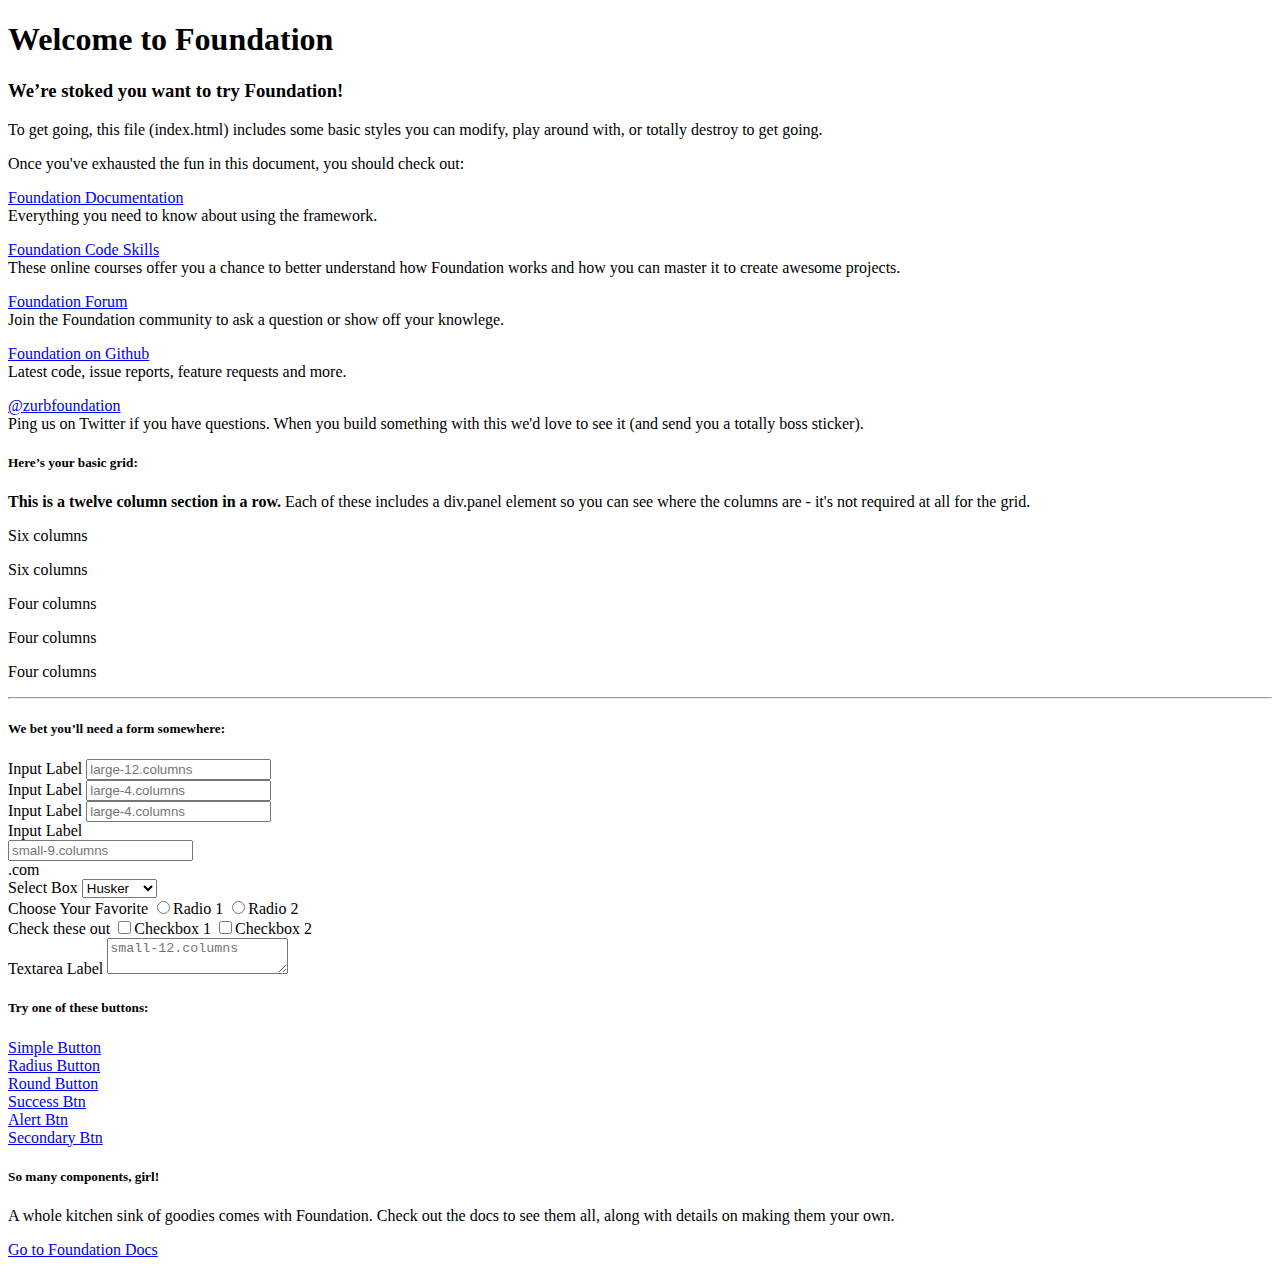
==== index.html @ 884a5a7e "initial commit" ====
<!doctype html>
<html class="no-js" lang="en">
  <head>
    <meta charset="utf-8" />
    <meta name="viewport" content="width=device-width, initial-scale=1.0" />
    <title>Foundation</title>
    <link rel="stylesheet" href="stylesheets/app.css" />
    <script src="bower_components/modernizr/modernizr.js"></script>
  </head>
  <body>
    <div class="row">
      <div class="large-12 columns">
        <h1>Welcome to Foundation</h1>
      </div>
    </div>
    
    <div class="row">
      <div class="large-12 columns">
        <div class="panel">
          <h3>We&rsquo;re stoked you want to try Foundation! </h3>
          <p>To get going, this file (index.html) includes some basic styles you can modify, play around with, or totally destroy to get going.</p>
          <p>Once you've exhausted the fun in this document, you should check out:</p>
          <div class="row">
            <div class="large-4 medium-4 columns">
              <p><a href="http://foundation.zurb.com/docs">Foundation Documentation</a><br />Everything you need to know about using the framework.</p>
            </div>
            <div class="large-4 medium-4 columns">
              <p><a href="http://zurb.com/university/code-skills">Foundation Code Skills</a><br />These online courses offer you a chance to better understand how Foundation works and how you can master it to create awesome projects.</p>
            </div>
            <div class="large-4 medium-4 columns">
              <p><a href="http://foundation.zurb.com/forum">Foundation Forum</a><br />Join the Foundation community to ask a question or show off your knowlege.</p>
            </div>
          </div>
          <div class="row">
            <div class="large-4 medium-4 medium-push-2 columns">
              <p><a href="http://github.com/zurb/foundation">Foundation on Github</a><br />Latest code, issue reports, feature requests and more.</p>
            </div>
            <div class="large-4 medium-4 medium-pull-2 columns">
              <p><a href="https://twitter.com/ZURBfoundation">@zurbfoundation</a><br />Ping us on Twitter if you have questions. When you build something with this we'd love to see it (and send you a totally boss sticker).</p>
            </div>        
          </div>
        </div>
      </div>
    </div>

    <div class="row">
      <div class="large-8 medium-8 columns">
        <h5>Here&rsquo;s your basic grid:</h5>
        <!-- Grid Example -->

        <div class="row">
          <div class="large-12 columns">
            <div class="callout panel">
              <p><strong>This is a twelve column section in a row.</strong> Each of these includes a div.panel element so you can see where the columns are - it's not required at all for the grid.</p>
            </div>
          </div>
        </div>
        <div class="row">
          <div class="large-6 medium-6 columns">
            <div class="callout panel">
              <p>Six columns</p>
            </div>
          </div>
          <div class="large-6 medium-6 columns">
            <div class="callout panel">
              <p>Six columns</p>
            </div>
          </div>
        </div>
        <div class="row">
          <div class="large-4 medium-4 small-4 columns">
            <div class="callout panel">
              <p>Four columns</p>
            </div>
          </div>
          <div class="large-4 medium-4 small-4 columns">
            <div class="callout panel">
              <p>Four columns</p>
            </div>
          </div>
          <div class="large-4 medium-4 small-4 columns">
            <div class="callout panel">
              <p>Four columns</p>
            </div>
          </div>
        </div>
        
        <hr />
                
        <h5>We bet you&rsquo;ll need a form somewhere:</h5>
        <form>
          <div class="row">
            <div class="large-12 columns">
              <label>Input Label</label>
              <input type="text" placeholder="large-12.columns" />
            </div>
          </div>
          <div class="row">
            <div class="large-4 medium-4 columns">
              <label>Input Label</label>
              <input type="text" placeholder="large-4.columns" />
            </div>
            <div class="large-4 medium-4 columns">
              <label>Input Label</label>
              <input type="text" placeholder="large-4.columns" />
            </div>
            <div class="large-4 medium-4 columns">
              <div class="row collapse">
                <label>Input Label</label>
                <div class="small-9 columns">
                  <input type="text" placeholder="small-9.columns" />
                </div>
                <div class="small-3 columns">
                  <span class="postfix">.com</span>
                </div>
              </div>
            </div>
          </div>
          <div class="row">
            <div class="large-12 columns">
              <label>Select Box</label>
              <select>
                <option value="husker">Husker</option>
                <option value="starbuck">Starbuck</option>
                <option value="hotdog">Hot Dog</option>
                <option value="apollo">Apollo</option>
              </select>
            </div>
          </div>
          <div class="row">
            <div class="large-6 medium-6 columns">
              <label>Choose Your Favorite</label>
              <input type="radio" name="pokemon" value="Red" id="pokemonRed"><label for="pokemonRed">Radio 1</label>
              <input type="radio" name="pokemon" value="Blue" id="pokemonBlue"><label for="pokemonBlue">Radio 2</label>
            </div>
            <div class="large-6 medium-6 columns">
              <label>Check these out</label>
              <input id="checkbox1" type="checkbox"><label for="checkbox1">Checkbox 1</label>
              <input id="checkbox2" type="checkbox"><label for="checkbox2">Checkbox 2</label>
            </div>
          </div>
          <div class="row">
            <div class="large-12 columns">
              <label>Textarea Label</label>
              <textarea placeholder="small-12.columns"></textarea>
            </div>
          </div>
        </form>
      </div>     

      <div class="large-4 medium-4 columns">
        <h5>Try one of these buttons:</h5>
        <p><a href="#" class="small button">Simple Button</a><br/>
        <a href="#" class="small radius button">Radius Button</a><br/>
        <a href="#" class="small round button">Round Button</a><br/>            
        <a href="#" class="medium success button">Success Btn</a><br/>
        <a href="#" class="medium alert button">Alert Btn</a><br/>
        <a href="#" class="medium secondary button">Secondary Btn</a></p>           
        <div class="panel">
          <h5>So many components, girl!</h5>
          <p>A whole kitchen sink of goodies comes with Foundation. Check out the docs to see them all, along with details on making them your own.</p>
          <a href="http://foundation.zurb.com/docs/" class="small button">Go to Foundation Docs</a>          
        </div>
      </div>
    </div>

    <script src="bower_components/jquery/dist/jquery.min.js"></script>
    <script src="bower_components/foundation/js/foundation.min.js"></script>
    <script src="js/app.js"></script>
  </body>
</html>
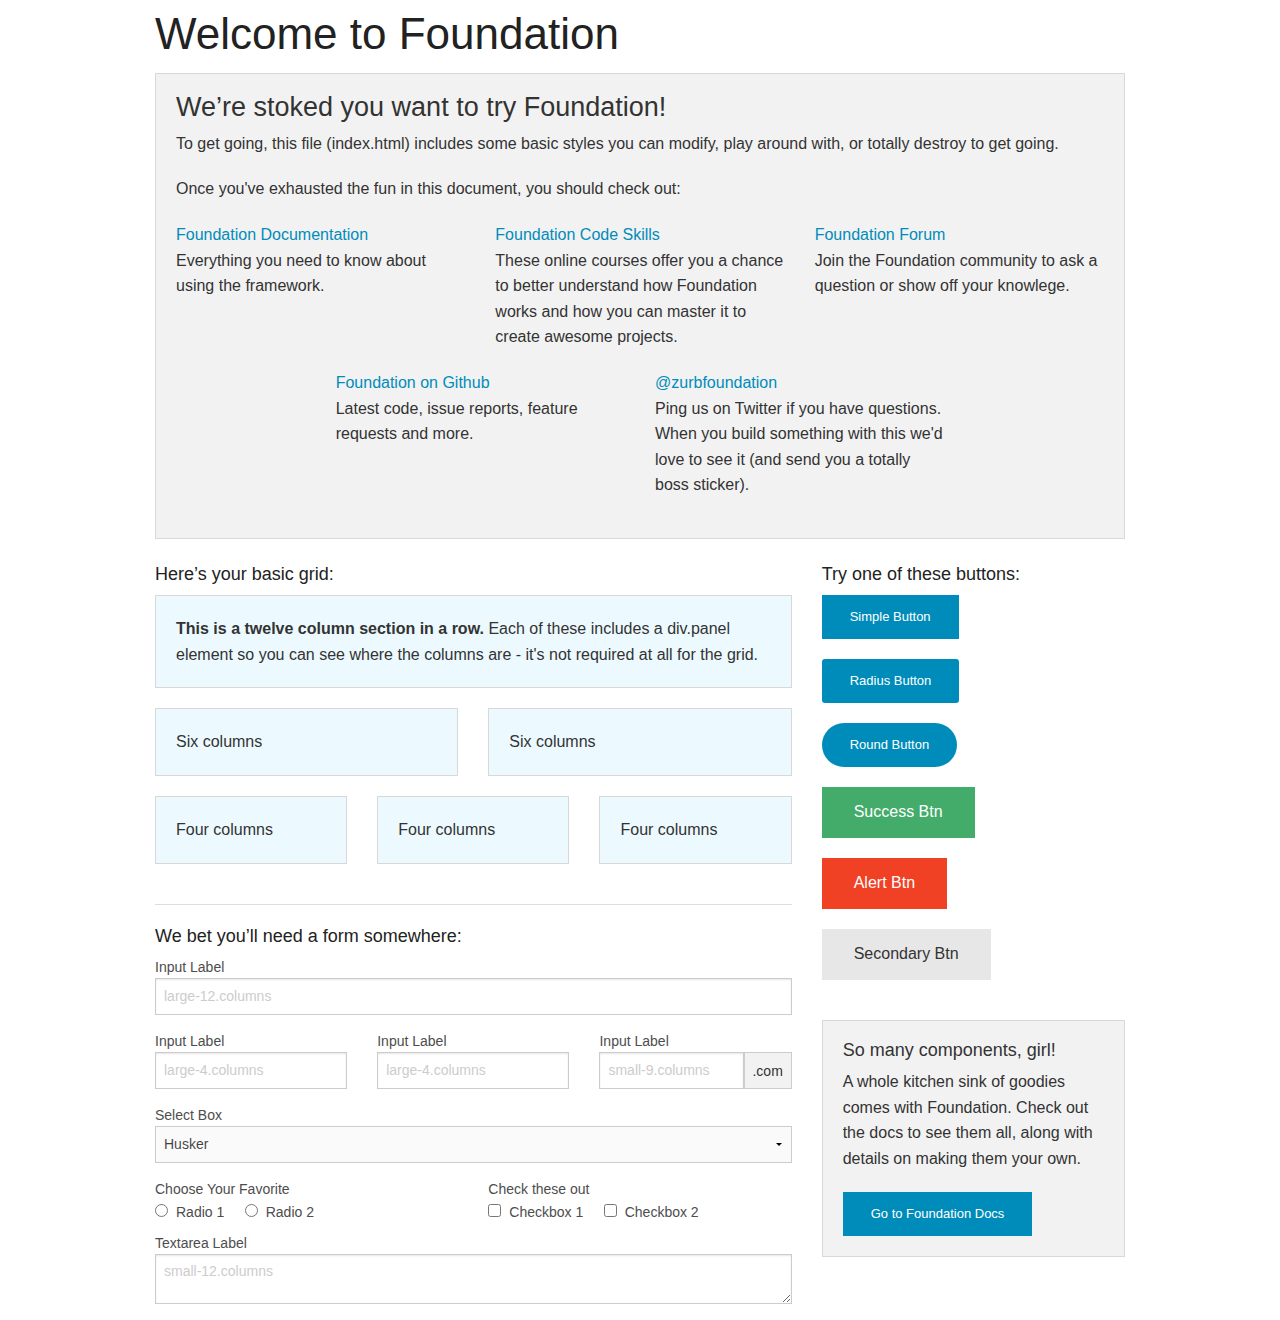
==== commit adafe494: "update readme and title" ====
--- a/index.html
+++ b/index.html
@@ -3,7 +3,7 @@
   <head>
     <meta charset="utf-8" />
     <meta name="viewport" content="width=device-width, initial-scale=1.0" />
-    <title>Foundation</title>
+    <title>WI :: Citizen Registration</title>
     <link rel="stylesheet" href="stylesheets/app.css" />
     <script src="bower_components/modernizr/modernizr.js"></script>
   </head>
@@ -13,7 +13,7 @@
         <h1>Welcome to Foundation</h1>
       </div>
     </div>
-    
+
     <div class="row">
       <div class="large-12 columns">
         <div class="panel">
@@ -37,7 +37,7 @@
             </div>
             <div class="large-4 medium-4 medium-pull-2 columns">
               <p><a href="https://twitter.com/ZURBfoundation">@zurbfoundation</a><br />Ping us on Twitter if you have questions. When you build something with this we'd love to see it (and send you a totally boss sticker).</p>
-            </div>        
+            </div>
           </div>
         </div>
       </div>
@@ -84,9 +84,9 @@
             </div>
           </div>
         </div>
-        
+
         <hr />
-                
+
         <h5>We bet you&rsquo;ll need a form somewhere:</h5>
         <form>
           <div class="row">
@@ -146,20 +146,20 @@
             </div>
           </div>
         </form>
-      </div>     
+      </div>
 
       <div class="large-4 medium-4 columns">
         <h5>Try one of these buttons:</h5>
         <p><a href="#" class="small button">Simple Button</a><br/>
         <a href="#" class="small radius button">Radius Button</a><br/>
-        <a href="#" class="small round button">Round Button</a><br/>            
+        <a href="#" class="small round button">Round Button</a><br/>
         <a href="#" class="medium success button">Success Btn</a><br/>
         <a href="#" class="medium alert button">Alert Btn</a><br/>
-        <a href="#" class="medium secondary button">Secondary Btn</a></p>           
+        <a href="#" class="medium secondary button">Secondary Btn</a></p>
         <div class="panel">
           <h5>So many components, girl!</h5>
           <p>A whole kitchen sink of goodies comes with Foundation. Check out the docs to see them all, along with details on making them your own.</p>
-          <a href="http://foundation.zurb.com/docs/" class="small button">Go to Foundation Docs</a>          
+          <a href="http://foundation.zurb.com/docs/" class="small button">Go to Foundation Docs</a>
         </div>
       </div>
     </div>
--- a/stylesheets/app.css
+++ b/stylesheets/app.css
@@ -0,0 +1,9441 @@
+/* line 364, ../bower_components/foundation/scss/foundation/components/_global.scss */
+meta.foundation-version {
+  font-family: "/5.5.2/";
+}
+
+/* line 368, ../bower_components/foundation/scss/foundation/components/_global.scss */
+meta.foundation-mq-small {
+  font-family: "/only screen/";
+  width: 0;
+}
+
+/* line 373, ../bower_components/foundation/scss/foundation/components/_global.scss */
+meta.foundation-mq-small-only {
+  font-family: "/only screen and (max-width: 40em)/";
+  width: 0;
+}
+
+/* line 378, ../bower_components/foundation/scss/foundation/components/_global.scss */
+meta.foundation-mq-medium {
+  font-family: "/only screen and (min-width:40.0625em)/";
+  width: 40.0625em;
+}
+
+/* line 383, ../bower_components/foundation/scss/foundation/components/_global.scss */
+meta.foundation-mq-medium-only {
+  font-family: "/only screen and (min-width:40.0625em) and (max-width:64em)/";
+  width: 40.0625em;
+}
+
+/* line 388, ../bower_components/foundation/scss/foundation/components/_global.scss */
+meta.foundation-mq-large {
+  font-family: "/only screen and (min-width:64.0625em)/";
+  width: 64.0625em;
+}
+
+/* line 393, ../bower_components/foundation/scss/foundation/components/_global.scss */
+meta.foundation-mq-large-only {
+  font-family: "/only screen and (min-width:64.0625em) and (max-width:90em)/";
+  width: 64.0625em;
+}
+
+/* line 398, ../bower_components/foundation/scss/foundation/components/_global.scss */
+meta.foundation-mq-xlarge {
+  font-family: "/only screen and (min-width:90.0625em)/";
+  width: 90.0625em;
+}
+
+/* line 403, ../bower_components/foundation/scss/foundation/components/_global.scss */
+meta.foundation-mq-xlarge-only {
+  font-family: "/only screen and (min-width:90.0625em) and (max-width:120em)/";
+  width: 90.0625em;
+}
+
+/* line 408, ../bower_components/foundation/scss/foundation/components/_global.scss */
+meta.foundation-mq-xxlarge {
+  font-family: "/only screen and (min-width:120.0625em)/";
+  width: 120.0625em;
+}
+
+/* line 413, ../bower_components/foundation/scss/foundation/components/_global.scss */
+meta.foundation-data-attribute-namespace {
+  font-family: false;
+}
+
+/* line 422, ../bower_components/foundation/scss/foundation/components/_global.scss */
+html, body {
+  height: 100%;
+}
+
+/* line 425, ../bower_components/foundation/scss/foundation/components/_global.scss */
+html {
+  box-sizing: border-box;
+}
+
+/* line 428, ../bower_components/foundation/scss/foundation/components/_global.scss */
+*,
+*:before,
+*:after {
+  -webkit-box-sizing: inherit;
+  -moz-box-sizing: inherit;
+  box-sizing: inherit;
+}
+
+/* line 434, ../bower_components/foundation/scss/foundation/components/_global.scss */
+html,
+body {
+  font-size: 100%;
+}
+
+/* line 438, ../bower_components/foundation/scss/foundation/components/_global.scss */
+body {
+  background: #fff;
+  color: #222;
+  cursor: auto;
+  font-family: "Helvetica Neue", Helvetica, Roboto, Arial, sans-serif;
+  font-style: normal;
+  font-weight: normal;
+  line-height: 1.5;
+  margin: 0;
+  padding: 0;
+  position: relative;
+}
+
+/* line 451, ../bower_components/foundation/scss/foundation/components/_global.scss */
+a:hover {
+  cursor: pointer;
+}
+
+/* line 454, ../bower_components/foundation/scss/foundation/components/_global.scss */
+img {
+  max-width: 100%;
+  height: auto;
+}
+
+/* line 456, ../bower_components/foundation/scss/foundation/components/_global.scss */
+img {
+  -ms-interpolation-mode: bicubic;
+}
+
+/* line 461, ../bower_components/foundation/scss/foundation/components/_global.scss */
+#map_canvas img,
+#map_canvas embed,
+#map_canvas object,
+.map_canvas img,
+.map_canvas embed,
+.map_canvas object,
+.mqa-display img,
+.mqa-display embed,
+.mqa-display object {
+  max-width: none !important;
+}
+
+/* line 468, ../bower_components/foundation/scss/foundation/components/_global.scss */
+.left {
+  float: left !important;
+}
+
+/* line 469, ../bower_components/foundation/scss/foundation/components/_global.scss */
+.right {
+  float: right !important;
+}
+
+/* line 172, ../bower_components/foundation/scss/foundation/components/_global.scss */
+.clearfix:before, .clearfix:after {
+  content: " ";
+  display: table;
+}
+/* line 173, ../bower_components/foundation/scss/foundation/components/_global.scss */
+.clearfix:after {
+  clear: both;
+}
+
+/* line 473, ../bower_components/foundation/scss/foundation/components/_global.scss */
+.hide {
+  display: none;
+}
+
+/* line 478, ../bower_components/foundation/scss/foundation/components/_global.scss */
+.invisible {
+  visibility: hidden;
+}
+
+/* line 484, ../bower_components/foundation/scss/foundation/components/_global.scss */
+.antialiased {
+  -webkit-font-smoothing: antialiased;
+  -moz-osx-font-smoothing: grayscale;
+}
+
+/* line 487, ../bower_components/foundation/scss/foundation/components/_global.scss */
+img {
+  display: inline-block;
+  vertical-align: middle;
+}
+
+/* line 497, ../bower_components/foundation/scss/foundation/components/_global.scss */
+textarea {
+  height: auto;
+  min-height: 50px;
+}
+
+/* line 500, ../bower_components/foundation/scss/foundation/components/_global.scss */
+select {
+  width: 100%;
+}
+
+/* line 228, ../bower_components/foundation/scss/foundation/components/_grid.scss */
+.row {
+  margin: 0 auto;
+  max-width: 62.5rem;
+  width: 100%;
+}
+/* line 172, ../bower_components/foundation/scss/foundation/components/_global.scss */
+.row:before, .row:after {
+  content: " ";
+  display: table;
+}
+/* line 173, ../bower_components/foundation/scss/foundation/components/_global.scss */
+.row:after {
+  clear: both;
+}
+/* line 232, ../bower_components/foundation/scss/foundation/components/_grid.scss */
+.row.collapse > .column,
+.row.collapse > .columns {
+  padding-left: 0;
+  padding-right: 0;
+}
+/* line 235, ../bower_components/foundation/scss/foundation/components/_grid.scss */
+.row.collapse .row {
+  margin-left: 0;
+  margin-right: 0;
+}
+/* line 238, ../bower_components/foundation/scss/foundation/components/_grid.scss */
+.row .row {
+  margin: 0 -0.9375rem;
+  max-width: none;
+  width: auto;
+}
+/* line 172, ../bower_components/foundation/scss/foundation/components/_global.scss */
+.row .row:before, .row .row:after {
+  content: " ";
+  display: table;
+}
+/* line 173, ../bower_components/foundation/scss/foundation/components/_global.scss */
+.row .row:after {
+  clear: both;
+}
+/* line 239, ../bower_components/foundation/scss/foundation/components/_grid.scss */
+.row .row.collapse {
+  margin: 0;
+  max-width: none;
+  width: auto;
+}
+/* line 172, ../bower_components/foundation/scss/foundation/components/_global.scss */
+.row .row.collapse:before, .row .row.collapse:after {
+  content: " ";
+  display: table;
+}
+/* line 173, ../bower_components/foundation/scss/foundation/components/_global.scss */
+.row .row.collapse:after {
+  clear: both;
+}
+
+/* line 243, ../bower_components/foundation/scss/foundation/components/_grid.scss */
+.column,
+.columns {
+  padding-left: 0.9375rem;
+  padding-right: 0.9375rem;
+  width: 100%;
+  float: left;
+}
+
+/* line 248, ../bower_components/foundation/scss/foundation/components/_grid.scss */
+.column + .column:last-child,
+.columns + .column:last-child, .column +
+.columns:last-child,
+.columns +
+.columns:last-child {
+  float: right;
+}
+/* line 251, ../bower_components/foundation/scss/foundation/components/_grid.scss */
+.column + .column.end,
+.columns + .column.end, .column +
+.columns.end,
+.columns +
+.columns.end {
+  float: left;
+}
+
+@media only screen {
+  /* line 155, ../bower_components/foundation/scss/foundation/components/_grid.scss */
+  .small-push-0 {
+    position: relative;
+    left: 0;
+    right: auto;
+  }
+
+  /* line 158, ../bower_components/foundation/scss/foundation/components/_grid.scss */
+  .small-pull-0 {
+    position: relative;
+    right: 0;
+    left: auto;
+  }
+
+  /* line 155, ../bower_components/foundation/scss/foundation/components/_grid.scss */
+  .small-push-1 {
+    position: relative;
+    left: 8.33333%;
+    right: auto;
+  }
+
+  /* line 158, ../bower_components/foundation/scss/foundation/components/_grid.scss */
+  .small-pull-1 {
+    position: relative;
+    right: 8.33333%;
+    left: auto;
+  }
+
+  /* line 155, ../bower_components/foundation/scss/foundation/components/_grid.scss */
+  .small-push-2 {
+    position: relative;
+    left: 16.66667%;
+    right: auto;
+  }
+
+  /* line 158, ../bower_components/foundation/scss/foundation/components/_grid.scss */
+  .small-pull-2 {
+    position: relative;
+    right: 16.66667%;
+    left: auto;
+  }
+
+  /* line 155, ../bower_components/foundation/scss/foundation/components/_grid.scss */
+  .small-push-3 {
+    position: relative;
+    left: 25%;
+    right: auto;
+  }
+
+  /* line 158, ../bower_components/foundation/scss/foundation/components/_grid.scss */
+  .small-pull-3 {
+    position: relative;
+    right: 25%;
+    left: auto;
+  }
+
+  /* line 155, ../bower_components/foundation/scss/foundation/components/_grid.scss */
+  .small-push-4 {
+    position: relative;
+    left: 33.33333%;
+    right: auto;
+  }
+
+  /* line 158, ../bower_components/foundation/scss/foundation/components/_grid.scss */
+  .small-pull-4 {
+    position: relative;
+    right: 33.33333%;
+    left: auto;
+  }
+
+  /* line 155, ../bower_components/foundation/scss/foundation/components/_grid.scss */
+  .small-push-5 {
+    position: relative;
+    left: 41.66667%;
+    right: auto;
+  }
+
+  /* line 158, ../bower_components/foundation/scss/foundation/components/_grid.scss */
+  .small-pull-5 {
+    position: relative;
+    right: 41.66667%;
+    left: auto;
+  }
+
+  /* line 155, ../bower_components/foundation/scss/foundation/components/_grid.scss */
+  .small-push-6 {
+    position: relative;
+    left: 50%;
+    right: auto;
+  }
+
+  /* line 158, ../bower_components/foundation/scss/foundation/components/_grid.scss */
+  .small-pull-6 {
+    position: relative;
+    right: 50%;
+    left: auto;
+  }
+
+  /* line 155, ../bower_components/foundation/scss/foundation/components/_grid.scss */
+  .small-push-7 {
+    position: relative;
+    left: 58.33333%;
+    right: auto;
+  }
+
+  /* line 158, ../bower_components/foundation/scss/foundation/components/_grid.scss */
+  .small-pull-7 {
+    position: relative;
+    right: 58.33333%;
+    left: auto;
+  }
+
+  /* line 155, ../bower_components/foundation/scss/foundation/components/_grid.scss */
+  .small-push-8 {
+    position: relative;
+    left: 66.66667%;
+    right: auto;
+  }
+
+  /* line 158, ../bower_components/foundation/scss/foundation/components/_grid.scss */
+  .small-pull-8 {
+    position: relative;
+    right: 66.66667%;
+    left: auto;
+  }
+
+  /* line 155, ../bower_components/foundation/scss/foundation/components/_grid.scss */
+  .small-push-9 {
+    position: relative;
+    left: 75%;
+    right: auto;
+  }
+
+  /* line 158, ../bower_components/foundation/scss/foundation/components/_grid.scss */
+  .small-pull-9 {
+    position: relative;
+    right: 75%;
+    left: auto;
+  }
+
+  /* line 155, ../bower_components/foundation/scss/foundation/components/_grid.scss */
+  .small-push-10 {
+    position: relative;
+    left: 83.33333%;
+    right: auto;
+  }
+
+  /* line 158, ../bower_components/foundation/scss/foundation/components/_grid.scss */
+  .small-pull-10 {
+    position: relative;
+    right: 83.33333%;
+    left: auto;
+  }
+
+  /* line 155, ../bower_components/foundation/scss/foundation/components/_grid.scss */
+  .small-push-11 {
+    position: relative;
+    left: 91.66667%;
+    right: auto;
+  }
+
+  /* line 158, ../bower_components/foundation/scss/foundation/components/_grid.scss */
+  .small-pull-11 {
+    position: relative;
+    right: 91.66667%;
+    left: auto;
+  }
+
+  /* line 163, ../bower_components/foundation/scss/foundation/components/_grid.scss */
+  .column,
+  .columns {
+    position: relative;
+    padding-left: 0.9375rem;
+    padding-right: 0.9375rem;
+    float: left;
+  }
+
+  /* line 168, ../bower_components/foundation/scss/foundation/components/_grid.scss */
+  .small-1 {
+    width: 8.33333%;
+  }
+
+  /* line 168, ../bower_components/foundation/scss/foundation/components/_grid.scss */
+  .small-2 {
+    width: 16.66667%;
+  }
+
+  /* line 168, ../bower_components/foundation/scss/foundation/components/_grid.scss */
+  .small-3 {
+    width: 25%;
+  }
+
+  /* line 168, ../bower_components/foundation/scss/foundation/components/_grid.scss */
+  .small-4 {
+    width: 33.33333%;
+  }
+
+  /* line 168, ../bower_components/foundation/scss/foundation/components/_grid.scss */
+  .small-5 {
+    width: 41.66667%;
+  }
+
+  /* line 168, ../bower_components/foundation/scss/foundation/components/_grid.scss */
+  .small-6 {
+    width: 50%;
+  }
+
+  /* line 168, ../bower_components/foundation/scss/foundation/components/_grid.scss */
+  .small-7 {
+    width: 58.33333%;
+  }
+
+  /* line 168, ../bower_components/foundation/scss/foundation/components/_grid.scss */
+  .small-8 {
+    width: 66.66667%;
+  }
+
+  /* line 168, ../bower_components/foundation/scss/foundation/components/_grid.scss */
+  .small-9 {
+    width: 75%;
+  }
+
+  /* line 168, ../bower_components/foundation/scss/foundation/components/_grid.scss */
+  .small-10 {
+    width: 83.33333%;
+  }
+
+  /* line 168, ../bower_components/foundation/scss/foundation/components/_grid.scss */
+  .small-11 {
+    width: 91.66667%;
+  }
+
+  /* line 168, ../bower_components/foundation/scss/foundation/components/_grid.scss */
+  .small-12 {
+    width: 100%;
+  }
+
+  /* line 172, ../bower_components/foundation/scss/foundation/components/_grid.scss */
+  .small-offset-0 {
+    margin-left: 0 !important;
+  }
+
+  /* line 172, ../bower_components/foundation/scss/foundation/components/_grid.scss */
+  .small-offset-1 {
+    margin-left: 8.33333% !important;
+  }
+
+  /* line 172, ../bower_components/foundation/scss/foundation/components/_grid.scss */
+  .small-offset-2 {
+    margin-left: 16.66667% !important;
+  }
+
+  /* line 172, ../bower_components/foundation/scss/foundation/components/_grid.scss */
+  .small-offset-3 {
+    margin-left: 25% !important;
+  }
+
+  /* line 172, ../bower_components/foundation/scss/foundation/components/_grid.scss */
+  .small-offset-4 {
+    margin-left: 33.33333% !important;
+  }
+
+  /* line 172, ../bower_components/foundation/scss/foundation/components/_grid.scss */
+  .small-offset-5 {
+    margin-left: 41.66667% !important;
+  }
+
+  /* line 172, ../bower_components/foundation/scss/foundation/components/_grid.scss */
+  .small-offset-6 {
+    margin-left: 50% !important;
+  }
+
+  /* line 172, ../bower_components/foundation/scss/foundation/components/_grid.scss */
+  .small-offset-7 {
+    margin-left: 58.33333% !important;
+  }
+
+  /* line 172, ../bower_components/foundation/scss/foundation/components/_grid.scss */
+  .small-offset-8 {
+    margin-left: 66.66667% !important;
+  }
+
+  /* line 172, ../bower_components/foundation/scss/foundation/components/_grid.scss */
+  .small-offset-9 {
+    margin-left: 75% !important;
+  }
+
+  /* line 172, ../bower_components/foundation/scss/foundation/components/_grid.scss */
+  .small-offset-10 {
+    margin-left: 83.33333% !important;
+  }
+
+  /* line 172, ../bower_components/foundation/scss/foundation/components/_grid.scss */
+  .small-offset-11 {
+    margin-left: 91.66667% !important;
+  }
+
+  /* line 175, ../bower_components/foundation/scss/foundation/components/_grid.scss */
+  .small-reset-order {
+    float: left;
+    left: auto;
+    margin-left: 0;
+    margin-right: 0;
+    right: auto;
+  }
+
+  /* line 183, ../bower_components/foundation/scss/foundation/components/_grid.scss */
+  .column.small-centered,
+  .columns.small-centered {
+    margin-left: auto;
+    margin-right: auto;
+    float: none;
+  }
+
+  /* line 186, ../bower_components/foundation/scss/foundation/components/_grid.scss */
+  .column.small-uncentered,
+  .columns.small-uncentered {
+    float: left;
+    margin-left: 0;
+    margin-right: 0;
+  }
+
+  /* line 194, ../bower_components/foundation/scss/foundation/components/_grid.scss */
+  .column.small-centered:last-child,
+  .columns.small-centered:last-child {
+    float: none;
+  }
+
+  /* line 200, ../bower_components/foundation/scss/foundation/components/_grid.scss */
+  .column.small-uncentered:last-child,
+  .columns.small-uncentered:last-child {
+    float: left;
+  }
+
+  /* line 205, ../bower_components/foundation/scss/foundation/components/_grid.scss */
+  .column.small-uncentered.opposite,
+  .columns.small-uncentered.opposite {
+    float: right;
+  }
+
+  /* line 212, ../bower_components/foundation/scss/foundation/components/_grid.scss */
+  .row.small-collapse > .column,
+  .row.small-collapse > .columns {
+    padding-left: 0;
+    padding-right: 0;
+  }
+  /* line 215, ../bower_components/foundation/scss/foundation/components/_grid.scss */
+  .row.small-collapse .row {
+    margin-left: 0;
+    margin-right: 0;
+  }
+  /* line 218, ../bower_components/foundation/scss/foundation/components/_grid.scss */
+  .row.small-uncollapse > .column,
+  .row.small-uncollapse > .columns {
+    padding-left: 0.9375rem;
+    padding-right: 0.9375rem;
+    float: left;
+  }
+}
+@media only screen and (min-width: 40.0625em) {
+  /* line 155, ../bower_components/foundation/scss/foundation/components/_grid.scss */
+  .medium-push-0 {
+    position: relative;
+    left: 0;
+    right: auto;
+  }
+
+  /* line 158, ../bower_components/foundation/scss/foundation/components/_grid.scss */
+  .medium-pull-0 {
+    position: relative;
+    right: 0;
+    left: auto;
+  }
+
+  /* line 155, ../bower_components/foundation/scss/foundation/components/_grid.scss */
+  .medium-push-1 {
+    position: relative;
+    left: 8.33333%;
+    right: auto;
+  }
+
+  /* line 158, ../bower_components/foundation/scss/foundation/components/_grid.scss */
+  .medium-pull-1 {
+    position: relative;
+    right: 8.33333%;
+    left: auto;
+  }
+
+  /* line 155, ../bower_components/foundation/scss/foundation/components/_grid.scss */
+  .medium-push-2 {
+    position: relative;
+    left: 16.66667%;
+    right: auto;
+  }
+
+  /* line 158, ../bower_components/foundation/scss/foundation/components/_grid.scss */
+  .medium-pull-2 {
+    position: relative;
+    right: 16.66667%;
+    left: auto;
+  }
+
+  /* line 155, ../bower_components/foundation/scss/foundation/components/_grid.scss */
+  .medium-push-3 {
+    position: relative;
+    left: 25%;
+    right: auto;
+  }
+
+  /* line 158, ../bower_components/foundation/scss/foundation/components/_grid.scss */
+  .medium-pull-3 {
+    position: relative;
+    right: 25%;
+    left: auto;
+  }
+
+  /* line 155, ../bower_components/foundation/scss/foundation/components/_grid.scss */
+  .medium-push-4 {
+    position: relative;
+    left: 33.33333%;
+    right: auto;
+  }
+
+  /* line 158, ../bower_components/foundation/scss/foundation/components/_grid.scss */
+  .medium-pull-4 {
+    position: relative;
+    right: 33.33333%;
+    left: auto;
+  }
+
+  /* line 155, ../bower_components/foundation/scss/foundation/components/_grid.scss */
+  .medium-push-5 {
+    position: relative;
+    left: 41.66667%;
+    right: auto;
+  }
+
+  /* line 158, ../bower_components/foundation/scss/foundation/components/_grid.scss */
+  .medium-pull-5 {
+    position: relative;
+    right: 41.66667%;
+    left: auto;
+  }
+
+  /* line 155, ../bower_components/foundation/scss/foundation/components/_grid.scss */
+  .medium-push-6 {
+    position: relative;
+    left: 50%;
+    right: auto;
+  }
+
+  /* line 158, ../bower_components/foundation/scss/foundation/components/_grid.scss */
+  .medium-pull-6 {
+    position: relative;
+    right: 50%;
+    left: auto;
+  }
+
+  /* line 155, ../bower_components/foundation/scss/foundation/components/_grid.scss */
+  .medium-push-7 {
+    position: relative;
+    left: 58.33333%;
+    right: auto;
+  }
+
+  /* line 158, ../bower_components/foundation/scss/foundation/components/_grid.scss */
+  .medium-pull-7 {
+    position: relative;
+    right: 58.33333%;
+    left: auto;
+  }
+
+  /* line 155, ../bower_components/foundation/scss/foundation/components/_grid.scss */
+  .medium-push-8 {
+    position: relative;
+    left: 66.66667%;
+    right: auto;
+  }
+
+  /* line 158, ../bower_components/foundation/scss/foundation/components/_grid.scss */
+  .medium-pull-8 {
+    position: relative;
+    right: 66.66667%;
+    left: auto;
+  }
+
+  /* line 155, ../bower_components/foundation/scss/foundation/components/_grid.scss */
+  .medium-push-9 {
+    position: relative;
+    left: 75%;
+    right: auto;
+  }
+
+  /* line 158, ../bower_components/foundation/scss/foundation/components/_grid.scss */
+  .medium-pull-9 {
+    position: relative;
+    right: 75%;
+    left: auto;
+  }
+
+  /* line 155, ../bower_components/foundation/scss/foundation/components/_grid.scss */
+  .medium-push-10 {
+    position: relative;
+    left: 83.33333%;
+    right: auto;
+  }
+
+  /* line 158, ../bower_components/foundation/scss/foundation/components/_grid.scss */
+  .medium-pull-10 {
+    position: relative;
+    right: 83.33333%;
+    left: auto;
+  }
+
+  /* line 155, ../bower_components/foundation/scss/foundation/components/_grid.scss */
+  .medium-push-11 {
+    position: relative;
+    left: 91.66667%;
+    right: auto;
+  }
+
+  /* line 158, ../bower_components/foundation/scss/foundation/components/_grid.scss */
+  .medium-pull-11 {
+    position: relative;
+    right: 91.66667%;
+    left: auto;
+  }
+
+  /* line 163, ../bower_components/foundation/scss/foundation/components/_grid.scss */
+  .column,
+  .columns {
+    position: relative;
+    padding-left: 0.9375rem;
+    padding-right: 0.9375rem;
+    float: left;
+  }
+
+  /* line 168, ../bower_components/foundation/scss/foundation/components/_grid.scss */
+  .medium-1 {
+    width: 8.33333%;
+  }
+
+  /* line 168, ../bower_components/foundation/scss/foundation/components/_grid.scss */
+  .medium-2 {
+    width: 16.66667%;
+  }
+
+  /* line 168, ../bower_components/foundation/scss/foundation/components/_grid.scss */
+  .medium-3 {
+    width: 25%;
+  }
+
+  /* line 168, ../bower_components/foundation/scss/foundation/components/_grid.scss */
+  .medium-4 {
+    width: 33.33333%;
+  }
+
+  /* line 168, ../bower_components/foundation/scss/foundation/components/_grid.scss */
+  .medium-5 {
+    width: 41.66667%;
+  }
+
+  /* line 168, ../bower_components/foundation/scss/foundation/components/_grid.scss */
+  .medium-6 {
+    width: 50%;
+  }
+
+  /* line 168, ../bower_components/foundation/scss/foundation/components/_grid.scss */
+  .medium-7 {
+    width: 58.33333%;
+  }
+
+  /* line 168, ../bower_components/foundation/scss/foundation/components/_grid.scss */
+  .medium-8 {
+    width: 66.66667%;
+  }
+
+  /* line 168, ../bower_components/foundation/scss/foundation/components/_grid.scss */
+  .medium-9 {
+    width: 75%;
+  }
+
+  /* line 168, ../bower_components/foundation/scss/foundation/components/_grid.scss */
+  .medium-10 {
+    width: 83.33333%;
+  }
+
+  /* line 168, ../bower_components/foundation/scss/foundation/components/_grid.scss */
+  .medium-11 {
+    width: 91.66667%;
+  }
+
+  /* line 168, ../bower_components/foundation/scss/foundation/components/_grid.scss */
+  .medium-12 {
+    width: 100%;
+  }
+
+  /* line 172, ../bower_components/foundation/scss/foundation/components/_grid.scss */
+  .medium-offset-0 {
+    margin-left: 0 !important;
+  }
+
+  /* line 172, ../bower_components/foundation/scss/foundation/components/_grid.scss */
+  .medium-offset-1 {
+    margin-left: 8.33333% !important;
+  }
+
+  /* line 172, ../bower_components/foundation/scss/foundation/components/_grid.scss */
+  .medium-offset-2 {
+    margin-left: 16.66667% !important;
+  }
+
+  /* line 172, ../bower_components/foundation/scss/foundation/components/_grid.scss */
+  .medium-offset-3 {
+    margin-left: 25% !important;
+  }
+
+  /* line 172, ../bower_components/foundation/scss/foundation/components/_grid.scss */
+  .medium-offset-4 {
+    margin-left: 33.33333% !important;
+  }
+
+  /* line 172, ../bower_components/foundation/scss/foundation/components/_grid.scss */
+  .medium-offset-5 {
+    margin-left: 41.66667% !important;
+  }
+
+  /* line 172, ../bower_components/foundation/scss/foundation/components/_grid.scss */
+  .medium-offset-6 {
+    margin-left: 50% !important;
+  }
+
+  /* line 172, ../bower_components/foundation/scss/foundation/components/_grid.scss */
+  .medium-offset-7 {
+    margin-left: 58.33333% !important;
+  }
+
+  /* line 172, ../bower_components/foundation/scss/foundation/components/_grid.scss */
+  .medium-offset-8 {
+    margin-left: 66.66667% !important;
+  }
+
+  /* line 172, ../bower_components/foundation/scss/foundation/components/_grid.scss */
+  .medium-offset-9 {
+    margin-left: 75% !important;
+  }
+
+  /* line 172, ../bower_components/foundation/scss/foundation/components/_grid.scss */
+  .medium-offset-10 {
+    margin-left: 83.33333% !important;
+  }
+
+  /* line 172, ../bower_components/foundation/scss/foundation/components/_grid.scss */
+  .medium-offset-11 {
+    margin-left: 91.66667% !important;
+  }
+
+  /* line 175, ../bower_components/foundation/scss/foundation/components/_grid.scss */
+  .medium-reset-order {
+    float: left;
+    left: auto;
+    margin-left: 0;
+    margin-right: 0;
+    right: auto;
+  }
+
+  /* line 183, ../bower_components/foundation/scss/foundation/components/_grid.scss */
+  .column.medium-centered,
+  .columns.medium-centered {
+    margin-left: auto;
+    margin-right: auto;
+    float: none;
+  }
+
+  /* line 186, ../bower_components/foundation/scss/foundation/components/_grid.scss */
+  .column.medium-uncentered,
+  .columns.medium-uncentered {
+    float: left;
+    margin-left: 0;
+    margin-right: 0;
+  }
+
+  /* line 194, ../bower_components/foundation/scss/foundation/components/_grid.scss */
+  .column.medium-centered:last-child,
+  .columns.medium-centered:last-child {
+    float: none;
+  }
+
+  /* line 200, ../bower_components/foundation/scss/foundation/components/_grid.scss */
+  .column.medium-uncentered:last-child,
+  .columns.medium-uncentered:last-child {
+    float: left;
+  }
+
+  /* line 205, ../bower_components/foundation/scss/foundation/components/_grid.scss */
+  .column.medium-uncentered.opposite,
+  .columns.medium-uncentered.opposite {
+    float: right;
+  }
+
+  /* line 212, ../bower_components/foundation/scss/foundation/components/_grid.scss */
+  .row.medium-collapse > .column,
+  .row.medium-collapse > .columns {
+    padding-left: 0;
+    padding-right: 0;
+  }
+  /* line 215, ../bower_components/foundation/scss/foundation/components/_grid.scss */
+  .row.medium-collapse .row {
+    margin-left: 0;
+    margin-right: 0;
+  }
+  /* line 218, ../bower_components/foundation/scss/foundation/components/_grid.scss */
+  .row.medium-uncollapse > .column,
+  .row.medium-uncollapse > .columns {
+    padding-left: 0.9375rem;
+    padding-right: 0.9375rem;
+    float: left;
+  }
+
+  /* line 264, ../bower_components/foundation/scss/foundation/components/_grid.scss */
+  .push-0 {
+    position: relative;
+    left: 0;
+    right: auto;
+  }
+
+  /* line 267, ../bower_components/foundation/scss/foundation/components/_grid.scss */
+  .pull-0 {
+    position: relative;
+    right: 0;
+    left: auto;
+  }
+
+  /* line 264, ../bower_components/foundation/scss/foundation/components/_grid.scss */
+  .push-1 {
+    position: relative;
+    left: 8.33333%;
+    right: auto;
+  }
+
+  /* line 267, ../bower_components/foundation/scss/foundation/components/_grid.scss */
+  .pull-1 {
+    position: relative;
+    right: 8.33333%;
+    left: auto;
+  }
+
+  /* line 264, ../bower_components/foundation/scss/foundation/components/_grid.scss */
+  .push-2 {
+    position: relative;
+    left: 16.66667%;
+    right: auto;
+  }
+
+  /* line 267, ../bower_components/foundation/scss/foundation/components/_grid.scss */
+  .pull-2 {
+    position: relative;
+    right: 16.66667%;
+    left: auto;
+  }
+
+  /* line 264, ../bower_components/foundation/scss/foundation/components/_grid.scss */
+  .push-3 {
+    position: relative;
+    left: 25%;
+    right: auto;
+  }
+
+  /* line 267, ../bower_components/foundation/scss/foundation/components/_grid.scss */
+  .pull-3 {
+    position: relative;
+    right: 25%;
+    left: auto;
+  }
+
+  /* line 264, ../bower_components/foundation/scss/foundation/components/_grid.scss */
+  .push-4 {
+    position: relative;
+    left: 33.33333%;
+    right: auto;
+  }
+
+  /* line 267, ../bower_components/foundation/scss/foundation/components/_grid.scss */
+  .pull-4 {
+    position: relative;
+    right: 33.33333%;
+    left: auto;
+  }
+
+  /* line 264, ../bower_components/foundation/scss/foundation/components/_grid.scss */
+  .push-5 {
+    position: relative;
+    left: 41.66667%;
+    right: auto;
+  }
+
+  /* line 267, ../bower_components/foundation/scss/foundation/components/_grid.scss */
+  .pull-5 {
+    position: relative;
+    right: 41.66667%;
+    left: auto;
+  }
+
+  /* line 264, ../bower_components/foundation/scss/foundation/components/_grid.scss */
+  .push-6 {
+    position: relative;
+    left: 50%;
+    right: auto;
+  }
+
+  /* line 267, ../bower_components/foundation/scss/foundation/components/_grid.scss */
+  .pull-6 {
+    position: relative;
+    right: 50%;
+    left: auto;
+  }
+
+  /* line 264, ../bower_components/foundation/scss/foundation/components/_grid.scss */
+  .push-7 {
+    position: relative;
+    left: 58.33333%;
+    right: auto;
+  }
+
+  /* line 267, ../bower_components/foundation/scss/foundation/components/_grid.scss */
+  .pull-7 {
+    position: relative;
+    right: 58.33333%;
+    left: auto;
+  }
+
+  /* line 264, ../bower_components/foundation/scss/foundation/components/_grid.scss */
+  .push-8 {
+    position: relative;
+    left: 66.66667%;
+    right: auto;
+  }
+
+  /* line 267, ../bower_components/foundation/scss/foundation/components/_grid.scss */
+  .pull-8 {
+    position: relative;
+    right: 66.66667%;
+    left: auto;
+  }
+
+  /* line 264, ../bower_components/foundation/scss/foundation/components/_grid.scss */
+  .push-9 {
+    position: relative;
+    left: 75%;
+    right: auto;
+  }
+
+  /* line 267, ../bower_components/foundation/scss/foundation/components/_grid.scss */
+  .pull-9 {
+    position: relative;
+    right: 75%;
+    left: auto;
+  }
+
+  /* line 264, ../bower_components/foundation/scss/foundation/components/_grid.scss */
+  .push-10 {
+    position: relative;
+    left: 83.33333%;
+    right: auto;
+  }
+
+  /* line 267, ../bower_components/foundation/scss/foundation/components/_grid.scss */
+  .pull-10 {
+    position: relative;
+    right: 83.33333%;
+    left: auto;
+  }
+
+  /* line 264, ../bower_components/foundation/scss/foundation/components/_grid.scss */
+  .push-11 {
+    position: relative;
+    left: 91.66667%;
+    right: auto;
+  }
+
+  /* line 267, ../bower_components/foundation/scss/foundation/components/_grid.scss */
+  .pull-11 {
+    position: relative;
+    right: 91.66667%;
+    left: auto;
+  }
+}
+@media only screen and (min-width: 64.0625em) {
+  /* line 155, ../bower_components/foundation/scss/foundation/components/_grid.scss */
+  .large-push-0 {
+    position: relative;
+    left: 0;
+    right: auto;
+  }
+
+  /* line 158, ../bower_components/foundation/scss/foundation/components/_grid.scss */
+  .large-pull-0 {
+    position: relative;
+    right: 0;
+    left: auto;
+  }
+
+  /* line 155, ../bower_components/foundation/scss/foundation/components/_grid.scss */
+  .large-push-1 {
+    position: relative;
+    left: 8.33333%;
+    right: auto;
+  }
+
+  /* line 158, ../bower_components/foundation/scss/foundation/components/_grid.scss */
+  .large-pull-1 {
+    position: relative;
+    right: 8.33333%;
+    left: auto;
+  }
+
+  /* line 155, ../bower_components/foundation/scss/foundation/components/_grid.scss */
+  .large-push-2 {
+    position: relative;
+    left: 16.66667%;
+    right: auto;
+  }
+
+  /* line 158, ../bower_components/foundation/scss/foundation/components/_grid.scss */
+  .large-pull-2 {
+    position: relative;
+    right: 16.66667%;
+    left: auto;
+  }
+
+  /* line 155, ../bower_components/foundation/scss/foundation/components/_grid.scss */
+  .large-push-3 {
+    position: relative;
+    left: 25%;
+    right: auto;
+  }
+
+  /* line 158, ../bower_components/foundation/scss/foundation/components/_grid.scss */
+  .large-pull-3 {
+    position: relative;
+    right: 25%;
+    left: auto;
+  }
+
+  /* line 155, ../bower_components/foundation/scss/foundation/components/_grid.scss */
+  .large-push-4 {
+    position: relative;
+    left: 33.33333%;
+    right: auto;
+  }
+
+  /* line 158, ../bower_components/foundation/scss/foundation/components/_grid.scss */
+  .large-pull-4 {
+    position: relative;
+    right: 33.33333%;
+    left: auto;
+  }
+
+  /* line 155, ../bower_components/foundation/scss/foundation/components/_grid.scss */
+  .large-push-5 {
+    position: relative;
+    left: 41.66667%;
+    right: auto;
+  }
+
+  /* line 158, ../bower_components/foundation/scss/foundation/components/_grid.scss */
+  .large-pull-5 {
+    position: relative;
+    right: 41.66667%;
+    left: auto;
+  }
+
+  /* line 155, ../bower_components/foundation/scss/foundation/components/_grid.scss */
+  .large-push-6 {
+    position: relative;
+    left: 50%;
+    right: auto;
+  }
+
+  /* line 158, ../bower_components/foundation/scss/foundation/components/_grid.scss */
+  .large-pull-6 {
+    position: relative;
+    right: 50%;
+    left: auto;
+  }
+
+  /* line 155, ../bower_components/foundation/scss/foundation/components/_grid.scss */
+  .large-push-7 {
+    position: relative;
+    left: 58.33333%;
+    right: auto;
+  }
+
+  /* line 158, ../bower_components/foundation/scss/foundation/components/_grid.scss */
+  .large-pull-7 {
+    position: relative;
+    right: 58.33333%;
+    left: auto;
+  }
+
+  /* line 155, ../bower_components/foundation/scss/foundation/components/_grid.scss */
+  .large-push-8 {
+    position: relative;
+    left: 66.66667%;
+    right: auto;
+  }
+
+  /* line 158, ../bower_components/foundation/scss/foundation/components/_grid.scss */
+  .large-pull-8 {
+    position: relative;
+    right: 66.66667%;
+    left: auto;
+  }
+
+  /* line 155, ../bower_components/foundation/scss/foundation/components/_grid.scss */
+  .large-push-9 {
+    position: relative;
+    left: 75%;
+    right: auto;
+  }
+
+  /* line 158, ../bower_components/foundation/scss/foundation/components/_grid.scss */
+  .large-pull-9 {
+    position: relative;
+    right: 75%;
+    left: auto;
+  }
+
+  /* line 155, ../bower_components/foundation/scss/foundation/components/_grid.scss */
+  .large-push-10 {
+    position: relative;
+    left: 83.33333%;
+    right: auto;
+  }
+
+  /* line 158, ../bower_components/foundation/scss/foundation/components/_grid.scss */
+  .large-pull-10 {
+    position: relative;
+    right: 83.33333%;
+    left: auto;
+  }
+
+  /* line 155, ../bower_components/foundation/scss/foundation/components/_grid.scss */
+  .large-push-11 {
+    position: relative;
+    left: 91.66667%;
+    right: auto;
+  }
+
+  /* line 158, ../bower_components/foundation/scss/foundation/components/_grid.scss */
+  .large-pull-11 {
+    position: relative;
+    right: 91.66667%;
+    left: auto;
+  }
+
+  /* line 163, ../bower_components/foundation/scss/foundation/components/_grid.scss */
+  .column,
+  .columns {
+    position: relative;
+    padding-left: 0.9375rem;
+    padding-right: 0.9375rem;
+    float: left;
+  }
+
+  /* line 168, ../bower_components/foundation/scss/foundation/components/_grid.scss */
+  .large-1 {
+    width: 8.33333%;
+  }
+
+  /* line 168, ../bower_components/foundation/scss/foundation/components/_grid.scss */
+  .large-2 {
+    width: 16.66667%;
+  }
+
+  /* line 168, ../bower_components/foundation/scss/foundation/components/_grid.scss */
+  .large-3 {
+    width: 25%;
+  }
+
+  /* line 168, ../bower_components/foundation/scss/foundation/components/_grid.scss */
+  .large-4 {
+    width: 33.33333%;
+  }
+
+  /* line 168, ../bower_components/foundation/scss/foundation/components/_grid.scss */
+  .large-5 {
+    width: 41.66667%;
+  }
+
+  /* line 168, ../bower_components/foundation/scss/foundation/components/_grid.scss */
+  .large-6 {
+    width: 50%;
+  }
+
+  /* line 168, ../bower_components/foundation/scss/foundation/components/_grid.scss */
+  .large-7 {
+    width: 58.33333%;
+  }
+
+  /* line 168, ../bower_components/foundation/scss/foundation/components/_grid.scss */
+  .large-8 {
+    width: 66.66667%;
+  }
+
+  /* line 168, ../bower_components/foundation/scss/foundation/components/_grid.scss */
+  .large-9 {
+    width: 75%;
+  }
+
+  /* line 168, ../bower_components/foundation/scss/foundation/components/_grid.scss */
+  .large-10 {
+    width: 83.33333%;
+  }
+
+  /* line 168, ../bower_components/foundation/scss/foundation/components/_grid.scss */
+  .large-11 {
+    width: 91.66667%;
+  }
+
+  /* line 168, ../bower_components/foundation/scss/foundation/components/_grid.scss */
+  .large-12 {
+    width: 100%;
+  }
+
+  /* line 172, ../bower_components/foundation/scss/foundation/components/_grid.scss */
+  .large-offset-0 {
+    margin-left: 0 !important;
+  }
+
+  /* line 172, ../bower_components/foundation/scss/foundation/components/_grid.scss */
+  .large-offset-1 {
+    margin-left: 8.33333% !important;
+  }
+
+  /* line 172, ../bower_components/foundation/scss/foundation/components/_grid.scss */
+  .large-offset-2 {
+    margin-left: 16.66667% !important;
+  }
+
+  /* line 172, ../bower_components/foundation/scss/foundation/components/_grid.scss */
+  .large-offset-3 {
+    margin-left: 25% !important;
+  }
+
+  /* line 172, ../bower_components/foundation/scss/foundation/components/_grid.scss */
+  .large-offset-4 {
+    margin-left: 33.33333% !important;
+  }
+
+  /* line 172, ../bower_components/foundation/scss/foundation/components/_grid.scss */
+  .large-offset-5 {
+    margin-left: 41.66667% !important;
+  }
+
+  /* line 172, ../bower_components/foundation/scss/foundation/components/_grid.scss */
+  .large-offset-6 {
+    margin-left: 50% !important;
+  }
+
+  /* line 172, ../bower_components/foundation/scss/foundation/components/_grid.scss */
+  .large-offset-7 {
+    margin-left: 58.33333% !important;
+  }
+
+  /* line 172, ../bower_components/foundation/scss/foundation/components/_grid.scss */
+  .large-offset-8 {
+    margin-left: 66.66667% !important;
+  }
+
+  /* line 172, ../bower_components/foundation/scss/foundation/components/_grid.scss */
+  .large-offset-9 {
+    margin-left: 75% !important;
+  }
+
+  /* line 172, ../bower_components/foundation/scss/foundation/components/_grid.scss */
+  .large-offset-10 {
+    margin-left: 83.33333% !important;
+  }
+
+  /* line 172, ../bower_components/foundation/scss/foundation/components/_grid.scss */
+  .large-offset-11 {
+    margin-left: 91.66667% !important;
+  }
+
+  /* line 175, ../bower_components/foundation/scss/foundation/components/_grid.scss */
+  .large-reset-order {
+    float: left;
+    left: auto;
+    margin-left: 0;
+    margin-right: 0;
+    right: auto;
+  }
+
+  /* line 183, ../bower_components/foundation/scss/foundation/components/_grid.scss */
+  .column.large-centered,
+  .columns.large-centered {
+    margin-left: auto;
+    margin-right: auto;
+    float: none;
+  }
+
+  /* line 186, ../bower_components/foundation/scss/foundation/components/_grid.scss */
+  .column.large-uncentered,
+  .columns.large-uncentered {
+    float: left;
+    margin-left: 0;
+    margin-right: 0;
+  }
+
+  /* line 194, ../bower_components/foundation/scss/foundation/components/_grid.scss */
+  .column.large-centered:last-child,
+  .columns.large-centered:last-child {
+    float: none;
+  }
+
+  /* line 200, ../bower_components/foundation/scss/foundation/components/_grid.scss */
+  .column.large-uncentered:last-child,
+  .columns.large-uncentered:last-child {
+    float: left;
+  }
+
+  /* line 205, ../bower_components/foundation/scss/foundation/components/_grid.scss */
+  .column.large-uncentered.opposite,
+  .columns.large-uncentered.opposite {
+    float: right;
+  }
+
+  /* line 212, ../bower_components/foundation/scss/foundation/components/_grid.scss */
+  .row.large-collapse > .column,
+  .row.large-collapse > .columns {
+    padding-left: 0;
+    padding-right: 0;
+  }
+  /* line 215, ../bower_components/foundation/scss/foundation/components/_grid.scss */
+  .row.large-collapse .row {
+    margin-left: 0;
+    margin-right: 0;
+  }
+  /* line 218, ../bower_components/foundation/scss/foundation/components/_grid.scss */
+  .row.large-uncollapse > .column,
+  .row.large-uncollapse > .columns {
+    padding-left: 0.9375rem;
+    padding-right: 0.9375rem;
+    float: left;
+  }
+
+  /* line 275, ../bower_components/foundation/scss/foundation/components/_grid.scss */
+  .push-0 {
+    position: relative;
+    left: 0;
+    right: auto;
+  }
+
+  /* line 278, ../bower_components/foundation/scss/foundation/components/_grid.scss */
+  .pull-0 {
+    position: relative;
+    right: 0;
+    left: auto;
+  }
+
+  /* line 275, ../bower_components/foundation/scss/foundation/components/_grid.scss */
+  .push-1 {
+    position: relative;
+    left: 8.33333%;
+    right: auto;
+  }
+
+  /* line 278, ../bower_components/foundation/scss/foundation/components/_grid.scss */
+  .pull-1 {
+    position: relative;
+    right: 8.33333%;
+    left: auto;
+  }
+
+  /* line 275, ../bower_components/foundation/scss/foundation/components/_grid.scss */
+  .push-2 {
+    position: relative;
+    left: 16.66667%;
+    right: auto;
+  }
+
+  /* line 278, ../bower_components/foundation/scss/foundation/components/_grid.scss */
+  .pull-2 {
+    position: relative;
+    right: 16.66667%;
+    left: auto;
+  }
+
+  /* line 275, ../bower_components/foundation/scss/foundation/components/_grid.scss */
+  .push-3 {
+    position: relative;
+    left: 25%;
+    right: auto;
+  }
+
+  /* line 278, ../bower_components/foundation/scss/foundation/components/_grid.scss */
+  .pull-3 {
+    position: relative;
+    right: 25%;
+    left: auto;
+  }
+
+  /* line 275, ../bower_components/foundation/scss/foundation/components/_grid.scss */
+  .push-4 {
+    position: relative;
+    left: 33.33333%;
+    right: auto;
+  }
+
+  /* line 278, ../bower_components/foundation/scss/foundation/components/_grid.scss */
+  .pull-4 {
+    position: relative;
+    right: 33.33333%;
+    left: auto;
+  }
+
+  /* line 275, ../bower_components/foundation/scss/foundation/components/_grid.scss */
+  .push-5 {
+    position: relative;
+    left: 41.66667%;
+    right: auto;
+  }
+
+  /* line 278, ../bower_components/foundation/scss/foundation/components/_grid.scss */
+  .pull-5 {
+    position: relative;
+    right: 41.66667%;
+    left: auto;
+  }
+
+  /* line 275, ../bower_components/foundation/scss/foundation/components/_grid.scss */
+  .push-6 {
+    position: relative;
+    left: 50%;
+    right: auto;
+  }
+
+  /* line 278, ../bower_components/foundation/scss/foundation/components/_grid.scss */
+  .pull-6 {
+    position: relative;
+    right: 50%;
+    left: auto;
+  }
+
+  /* line 275, ../bower_components/foundation/scss/foundation/components/_grid.scss */
+  .push-7 {
+    position: relative;
+    left: 58.33333%;
+    right: auto;
+  }
+
+  /* line 278, ../bower_components/foundation/scss/foundation/components/_grid.scss */
+  .pull-7 {
+    position: relative;
+    right: 58.33333%;
+    left: auto;
+  }
+
+  /* line 275, ../bower_components/foundation/scss/foundation/components/_grid.scss */
+  .push-8 {
+    position: relative;
+    left: 66.66667%;
+    right: auto;
+  }
+
+  /* line 278, ../bower_components/foundation/scss/foundation/components/_grid.scss */
+  .pull-8 {
+    position: relative;
+    right: 66.66667%;
+    left: auto;
+  }
+
+  /* line 275, ../bower_components/foundation/scss/foundation/components/_grid.scss */
+  .push-9 {
+    position: relative;
+    left: 75%;
+    right: auto;
+  }
+
+  /* line 278, ../bower_components/foundation/scss/foundation/components/_grid.scss */
+  .pull-9 {
+    position: relative;
+    right: 75%;
+    left: auto;
+  }
+
+  /* line 275, ../bower_components/foundation/scss/foundation/components/_grid.scss */
+  .push-10 {
+    position: relative;
+    left: 83.33333%;
+    right: auto;
+  }
+
+  /* line 278, ../bower_components/foundation/scss/foundation/components/_grid.scss */
+  .pull-10 {
+    position: relative;
+    right: 83.33333%;
+    left: auto;
+  }
+
+  /* line 275, ../bower_components/foundation/scss/foundation/components/_grid.scss */
+  .push-11 {
+    position: relative;
+    left: 91.66667%;
+    right: auto;
+  }
+
+  /* line 278, ../bower_components/foundation/scss/foundation/components/_grid.scss */
+  .pull-11 {
+    position: relative;
+    right: 91.66667%;
+    left: auto;
+  }
+}
+/* line 129, ../bower_components/foundation/scss/foundation/components/_accordion.scss */
+.accordion {
+  margin-bottom: 0;
+}
+/* line 172, ../bower_components/foundation/scss/foundation/components/_global.scss */
+.accordion:before, .accordion:after {
+  content: " ";
+  display: table;
+}
+/* line 173, ../bower_components/foundation/scss/foundation/components/_global.scss */
+.accordion:after {
+  clear: both;
+}
+/* line 132, ../bower_components/foundation/scss/foundation/components/_accordion.scss */
+.accordion .accordion-navigation, .accordion dd {
+  display: block;
+  margin-bottom: 0 !important;
+}
+/* line 135, ../bower_components/foundation/scss/foundation/components/_accordion.scss */
+.accordion .accordion-navigation.active > a, .accordion dd.active > a {
+  background: #e8e8e8;
+}
+/* line 136, ../bower_components/foundation/scss/foundation/components/_accordion.scss */
+.accordion .accordion-navigation > a, .accordion dd > a {
+  background: #EFEFEF;
+  color: #222222;
+  display: block;
+  font-family: "Helvetica Neue", Helvetica, Roboto, Arial, sans-serif;
+  font-size: 1rem;
+  padding: 1rem;
+}
+/* line 143, ../bower_components/foundation/scss/foundation/components/_accordion.scss */
+.accordion .accordion-navigation > a:hover, .accordion dd > a:hover {
+  background: #e3e3e3;
+}
+/* line 146, ../bower_components/foundation/scss/foundation/components/_accordion.scss */
+.accordion .accordion-navigation > .content, .accordion dd > .content {
+  display: none;
+  padding: 0.9375rem;
+}
+/* line 149, ../bower_components/foundation/scss/foundation/components/_accordion.scss */
+.accordion .accordion-navigation > .content.active, .accordion dd > .content.active {
+  background: #FFFFFF;
+  display: block;
+}
+
+/* line 112, ../bower_components/foundation/scss/foundation/components/_alert-boxes.scss */
+.alert-box {
+  border-style: solid;
+  border-width: 1px;
+  display: block;
+  font-size: 0.8125rem;
+  font-weight: normal;
+  margin-bottom: 1.25rem;
+  padding: 0.875rem 1.5rem 0.875rem 0.875rem;
+  position: relative;
+  transition: opacity 300ms ease-out;
+  background-color: #008CBA;
+  border-color: #0078a0;
+  color: #FFFFFF;
+}
+/* line 115, ../bower_components/foundation/scss/foundation/components/_alert-boxes.scss */
+.alert-box .close {
+  right: 0.25rem;
+  background: inherit;
+  color: #333333;
+  font-size: 1.375rem;
+  line-height: .9;
+  margin-top: -0.6875rem;
+  opacity: 0.3;
+  padding: 0 6px 4px;
+  position: absolute;
+  top: 50%;
+}
+/* line 96, ../bower_components/foundation/scss/foundation/components/_alert-boxes.scss */
+.alert-box .close:hover, .alert-box .close:focus {
+  opacity: 0.5;
+}
+/* line 117, ../bower_components/foundation/scss/foundation/components/_alert-boxes.scss */
+.alert-box.radius {
+  border-radius: 3px;
+}
+/* line 118, ../bower_components/foundation/scss/foundation/components/_alert-boxes.scss */
+.alert-box.round {
+  border-radius: 1000px;
+}
+/* line 120, ../bower_components/foundation/scss/foundation/components/_alert-boxes.scss */
+.alert-box.success {
+  background-color: #43AC6A;
+  border-color: #3a945b;
+  color: #FFFFFF;
+}
+/* line 121, ../bower_components/foundation/scss/foundation/components/_alert-boxes.scss */
+.alert-box.alert {
+  background-color: #f04124;
+  border-color: #de2d0f;
+  color: #FFFFFF;
+}
+/* line 122, ../bower_components/foundation/scss/foundation/components/_alert-boxes.scss */
+.alert-box.secondary {
+  background-color: #e7e7e7;
+  border-color: #c7c7c7;
+  color: #4f4f4f;
+}
+/* line 123, ../bower_components/foundation/scss/foundation/components/_alert-boxes.scss */
+.alert-box.warning {
+  background-color: #f08a24;
+  border-color: #de770f;
+  color: #FFFFFF;
+}
+/* line 124, ../bower_components/foundation/scss/foundation/components/_alert-boxes.scss */
+.alert-box.info {
+  background-color: #a0d3e8;
+  border-color: #74bfdd;
+  color: #4f4f4f;
+}
+/* line 125, ../bower_components/foundation/scss/foundation/components/_alert-boxes.scss */
+.alert-box.alert-close {
+  opacity: 0;
+}
+
+/* line 107, ../bower_components/foundation/scss/foundation/components/_block-grid.scss */
+[class*="block-grid-"] {
+  display: block;
+  padding: 0;
+  margin: 0 -0.625rem;
+}
+/* line 172, ../bower_components/foundation/scss/foundation/components/_global.scss */
+[class*="block-grid-"]:before, [class*="block-grid-"]:after {
+  content: " ";
+  display: table;
+}
+/* line 173, ../bower_components/foundation/scss/foundation/components/_global.scss */
+[class*="block-grid-"]:after {
+  clear: both;
+}
+/* line 51, ../bower_components/foundation/scss/foundation/components/_block-grid.scss */
+[class*="block-grid-"] > li {
+  display: block;
+  float: left;
+  height: auto;
+  padding: 0 0.625rem 1.25rem;
+}
+
+@media only screen {
+  /* line 62, ../bower_components/foundation/scss/foundation/components/_block-grid.scss */
+  .small-block-grid-1 > li {
+    list-style: none;
+    width: 100%;
+  }
+  /* line 69, ../bower_components/foundation/scss/foundation/components/_block-grid.scss */
+  .small-block-grid-1 > li:nth-of-type(1n) {
+    clear: none;
+  }
+  /* line 70, ../bower_components/foundation/scss/foundation/components/_block-grid.scss */
+  .small-block-grid-1 > li:nth-of-type(1n+1) {
+    clear: both;
+  }
+
+  /* line 62, ../bower_components/foundation/scss/foundation/components/_block-grid.scss */
+  .small-block-grid-2 > li {
+    list-style: none;
+    width: 50%;
+  }
+  /* line 69, ../bower_components/foundation/scss/foundation/components/_block-grid.scss */
+  .small-block-grid-2 > li:nth-of-type(1n) {
+    clear: none;
+  }
+  /* line 70, ../bower_components/foundation/scss/foundation/components/_block-grid.scss */
+  .small-block-grid-2 > li:nth-of-type(2n+1) {
+    clear: both;
+  }
+
+  /* line 62, ../bower_components/foundation/scss/foundation/components/_block-grid.scss */
+  .small-block-grid-3 > li {
+    list-style: none;
+    width: 33.33333%;
+  }
+  /* line 69, ../bower_components/foundation/scss/foundation/components/_block-grid.scss */
+  .small-block-grid-3 > li:nth-of-type(1n) {
+    clear: none;
+  }
+  /* line 70, ../bower_components/foundation/scss/foundation/components/_block-grid.scss */
+  .small-block-grid-3 > li:nth-of-type(3n+1) {
+    clear: both;
+  }
+
+  /* line 62, ../bower_components/foundation/scss/foundation/components/_block-grid.scss */
+  .small-block-grid-4 > li {
+    list-style: none;
+    width: 25%;
+  }
+  /* line 69, ../bower_components/foundation/scss/foundation/components/_block-grid.scss */
+  .small-block-grid-4 > li:nth-of-type(1n) {
+    clear: none;
+  }
+  /* line 70, ../bower_components/foundation/scss/foundation/components/_block-grid.scss */
+  .small-block-grid-4 > li:nth-of-type(4n+1) {
+    clear: both;
+  }
+
+  /* line 62, ../bower_components/foundation/scss/foundation/components/_block-grid.scss */
+  .small-block-grid-5 > li {
+    list-style: none;
+    width: 20%;
+  }
+  /* line 69, ../bower_components/foundation/scss/foundation/components/_block-grid.scss */
+  .small-block-grid-5 > li:nth-of-type(1n) {
+    clear: none;
+  }
+  /* line 70, ../bower_components/foundation/scss/foundation/components/_block-grid.scss */
+  .small-block-grid-5 > li:nth-of-type(5n+1) {
+    clear: both;
+  }
+
+  /* line 62, ../bower_components/foundation/scss/foundation/components/_block-grid.scss */
+  .small-block-grid-6 > li {
+    list-style: none;
+    width: 16.66667%;
+  }
+  /* line 69, ../bower_components/foundation/scss/foundation/components/_block-grid.scss */
+  .small-block-grid-6 > li:nth-of-type(1n) {
+    clear: none;
+  }
+  /* line 70, ../bower_components/foundation/scss/foundation/components/_block-grid.scss */
+  .small-block-grid-6 > li:nth-of-type(6n+1) {
+    clear: both;
+  }
+
+  /* line 62, ../bower_components/foundation/scss/foundation/components/_block-grid.scss */
+  .small-block-grid-7 > li {
+    list-style: none;
+    width: 14.28571%;
+  }
+  /* line 69, ../bower_components/foundation/scss/foundation/components/_block-grid.scss */
+  .small-block-grid-7 > li:nth-of-type(1n) {
+    clear: none;
+  }
+  /* line 70, ../bower_components/foundation/scss/foundation/components/_block-grid.scss */
+  .small-block-grid-7 > li:nth-of-type(7n+1) {
+    clear: both;
+  }
+
+  /* line 62, ../bower_components/foundation/scss/foundation/components/_block-grid.scss */
+  .small-block-grid-8 > li {
+    list-style: none;
+    width: 12.5%;
+  }
+  /* line 69, ../bower_components/foundation/scss/foundation/components/_block-grid.scss */
+  .small-block-grid-8 > li:nth-of-type(1n) {
+    clear: none;
+  }
+  /* line 70, ../bower_components/foundation/scss/foundation/components/_block-grid.scss */
+  .small-block-grid-8 > li:nth-of-type(8n+1) {
+    clear: both;
+  }
+
+  /* line 62, ../bower_components/foundation/scss/foundation/components/_block-grid.scss */
+  .small-block-grid-9 > li {
+    list-style: none;
+    width: 11.11111%;
+  }
+  /* line 69, ../bower_components/foundation/scss/foundation/components/_block-grid.scss */
+  .small-block-grid-9 > li:nth-of-type(1n) {
+    clear: none;
+  }
+  /* line 70, ../bower_components/foundation/scss/foundation/components/_block-grid.scss */
+  .small-block-grid-9 > li:nth-of-type(9n+1) {
+    clear: both;
+  }
+
+  /* line 62, ../bower_components/foundation/scss/foundation/components/_block-grid.scss */
+  .small-block-grid-10 > li {
+    list-style: none;
+    width: 10%;
+  }
+  /* line 69, ../bower_components/foundation/scss/foundation/components/_block-grid.scss */
+  .small-block-grid-10 > li:nth-of-type(1n) {
+    clear: none;
+  }
+  /* line 70, ../bower_components/foundation/scss/foundation/components/_block-grid.scss */
+  .small-block-grid-10 > li:nth-of-type(10n+1) {
+    clear: both;
+  }
+
+  /* line 62, ../bower_components/foundation/scss/foundation/components/_block-grid.scss */
+  .small-block-grid-11 > li {
+    list-style: none;
+    width: 9.09091%;
+  }
+  /* line 69, ../bower_components/foundation/scss/foundation/components/_block-grid.scss */
+  .small-block-grid-11 > li:nth-of-type(1n) {
+    clear: none;
+  }
+  /* line 70, ../bower_components/foundation/scss/foundation/components/_block-grid.scss */
+  .small-block-grid-11 > li:nth-of-type(11n+1) {
+    clear: both;
+  }
+
+  /* line 62, ../bower_components/foundation/scss/foundation/components/_block-grid.scss */
+  .small-block-grid-12 > li {
+    list-style: none;
+    width: 8.33333%;
+  }
+  /* line 69, ../bower_components/foundation/scss/foundation/components/_block-grid.scss */
+  .small-block-grid-12 > li:nth-of-type(1n) {
+    clear: none;
+  }
+  /* line 70, ../bower_components/foundation/scss/foundation/components/_block-grid.scss */
+  .small-block-grid-12 > li:nth-of-type(12n+1) {
+    clear: both;
+  }
+}
+@media only screen and (min-width: 40.0625em) {
+  /* line 62, ../bower_components/foundation/scss/foundation/components/_block-grid.scss */
+  .medium-block-grid-1 > li {
+    list-style: none;
+    width: 100%;
+  }
+  /* line 69, ../bower_components/foundation/scss/foundation/components/_block-grid.scss */
+  .medium-block-grid-1 > li:nth-of-type(1n) {
+    clear: none;
+  }
+  /* line 70, ../bower_components/foundation/scss/foundation/components/_block-grid.scss */
+  .medium-block-grid-1 > li:nth-of-type(1n+1) {
+    clear: both;
+  }
+
+  /* line 62, ../bower_components/foundation/scss/foundation/components/_block-grid.scss */
+  .medium-block-grid-2 > li {
+    list-style: none;
+    width: 50%;
+  }
+  /* line 69, ../bower_components/foundation/scss/foundation/components/_block-grid.scss */
+  .medium-block-grid-2 > li:nth-of-type(1n) {
+    clear: none;
+  }
+  /* line 70, ../bower_components/foundation/scss/foundation/components/_block-grid.scss */
+  .medium-block-grid-2 > li:nth-of-type(2n+1) {
+    clear: both;
+  }
+
+  /* line 62, ../bower_components/foundation/scss/foundation/components/_block-grid.scss */
+  .medium-block-grid-3 > li {
+    list-style: none;
+    width: 33.33333%;
+  }
+  /* line 69, ../bower_components/foundation/scss/foundation/components/_block-grid.scss */
+  .medium-block-grid-3 > li:nth-of-type(1n) {
+    clear: none;
+  }
+  /* line 70, ../bower_components/foundation/scss/foundation/components/_block-grid.scss */
+  .medium-block-grid-3 > li:nth-of-type(3n+1) {
+    clear: both;
+  }
+
+  /* line 62, ../bower_components/foundation/scss/foundation/components/_block-grid.scss */
+  .medium-block-grid-4 > li {
+    list-style: none;
+    width: 25%;
+  }
+  /* line 69, ../bower_components/foundation/scss/foundation/components/_block-grid.scss */
+  .medium-block-grid-4 > li:nth-of-type(1n) {
+    clear: none;
+  }
+  /* line 70, ../bower_components/foundation/scss/foundation/components/_block-grid.scss */
+  .medium-block-grid-4 > li:nth-of-type(4n+1) {
+    clear: both;
+  }
+
+  /* line 62, ../bower_components/foundation/scss/foundation/components/_block-grid.scss */
+  .medium-block-grid-5 > li {
+    list-style: none;
+    width: 20%;
+  }
+  /* line 69, ../bower_components/foundation/scss/foundation/components/_block-grid.scss */
+  .medium-block-grid-5 > li:nth-of-type(1n) {
+    clear: none;
+  }
+  /* line 70, ../bower_components/foundation/scss/foundation/components/_block-grid.scss */
+  .medium-block-grid-5 > li:nth-of-type(5n+1) {
+    clear: both;
+  }
+
+  /* line 62, ../bower_components/foundation/scss/foundation/components/_block-grid.scss */
+  .medium-block-grid-6 > li {
+    list-style: none;
+    width: 16.66667%;
+  }
+  /* line 69, ../bower_components/foundation/scss/foundation/components/_block-grid.scss */
+  .medium-block-grid-6 > li:nth-of-type(1n) {
+    clear: none;
+  }
+  /* line 70, ../bower_components/foundation/scss/foundation/components/_block-grid.scss */
+  .medium-block-grid-6 > li:nth-of-type(6n+1) {
+    clear: both;
+  }
+
+  /* line 62, ../bower_components/foundation/scss/foundation/components/_block-grid.scss */
+  .medium-block-grid-7 > li {
+    list-style: none;
+    width: 14.28571%;
+  }
+  /* line 69, ../bower_components/foundation/scss/foundation/components/_block-grid.scss */
+  .medium-block-grid-7 > li:nth-of-type(1n) {
+    clear: none;
+  }
+  /* line 70, ../bower_components/foundation/scss/foundation/components/_block-grid.scss */
+  .medium-block-grid-7 > li:nth-of-type(7n+1) {
+    clear: both;
+  }
+
+  /* line 62, ../bower_components/foundation/scss/foundation/components/_block-grid.scss */
+  .medium-block-grid-8 > li {
+    list-style: none;
+    width: 12.5%;
+  }
+  /* line 69, ../bower_components/foundation/scss/foundation/components/_block-grid.scss */
+  .medium-block-grid-8 > li:nth-of-type(1n) {
+    clear: none;
+  }
+  /* line 70, ../bower_components/foundation/scss/foundation/components/_block-grid.scss */
+  .medium-block-grid-8 > li:nth-of-type(8n+1) {
+    clear: both;
+  }
+
+  /* line 62, ../bower_components/foundation/scss/foundation/components/_block-grid.scss */
+  .medium-block-grid-9 > li {
+    list-style: none;
+    width: 11.11111%;
+  }
+  /* line 69, ../bower_components/foundation/scss/foundation/components/_block-grid.scss */
+  .medium-block-grid-9 > li:nth-of-type(1n) {
+    clear: none;
+  }
+  /* line 70, ../bower_components/foundation/scss/foundation/components/_block-grid.scss */
+  .medium-block-grid-9 > li:nth-of-type(9n+1) {
+    clear: both;
+  }
+
+  /* line 62, ../bower_components/foundation/scss/foundation/components/_block-grid.scss */
+  .medium-block-grid-10 > li {
+    list-style: none;
+    width: 10%;
+  }
+  /* line 69, ../bower_components/foundation/scss/foundation/components/_block-grid.scss */
+  .medium-block-grid-10 > li:nth-of-type(1n) {
+    clear: none;
+  }
+  /* line 70, ../bower_components/foundation/scss/foundation/components/_block-grid.scss */
+  .medium-block-grid-10 > li:nth-of-type(10n+1) {
+    clear: both;
+  }
+
+  /* line 62, ../bower_components/foundation/scss/foundation/components/_block-grid.scss */
+  .medium-block-grid-11 > li {
+    list-style: none;
+    width: 9.09091%;
+  }
+  /* line 69, ../bower_components/foundation/scss/foundation/components/_block-grid.scss */
+  .medium-block-grid-11 > li:nth-of-type(1n) {
+    clear: none;
+  }
+  /* line 70, ../bower_components/foundation/scss/foundation/components/_block-grid.scss */
+  .medium-block-grid-11 > li:nth-of-type(11n+1) {
+    clear: both;
+  }
+
+  /* line 62, ../bower_components/foundation/scss/foundation/components/_block-grid.scss */
+  .medium-block-grid-12 > li {
+    list-style: none;
+    width: 8.33333%;
+  }
+  /* line 69, ../bower_components/foundation/scss/foundation/components/_block-grid.scss */
+  .medium-block-grid-12 > li:nth-of-type(1n) {
+    clear: none;
+  }
+  /* line 70, ../bower_components/foundation/scss/foundation/components/_block-grid.scss */
+  .medium-block-grid-12 > li:nth-of-type(12n+1) {
+    clear: both;
+  }
+}
+@media only screen and (min-width: 64.0625em) {
+  /* line 62, ../bower_components/foundation/scss/foundation/components/_block-grid.scss */
+  .large-block-grid-1 > li {
+    list-style: none;
+    width: 100%;
+  }
+  /* line 69, ../bower_components/foundation/scss/foundation/components/_block-grid.scss */
+  .large-block-grid-1 > li:nth-of-type(1n) {
+    clear: none;
+  }
+  /* line 70, ../bower_components/foundation/scss/foundation/components/_block-grid.scss */
+  .large-block-grid-1 > li:nth-of-type(1n+1) {
+    clear: both;
+  }
+
+  /* line 62, ../bower_components/foundation/scss/foundation/components/_block-grid.scss */
+  .large-block-grid-2 > li {
+    list-style: none;
+    width: 50%;
+  }
+  /* line 69, ../bower_components/foundation/scss/foundation/components/_block-grid.scss */
+  .large-block-grid-2 > li:nth-of-type(1n) {
+    clear: none;
+  }
+  /* line 70, ../bower_components/foundation/scss/foundation/components/_block-grid.scss */
+  .large-block-grid-2 > li:nth-of-type(2n+1) {
+    clear: both;
+  }
+
+  /* line 62, ../bower_components/foundation/scss/foundation/components/_block-grid.scss */
+  .large-block-grid-3 > li {
+    list-style: none;
+    width: 33.33333%;
+  }
+  /* line 69, ../bower_components/foundation/scss/foundation/components/_block-grid.scss */
+  .large-block-grid-3 > li:nth-of-type(1n) {
+    clear: none;
+  }
+  /* line 70, ../bower_components/foundation/scss/foundation/components/_block-grid.scss */
+  .large-block-grid-3 > li:nth-of-type(3n+1) {
+    clear: both;
+  }
+
+  /* line 62, ../bower_components/foundation/scss/foundation/components/_block-grid.scss */
+  .large-block-grid-4 > li {
+    list-style: none;
+    width: 25%;
+  }
+  /* line 69, ../bower_components/foundation/scss/foundation/components/_block-grid.scss */
+  .large-block-grid-4 > li:nth-of-type(1n) {
+    clear: none;
+  }
+  /* line 70, ../bower_components/foundation/scss/foundation/components/_block-grid.scss */
+  .large-block-grid-4 > li:nth-of-type(4n+1) {
+    clear: both;
+  }
+
+  /* line 62, ../bower_components/foundation/scss/foundation/components/_block-grid.scss */
+  .large-block-grid-5 > li {
+    list-style: none;
+    width: 20%;
+  }
+  /* line 69, ../bower_components/foundation/scss/foundation/components/_block-grid.scss */
+  .large-block-grid-5 > li:nth-of-type(1n) {
+    clear: none;
+  }
+  /* line 70, ../bower_components/foundation/scss/foundation/components/_block-grid.scss */
+  .large-block-grid-5 > li:nth-of-type(5n+1) {
+    clear: both;
+  }
+
+  /* line 62, ../bower_components/foundation/scss/foundation/components/_block-grid.scss */
+  .large-block-grid-6 > li {
+    list-style: none;
+    width: 16.66667%;
+  }
+  /* line 69, ../bower_components/foundation/scss/foundation/components/_block-grid.scss */
+  .large-block-grid-6 > li:nth-of-type(1n) {
+    clear: none;
+  }
+  /* line 70, ../bower_components/foundation/scss/foundation/components/_block-grid.scss */
+  .large-block-grid-6 > li:nth-of-type(6n+1) {
+    clear: both;
+  }
+
+  /* line 62, ../bower_components/foundation/scss/foundation/components/_block-grid.scss */
+  .large-block-grid-7 > li {
+    list-style: none;
+    width: 14.28571%;
+  }
+  /* line 69, ../bower_components/foundation/scss/foundation/components/_block-grid.scss */
+  .large-block-grid-7 > li:nth-of-type(1n) {
+    clear: none;
+  }
+  /* line 70, ../bower_components/foundation/scss/foundation/components/_block-grid.scss */
+  .large-block-grid-7 > li:nth-of-type(7n+1) {
+    clear: both;
+  }
+
+  /* line 62, ../bower_components/foundation/scss/foundation/components/_block-grid.scss */
+  .large-block-grid-8 > li {
+    list-style: none;
+    width: 12.5%;
+  }
+  /* line 69, ../bower_components/foundation/scss/foundation/components/_block-grid.scss */
+  .large-block-grid-8 > li:nth-of-type(1n) {
+    clear: none;
+  }
+  /* line 70, ../bower_components/foundation/scss/foundation/components/_block-grid.scss */
+  .large-block-grid-8 > li:nth-of-type(8n+1) {
+    clear: both;
+  }
+
+  /* line 62, ../bower_components/foundation/scss/foundation/components/_block-grid.scss */
+  .large-block-grid-9 > li {
+    list-style: none;
+    width: 11.11111%;
+  }
+  /* line 69, ../bower_components/foundation/scss/foundation/components/_block-grid.scss */
+  .large-block-grid-9 > li:nth-of-type(1n) {
+    clear: none;
+  }
+  /* line 70, ../bower_components/foundation/scss/foundation/components/_block-grid.scss */
+  .large-block-grid-9 > li:nth-of-type(9n+1) {
+    clear: both;
+  }
+
+  /* line 62, ../bower_components/foundation/scss/foundation/components/_block-grid.scss */
+  .large-block-grid-10 > li {
+    list-style: none;
+    width: 10%;
+  }
+  /* line 69, ../bower_components/foundation/scss/foundation/components/_block-grid.scss */
+  .large-block-grid-10 > li:nth-of-type(1n) {
+    clear: none;
+  }
+  /* line 70, ../bower_components/foundation/scss/foundation/components/_block-grid.scss */
+  .large-block-grid-10 > li:nth-of-type(10n+1) {
+    clear: both;
+  }
+
+  /* line 62, ../bower_components/foundation/scss/foundation/components/_block-grid.scss */
+  .large-block-grid-11 > li {
+    list-style: none;
+    width: 9.09091%;
+  }
+  /* line 69, ../bower_components/foundation/scss/foundation/components/_block-grid.scss */
+  .large-block-grid-11 > li:nth-of-type(1n) {
+    clear: none;
+  }
+  /* line 70, ../bower_components/foundation/scss/foundation/components/_block-grid.scss */
+  .large-block-grid-11 > li:nth-of-type(11n+1) {
+    clear: both;
+  }
+
+  /* line 62, ../bower_components/foundation/scss/foundation/components/_block-grid.scss */
+  .large-block-grid-12 > li {
+    list-style: none;
+    width: 8.33333%;
+  }
+  /* line 69, ../bower_components/foundation/scss/foundation/components/_block-grid.scss */
+  .large-block-grid-12 > li:nth-of-type(1n) {
+    clear: none;
+  }
+  /* line 70, ../bower_components/foundation/scss/foundation/components/_block-grid.scss */
+  .large-block-grid-12 > li:nth-of-type(12n+1) {
+    clear: both;
+  }
+}
+/* line 118, ../bower_components/foundation/scss/foundation/components/_breadcrumbs.scss */
+.breadcrumbs {
+  border-style: solid;
+  border-width: 1px;
+  display: block;
+  list-style: none;
+  margin-left: 0;
+  overflow: hidden;
+  padding: 0.5625rem 0.875rem 0.5625rem;
+  background-color: #f4f4f4;
+  border-color: gainsboro;
+  border-radius: 3px;
+}
+/* line 122, ../bower_components/foundation/scss/foundation/components/_breadcrumbs.scss */
+.breadcrumbs > * {
+  color: #008CBA;
+  float: left;
+  font-size: 0.6875rem;
+  line-height: 0.6875rem;
+  margin: 0;
+  text-transform: uppercase;
+}
+/* line 68, ../bower_components/foundation/scss/foundation/components/_breadcrumbs.scss */
+.breadcrumbs > *:hover a, .breadcrumbs > *:focus a {
+  text-decoration: underline;
+}
+/* line 70, ../bower_components/foundation/scss/foundation/components/_breadcrumbs.scss */
+.breadcrumbs > * a {
+  color: #008CBA;
+}
+/* line 75, ../bower_components/foundation/scss/foundation/components/_breadcrumbs.scss */
+.breadcrumbs > *.current {
+  color: #333333;
+  cursor: default;
+}
+/* line 78, ../bower_components/foundation/scss/foundation/components/_breadcrumbs.scss */
+.breadcrumbs > *.current a {
+  color: #333333;
+  cursor: default;
+}
+/* line 83, ../bower_components/foundation/scss/foundation/components/_breadcrumbs.scss */
+.breadcrumbs > *.current:hover, .breadcrumbs > *.current:hover a, .breadcrumbs > *.current:focus, .breadcrumbs > *.current:focus a {
+  text-decoration: none;
+}
+/* line 88, ../bower_components/foundation/scss/foundation/components/_breadcrumbs.scss */
+.breadcrumbs > *.unavailable {
+  color: #999999;
+}
+/* line 90, ../bower_components/foundation/scss/foundation/components/_breadcrumbs.scss */
+.breadcrumbs > *.unavailable a {
+  color: #999999;
+}
+/* line 92, ../bower_components/foundation/scss/foundation/components/_breadcrumbs.scss */
+.breadcrumbs > *.unavailable:hover, .breadcrumbs > *.unavailable:hover a, .breadcrumbs > *.unavailable:focus,
+.breadcrumbs > *.unavailable a:focus {
+  color: #999999;
+  cursor: not-allowed;
+  text-decoration: none;
+}
+/* line 102, ../bower_components/foundation/scss/foundation/components/_breadcrumbs.scss */
+.breadcrumbs > *:before {
+  color: #AAAAAA;
+  content: "/";
+  margin: 0 0.75rem;
+  position: relative;
+  top: 1px;
+}
+/* line 110, ../bower_components/foundation/scss/foundation/components/_breadcrumbs.scss */
+.breadcrumbs > *:first-child:before {
+  content: " ";
+  margin: 0;
+}
+
+/* Accessibility - hides the forward slash */
+/* line 127, ../bower_components/foundation/scss/foundation/components/_breadcrumbs.scss */
+[aria-label="breadcrumbs"] [aria-hidden="true"]:after {
+  content: "/";
+}
+
+/* line 213, ../bower_components/foundation/scss/foundation/components/_buttons.scss */
+button, .button {
+  -webkit-appearance: none;
+  -moz-appearance: none;
+  border-radius: 0;
+  border-style: solid;
+  border-width: 0;
+  cursor: pointer;
+  font-family: "Helvetica Neue", Helvetica, Roboto, Arial, sans-serif;
+  font-weight: normal;
+  line-height: normal;
+  margin: 0 0 1.25rem;
+  position: relative;
+  text-align: center;
+  text-decoration: none;
+  display: inline-block;
+  padding: 1rem 2rem 1.0625rem 2rem;
+  font-size: 1rem;
+  background-color: #008CBA;
+  border-color: #007095;
+  color: #FFFFFF;
+  transition: background-color 300ms ease-out;
+}
+/* line 158, ../bower_components/foundation/scss/foundation/components/_buttons.scss */
+button:hover, button:focus, .button:hover, .button:focus {
+  background-color: #007095;
+}
+/* line 164, ../bower_components/foundation/scss/foundation/components/_buttons.scss */
+button:hover, button:focus, .button:hover, .button:focus {
+  color: #FFFFFF;
+}
+/* line 220, ../bower_components/foundation/scss/foundation/components/_buttons.scss */
+button.secondary, .button.secondary {
+  background-color: #e7e7e7;
+  border-color: #b9b9b9;
+  color: #333333;
+}
+/* line 158, ../bower_components/foundation/scss/foundation/components/_buttons.scss */
+button.secondary:hover, button.secondary:focus, .button.secondary:hover, .button.secondary:focus {
+  background-color: #b9b9b9;
+}
+/* line 164, ../bower_components/foundation/scss/foundation/components/_buttons.scss */
+button.secondary:hover, button.secondary:focus, .button.secondary:hover, .button.secondary:focus {
+  color: #333333;
+}
+/* line 221, ../bower_components/foundation/scss/foundation/components/_buttons.scss */
+button.success, .button.success {
+  background-color: #43AC6A;
+  border-color: #368a55;
+  color: #FFFFFF;
+}
+/* line 158, ../bower_components/foundation/scss/foundation/components/_buttons.scss */
+button.success:hover, button.success:focus, .button.success:hover, .button.success:focus {
+  background-color: #368a55;
+}
+/* line 164, ../bower_components/foundation/scss/foundation/components/_buttons.scss */
+button.success:hover, button.success:focus, .button.success:hover, .button.success:focus {
+  color: #FFFFFF;
+}
+/* line 222, ../bower_components/foundation/scss/foundation/components/_buttons.scss */
+button.alert, .button.alert {
+  background-color: #f04124;
+  border-color: #cf2a0e;
+  color: #FFFFFF;
+}
+/* line 158, ../bower_components/foundation/scss/foundation/components/_buttons.scss */
+button.alert:hover, button.alert:focus, .button.alert:hover, .button.alert:focus {
+  background-color: #cf2a0e;
+}
+/* line 164, ../bower_components/foundation/scss/foundation/components/_buttons.scss */
+button.alert:hover, button.alert:focus, .button.alert:hover, .button.alert:focus {
+  color: #FFFFFF;
+}
+/* line 223, ../bower_components/foundation/scss/foundation/components/_buttons.scss */
+button.warning, .button.warning {
+  background-color: #f08a24;
+  border-color: #cf6e0e;
+  color: #FFFFFF;
+}
+/* line 158, ../bower_components/foundation/scss/foundation/components/_buttons.scss */
+button.warning:hover, button.warning:focus, .button.warning:hover, .button.warning:focus {
+  background-color: #cf6e0e;
+}
+/* line 164, ../bower_components/foundation/scss/foundation/components/_buttons.scss */
+button.warning:hover, button.warning:focus, .button.warning:hover, .button.warning:focus {
+  color: #FFFFFF;
+}
+/* line 224, ../bower_components/foundation/scss/foundation/components/_buttons.scss */
+button.info, .button.info {
+  background-color: #a0d3e8;
+  border-color: #61b6d9;
+  color: #333333;
+}
+/* line 158, ../bower_components/foundation/scss/foundation/components/_buttons.scss */
+button.info:hover, button.info:focus, .button.info:hover, .button.info:focus {
+  background-color: #61b6d9;
+}
+/* line 164, ../bower_components/foundation/scss/foundation/components/_buttons.scss */
+button.info:hover, button.info:focus, .button.info:hover, .button.info:focus {
+  color: #FFFFFF;
+}
+/* line 226, ../bower_components/foundation/scss/foundation/components/_buttons.scss */
+button.large, .button.large {
+  padding: 1.125rem 2.25rem 1.1875rem 2.25rem;
+  font-size: 1.25rem;
+}
+/* line 227, ../bower_components/foundation/scss/foundation/components/_buttons.scss */
+button.small, .button.small {
+  padding: 0.875rem 1.75rem 0.9375rem 1.75rem;
+  font-size: 0.8125rem;
+}
+/* line 228, ../bower_components/foundation/scss/foundation/components/_buttons.scss */
+button.tiny, .button.tiny {
+  padding: 0.625rem 1.25rem 0.6875rem 1.25rem;
+  font-size: 0.6875rem;
+}
+/* line 229, ../bower_components/foundation/scss/foundation/components/_buttons.scss */
+button.expand, .button.expand {
+  padding-left: 0;
+  padding-right: 0;
+  width: 100%;
+}
+/* line 231, ../bower_components/foundation/scss/foundation/components/_buttons.scss */
+button.left-align, .button.left-align {
+  text-align: left;
+  text-indent: 0.75rem;
+}
+/* line 232, ../bower_components/foundation/scss/foundation/components/_buttons.scss */
+button.right-align, .button.right-align {
+  text-align: right;
+  padding-right: 0.75rem;
+}
+/* line 234, ../bower_components/foundation/scss/foundation/components/_buttons.scss */
+button.radius, .button.radius {
+  border-radius: 3px;
+}
+/* line 235, ../bower_components/foundation/scss/foundation/components/_buttons.scss */
+button.round, .button.round {
+  border-radius: 1000px;
+}
+/* line 237, ../bower_components/foundation/scss/foundation/components/_buttons.scss */
+button.disabled, button[disabled], .button.disabled, .button[disabled] {
+  background-color: #008CBA;
+  border-color: #007095;
+  color: #FFFFFF;
+  box-shadow: none;
+  cursor: default;
+  opacity: 0.7;
+}
+/* line 158, ../bower_components/foundation/scss/foundation/components/_buttons.scss */
+button.disabled:hover, button.disabled:focus, button[disabled]:hover, button[disabled]:focus, .button.disabled:hover, .button.disabled:focus, .button[disabled]:hover, .button[disabled]:focus {
+  background-color: #007095;
+}
+/* line 164, ../bower_components/foundation/scss/foundation/components/_buttons.scss */
+button.disabled:hover, button.disabled:focus, button[disabled]:hover, button[disabled]:focus, .button.disabled:hover, .button.disabled:focus, .button[disabled]:hover, .button[disabled]:focus {
+  color: #FFFFFF;
+}
+/* line 175, ../bower_components/foundation/scss/foundation/components/_buttons.scss */
+button.disabled:hover, button.disabled:focus, button[disabled]:hover, button[disabled]:focus, .button.disabled:hover, .button.disabled:focus, .button[disabled]:hover, .button[disabled]:focus {
+  background-color: #008CBA;
+}
+/* line 238, ../bower_components/foundation/scss/foundation/components/_buttons.scss */
+button.disabled.secondary, button[disabled].secondary, .button.disabled.secondary, .button[disabled].secondary {
+  background-color: #e7e7e7;
+  border-color: #b9b9b9;
+  color: #333333;
+  box-shadow: none;
+  cursor: default;
+  opacity: 0.7;
+}
+/* line 158, ../bower_components/foundation/scss/foundation/components/_buttons.scss */
+button.disabled.secondary:hover, button.disabled.secondary:focus, button[disabled].secondary:hover, button[disabled].secondary:focus, .button.disabled.secondary:hover, .button.disabled.secondary:focus, .button[disabled].secondary:hover, .button[disabled].secondary:focus {
+  background-color: #b9b9b9;
+}
+/* line 164, ../bower_components/foundation/scss/foundation/components/_buttons.scss */
+button.disabled.secondary:hover, button.disabled.secondary:focus, button[disabled].secondary:hover, button[disabled].secondary:focus, .button.disabled.secondary:hover, .button.disabled.secondary:focus, .button[disabled].secondary:hover, .button[disabled].secondary:focus {
+  color: #333333;
+}
+/* line 175, ../bower_components/foundation/scss/foundation/components/_buttons.scss */
+button.disabled.secondary:hover, button.disabled.secondary:focus, button[disabled].secondary:hover, button[disabled].secondary:focus, .button.disabled.secondary:hover, .button.disabled.secondary:focus, .button[disabled].secondary:hover, .button[disabled].secondary:focus {
+  background-color: #e7e7e7;
+}
+/* line 239, ../bower_components/foundation/scss/foundation/components/_buttons.scss */
+button.disabled.success, button[disabled].success, .button.disabled.success, .button[disabled].success {
+  background-color: #43AC6A;
+  border-color: #368a55;
+  color: #FFFFFF;
+  box-shadow: none;
+  cursor: default;
+  opacity: 0.7;
+}
+/* line 158, ../bower_components/foundation/scss/foundation/components/_buttons.scss */
+button.disabled.success:hover, button.disabled.success:focus, button[disabled].success:hover, button[disabled].success:focus, .button.disabled.success:hover, .button.disabled.success:focus, .button[disabled].success:hover, .button[disabled].success:focus {
+  background-color: #368a55;
+}
+/* line 164, ../bower_components/foundation/scss/foundation/components/_buttons.scss */
+button.disabled.success:hover, button.disabled.success:focus, button[disabled].success:hover, button[disabled].success:focus, .button.disabled.success:hover, .button.disabled.success:focus, .button[disabled].success:hover, .button[disabled].success:focus {
+  color: #FFFFFF;
+}
+/* line 175, ../bower_components/foundation/scss/foundation/components/_buttons.scss */
+button.disabled.success:hover, button.disabled.success:focus, button[disabled].success:hover, button[disabled].success:focus, .button.disabled.success:hover, .button.disabled.success:focus, .button[disabled].success:hover, .button[disabled].success:focus {
+  background-color: #43AC6A;
+}
+/* line 240, ../bower_components/foundation/scss/foundation/components/_buttons.scss */
+button.disabled.alert, button[disabled].alert, .button.disabled.alert, .button[disabled].alert {
+  background-color: #f04124;
+  border-color: #cf2a0e;
+  color: #FFFFFF;
+  box-shadow: none;
+  cursor: default;
+  opacity: 0.7;
+}
+/* line 158, ../bower_components/foundation/scss/foundation/components/_buttons.scss */
+button.disabled.alert:hover, button.disabled.alert:focus, button[disabled].alert:hover, button[disabled].alert:focus, .button.disabled.alert:hover, .button.disabled.alert:focus, .button[disabled].alert:hover, .button[disabled].alert:focus {
+  background-color: #cf2a0e;
+}
+/* line 164, ../bower_components/foundation/scss/foundation/components/_buttons.scss */
+button.disabled.alert:hover, button.disabled.alert:focus, button[disabled].alert:hover, button[disabled].alert:focus, .button.disabled.alert:hover, .button.disabled.alert:focus, .button[disabled].alert:hover, .button[disabled].alert:focus {
+  color: #FFFFFF;
+}
+/* line 175, ../bower_components/foundation/scss/foundation/components/_buttons.scss */
+button.disabled.alert:hover, button.disabled.alert:focus, button[disabled].alert:hover, button[disabled].alert:focus, .button.disabled.alert:hover, .button.disabled.alert:focus, .button[disabled].alert:hover, .button[disabled].alert:focus {
+  background-color: #f04124;
+}
+/* line 241, ../bower_components/foundation/scss/foundation/components/_buttons.scss */
+button.disabled.warning, button[disabled].warning, .button.disabled.warning, .button[disabled].warning {
+  background-color: #f08a24;
+  border-color: #cf6e0e;
+  color: #FFFFFF;
+  box-shadow: none;
+  cursor: default;
+  opacity: 0.7;
+}
+/* line 158, ../bower_components/foundation/scss/foundation/components/_buttons.scss */
+button.disabled.warning:hover, button.disabled.warning:focus, button[disabled].warning:hover, button[disabled].warning:focus, .button.disabled.warning:hover, .button.disabled.warning:focus, .button[disabled].warning:hover, .button[disabled].warning:focus {
+  background-color: #cf6e0e;
+}
+/* line 164, ../bower_components/foundation/scss/foundation/components/_buttons.scss */
+button.disabled.warning:hover, button.disabled.warning:focus, button[disabled].warning:hover, button[disabled].warning:focus, .button.disabled.warning:hover, .button.disabled.warning:focus, .button[disabled].warning:hover, .button[disabled].warning:focus {
+  color: #FFFFFF;
+}
+/* line 175, ../bower_components/foundation/scss/foundation/components/_buttons.scss */
+button.disabled.warning:hover, button.disabled.warning:focus, button[disabled].warning:hover, button[disabled].warning:focus, .button.disabled.warning:hover, .button.disabled.warning:focus, .button[disabled].warning:hover, .button[disabled].warning:focus {
+  background-color: #f08a24;
+}
+/* line 242, ../bower_components/foundation/scss/foundation/components/_buttons.scss */
+button.disabled.info, button[disabled].info, .button.disabled.info, .button[disabled].info {
+  background-color: #a0d3e8;
+  border-color: #61b6d9;
+  color: #333333;
+  box-shadow: none;
+  cursor: default;
+  opacity: 0.7;
+}
+/* line 158, ../bower_components/foundation/scss/foundation/components/_buttons.scss */
+button.disabled.info:hover, button.disabled.info:focus, button[disabled].info:hover, button[disabled].info:focus, .button.disabled.info:hover, .button.disabled.info:focus, .button[disabled].info:hover, .button[disabled].info:focus {
+  background-color: #61b6d9;
+}
+/* line 164, ../bower_components/foundation/scss/foundation/components/_buttons.scss */
+button.disabled.info:hover, button.disabled.info:focus, button[disabled].info:hover, button[disabled].info:focus, .button.disabled.info:hover, .button.disabled.info:focus, .button[disabled].info:hover, .button[disabled].info:focus {
+  color: #FFFFFF;
+}
+/* line 175, ../bower_components/foundation/scss/foundation/components/_buttons.scss */
+button.disabled.info:hover, button.disabled.info:focus, button[disabled].info:hover, button[disabled].info:focus, .button.disabled.info:hover, .button.disabled.info:focus, .button[disabled].info:hover, .button[disabled].info:focus {
+  background-color: #a0d3e8;
+}
+
+/* line 247, ../bower_components/foundation/scss/foundation/components/_buttons.scss */
+button::-moz-focus-inner {
+  border: 0;
+  padding: 0;
+}
+
+@media only screen and (min-width: 40.0625em) {
+  /* line 250, ../bower_components/foundation/scss/foundation/components/_buttons.scss */
+  button, .button {
+    display: inline-block;
+  }
+}
+/* line 158, ../bower_components/foundation/scss/foundation/components/_button-groups.scss */
+.button-group {
+  list-style: none;
+  margin: 0;
+  left: 0;
+}
+/* line 172, ../bower_components/foundation/scss/foundation/components/_global.scss */
+.button-group:before, .button-group:after {
+  content: " ";
+  display: table;
+}
+/* line 173, ../bower_components/foundation/scss/foundation/components/_global.scss */
+.button-group:after {
+  clear: both;
+}
+/* line 161, ../bower_components/foundation/scss/foundation/components/_button-groups.scss */
+.button-group.even-2 li {
+  display: inline-block;
+  margin: 0 -2px;
+  width: 50%;
+}
+/* line 39, ../bower_components/foundation/scss/foundation/components/_button-groups.scss */
+.button-group.even-2 li > button, .button-group.even-2 li .button {
+  border-left: 1px solid;
+  border-color: rgba(255, 255, 255, 0.5);
+}
+/* line 45, ../bower_components/foundation/scss/foundation/components/_button-groups.scss */
+.button-group.even-2 li:first-child button, .button-group.even-2 li:first-child .button {
+  border-left: 0;
+}
+/* line 152, ../bower_components/foundation/scss/foundation/components/_button-groups.scss */
+.button-group.even-2 li button, .button-group.even-2 li .button {
+  width: 100%;
+}
+/* line 161, ../bower_components/foundation/scss/foundation/components/_button-groups.scss */
+.button-group.even-3 li {
+  display: inline-block;
+  margin: 0 -2px;
+  width: 33.33333%;
+}
+/* line 39, ../bower_components/foundation/scss/foundation/components/_button-groups.scss */
+.button-group.even-3 li > button, .button-group.even-3 li .button {
+  border-left: 1px solid;
+  border-color: rgba(255, 255, 255, 0.5);
+}
+/* line 45, ../bower_components/foundation/scss/foundation/components/_button-groups.scss */
+.button-group.even-3 li:first-child button, .button-group.even-3 li:first-child .button {
+  border-left: 0;
+}
+/* line 152, ../bower_components/foundation/scss/foundation/components/_button-groups.scss */
+.button-group.even-3 li button, .button-group.even-3 li .button {
+  width: 100%;
+}
+/* line 161, ../bower_components/foundation/scss/foundation/components/_button-groups.scss */
+.button-group.even-4 li {
+  display: inline-block;
+  margin: 0 -2px;
+  width: 25%;
+}
+/* line 39, ../bower_components/foundation/scss/foundation/components/_button-groups.scss */
+.button-group.even-4 li > button, .button-group.even-4 li .button {
+  border-left: 1px solid;
+  border-color: rgba(255, 255, 255, 0.5);
+}
+/* line 45, ../bower_components/foundation/scss/foundation/components/_button-groups.scss */
+.button-group.even-4 li:first-child button, .button-group.even-4 li:first-child .button {
+  border-left: 0;
+}
+/* line 152, ../bower_components/foundation/scss/foundation/components/_button-groups.scss */
+.button-group.even-4 li button, .button-group.even-4 li .button {
+  width: 100%;
+}
+/* line 161, ../bower_components/foundation/scss/foundation/components/_button-groups.scss */
+.button-group.even-5 li {
+  display: inline-block;
+  margin: 0 -2px;
+  width: 20%;
+}
+/* line 39, ../bower_components/foundation/scss/foundation/components/_button-groups.scss */
+.button-group.even-5 li > button, .button-group.even-5 li .button {
+  border-left: 1px solid;
+  border-color: rgba(255, 255, 255, 0.5);
+}
+/* line 45, ../bower_components/foundation/scss/foundation/components/_button-groups.scss */
+.button-group.even-5 li:first-child button, .button-group.even-5 li:first-child .button {
+  border-left: 0;
+}
+/* line 152, ../bower_components/foundation/scss/foundation/components/_button-groups.scss */
+.button-group.even-5 li button, .button-group.even-5 li .button {
+  width: 100%;
+}
+/* line 161, ../bower_components/foundation/scss/foundation/components/_button-groups.scss */
+.button-group.even-6 li {
+  display: inline-block;
+  margin: 0 -2px;
+  width: 16.66667%;
+}
+/* line 39, ../bower_components/foundation/scss/foundation/components/_button-groups.scss */
+.button-group.even-6 li > button, .button-group.even-6 li .button {
+  border-left: 1px solid;
+  border-color: rgba(255, 255, 255, 0.5);
+}
+/* line 45, ../bower_components/foundation/scss/foundation/components/_button-groups.scss */
+.button-group.even-6 li:first-child button, .button-group.even-6 li:first-child .button {
+  border-left: 0;
+}
+/* line 152, ../bower_components/foundation/scss/foundation/components/_button-groups.scss */
+.button-group.even-6 li button, .button-group.even-6 li .button {
+  width: 100%;
+}
+/* line 161, ../bower_components/foundation/scss/foundation/components/_button-groups.scss */
+.button-group.even-7 li {
+  display: inline-block;
+  margin: 0 -2px;
+  width: 14.28571%;
+}
+/* line 39, ../bower_components/foundation/scss/foundation/components/_button-groups.scss */
+.button-group.even-7 li > button, .button-group.even-7 li .button {
+  border-left: 1px solid;
+  border-color: rgba(255, 255, 255, 0.5);
+}
+/* line 45, ../bower_components/foundation/scss/foundation/components/_button-groups.scss */
+.button-group.even-7 li:first-child button, .button-group.even-7 li:first-child .button {
+  border-left: 0;
+}
+/* line 152, ../bower_components/foundation/scss/foundation/components/_button-groups.scss */
+.button-group.even-7 li button, .button-group.even-7 li .button {
+  width: 100%;
+}
+/* line 161, ../bower_components/foundation/scss/foundation/components/_button-groups.scss */
+.button-group.even-8 li {
+  display: inline-block;
+  margin: 0 -2px;
+  width: 12.5%;
+}
+/* line 39, ../bower_components/foundation/scss/foundation/components/_button-groups.scss */
+.button-group.even-8 li > button, .button-group.even-8 li .button {
+  border-left: 1px solid;
+  border-color: rgba(255, 255, 255, 0.5);
+}
+/* line 45, ../bower_components/foundation/scss/foundation/components/_button-groups.scss */
+.button-group.even-8 li:first-child button, .button-group.even-8 li:first-child .button {
+  border-left: 0;
+}
+/* line 152, ../bower_components/foundation/scss/foundation/components/_button-groups.scss */
+.button-group.even-8 li button, .button-group.even-8 li .button {
+  width: 100%;
+}
+/* line 164, ../bower_components/foundation/scss/foundation/components/_button-groups.scss */
+.button-group > li {
+  display: inline-block;
+  margin: 0 -2px;
+}
+/* line 39, ../bower_components/foundation/scss/foundation/components/_button-groups.scss */
+.button-group > li > button, .button-group > li .button {
+  border-left: 1px solid;
+  border-color: rgba(255, 255, 255, 0.5);
+}
+/* line 45, ../bower_components/foundation/scss/foundation/components/_button-groups.scss */
+.button-group > li:first-child button, .button-group > li:first-child .button {
+  border-left: 0;
+}
+/* line 167, ../bower_components/foundation/scss/foundation/components/_button-groups.scss */
+.button-group.stack > li {
+  display: block;
+  margin: 0;
+  float: none;
+}
+/* line 39, ../bower_components/foundation/scss/foundation/components/_button-groups.scss */
+.button-group.stack > li > button, .button-group.stack > li .button {
+  border-left: 1px solid;
+  border-color: rgba(255, 255, 255, 0.5);
+}
+/* line 45, ../bower_components/foundation/scss/foundation/components/_button-groups.scss */
+.button-group.stack > li:first-child button, .button-group.stack > li:first-child .button {
+  border-left: 0;
+}
+/* line 69, ../bower_components/foundation/scss/foundation/components/_button-groups.scss */
+.button-group.stack > li > button, .button-group.stack > li .button {
+  border-color: rgba(255, 255, 255, 0.5);
+  border-left-width: 0;
+  border-top: 1px solid;
+  display: block;
+  margin: 0;
+}
+/* line 76, ../bower_components/foundation/scss/foundation/components/_button-groups.scss */
+.button-group.stack > li > button {
+  width: 100%;
+}
+/* line 81, ../bower_components/foundation/scss/foundation/components/_button-groups.scss */
+.button-group.stack > li:first-child button, .button-group.stack > li:first-child .button {
+  border-top: 0;
+}
+/* line 171, ../bower_components/foundation/scss/foundation/components/_button-groups.scss */
+.button-group.stack-for-small > li {
+  display: inline-block;
+  margin: 0 -2px;
+}
+/* line 39, ../bower_components/foundation/scss/foundation/components/_button-groups.scss */
+.button-group.stack-for-small > li > button, .button-group.stack-for-small > li .button {
+  border-left: 1px solid;
+  border-color: rgba(255, 255, 255, 0.5);
+}
+/* line 45, ../bower_components/foundation/scss/foundation/components/_button-groups.scss */
+.button-group.stack-for-small > li:first-child button, .button-group.stack-for-small > li:first-child .button {
+  border-left: 0;
+}
+@media only screen and (max-width: 40em) {
+  /* line 171, ../bower_components/foundation/scss/foundation/components/_button-groups.scss */
+  .button-group.stack-for-small > li {
+    display: block;
+    margin: 0;
+  }
+  /* line 39, ../bower_components/foundation/scss/foundation/components/_button-groups.scss */
+  .button-group.stack-for-small > li > button, .button-group.stack-for-small > li .button {
+    border-left: 1px solid;
+    border-color: rgba(255, 255, 255, 0.5);
+  }
+  /* line 45, ../bower_components/foundation/scss/foundation/components/_button-groups.scss */
+  .button-group.stack-for-small > li:first-child button, .button-group.stack-for-small > li:first-child .button {
+    border-left: 0;
+  }
+  /* line 69, ../bower_components/foundation/scss/foundation/components/_button-groups.scss */
+  .button-group.stack-for-small > li > button, .button-group.stack-for-small > li .button {
+    border-color: rgba(255, 255, 255, 0.5);
+    border-left-width: 0;
+    border-top: 1px solid;
+    display: block;
+    margin: 0;
+  }
+  /* line 76, ../bower_components/foundation/scss/foundation/components/_button-groups.scss */
+  .button-group.stack-for-small > li > button {
+    width: 100%;
+  }
+  /* line 81, ../bower_components/foundation/scss/foundation/components/_button-groups.scss */
+  .button-group.stack-for-small > li:first-child button, .button-group.stack-for-small > li:first-child .button {
+    border-top: 0;
+  }
+}
+/* line 179, ../bower_components/foundation/scss/foundation/components/_button-groups.scss */
+.button-group.radius > * {
+  display: inline-block;
+  margin: 0 -2px;
+}
+/* line 39, ../bower_components/foundation/scss/foundation/components/_button-groups.scss */
+.button-group.radius > * > button, .button-group.radius > * .button {
+  border-left: 1px solid;
+  border-color: rgba(255, 255, 255, 0.5);
+}
+/* line 45, ../bower_components/foundation/scss/foundation/components/_button-groups.scss */
+.button-group.radius > *:first-child button, .button-group.radius > *:first-child .button {
+  border-left: 0;
+}
+/* line 121, ../bower_components/foundation/scss/foundation/components/_button-groups.scss */
+.button-group.radius > *,
+.button-group.radius > * > a,
+.button-group.radius > * > button,
+.button-group.radius > * > .button {
+  border-radius: 0;
+}
+/* line 125, ../bower_components/foundation/scss/foundation/components/_button-groups.scss */
+.button-group.radius > *:first-child, .button-group.radius > *:first-child > a, .button-group.radius > *:first-child > button, .button-group.radius > *:first-child > .button {
+  -webkit-border-bottom-left-radius: 3px;
+  -webkit-border-top-left-radius: 3px;
+  border-bottom-left-radius: 3px;
+  border-top-left-radius: 3px;
+}
+/* line 136, ../bower_components/foundation/scss/foundation/components/_button-groups.scss */
+.button-group.radius > *:last-child, .button-group.radius > *:last-child > a, .button-group.radius > *:last-child > button, .button-group.radius > *:last-child > .button {
+  -webkit-border-bottom-right-radius: 3px;
+  -webkit-border-top-right-radius: 3px;
+  border-bottom-right-radius: 3px;
+  border-top-right-radius: 3px;
+}
+/* line 180, ../bower_components/foundation/scss/foundation/components/_button-groups.scss */
+.button-group.radius.stack > * {
+  display: block;
+  margin: 0;
+}
+/* line 39, ../bower_components/foundation/scss/foundation/components/_button-groups.scss */
+.button-group.radius.stack > * > button, .button-group.radius.stack > * .button {
+  border-left: 1px solid;
+  border-color: rgba(255, 255, 255, 0.5);
+}
+/* line 45, ../bower_components/foundation/scss/foundation/components/_button-groups.scss */
+.button-group.radius.stack > *:first-child button, .button-group.radius.stack > *:first-child .button {
+  border-left: 0;
+}
+/* line 69, ../bower_components/foundation/scss/foundation/components/_button-groups.scss */
+.button-group.radius.stack > * > button, .button-group.radius.stack > * .button {
+  border-color: rgba(255, 255, 255, 0.5);
+  border-left-width: 0;
+  border-top: 1px solid;
+  display: block;
+  margin: 0;
+}
+/* line 76, ../bower_components/foundation/scss/foundation/components/_button-groups.scss */
+.button-group.radius.stack > * > button {
+  width: 100%;
+}
+/* line 81, ../bower_components/foundation/scss/foundation/components/_button-groups.scss */
+.button-group.radius.stack > *:first-child button, .button-group.radius.stack > *:first-child .button {
+  border-top: 0;
+}
+/* line 121, ../bower_components/foundation/scss/foundation/components/_button-groups.scss */
+.button-group.radius.stack > *,
+.button-group.radius.stack > * > a,
+.button-group.radius.stack > * > button,
+.button-group.radius.stack > * > .button {
+  border-radius: 0;
+}
+/* line 125, ../bower_components/foundation/scss/foundation/components/_button-groups.scss */
+.button-group.radius.stack > *:first-child, .button-group.radius.stack > *:first-child > a, .button-group.radius.stack > *:first-child > button, .button-group.radius.stack > *:first-child > .button {
+  -webkit-top-left-radius: 3px;
+  -webkit-top-right-radius: 3px;
+  border-top-left-radius: 3px;
+  border-top-right-radius: 3px;
+}
+/* line 136, ../bower_components/foundation/scss/foundation/components/_button-groups.scss */
+.button-group.radius.stack > *:last-child, .button-group.radius.stack > *:last-child > a, .button-group.radius.stack > *:last-child > button, .button-group.radius.stack > *:last-child > .button {
+  -webkit-bottom-left-radius: 3px;
+  -webkit-bottom-right-radius: 3px;
+  border-bottom-left-radius: 3px;
+  border-bottom-right-radius: 3px;
+}
+@media only screen and (min-width: 40.0625em) {
+  /* line 181, ../bower_components/foundation/scss/foundation/components/_button-groups.scss */
+  .button-group.radius.stack-for-small > * {
+    display: inline-block;
+    margin: 0 -2px;
+  }
+  /* line 39, ../bower_components/foundation/scss/foundation/components/_button-groups.scss */
+  .button-group.radius.stack-for-small > * > button, .button-group.radius.stack-for-small > * .button {
+    border-left: 1px solid;
+    border-color: rgba(255, 255, 255, 0.5);
+  }
+  /* line 45, ../bower_components/foundation/scss/foundation/components/_button-groups.scss */
+  .button-group.radius.stack-for-small > *:first-child button, .button-group.radius.stack-for-small > *:first-child .button {
+    border-left: 0;
+  }
+  /* line 121, ../bower_components/foundation/scss/foundation/components/_button-groups.scss */
+  .button-group.radius.stack-for-small > *,
+  .button-group.radius.stack-for-small > * > a,
+  .button-group.radius.stack-for-small > * > button,
+  .button-group.radius.stack-for-small > * > .button {
+    border-radius: 0;
+  }
+  /* line 125, ../bower_components/foundation/scss/foundation/components/_button-groups.scss */
+  .button-group.radius.stack-for-small > *:first-child, .button-group.radius.stack-for-small > *:first-child > a, .button-group.radius.stack-for-small > *:first-child > button, .button-group.radius.stack-for-small > *:first-child > .button {
+    -webkit-border-bottom-left-radius: 3px;
+    -webkit-border-top-left-radius: 3px;
+    border-bottom-left-radius: 3px;
+    border-top-left-radius: 3px;
+  }
+  /* line 136, ../bower_components/foundation/scss/foundation/components/_button-groups.scss */
+  .button-group.radius.stack-for-small > *:last-child, .button-group.radius.stack-for-small > *:last-child > a, .button-group.radius.stack-for-small > *:last-child > button, .button-group.radius.stack-for-small > *:last-child > .button {
+    -webkit-border-bottom-right-radius: 3px;
+    -webkit-border-top-right-radius: 3px;
+    border-bottom-right-radius: 3px;
+    border-top-right-radius: 3px;
+  }
+}
+@media only screen and (max-width: 40em) {
+  /* line 181, ../bower_components/foundation/scss/foundation/components/_button-groups.scss */
+  .button-group.radius.stack-for-small > * {
+    display: block;
+    margin: 0;
+  }
+  /* line 39, ../bower_components/foundation/scss/foundation/components/_button-groups.scss */
+  .button-group.radius.stack-for-small > * > button, .button-group.radius.stack-for-small > * .button {
+    border-left: 1px solid;
+    border-color: rgba(255, 255, 255, 0.5);
+  }
+  /* line 45, ../bower_components/foundation/scss/foundation/components/_button-groups.scss */
+  .button-group.radius.stack-for-small > *:first-child button, .button-group.radius.stack-for-small > *:first-child .button {
+    border-left: 0;
+  }
+  /* line 69, ../bower_components/foundation/scss/foundation/components/_button-groups.scss */
+  .button-group.radius.stack-for-small > * > button, .button-group.radius.stack-for-small > * .button {
+    border-color: rgba(255, 255, 255, 0.5);
+    border-left-width: 0;
+    border-top: 1px solid;
+    display: block;
+    margin: 0;
+  }
+  /* line 76, ../bower_components/foundation/scss/foundation/components/_button-groups.scss */
+  .button-group.radius.stack-for-small > * > button {
+    width: 100%;
+  }
+  /* line 81, ../bower_components/foundation/scss/foundation/components/_button-groups.scss */
+  .button-group.radius.stack-for-small > *:first-child button, .button-group.radius.stack-for-small > *:first-child .button {
+    border-top: 0;
+  }
+  /* line 121, ../bower_components/foundation/scss/foundation/components/_button-groups.scss */
+  .button-group.radius.stack-for-small > *,
+  .button-group.radius.stack-for-small > * > a,
+  .button-group.radius.stack-for-small > * > button,
+  .button-group.radius.stack-for-small > * > .button {
+    border-radius: 0;
+  }
+  /* line 125, ../bower_components/foundation/scss/foundation/components/_button-groups.scss */
+  .button-group.radius.stack-for-small > *:first-child, .button-group.radius.stack-for-small > *:first-child > a, .button-group.radius.stack-for-small > *:first-child > button, .button-group.radius.stack-for-small > *:first-child > .button {
+    -webkit-top-left-radius: 3px;
+    -webkit-top-right-radius: 3px;
+    border-top-left-radius: 3px;
+    border-top-right-radius: 3px;
+  }
+  /* line 136, ../bower_components/foundation/scss/foundation/components/_button-groups.scss */
+  .button-group.radius.stack-for-small > *:last-child, .button-group.radius.stack-for-small > *:last-child > a, .button-group.radius.stack-for-small > *:last-child > button, .button-group.radius.stack-for-small > *:last-child > .button {
+    -webkit-bottom-left-radius: 3px;
+    -webkit-bottom-right-radius: 3px;
+    border-bottom-left-radius: 3px;
+    border-bottom-right-radius: 3px;
+  }
+}
+/* line 190, ../bower_components/foundation/scss/foundation/components/_button-groups.scss */
+.button-group.round > * {
+  display: inline-block;
+  margin: 0 -2px;
+}
+/* line 39, ../bower_components/foundation/scss/foundation/components/_button-groups.scss */
+.button-group.round > * > button, .button-group.round > * .button {
+  border-left: 1px solid;
+  border-color: rgba(255, 255, 255, 0.5);
+}
+/* line 45, ../bower_components/foundation/scss/foundation/components/_button-groups.scss */
+.button-group.round > *:first-child button, .button-group.round > *:first-child .button {
+  border-left: 0;
+}
+/* line 121, ../bower_components/foundation/scss/foundation/components/_button-groups.scss */
+.button-group.round > *,
+.button-group.round > * > a,
+.button-group.round > * > button,
+.button-group.round > * > .button {
+  border-radius: 0;
+}
+/* line 125, ../bower_components/foundation/scss/foundation/components/_button-groups.scss */
+.button-group.round > *:first-child, .button-group.round > *:first-child > a, .button-group.round > *:first-child > button, .button-group.round > *:first-child > .button {
+  -webkit-border-bottom-left-radius: 1000px;
+  -webkit-border-top-left-radius: 1000px;
+  border-bottom-left-radius: 1000px;
+  border-top-left-radius: 1000px;
+}
+/* line 136, ../bower_components/foundation/scss/foundation/components/_button-groups.scss */
+.button-group.round > *:last-child, .button-group.round > *:last-child > a, .button-group.round > *:last-child > button, .button-group.round > *:last-child > .button {
+  -webkit-border-bottom-right-radius: 1000px;
+  -webkit-border-top-right-radius: 1000px;
+  border-bottom-right-radius: 1000px;
+  border-top-right-radius: 1000px;
+}
+/* line 191, ../bower_components/foundation/scss/foundation/components/_button-groups.scss */
+.button-group.round.stack > * {
+  display: block;
+  margin: 0;
+}
+/* line 39, ../bower_components/foundation/scss/foundation/components/_button-groups.scss */
+.button-group.round.stack > * > button, .button-group.round.stack > * .button {
+  border-left: 1px solid;
+  border-color: rgba(255, 255, 255, 0.5);
+}
+/* line 45, ../bower_components/foundation/scss/foundation/components/_button-groups.scss */
+.button-group.round.stack > *:first-child button, .button-group.round.stack > *:first-child .button {
+  border-left: 0;
+}
+/* line 69, ../bower_components/foundation/scss/foundation/components/_button-groups.scss */
+.button-group.round.stack > * > button, .button-group.round.stack > * .button {
+  border-color: rgba(255, 255, 255, 0.5);
+  border-left-width: 0;
+  border-top: 1px solid;
+  display: block;
+  margin: 0;
+}
+/* line 76, ../bower_components/foundation/scss/foundation/components/_button-groups.scss */
+.button-group.round.stack > * > button {
+  width: 100%;
+}
+/* line 81, ../bower_components/foundation/scss/foundation/components/_button-groups.scss */
+.button-group.round.stack > *:first-child button, .button-group.round.stack > *:first-child .button {
+  border-top: 0;
+}
+/* line 121, ../bower_components/foundation/scss/foundation/components/_button-groups.scss */
+.button-group.round.stack > *,
+.button-group.round.stack > * > a,
+.button-group.round.stack > * > button,
+.button-group.round.stack > * > .button {
+  border-radius: 0;
+}
+/* line 125, ../bower_components/foundation/scss/foundation/components/_button-groups.scss */
+.button-group.round.stack > *:first-child, .button-group.round.stack > *:first-child > a, .button-group.round.stack > *:first-child > button, .button-group.round.stack > *:first-child > .button {
+  -webkit-top-left-radius: 1rem;
+  -webkit-top-right-radius: 1rem;
+  border-top-left-radius: 1rem;
+  border-top-right-radius: 1rem;
+}
+/* line 136, ../bower_components/foundation/scss/foundation/components/_button-groups.scss */
+.button-group.round.stack > *:last-child, .button-group.round.stack > *:last-child > a, .button-group.round.stack > *:last-child > button, .button-group.round.stack > *:last-child > .button {
+  -webkit-bottom-left-radius: 1rem;
+  -webkit-bottom-right-radius: 1rem;
+  border-bottom-left-radius: 1rem;
+  border-bottom-right-radius: 1rem;
+}
+@media only screen and (min-width: 40.0625em) {
+  /* line 192, ../bower_components/foundation/scss/foundation/components/_button-groups.scss */
+  .button-group.round.stack-for-small > * {
+    display: inline-block;
+    margin: 0 -2px;
+  }
+  /* line 39, ../bower_components/foundation/scss/foundation/components/_button-groups.scss */
+  .button-group.round.stack-for-small > * > button, .button-group.round.stack-for-small > * .button {
+    border-left: 1px solid;
+    border-color: rgba(255, 255, 255, 0.5);
+  }
+  /* line 45, ../bower_components/foundation/scss/foundation/components/_button-groups.scss */
+  .button-group.round.stack-for-small > *:first-child button, .button-group.round.stack-for-small > *:first-child .button {
+    border-left: 0;
+  }
+  /* line 121, ../bower_components/foundation/scss/foundation/components/_button-groups.scss */
+  .button-group.round.stack-for-small > *,
+  .button-group.round.stack-for-small > * > a,
+  .button-group.round.stack-for-small > * > button,
+  .button-group.round.stack-for-small > * > .button {
+    border-radius: 0;
+  }
+  /* line 125, ../bower_components/foundation/scss/foundation/components/_button-groups.scss */
+  .button-group.round.stack-for-small > *:first-child, .button-group.round.stack-for-small > *:first-child > a, .button-group.round.stack-for-small > *:first-child > button, .button-group.round.stack-for-small > *:first-child > .button {
+    -webkit-border-bottom-left-radius: 1000px;
+    -webkit-border-top-left-radius: 1000px;
+    border-bottom-left-radius: 1000px;
+    border-top-left-radius: 1000px;
+  }
+  /* line 136, ../bower_components/foundation/scss/foundation/components/_button-groups.scss */
+  .button-group.round.stack-for-small > *:last-child, .button-group.round.stack-for-small > *:last-child > a, .button-group.round.stack-for-small > *:last-child > button, .button-group.round.stack-for-small > *:last-child > .button {
+    -webkit-border-bottom-right-radius: 1000px;
+    -webkit-border-top-right-radius: 1000px;
+    border-bottom-right-radius: 1000px;
+    border-top-right-radius: 1000px;
+  }
+}
+@media only screen and (max-width: 40em) {
+  /* line 192, ../bower_components/foundation/scss/foundation/components/_button-groups.scss */
+  .button-group.round.stack-for-small > * {
+    display: block;
+    margin: 0;
+  }
+  /* line 39, ../bower_components/foundation/scss/foundation/components/_button-groups.scss */
+  .button-group.round.stack-for-small > * > button, .button-group.round.stack-for-small > * .button {
+    border-left: 1px solid;
+    border-color: rgba(255, 255, 255, 0.5);
+  }
+  /* line 45, ../bower_components/foundation/scss/foundation/components/_button-groups.scss */
+  .button-group.round.stack-for-small > *:first-child button, .button-group.round.stack-for-small > *:first-child .button {
+    border-left: 0;
+  }
+  /* line 69, ../bower_components/foundation/scss/foundation/components/_button-groups.scss */
+  .button-group.round.stack-for-small > * > button, .button-group.round.stack-for-small > * .button {
+    border-color: rgba(255, 255, 255, 0.5);
+    border-left-width: 0;
+    border-top: 1px solid;
+    display: block;
+    margin: 0;
+  }
+  /* line 76, ../bower_components/foundation/scss/foundation/components/_button-groups.scss */
+  .button-group.round.stack-for-small > * > button {
+    width: 100%;
+  }
+  /* line 81, ../bower_components/foundation/scss/foundation/components/_button-groups.scss */
+  .button-group.round.stack-for-small > *:first-child button, .button-group.round.stack-for-small > *:first-child .button {
+    border-top: 0;
+  }
+  /* line 121, ../bower_components/foundation/scss/foundation/components/_button-groups.scss */
+  .button-group.round.stack-for-small > *,
+  .button-group.round.stack-for-small > * > a,
+  .button-group.round.stack-for-small > * > button,
+  .button-group.round.stack-for-small > * > .button {
+    border-radius: 0;
+  }
+  /* line 125, ../bower_components/foundation/scss/foundation/components/_button-groups.scss */
+  .button-group.round.stack-for-small > *:first-child, .button-group.round.stack-for-small > *:first-child > a, .button-group.round.stack-for-small > *:first-child > button, .button-group.round.stack-for-small > *:first-child > .button {
+    -webkit-top-left-radius: 1rem;
+    -webkit-top-right-radius: 1rem;
+    border-top-left-radius: 1rem;
+    border-top-right-radius: 1rem;
+  }
+  /* line 136, ../bower_components/foundation/scss/foundation/components/_button-groups.scss */
+  .button-group.round.stack-for-small > *:last-child, .button-group.round.stack-for-small > *:last-child > a, .button-group.round.stack-for-small > *:last-child > button, .button-group.round.stack-for-small > *:last-child > .button {
+    -webkit-bottom-left-radius: 1rem;
+    -webkit-bottom-right-radius: 1rem;
+    border-bottom-left-radius: 1rem;
+    border-bottom-right-radius: 1rem;
+  }
+}
+
+/* line 172, ../bower_components/foundation/scss/foundation/components/_global.scss */
+.button-bar:before, .button-bar:after {
+  content: " ";
+  display: table;
+}
+/* line 173, ../bower_components/foundation/scss/foundation/components/_global.scss */
+.button-bar:after {
+  clear: both;
+}
+/* line 204, ../bower_components/foundation/scss/foundation/components/_button-groups.scss */
+.button-bar .button-group {
+  float: left;
+  margin-right: 0.625rem;
+}
+/* line 32, ../bower_components/foundation/scss/foundation/components/_button-groups.scss */
+.button-bar .button-group div {
+  overflow: hidden;
+}
+
+/* Clearing Styles */
+/* line 44, ../bower_components/foundation/scss/foundation/components/_clearing.scss */
+.clearing-thumbs, [data-clearing] {
+  list-style: none;
+  margin-left: 0;
+  margin-bottom: 0;
+}
+/* line 172, ../bower_components/foundation/scss/foundation/components/_global.scss */
+.clearing-thumbs:before, .clearing-thumbs:after, [data-clearing]:before, [data-clearing]:after {
+  content: " ";
+  display: table;
+}
+/* line 173, ../bower_components/foundation/scss/foundation/components/_global.scss */
+.clearing-thumbs:after, [data-clearing]:after {
+  clear: both;
+}
+/* line 50, ../bower_components/foundation/scss/foundation/components/_clearing.scss */
+.clearing-thumbs li, [data-clearing] li {
+  float: left;
+  margin-right: 10px;
+}
+/* line 55, ../bower_components/foundation/scss/foundation/components/_clearing.scss */
+.clearing-thumbs[class*="block-grid-"] li, [data-clearing][class*="block-grid-"] li {
+  margin-right: 0;
+}
+
+/* line 60, ../bower_components/foundation/scss/foundation/components/_clearing.scss */
+.clearing-blackout {
+  background: #333333;
+  height: 100%;
+  position: fixed;
+  top: 0;
+  width: 100%;
+  z-index: 998;
+  left: 0;
+}
+/* line 69, ../bower_components/foundation/scss/foundation/components/_clearing.scss */
+.clearing-blackout .clearing-close {
+  display: block;
+}
+
+/* line 72, ../bower_components/foundation/scss/foundation/components/_clearing.scss */
+.clearing-container {
+  height: 100%;
+  margin: 0;
+  overflow: hidden;
+  position: relative;
+  z-index: 998;
+}
+
+/* line 80, ../bower_components/foundation/scss/foundation/components/_clearing.scss */
+.clearing-touch-label {
+  color: #AAAAAA;
+  font-size: .6em;
+  left: 50%;
+  position: absolute;
+  top: 50%;
+}
+
+/* line 88, ../bower_components/foundation/scss/foundation/components/_clearing.scss */
+.visible-img {
+  height: 95%;
+  position: relative;
+}
+/* line 92, ../bower_components/foundation/scss/foundation/components/_clearing.scss */
+.visible-img img {
+  position: absolute;
+  left: 50%;
+  top: 50%;
+  -webkit-transform: translateY(-50%) translateX(-50%);
+  -moz-transform: translateY(-50%) translateX(-50%);
+  -ms-transform: translateY(-50%) translateX(-50%);
+  -o-transform: translateY(-50%) translateX(-50%);
+  transform: translateY(-50%) translateX(-50%);
+  max-height: 100%;
+  max-width: 100%;
+}
+
+/* line 115, ../bower_components/foundation/scss/foundation/components/_clearing.scss */
+.clearing-caption {
+  background: #333333;
+  bottom: 0;
+  color: #CCCCCC;
+  font-size: 0.875em;
+  line-height: 1.3;
+  margin-bottom: 0;
+  padding: 10px 30px 20px;
+  position: absolute;
+  text-align: center;
+  width: 100%;
+  left: 0;
+}
+
+/* line 129, ../bower_components/foundation/scss/foundation/components/_clearing.scss */
+.clearing-close {
+  color: #CCCCCC;
+  display: none;
+  font-size: 30px;
+  line-height: 1;
+  padding-left: 20px;
+  padding-top: 10px;
+  z-index: 999;
+}
+/* line 138, ../bower_components/foundation/scss/foundation/components/_clearing.scss */
+.clearing-close:hover, .clearing-close:focus {
+  color: #CCCCCC;
+}
+
+/* line 142, ../bower_components/foundation/scss/foundation/components/_clearing.scss */
+.clearing-assembled .clearing-container {
+  height: 100%;
+}
+/* line 143, ../bower_components/foundation/scss/foundation/components/_clearing.scss */
+.clearing-assembled .clearing-container .carousel > ul {
+  display: none;
+}
+
+/* line 147, ../bower_components/foundation/scss/foundation/components/_clearing.scss */
+.clearing-feature li {
+  display: none;
+}
+/* line 149, ../bower_components/foundation/scss/foundation/components/_clearing.scss */
+.clearing-feature li.clearing-featured-img {
+  display: block;
+}
+
+@media only screen and (min-width: 40.0625em) {
+  /* line 156, ../bower_components/foundation/scss/foundation/components/_clearing.scss */
+  .clearing-main-prev,
+  .clearing-main-next {
+    height: 100%;
+    position: absolute;
+    top: 0;
+    width: 40px;
+  }
+  /* line 162, ../bower_components/foundation/scss/foundation/components/_clearing.scss */
+  .clearing-main-prev > span,
+  .clearing-main-next > span {
+    border: solid 12px;
+    display: block;
+    height: 0;
+    position: absolute;
+    top: 50%;
+    width: 0;
+  }
+  /* line 169, ../bower_components/foundation/scss/foundation/components/_clearing.scss */
+  .clearing-main-prev > span:hover,
+  .clearing-main-next > span:hover {
+    opacity: .8;
+  }
+
+  /* line 172, ../bower_components/foundation/scss/foundation/components/_clearing.scss */
+  .clearing-main-prev {
+    left: 0;
+  }
+  /* line 174, ../bower_components/foundation/scss/foundation/components/_clearing.scss */
+  .clearing-main-prev > span {
+    left: 5px;
+    border-color: transparent;
+    border-right-color: #CCCCCC;
+  }
+
+  /* line 180, ../bower_components/foundation/scss/foundation/components/_clearing.scss */
+  .clearing-main-next {
+    right: 0;
+  }
+  /* line 182, ../bower_components/foundation/scss/foundation/components/_clearing.scss */
+  .clearing-main-next > span {
+    border-color: transparent;
+    border-left-color: #CCCCCC;
+  }
+
+  /* line 188, ../bower_components/foundation/scss/foundation/components/_clearing.scss */
+  .clearing-main-prev.disabled,
+  .clearing-main-next.disabled {
+    opacity: .3;
+  }
+
+  /* line 193, ../bower_components/foundation/scss/foundation/components/_clearing.scss */
+  .clearing-assembled .clearing-container .carousel {
+    background: rgba(51, 51, 51, 0.8);
+    height: 120px;
+    margin-top: 10px;
+    text-align: center;
+  }
+  /* line 199, ../bower_components/foundation/scss/foundation/components/_clearing.scss */
+  .clearing-assembled .clearing-container .carousel > ul {
+    display: inline-block;
+    z-index: 999;
+    height: 100%;
+    position: relative;
+    float: none;
+  }
+  /* line 206, ../bower_components/foundation/scss/foundation/components/_clearing.scss */
+  .clearing-assembled .clearing-container .carousel > ul li {
+    clear: none;
+    cursor: pointer;
+    display: block;
+    float: left;
+    margin-right: 0;
+    min-height: inherit;
+    opacity: .4;
+    overflow: hidden;
+    padding: 0;
+    position: relative;
+    width: 120px;
+  }
+  /* line 220, ../bower_components/foundation/scss/foundation/components/_clearing.scss */
+  .clearing-assembled .clearing-container .carousel > ul li.fix-height img {
+    height: 100%;
+    max-width: none;
+  }
+  /* line 226, ../bower_components/foundation/scss/foundation/components/_clearing.scss */
+  .clearing-assembled .clearing-container .carousel > ul li a.th {
+    border: none;
+    box-shadow: none;
+    display: block;
+  }
+  /* line 232, ../bower_components/foundation/scss/foundation/components/_clearing.scss */
+  .clearing-assembled .clearing-container .carousel > ul li img {
+    cursor: pointer !important;
+    width: 100% !important;
+  }
+  /* line 237, ../bower_components/foundation/scss/foundation/components/_clearing.scss */
+  .clearing-assembled .clearing-container .carousel > ul li.visible {
+    opacity: 1;
+  }
+  /* line 238, ../bower_components/foundation/scss/foundation/components/_clearing.scss */
+  .clearing-assembled .clearing-container .carousel > ul li:hover {
+    opacity: .8;
+  }
+  /* line 243, ../bower_components/foundation/scss/foundation/components/_clearing.scss */
+  .clearing-assembled .clearing-container .visible-img {
+    background: #333333;
+    height: 85%;
+    overflow: hidden;
+  }
+
+  /* line 250, ../bower_components/foundation/scss/foundation/components/_clearing.scss */
+  .clearing-close {
+    padding-left: 0;
+    padding-top: 0;
+    position: absolute;
+    top: 10px;
+    right: 20px;
+  }
+}
+/* Foundation Dropdowns */
+/* line 231, ../bower_components/foundation/scss/foundation/components/_dropdown.scss */
+.f-dropdown {
+  display: none;
+  left: -9999px;
+  list-style: none;
+  margin-left: 0;
+  position: absolute;
+  background: #FFFFFF;
+  border: solid 1px #cccccc;
+  font-size: 0.875rem;
+  height: auto;
+  max-height: none;
+  width: 100%;
+  z-index: 89;
+  margin-top: 2px;
+  max-width: 200px;
+}
+/* line 73, ../bower_components/foundation/scss/foundation/components/_dropdown.scss */
+.f-dropdown.open {
+  display: block;
+}
+/* line 77, ../bower_components/foundation/scss/foundation/components/_dropdown.scss */
+.f-dropdown > *:first-child {
+  margin-top: 0;
+}
+/* line 78, ../bower_components/foundation/scss/foundation/components/_dropdown.scss */
+.f-dropdown > *:last-child {
+  margin-bottom: 0;
+}
+/* line 105, ../bower_components/foundation/scss/foundation/components/_dropdown.scss */
+.f-dropdown:before {
+  border: inset 6px;
+  content: "";
+  display: block;
+  height: 0;
+  width: 0;
+  border-color: transparent transparent #FFFFFF transparent;
+  border-bottom-style: solid;
+  position: absolute;
+  top: -12px;
+  left: 10px;
+  z-index: 89;
+}
+/* line 112, ../bower_components/foundation/scss/foundation/components/_dropdown.scss */
+.f-dropdown:after {
+  border: inset 7px;
+  content: "";
+  display: block;
+  height: 0;
+  width: 0;
+  border-color: transparent transparent #cccccc transparent;
+  border-bottom-style: solid;
+  position: absolute;
+  top: -14px;
+  left: 9px;
+  z-index: 88;
+}
+/* line 120, ../bower_components/foundation/scss/foundation/components/_dropdown.scss */
+.f-dropdown.right:before {
+  left: auto;
+  right: 10px;
+}
+/* line 124, ../bower_components/foundation/scss/foundation/components/_dropdown.scss */
+.f-dropdown.right:after {
+  left: auto;
+  right: 9px;
+}
+/* line 234, ../bower_components/foundation/scss/foundation/components/_dropdown.scss */
+.f-dropdown.drop-right {
+  display: none;
+  left: -9999px;
+  list-style: none;
+  margin-left: 0;
+  position: absolute;
+  background: #FFFFFF;
+  border: solid 1px #cccccc;
+  font-size: 0.875rem;
+  height: auto;
+  max-height: none;
+  width: 100%;
+  z-index: 89;
+  margin-top: 0;
+  margin-left: 2px;
+  max-width: 200px;
+}
+/* line 73, ../bower_components/foundation/scss/foundation/components/_dropdown.scss */
+.f-dropdown.drop-right.open {
+  display: block;
+}
+/* line 77, ../bower_components/foundation/scss/foundation/components/_dropdown.scss */
+.f-dropdown.drop-right > *:first-child {
+  margin-top: 0;
+}
+/* line 78, ../bower_components/foundation/scss/foundation/components/_dropdown.scss */
+.f-dropdown.drop-right > *:last-child {
+  margin-bottom: 0;
+}
+/* line 135, ../bower_components/foundation/scss/foundation/components/_dropdown.scss */
+.f-dropdown.drop-right:before {
+  border: inset 6px;
+  content: "";
+  display: block;
+  height: 0;
+  width: 0;
+  border-color: transparent #FFFFFF transparent transparent;
+  border-right-style: solid;
+  position: absolute;
+  top: 10px;
+  left: -12px;
+  z-index: 89;
+}
+/* line 142, ../bower_components/foundation/scss/foundation/components/_dropdown.scss */
+.f-dropdown.drop-right:after {
+  border: inset 7px;
+  content: "";
+  display: block;
+  height: 0;
+  width: 0;
+  border-color: transparent #cccccc transparent transparent;
+  border-right-style: solid;
+  position: absolute;
+  top: 9px;
+  left: -14px;
+  z-index: 88;
+}
+/* line 238, ../bower_components/foundation/scss/foundation/components/_dropdown.scss */
+.f-dropdown.drop-left {
+  display: none;
+  left: -9999px;
+  list-style: none;
+  margin-left: 0;
+  position: absolute;
+  background: #FFFFFF;
+  border: solid 1px #cccccc;
+  font-size: 0.875rem;
+  height: auto;
+  max-height: none;
+  width: 100%;
+  z-index: 89;
+  margin-top: 0;
+  margin-left: -2px;
+  max-width: 200px;
+}
+/* line 73, ../bower_components/foundation/scss/foundation/components/_dropdown.scss */
+.f-dropdown.drop-left.open {
+  display: block;
+}
+/* line 77, ../bower_components/foundation/scss/foundation/components/_dropdown.scss */
+.f-dropdown.drop-left > *:first-child {
+  margin-top: 0;
+}
+/* line 78, ../bower_components/foundation/scss/foundation/components/_dropdown.scss */
+.f-dropdown.drop-left > *:last-child {
+  margin-bottom: 0;
+}
+/* line 156, ../bower_components/foundation/scss/foundation/components/_dropdown.scss */
+.f-dropdown.drop-left:before {
+  border: inset 6px;
+  content: "";
+  display: block;
+  height: 0;
+  width: 0;
+  border-color: transparent transparent transparent #FFFFFF;
+  border-left-style: solid;
+  position: absolute;
+  top: 10px;
+  right: -12px;
+  left: auto;
+  z-index: 89;
+}
+/* line 164, ../bower_components/foundation/scss/foundation/components/_dropdown.scss */
+.f-dropdown.drop-left:after {
+  border: inset 7px;
+  content: "";
+  display: block;
+  height: 0;
+  width: 0;
+  border-color: transparent transparent transparent #cccccc;
+  border-left-style: solid;
+  position: absolute;
+  top: 9px;
+  right: -14px;
+  left: auto;
+  z-index: 88;
+}
+/* line 242, ../bower_components/foundation/scss/foundation/components/_dropdown.scss */
+.f-dropdown.drop-top {
+  display: none;
+  left: -9999px;
+  list-style: none;
+  margin-left: 0;
+  position: absolute;
+  background: #FFFFFF;
+  border: solid 1px #cccccc;
+  font-size: 0.875rem;
+  height: auto;
+  max-height: none;
+  width: 100%;
+  z-index: 89;
+  margin-left: 0;
+  margin-top: -2px;
+  max-width: 200px;
+}
+/* line 73, ../bower_components/foundation/scss/foundation/components/_dropdown.scss */
+.f-dropdown.drop-top.open {
+  display: block;
+}
+/* line 77, ../bower_components/foundation/scss/foundation/components/_dropdown.scss */
+.f-dropdown.drop-top > *:first-child {
+  margin-top: 0;
+}
+/* line 78, ../bower_components/foundation/scss/foundation/components/_dropdown.scss */
+.f-dropdown.drop-top > *:last-child {
+  margin-bottom: 0;
+}
+/* line 179, ../bower_components/foundation/scss/foundation/components/_dropdown.scss */
+.f-dropdown.drop-top:before {
+  border: inset 6px;
+  content: "";
+  display: block;
+  height: 0;
+  width: 0;
+  border-color: #FFFFFF transparent transparent transparent;
+  border-top-style: solid;
+  bottom: -12px;
+  position: absolute;
+  top: auto;
+  left: 10px;
+  right: auto;
+  z-index: 89;
+}
+/* line 188, ../bower_components/foundation/scss/foundation/components/_dropdown.scss */
+.f-dropdown.drop-top:after {
+  border: inset 7px;
+  content: "";
+  display: block;
+  height: 0;
+  width: 0;
+  border-color: #cccccc transparent transparent transparent;
+  border-top-style: solid;
+  bottom: -14px;
+  position: absolute;
+  top: auto;
+  left: 9px;
+  right: auto;
+  z-index: 88;
+}
+/* line 247, ../bower_components/foundation/scss/foundation/components/_dropdown.scss */
+.f-dropdown li {
+  cursor: pointer;
+  font-size: 0.875rem;
+  line-height: 1.125rem;
+  margin: 0;
+}
+/* line 215, ../bower_components/foundation/scss/foundation/components/_dropdown.scss */
+.f-dropdown li:hover, .f-dropdown li:focus {
+  background: #EEEEEE;
+}
+/* line 218, ../bower_components/foundation/scss/foundation/components/_dropdown.scss */
+.f-dropdown li.radius {
+  border-radius: 3px;
+}
+/* line 220, ../bower_components/foundation/scss/foundation/components/_dropdown.scss */
+.f-dropdown li a {
+  display: block;
+  padding: 0.5rem;
+  color: #555555;
+}
+/* line 250, ../bower_components/foundation/scss/foundation/components/_dropdown.scss */
+.f-dropdown.content {
+  display: none;
+  left: -9999px;
+  list-style: none;
+  margin-left: 0;
+  position: absolute;
+  background: #FFFFFF;
+  border: solid 1px #cccccc;
+  font-size: 0.875rem;
+  height: auto;
+  max-height: none;
+  padding: 1.25rem;
+  width: 100%;
+  z-index: 89;
+  max-width: 200px;
+}
+/* line 73, ../bower_components/foundation/scss/foundation/components/_dropdown.scss */
+.f-dropdown.content.open {
+  display: block;
+}
+/* line 77, ../bower_components/foundation/scss/foundation/components/_dropdown.scss */
+.f-dropdown.content > *:first-child {
+  margin-top: 0;
+}
+/* line 78, ../bower_components/foundation/scss/foundation/components/_dropdown.scss */
+.f-dropdown.content > *:last-child {
+  margin-bottom: 0;
+}
+/* line 253, ../bower_components/foundation/scss/foundation/components/_dropdown.scss */
+.f-dropdown.tiny {
+  max-width: 200px;
+}
+/* line 254, ../bower_components/foundation/scss/foundation/components/_dropdown.scss */
+.f-dropdown.small {
+  max-width: 300px;
+}
+/* line 255, ../bower_components/foundation/scss/foundation/components/_dropdown.scss */
+.f-dropdown.medium {
+  max-width: 500px;
+}
+/* line 256, ../bower_components/foundation/scss/foundation/components/_dropdown.scss */
+.f-dropdown.large {
+  max-width: 800px;
+}
+/* line 257, ../bower_components/foundation/scss/foundation/components/_dropdown.scss */
+.f-dropdown.mega {
+  width: 100% !important;
+  max-width: 100% !important;
+}
+/* line 261, ../bower_components/foundation/scss/foundation/components/_dropdown.scss */
+.f-dropdown.mega.open {
+  left: 0 !important;
+}
+
+/* line 123, ../bower_components/foundation/scss/foundation/components/_dropdown-buttons.scss */
+.dropdown.button, button.dropdown {
+  position: relative;
+  padding-right: 3.5625rem;
+}
+/* line 63, ../bower_components/foundation/scss/foundation/components/_dropdown-buttons.scss */
+.dropdown.button::after, button.dropdown::after {
+  border-color: #FFFFFF transparent transparent transparent;
+  border-style: solid;
+  content: "";
+  display: block;
+  height: 0;
+  position: absolute;
+  top: 50%;
+  width: 0;
+}
+/* line 98, ../bower_components/foundation/scss/foundation/components/_dropdown-buttons.scss */
+.dropdown.button::after, button.dropdown::after {
+  border-width: 0.375rem;
+  right: 1.40625rem;
+  margin-top: -0.15625rem;
+}
+/* line 117, ../bower_components/foundation/scss/foundation/components/_dropdown-buttons.scss */
+.dropdown.button::after, button.dropdown::after {
+  border-color: #FFFFFF transparent transparent transparent;
+}
+/* line 124, ../bower_components/foundation/scss/foundation/components/_dropdown-buttons.scss */
+.dropdown.button.tiny, button.dropdown.tiny {
+  padding-right: 2.625rem;
+}
+/* line 78, ../bower_components/foundation/scss/foundation/components/_dropdown-buttons.scss */
+.dropdown.button.tiny:after, button.dropdown.tiny:after {
+  border-width: 0.375rem;
+  right: 1.125rem;
+  margin-top: -0.125rem;
+}
+/* line 117, ../bower_components/foundation/scss/foundation/components/_dropdown-buttons.scss */
+.dropdown.button.tiny::after, button.dropdown.tiny::after {
+  border-color: #FFFFFF transparent transparent transparent;
+}
+/* line 125, ../bower_components/foundation/scss/foundation/components/_dropdown-buttons.scss */
+.dropdown.button.small, button.dropdown.small {
+  padding-right: 3.0625rem;
+}
+/* line 88, ../bower_components/foundation/scss/foundation/components/_dropdown-buttons.scss */
+.dropdown.button.small::after, button.dropdown.small::after {
+  border-width: 0.4375rem;
+  right: 1.3125rem;
+  margin-top: -0.15625rem;
+}
+/* line 117, ../bower_components/foundation/scss/foundation/components/_dropdown-buttons.scss */
+.dropdown.button.small::after, button.dropdown.small::after {
+  border-color: #FFFFFF transparent transparent transparent;
+}
+/* line 126, ../bower_components/foundation/scss/foundation/components/_dropdown-buttons.scss */
+.dropdown.button.large, button.dropdown.large {
+  padding-right: 3.625rem;
+}
+/* line 108, ../bower_components/foundation/scss/foundation/components/_dropdown-buttons.scss */
+.dropdown.button.large::after, button.dropdown.large::after {
+  border-width: 0.3125rem;
+  right: 1.71875rem;
+  margin-top: -0.15625rem;
+}
+/* line 117, ../bower_components/foundation/scss/foundation/components/_dropdown-buttons.scss */
+.dropdown.button.large::after, button.dropdown.large::after {
+  border-color: #FFFFFF transparent transparent transparent;
+}
+/* line 127, ../bower_components/foundation/scss/foundation/components/_dropdown-buttons.scss */
+.dropdown.button.secondary:after, button.dropdown.secondary:after {
+  border-color: #333333 transparent transparent transparent;
+}
+
+/* line 49, ../bower_components/foundation/scss/foundation/components/_flex-video.scss */
+.flex-video {
+  height: 0;
+  margin-bottom: 1rem;
+  overflow: hidden;
+  padding-bottom: 67.5%;
+  padding-top: 1.5625rem;
+  position: relative;
+}
+/* line 32, ../bower_components/foundation/scss/foundation/components/_flex-video.scss */
+.flex-video.widescreen {
+  padding-bottom: 56.34%;
+}
+/* line 33, ../bower_components/foundation/scss/foundation/components/_flex-video.scss */
+.flex-video.vimeo {
+  padding-top: 0;
+}
+/* line 35, ../bower_components/foundation/scss/foundation/components/_flex-video.scss */
+.flex-video iframe,
+.flex-video object,
+.flex-video embed,
+.flex-video video {
+  height: 100%;
+  position: absolute;
+  top: 0;
+  width: 100%;
+  left: 0;
+}
+
+/* Standard Forms */
+/* line 387, ../bower_components/foundation/scss/foundation/components/_forms.scss */
+form {
+  margin: 0 0 1rem;
+}
+
+/* Using forms within rows, we need to set some defaults */
+/* line 92, ../bower_components/foundation/scss/foundation/components/_forms.scss */
+form .row .row {
+  margin: 0 -0.5rem;
+}
+/* line 94, ../bower_components/foundation/scss/foundation/components/_forms.scss */
+form .row .row .column,
+form .row .row .columns {
+  padding: 0 0.5rem;
+}
+/* line 98, ../bower_components/foundation/scss/foundation/components/_forms.scss */
+form .row .row.collapse {
+  margin: 0;
+}
+/* line 100, ../bower_components/foundation/scss/foundation/components/_forms.scss */
+form .row .row.collapse .column,
+form .row .row.collapse .columns {
+  padding: 0;
+}
+/* line 102, ../bower_components/foundation/scss/foundation/components/_forms.scss */
+form .row .row.collapse input {
+  -webkit-border-bottom-right-radius: 0;
+  -webkit-border-top-right-radius: 0;
+  border-bottom-right-radius: 0;
+  border-top-right-radius: 0;
+}
+/* line 108, ../bower_components/foundation/scss/foundation/components/_forms.scss */
+form .row input.column,
+form .row input.columns,
+form .row textarea.column,
+form .row textarea.columns {
+  padding-left: 0.5rem;
+}
+
+/* Label Styles */
+/* line 393, ../bower_components/foundation/scss/foundation/components/_forms.scss */
+label {
+  color: #4d4d4d;
+  cursor: pointer;
+  display: block;
+  font-size: 0.875rem;
+  font-weight: normal;
+  line-height: 1.5;
+  margin-bottom: 0;
+  /* Styles for required inputs */
+}
+/* line 394, ../bower_components/foundation/scss/foundation/components/_forms.scss */
+label.right {
+  float: none !important;
+  text-align: right;
+}
+/* line 395, ../bower_components/foundation/scss/foundation/components/_forms.scss */
+label.inline {
+  margin: 0 0 1rem 0;
+  padding: 0.5625rem 0;
+}
+/* line 397, ../bower_components/foundation/scss/foundation/components/_forms.scss */
+label small {
+  text-transform: capitalize;
+  color: #676767;
+}
+
+/* Attach elements to the beginning or end of an input */
+/* line 404, ../bower_components/foundation/scss/foundation/components/_forms.scss */
+.prefix,
+.postfix {
+  border-style: solid;
+  border-width: 1px;
+  display: block;
+  font-size: 0.875rem;
+  height: 2.3125rem;
+  line-height: 2.3125rem;
+  overflow: visible;
+  padding-bottom: 0;
+  padding-top: 0;
+  position: relative;
+  text-align: center;
+  width: 100%;
+  z-index: 2;
+}
+
+/* Adjust padding, alignment and radius if pre/post element is a button */
+/* line 408, ../bower_components/foundation/scss/foundation/components/_forms.scss */
+.postfix.button {
+  border-color: true;
+}
+
+/* line 409, ../bower_components/foundation/scss/foundation/components/_forms.scss */
+.prefix.button {
+  border: none;
+  padding-left: 0;
+  padding-right: 0;
+  padding-bottom: 0;
+  padding-top: 0;
+  text-align: center;
+}
+
+/* line 411, ../bower_components/foundation/scss/foundation/components/_forms.scss */
+.prefix.button.radius {
+  border-radius: 0;
+  -webkit-border-bottom-left-radius: 3px;
+  -webkit-border-top-left-radius: 3px;
+  border-bottom-left-radius: 3px;
+  border-top-left-radius: 3px;
+}
+
+/* line 412, ../bower_components/foundation/scss/foundation/components/_forms.scss */
+.postfix.button.radius {
+  border-radius: 0;
+  -webkit-border-bottom-right-radius: 3px;
+  -webkit-border-top-right-radius: 3px;
+  border-bottom-right-radius: 3px;
+  border-top-right-radius: 3px;
+}
+
+/* line 413, ../bower_components/foundation/scss/foundation/components/_forms.scss */
+.prefix.button.round {
+  border-radius: 0;
+  -webkit-border-bottom-left-radius: 1000px;
+  -webkit-border-top-left-radius: 1000px;
+  border-bottom-left-radius: 1000px;
+  border-top-left-radius: 1000px;
+}
+
+/* line 414, ../bower_components/foundation/scss/foundation/components/_forms.scss */
+.postfix.button.round {
+  border-radius: 0;
+  -webkit-border-bottom-right-radius: 1000px;
+  -webkit-border-top-right-radius: 1000px;
+  border-bottom-right-radius: 1000px;
+  border-top-right-radius: 1000px;
+}
+
+/* Separate prefix and postfix styles when on span or label so buttons keep their own */
+/* line 417, ../bower_components/foundation/scss/foundation/components/_forms.scss */
+span.prefix, label.prefix {
+  background: #f2f2f2;
+  border-right: none;
+  color: #333333;
+  border-color: #cccccc;
+}
+
+/* line 418, ../bower_components/foundation/scss/foundation/components/_forms.scss */
+span.postfix, label.postfix {
+  background: #f2f2f2;
+  color: #333333;
+  border-color: #cccccc;
+}
+
+/* We use this to get basic styling on all basic form elements */
+/* line 421, ../bower_components/foundation/scss/foundation/components/_forms.scss */
+input[type="text"], input[type="password"], input[type="date"], input[type="datetime"], input[type="datetime-local"], input[type="month"], input[type="week"], input[type="email"], input[type="number"], input[type="search"], input[type="tel"], input[type="time"], input[type="url"], input[type="color"], textarea {
+  -webkit-appearance: none;
+  -moz-appearance: none;
+  border-radius: 0;
+  background-color: #FFFFFF;
+  border-style: solid;
+  border-width: 1px;
+  border-color: #cccccc;
+  box-shadow: inset 0 1px 2px rgba(0, 0, 0, 0.1);
+  color: rgba(0, 0, 0, 0.75);
+  display: block;
+  font-family: inherit;
+  font-size: 0.875rem;
+  height: 2.3125rem;
+  margin: 0 0 1rem 0;
+  padding: 0.5rem;
+  width: 100%;
+  -webkit-box-sizing: border-box;
+  -moz-box-sizing: border-box;
+  box-sizing: border-box;
+  -webkit-transition: border-color 0.15s linear, background 0.15s linear;
+  -moz-transition: border-color 0.15s linear, background 0.15s linear;
+  -ms-transition: border-color 0.15s linear, background 0.15s linear;
+  -o-transition: border-color 0.15s linear, background 0.15s linear;
+  transition: border-color 0.15s linear, background 0.15s linear;
+}
+/* line 138, ../bower_components/foundation/scss/foundation/components/_forms.scss */
+input[type="text"]:focus, input[type="password"]:focus, input[type="date"]:focus, input[type="datetime"]:focus, input[type="datetime-local"]:focus, input[type="month"]:focus, input[type="week"]:focus, input[type="email"]:focus, input[type="number"]:focus, input[type="search"]:focus, input[type="tel"]:focus, input[type="time"]:focus, input[type="url"]:focus, input[type="color"]:focus, textarea:focus {
+  background: #fafafa;
+  border-color: #999999;
+  outline: none;
+}
+/* line 144, ../bower_components/foundation/scss/foundation/components/_forms.scss */
+input[type="text"]:disabled, input[type="password"]:disabled, input[type="date"]:disabled, input[type="datetime"]:disabled, input[type="datetime-local"]:disabled, input[type="month"]:disabled, input[type="week"]:disabled, input[type="email"]:disabled, input[type="number"]:disabled, input[type="search"]:disabled, input[type="tel"]:disabled, input[type="time"]:disabled, input[type="url"]:disabled, input[type="color"]:disabled, textarea:disabled {
+  background-color: #DDDDDD;
+  cursor: default;
+}
+/* line 150, ../bower_components/foundation/scss/foundation/components/_forms.scss */
+input[type="text"][disabled], input[type="text"][readonly], fieldset[disabled] input[type="text"], input[type="password"][disabled], input[type="password"][readonly], fieldset[disabled] input[type="password"], input[type="date"][disabled], input[type="date"][readonly], fieldset[disabled] input[type="date"], input[type="datetime"][disabled], input[type="datetime"][readonly], fieldset[disabled] input[type="datetime"], input[type="datetime-local"][disabled], input[type="datetime-local"][readonly], fieldset[disabled] input[type="datetime-local"], input[type="month"][disabled], input[type="month"][readonly], fieldset[disabled] input[type="month"], input[type="week"][disabled], input[type="week"][readonly], fieldset[disabled] input[type="week"], input[type="email"][disabled], input[type="email"][readonly], fieldset[disabled] input[type="email"], input[type="number"][disabled], input[type="number"][readonly], fieldset[disabled] input[type="number"], input[type="search"][disabled], input[type="search"][readonly], fieldset[disabled] input[type="search"], input[type="tel"][disabled], input[type="tel"][readonly], fieldset[disabled] input[type="tel"], input[type="time"][disabled], input[type="time"][readonly], fieldset[disabled] input[type="time"], input[type="url"][disabled], input[type="url"][readonly], fieldset[disabled] input[type="url"], input[type="color"][disabled], input[type="color"][readonly], fieldset[disabled] input[type="color"], textarea[disabled], textarea[readonly], fieldset[disabled] textarea {
+  background-color: #DDDDDD;
+  cursor: default;
+}
+/* line 433, ../bower_components/foundation/scss/foundation/components/_forms.scss */
+input[type="text"].radius, input[type="password"].radius, input[type="date"].radius, input[type="datetime"].radius, input[type="datetime-local"].radius, input[type="month"].radius, input[type="week"].radius, input[type="email"].radius, input[type="number"].radius, input[type="search"].radius, input[type="tel"].radius, input[type="time"].radius, input[type="url"].radius, input[type="color"].radius, textarea.radius {
+  border-radius: 3px;
+}
+
+/* line 441, ../bower_components/foundation/scss/foundation/components/_forms.scss */
+form .row .prefix-radius.row.collapse input,
+form .row .prefix-radius.row.collapse textarea,
+form .row .prefix-radius.row.collapse select,
+form .row .prefix-radius.row.collapse button {
+  border-radius: 0;
+  -webkit-border-bottom-right-radius: 3px;
+  -webkit-border-top-right-radius: 3px;
+  border-bottom-right-radius: 3px;
+  border-top-right-radius: 3px;
+}
+/* line 445, ../bower_components/foundation/scss/foundation/components/_forms.scss */
+form .row .prefix-radius.row.collapse .prefix {
+  border-radius: 0;
+  -webkit-border-bottom-left-radius: 3px;
+  -webkit-border-top-left-radius: 3px;
+  border-bottom-left-radius: 3px;
+  border-top-left-radius: 3px;
+}
+/* line 448, ../bower_components/foundation/scss/foundation/components/_forms.scss */
+form .row .postfix-radius.row.collapse input,
+form .row .postfix-radius.row.collapse textarea,
+form .row .postfix-radius.row.collapse select,
+form .row .postfix-radius.row.collapse button {
+  border-radius: 0;
+  -webkit-border-bottom-left-radius: 3px;
+  -webkit-border-top-left-radius: 3px;
+  border-bottom-left-radius: 3px;
+  border-top-left-radius: 3px;
+}
+/* line 452, ../bower_components/foundation/scss/foundation/components/_forms.scss */
+form .row .postfix-radius.row.collapse .postfix {
+  border-radius: 0;
+  -webkit-border-bottom-right-radius: 3px;
+  -webkit-border-top-right-radius: 3px;
+  border-bottom-right-radius: 3px;
+  border-top-right-radius: 3px;
+}
+/* line 455, ../bower_components/foundation/scss/foundation/components/_forms.scss */
+form .row .prefix-round.row.collapse input,
+form .row .prefix-round.row.collapse textarea,
+form .row .prefix-round.row.collapse select,
+form .row .prefix-round.row.collapse button {
+  border-radius: 0;
+  -webkit-border-bottom-right-radius: 1000px;
+  -webkit-border-top-right-radius: 1000px;
+  border-bottom-right-radius: 1000px;
+  border-top-right-radius: 1000px;
+}
+/* line 459, ../bower_components/foundation/scss/foundation/components/_forms.scss */
+form .row .prefix-round.row.collapse .prefix {
+  border-radius: 0;
+  -webkit-border-bottom-left-radius: 1000px;
+  -webkit-border-top-left-radius: 1000px;
+  border-bottom-left-radius: 1000px;
+  border-top-left-radius: 1000px;
+}
+/* line 462, ../bower_components/foundation/scss/foundation/components/_forms.scss */
+form .row .postfix-round.row.collapse input,
+form .row .postfix-round.row.collapse textarea,
+form .row .postfix-round.row.collapse select,
+form .row .postfix-round.row.collapse button {
+  border-radius: 0;
+  -webkit-border-bottom-left-radius: 1000px;
+  -webkit-border-top-left-radius: 1000px;
+  border-bottom-left-radius: 1000px;
+  border-top-left-radius: 1000px;
+}
+/* line 466, ../bower_components/foundation/scss/foundation/components/_forms.scss */
+form .row .postfix-round.row.collapse .postfix {
+  border-radius: 0;
+  -webkit-border-bottom-right-radius: 1000px;
+  -webkit-border-top-right-radius: 1000px;
+  border-bottom-right-radius: 1000px;
+  border-top-right-radius: 1000px;
+}
+
+/* line 471, ../bower_components/foundation/scss/foundation/components/_forms.scss */
+input[type="submit"] {
+  -webkit-appearance: none;
+  -moz-appearance: none;
+  border-radius: 0;
+}
+
+/* Respect enforced amount of rows for textarea */
+/* line 478, ../bower_components/foundation/scss/foundation/components/_forms.scss */
+textarea[rows] {
+  height: auto;
+}
+
+/* Not allow resize out of parent */
+/* line 483, ../bower_components/foundation/scss/foundation/components/_forms.scss */
+textarea {
+  max-width: 100%;
+}
+
+/* line 488, ../bower_components/foundation/scss/foundation/components/_forms.scss */
+::-webkit-input-placeholder {
+  color: #cccccc;
+}
+
+/* line 492, ../bower_components/foundation/scss/foundation/components/_forms.scss */
+:-moz-placeholder {
+  /* Firefox 18- */
+  color: #cccccc;
+}
+
+/* line 496, ../bower_components/foundation/scss/foundation/components/_forms.scss */
+::-moz-placeholder {
+  /* Firefox 19+ */
+  color: #cccccc;
+}
+
+/* line 500, ../bower_components/foundation/scss/foundation/components/_forms.scss */
+:-ms-input-placeholder {
+  color: #cccccc;
+}
+
+/* Add height value for select elements to match text input height */
+/* line 506, ../bower_components/foundation/scss/foundation/components/_forms.scss */
+select {
+  -webkit-appearance: none !important;
+  -moz-appearance: none !important;
+  background-color: #FAFAFA;
+  border-radius: 0;
+  background-image: url([data-uri]);
+  background-position: 100% center;
+  background-repeat: no-repeat;
+  border-style: solid;
+  border-width: 1px;
+  border-color: #cccccc;
+  color: rgba(0, 0, 0, 0.75);
+  font-family: inherit;
+  font-size: 0.875rem;
+  line-height: normal;
+  padding: 0.5rem;
+  border-radius: 0;
+  height: 2.3125rem;
+}
+/* line 337, ../bower_components/foundation/scss/foundation/components/_forms.scss */
+select::-ms-expand {
+  display: none;
+}
+/* line 360, ../bower_components/foundation/scss/foundation/components/_forms.scss */
+select.radius {
+  border-radius: 3px;
+}
+/* line 361, ../bower_components/foundation/scss/foundation/components/_forms.scss */
+select:hover {
+  background-color: #f3f3f3;
+  border-color: #999999;
+}
+/* line 366, ../bower_components/foundation/scss/foundation/components/_forms.scss */
+select:disabled {
+  background-color: #DDDDDD;
+  cursor: default;
+}
+/* line 509, ../bower_components/foundation/scss/foundation/components/_forms.scss */
+select[multiple] {
+  height: auto;
+}
+
+/* Adjust margin for form elements below */
+/* line 515, ../bower_components/foundation/scss/foundation/components/_forms.scss */
+input[type="file"],
+input[type="checkbox"],
+input[type="radio"],
+select {
+  margin: 0 0 1rem 0;
+}
+
+/* line 522, ../bower_components/foundation/scss/foundation/components/_forms.scss */
+input[type="checkbox"] + label,
+input[type="radio"] + label {
+  display: inline-block;
+  margin-left: 0.5rem;
+  margin-right: 1rem;
+  margin-bottom: 0;
+  vertical-align: baseline;
+}
+
+/* Normalize file input width */
+/* line 532, ../bower_components/foundation/scss/foundation/components/_forms.scss */
+input[type="file"] {
+  width: 100%;
+}
+
+/* HTML5 Number spinners settings */
+/* We add basic fieldset styling */
+/* line 546, ../bower_components/foundation/scss/foundation/components/_forms.scss */
+fieldset {
+  border: 1px solid #DDDDDD;
+  margin: 1.125rem 0;
+  padding: 1.25rem;
+}
+/* line 279, ../bower_components/foundation/scss/foundation/components/_forms.scss */
+fieldset legend {
+  background: #FFFFFF;
+  font-weight: bold;
+  margin-left: -0.1875rem;
+  margin: 0;
+  padding: 0 0.1875rem;
+}
+
+/* Error Handling */
+/* line 553, ../bower_components/foundation/scss/foundation/components/_forms.scss */
+[data-abide] .error small.error, [data-abide] .error span.error, [data-abide] span.error, [data-abide] small.error {
+  display: block;
+  font-size: 0.75rem;
+  font-style: italic;
+  font-weight: normal;
+  margin-bottom: 1rem;
+  margin-top: -1px;
+  padding: 0.375rem 0.5625rem 0.5625rem;
+  background: #f04124;
+  color: #FFFFFF;
+}
+/* line 556, ../bower_components/foundation/scss/foundation/components/_forms.scss */
+[data-abide] span.error, [data-abide] small.error {
+  display: none;
+}
+
+/* line 559, ../bower_components/foundation/scss/foundation/components/_forms.scss */
+span.error, small.error {
+  display: block;
+  font-size: 0.75rem;
+  font-style: italic;
+  font-weight: normal;
+  margin-bottom: 1rem;
+  margin-top: -1px;
+  padding: 0.375rem 0.5625rem 0.5625rem;
+  background: #f04124;
+  color: #FFFFFF;
+}
+
+/* line 564, ../bower_components/foundation/scss/foundation/components/_forms.scss */
+.error input,
+.error textarea,
+.error select {
+  margin-bottom: 0;
+}
+/* line 570, ../bower_components/foundation/scss/foundation/components/_forms.scss */
+.error input[type="checkbox"],
+.error input[type="radio"] {
+  margin-bottom: 1rem;
+}
+/* line 575, ../bower_components/foundation/scss/foundation/components/_forms.scss */
+.error label,
+.error label.error {
+  color: #f04124;
+}
+/* line 580, ../bower_components/foundation/scss/foundation/components/_forms.scss */
+.error small.error {
+  display: block;
+  font-size: 0.75rem;
+  font-style: italic;
+  font-weight: normal;
+  margin-bottom: 1rem;
+  margin-top: -1px;
+  padding: 0.375rem 0.5625rem 0.5625rem;
+  background: #f04124;
+  color: #FFFFFF;
+}
+/* line 585, ../bower_components/foundation/scss/foundation/components/_forms.scss */
+.error > label > small {
+  background: transparent;
+  color: #676767;
+  display: inline;
+  font-size: 60%;
+  font-style: normal;
+  margin: 0;
+  padding: 0;
+  text-transform: capitalize;
+}
+/* line 597, ../bower_components/foundation/scss/foundation/components/_forms.scss */
+.error span.error-message {
+  display: block;
+}
+
+/* line 602, ../bower_components/foundation/scss/foundation/components/_forms.scss */
+input.error,
+textarea.error,
+select.error {
+  margin-bottom: 0;
+}
+
+/* line 607, ../bower_components/foundation/scss/foundation/components/_forms.scss */
+label.error {
+  color: #f04124;
+}
+
+/* line 347, ../bower_components/foundation/scss/foundation/components/_icon-bar.scss */
+.icon-bar {
+  display: inline-block;
+  font-size: 0;
+  width: 100%;
+  background: #333333;
+}
+/* line 45, ../bower_components/foundation/scss/foundation/components/_icon-bar.scss */
+.icon-bar > * {
+  display: block;
+  float: left;
+  font-size: 1rem;
+  margin: 0 auto;
+  padding: 1.25rem;
+  text-align: center;
+  width: 25%;
+}
+/* line 54, ../bower_components/foundation/scss/foundation/components/_icon-bar.scss */
+.icon-bar > * i, .icon-bar > * img {
+  display: block;
+  margin: 0 auto;
+}
+/* line 58, ../bower_components/foundation/scss/foundation/components/_icon-bar.scss */
+.icon-bar > * i + label, .icon-bar > * img + label {
+  margin-top: .0625rem;
+}
+/* line 63, ../bower_components/foundation/scss/foundation/components/_icon-bar.scss */
+.icon-bar > * i {
+  font-size: 1.875rem;
+  vertical-align: middle;
+}
+/* line 68, ../bower_components/foundation/scss/foundation/components/_icon-bar.scss */
+.icon-bar > * img {
+  height: 1.875rem;
+  width: 1.875rem;
+}
+/* line 76, ../bower_components/foundation/scss/foundation/components/_icon-bar.scss */
+.icon-bar.label-right > * i, .icon-bar.label-right > * img {
+  display: inline-block;
+  margin: 0 .0625rem 0 0;
+}
+/* line 80, ../bower_components/foundation/scss/foundation/components/_icon-bar.scss */
+.icon-bar.label-right > * i + label, .icon-bar.label-right > * img + label {
+  margin-top: 0;
+}
+/* line 85, ../bower_components/foundation/scss/foundation/components/_icon-bar.scss */
+.icon-bar.label-right > * label {
+  display: inline-block;
+}
+/* line 88, ../bower_components/foundation/scss/foundation/components/_icon-bar.scss */
+.icon-bar.vertical.label-right > * {
+  text-align: left;
+}
+/* line 92, ../bower_components/foundation/scss/foundation/components/_icon-bar.scss */
+.icon-bar.vertical, .icon-bar.small-vertical {
+  height: 100%;
+  width: auto;
+}
+/* line 96, ../bower_components/foundation/scss/foundation/components/_icon-bar.scss */
+.icon-bar.vertical .item, .icon-bar.small-vertical .item {
+  float: none;
+  margin: auto;
+  width: auto;
+}
+@media only screen and (min-width: 40.0625em) {
+  /* line 103, ../bower_components/foundation/scss/foundation/components/_icon-bar.scss */
+  .icon-bar.medium-vertical {
+    height: 100%;
+    width: auto;
+  }
+  /* line 108, ../bower_components/foundation/scss/foundation/components/_icon-bar.scss */
+  .icon-bar.medium-vertical .item {
+    float: none;
+    margin: auto;
+    width: auto;
+  }
+}
+@media only screen and (min-width: 64.0625em) {
+  /* line 115, ../bower_components/foundation/scss/foundation/components/_icon-bar.scss */
+  .icon-bar.large-vertical {
+    height: 100%;
+    width: auto;
+  }
+  /* line 120, ../bower_components/foundation/scss/foundation/components/_icon-bar.scss */
+  .icon-bar.large-vertical .item {
+    float: none;
+    margin: auto;
+    width: auto;
+  }
+}
+/* line 137, ../bower_components/foundation/scss/foundation/components/_icon-bar.scss */
+.icon-bar > * {
+  font-size: 1rem;
+  padding: 1.25rem;
+}
+/* line 143, ../bower_components/foundation/scss/foundation/components/_icon-bar.scss */
+.icon-bar > * i + label, .icon-bar > * img + label {
+  margin-top: .0625rem;
+  font-size: 1rem;
+}
+/* line 149, ../bower_components/foundation/scss/foundation/components/_icon-bar.scss */
+.icon-bar > * i {
+  font-size: 1.875rem;
+}
+/* line 153, ../bower_components/foundation/scss/foundation/components/_icon-bar.scss */
+.icon-bar > * img {
+  height: 1.875rem;
+  width: 1.875rem;
+}
+/* line 177, ../bower_components/foundation/scss/foundation/components/_icon-bar.scss */
+.icon-bar > * label {
+  color: #FFFFFF;
+}
+/* line 179, ../bower_components/foundation/scss/foundation/components/_icon-bar.scss */
+.icon-bar > * i {
+  color: #FFFFFF;
+}
+/* line 182, ../bower_components/foundation/scss/foundation/components/_icon-bar.scss */
+.icon-bar > a:hover {
+  background: #008CBA;
+}
+/* line 186, ../bower_components/foundation/scss/foundation/components/_icon-bar.scss */
+.icon-bar > a:hover label {
+  color: #FFFFFF;
+}
+/* line 188, ../bower_components/foundation/scss/foundation/components/_icon-bar.scss */
+.icon-bar > a:hover i {
+  color: #FFFFFF;
+}
+/* line 191, ../bower_components/foundation/scss/foundation/components/_icon-bar.scss */
+.icon-bar > a.active {
+  background: #008CBA;
+}
+/* line 195, ../bower_components/foundation/scss/foundation/components/_icon-bar.scss */
+.icon-bar > a.active label {
+  color: #FFFFFF;
+}
+/* line 197, ../bower_components/foundation/scss/foundation/components/_icon-bar.scss */
+.icon-bar > a.active i {
+  color: #FFFFFF;
+}
+/* line 201, ../bower_components/foundation/scss/foundation/components/_icon-bar.scss */
+.icon-bar .item.disabled {
+  cursor: not-allowed;
+  opacity: 0.7;
+  pointer-events: none;
+}
+/* line 205, ../bower_components/foundation/scss/foundation/components/_icon-bar.scss */
+.icon-bar .item.disabled > * {
+  opacity: 0.7;
+  cursor: not-allowed;
+}
+/* line 246, ../bower_components/foundation/scss/foundation/components/_icon-bar.scss */
+.icon-bar.two-up .item {
+  width: 50%;
+}
+/* line 247, ../bower_components/foundation/scss/foundation/components/_icon-bar.scss */
+.icon-bar.two-up.vertical .item, .icon-bar.two-up.small-vertical .item {
+  width: auto;
+}
+@media only screen and (min-width: 40.0625em) {
+  /* line 248, ../bower_components/foundation/scss/foundation/components/_icon-bar.scss */
+  .icon-bar.two-up.medium-vertical .item {
+    width: auto;
+  }
+}
+@media only screen and (min-width: 64.0625em) {
+  /* line 253, ../bower_components/foundation/scss/foundation/components/_icon-bar.scss */
+  .icon-bar.two-up.large-vertical .item {
+    width: auto;
+  }
+}
+/* line 260, ../bower_components/foundation/scss/foundation/components/_icon-bar.scss */
+.icon-bar.three-up .item {
+  width: 33.3333%;
+}
+/* line 261, ../bower_components/foundation/scss/foundation/components/_icon-bar.scss */
+.icon-bar.three-up.vertical .item, .icon-bar.three-up.small-vertical .item {
+  width: auto;
+}
+@media only screen and (min-width: 40.0625em) {
+  /* line 262, ../bower_components/foundation/scss/foundation/components/_icon-bar.scss */
+  .icon-bar.three-up.medium-vertical .item {
+    width: auto;
+  }
+}
+@media only screen and (min-width: 64.0625em) {
+  /* line 267, ../bower_components/foundation/scss/foundation/components/_icon-bar.scss */
+  .icon-bar.three-up.large-vertical .item {
+    width: auto;
+  }
+}
+/* line 274, ../bower_components/foundation/scss/foundation/components/_icon-bar.scss */
+.icon-bar.four-up .item {
+  width: 25%;
+}
+/* line 275, ../bower_components/foundation/scss/foundation/components/_icon-bar.scss */
+.icon-bar.four-up.vertical .item, .icon-bar.four-up.small-vertical .item {
+  width: auto;
+}
+@media only screen and (min-width: 40.0625em) {
+  /* line 276, ../bower_components/foundation/scss/foundation/components/_icon-bar.scss */
+  .icon-bar.four-up.medium-vertical .item {
+    width: auto;
+  }
+}
+@media only screen and (min-width: 64.0625em) {
+  /* line 281, ../bower_components/foundation/scss/foundation/components/_icon-bar.scss */
+  .icon-bar.four-up.large-vertical .item {
+    width: auto;
+  }
+}
+/* line 288, ../bower_components/foundation/scss/foundation/components/_icon-bar.scss */
+.icon-bar.five-up .item {
+  width: 20%;
+}
+/* line 289, ../bower_components/foundation/scss/foundation/components/_icon-bar.scss */
+.icon-bar.five-up.vertical .item, .icon-bar.five-up.small-vertical .item {
+  width: auto;
+}
+@media only screen and (min-width: 40.0625em) {
+  /* line 290, ../bower_components/foundation/scss/foundation/components/_icon-bar.scss */
+  .icon-bar.five-up.medium-vertical .item {
+    width: auto;
+  }
+}
+@media only screen and (min-width: 64.0625em) {
+  /* line 295, ../bower_components/foundation/scss/foundation/components/_icon-bar.scss */
+  .icon-bar.five-up.large-vertical .item {
+    width: auto;
+  }
+}
+/* line 302, ../bower_components/foundation/scss/foundation/components/_icon-bar.scss */
+.icon-bar.six-up .item {
+  width: 16.66667%;
+}
+/* line 303, ../bower_components/foundation/scss/foundation/components/_icon-bar.scss */
+.icon-bar.six-up.vertical .item, .icon-bar.six-up.small-vertical .item {
+  width: auto;
+}
+@media only screen and (min-width: 40.0625em) {
+  /* line 304, ../bower_components/foundation/scss/foundation/components/_icon-bar.scss */
+  .icon-bar.six-up.medium-vertical .item {
+    width: auto;
+  }
+}
+@media only screen and (min-width: 64.0625em) {
+  /* line 309, ../bower_components/foundation/scss/foundation/components/_icon-bar.scss */
+  .icon-bar.six-up.large-vertical .item {
+    width: auto;
+  }
+}
+/* line 316, ../bower_components/foundation/scss/foundation/components/_icon-bar.scss */
+.icon-bar.seven-up .item {
+  width: 14.28571%;
+}
+/* line 317, ../bower_components/foundation/scss/foundation/components/_icon-bar.scss */
+.icon-bar.seven-up.vertical .item, .icon-bar.seven-up.small-vertical .item {
+  width: auto;
+}
+@media only screen and (min-width: 40.0625em) {
+  /* line 318, ../bower_components/foundation/scss/foundation/components/_icon-bar.scss */
+  .icon-bar.seven-up.medium-vertical .item {
+    width: auto;
+  }
+}
+@media only screen and (min-width: 64.0625em) {
+  /* line 323, ../bower_components/foundation/scss/foundation/components/_icon-bar.scss */
+  .icon-bar.seven-up.large-vertical .item {
+    width: auto;
+  }
+}
+/* line 330, ../bower_components/foundation/scss/foundation/components/_icon-bar.scss */
+.icon-bar.eight-up .item {
+  width: 12.5%;
+}
+/* line 331, ../bower_components/foundation/scss/foundation/components/_icon-bar.scss */
+.icon-bar.eight-up.vertical .item, .icon-bar.eight-up.small-vertical .item {
+  width: auto;
+}
+@media only screen and (min-width: 40.0625em) {
+  /* line 332, ../bower_components/foundation/scss/foundation/components/_icon-bar.scss */
+  .icon-bar.eight-up.medium-vertical .item {
+    width: auto;
+  }
+}
+@media only screen and (min-width: 64.0625em) {
+  /* line 337, ../bower_components/foundation/scss/foundation/components/_icon-bar.scss */
+  .icon-bar.eight-up.large-vertical .item {
+    width: auto;
+  }
+}
+
+/* line 362, ../bower_components/foundation/scss/foundation/components/_icon-bar.scss */
+.icon-bar.two-up .item {
+  width: 50%;
+}
+/* line 363, ../bower_components/foundation/scss/foundation/components/_icon-bar.scss */
+.icon-bar.two-up.vertical .item, .icon-bar.two-up.small-vertical .item {
+  width: auto;
+}
+@media only screen and (min-width: 40.0625em) {
+  /* line 364, ../bower_components/foundation/scss/foundation/components/_icon-bar.scss */
+  .icon-bar.two-up.medium-vertical .item {
+    width: auto;
+  }
+}
+@media only screen and (min-width: 64.0625em) {
+  /* line 369, ../bower_components/foundation/scss/foundation/components/_icon-bar.scss */
+  .icon-bar.two-up.large-vertical .item {
+    width: auto;
+  }
+}
+/* line 376, ../bower_components/foundation/scss/foundation/components/_icon-bar.scss */
+.icon-bar.three-up .item {
+  width: 33.3333%;
+}
+/* line 377, ../bower_components/foundation/scss/foundation/components/_icon-bar.scss */
+.icon-bar.three-up.vertical .item, .icon-bar.three-up.small-vertical .item {
+  width: auto;
+}
+@media only screen and (min-width: 40.0625em) {
+  /* line 378, ../bower_components/foundation/scss/foundation/components/_icon-bar.scss */
+  .icon-bar.three-up.medium-vertical .item {
+    width: auto;
+  }
+}
+@media only screen and (min-width: 64.0625em) {
+  /* line 383, ../bower_components/foundation/scss/foundation/components/_icon-bar.scss */
+  .icon-bar.three-up.large-vertical .item {
+    width: auto;
+  }
+}
+/* line 390, ../bower_components/foundation/scss/foundation/components/_icon-bar.scss */
+.icon-bar.four-up .item {
+  width: 25%;
+}
+/* line 391, ../bower_components/foundation/scss/foundation/components/_icon-bar.scss */
+.icon-bar.four-up.vertical .item, .icon-bar.four-up.small-vertical .item {
+  width: auto;
+}
+@media only screen and (min-width: 40.0625em) {
+  /* line 392, ../bower_components/foundation/scss/foundation/components/_icon-bar.scss */
+  .icon-bar.four-up.medium-vertical .item {
+    width: auto;
+  }
+}
+@media only screen and (min-width: 64.0625em) {
+  /* line 397, ../bower_components/foundation/scss/foundation/components/_icon-bar.scss */
+  .icon-bar.four-up.large-vertical .item {
+    width: auto;
+  }
+}
+/* line 404, ../bower_components/foundation/scss/foundation/components/_icon-bar.scss */
+.icon-bar.five-up .item {
+  width: 20%;
+}
+/* line 405, ../bower_components/foundation/scss/foundation/components/_icon-bar.scss */
+.icon-bar.five-up.vertical .item, .icon-bar.five-up.small-vertical .item {
+  width: auto;
+}
+@media only screen and (min-width: 40.0625em) {
+  /* line 406, ../bower_components/foundation/scss/foundation/components/_icon-bar.scss */
+  .icon-bar.five-up.medium-vertical .item {
+    width: auto;
+  }
+}
+@media only screen and (min-width: 64.0625em) {
+  /* line 411, ../bower_components/foundation/scss/foundation/components/_icon-bar.scss */
+  .icon-bar.five-up.large-vertical .item {
+    width: auto;
+  }
+}
+/* line 418, ../bower_components/foundation/scss/foundation/components/_icon-bar.scss */
+.icon-bar.six-up .item {
+  width: 16.66667%;
+}
+/* line 419, ../bower_components/foundation/scss/foundation/components/_icon-bar.scss */
+.icon-bar.six-up.vertical .item, .icon-bar.six-up.small-vertical .item {
+  width: auto;
+}
+@media only screen and (min-width: 40.0625em) {
+  /* line 420, ../bower_components/foundation/scss/foundation/components/_icon-bar.scss */
+  .icon-bar.six-up.medium-vertical .item {
+    width: auto;
+  }
+}
+@media only screen and (min-width: 64.0625em) {
+  /* line 425, ../bower_components/foundation/scss/foundation/components/_icon-bar.scss */
+  .icon-bar.six-up.large-vertical .item {
+    width: auto;
+  }
+}
+/* line 432, ../bower_components/foundation/scss/foundation/components/_icon-bar.scss */
+.icon-bar.seven-up .item {
+  width: 14.28571%;
+}
+/* line 433, ../bower_components/foundation/scss/foundation/components/_icon-bar.scss */
+.icon-bar.seven-up.vertical .item, .icon-bar.seven-up.small-vertical .item {
+  width: auto;
+}
+@media only screen and (min-width: 40.0625em) {
+  /* line 434, ../bower_components/foundation/scss/foundation/components/_icon-bar.scss */
+  .icon-bar.seven-up.medium-vertical .item {
+    width: auto;
+  }
+}
+@media only screen and (min-width: 64.0625em) {
+  /* line 439, ../bower_components/foundation/scss/foundation/components/_icon-bar.scss */
+  .icon-bar.seven-up.large-vertical .item {
+    width: auto;
+  }
+}
+/* line 446, ../bower_components/foundation/scss/foundation/components/_icon-bar.scss */
+.icon-bar.eight-up .item {
+  width: 12.5%;
+}
+/* line 447, ../bower_components/foundation/scss/foundation/components/_icon-bar.scss */
+.icon-bar.eight-up.vertical .item, .icon-bar.eight-up.small-vertical .item {
+  width: auto;
+}
+@media only screen and (min-width: 40.0625em) {
+  /* line 448, ../bower_components/foundation/scss/foundation/components/_icon-bar.scss */
+  .icon-bar.eight-up.medium-vertical .item {
+    width: auto;
+  }
+}
+@media only screen and (min-width: 64.0625em) {
+  /* line 453, ../bower_components/foundation/scss/foundation/components/_icon-bar.scss */
+  .icon-bar.eight-up.large-vertical .item {
+    width: auto;
+  }
+}
+
+/* line 53, ../bower_components/foundation/scss/foundation/components/_inline-lists.scss */
+.inline-list {
+  list-style: none;
+  margin-left: -1.375rem;
+  margin-right: 0;
+  margin: 0 auto 1.0625rem auto;
+  overflow: hidden;
+  padding: 0;
+}
+/* line 42, ../bower_components/foundation/scss/foundation/components/_inline-lists.scss */
+.inline-list > li {
+  display: block;
+  float: left;
+  list-style: none;
+  margin-left: 1.375rem;
+}
+/* line 47, ../bower_components/foundation/scss/foundation/components/_inline-lists.scss */
+.inline-list > li > * {
+  display: block;
+}
+
+/* Foundation Joyride */
+/* line 48, ../bower_components/foundation/scss/foundation/components/_joyride.scss */
+.joyride-list {
+  display: none;
+}
+
+/* Default styles for the container */
+/* line 51, ../bower_components/foundation/scss/foundation/components/_joyride.scss */
+.joyride-tip-guide {
+  background: #333333;
+  color: #FFFFFF;
+  display: none;
+  font-family: inherit;
+  font-weight: normal;
+  position: absolute;
+  top: 0;
+  width: 95%;
+  z-index: 101;
+  left: 2.5%;
+}
+
+/* line 64, ../bower_components/foundation/scss/foundation/components/_joyride.scss */
+.lt-ie9 .joyride-tip-guide {
+  margin-left: -400px;
+  max-width: 800px;
+  left: 50%;
+}
+
+/* line 70, ../bower_components/foundation/scss/foundation/components/_joyride.scss */
+.joyride-content-wrapper {
+  padding: 1.125rem 1.25rem 1.5rem;
+  width: 100%;
+}
+/* line 74, ../bower_components/foundation/scss/foundation/components/_joyride.scss */
+.joyride-content-wrapper .button {
+  margin-bottom: 0 !important;
+}
+/* line 76, ../bower_components/foundation/scss/foundation/components/_joyride.scss */
+.joyride-content-wrapper .joyride-prev-tip {
+  margin-right: 10px;
+}
+
+/* Add a little css triangle pip, older browser just miss out on the fanciness of it */
+/* line 81, ../bower_components/foundation/scss/foundation/components/_joyride.scss */
+.joyride-tip-guide .joyride-nub {
+  border: 10px solid #333333;
+  display: block;
+  height: 0;
+  position: absolute;
+  width: 0;
+  left: 22px;
+}
+/* line 89, ../bower_components/foundation/scss/foundation/components/_joyride.scss */
+.joyride-tip-guide .joyride-nub.top {
+  border-color: #333333;
+  border-top-color: transparent !important;
+  border-top-style: solid;
+  border-left-color: transparent !important;
+  border-right-color: transparent !important;
+  top: -20px;
+}
+/* line 97, ../bower_components/foundation/scss/foundation/components/_joyride.scss */
+.joyride-tip-guide .joyride-nub.bottom {
+  border-color: #333333 !important;
+  border-bottom-color: transparent !important;
+  border-bottom-style: solid;
+  border-left-color: transparent !important;
+  border-right-color: transparent !important;
+  bottom: -20px;
+}
+/* line 106, ../bower_components/foundation/scss/foundation/components/_joyride.scss */
+.joyride-tip-guide .joyride-nub.right {
+  right: -20px;
+}
+/* line 107, ../bower_components/foundation/scss/foundation/components/_joyride.scss */
+.joyride-tip-guide .joyride-nub.left {
+  left: -20px;
+}
+
+/* Typography */
+/* line 112, ../bower_components/foundation/scss/foundation/components/_joyride.scss */
+.joyride-tip-guide h1,
+.joyride-tip-guide h2,
+.joyride-tip-guide h3,
+.joyride-tip-guide h4,
+.joyride-tip-guide h5,
+.joyride-tip-guide h6 {
+  color: #FFFFFF;
+  font-weight: bold;
+  line-height: 1.25;
+  margin: 0;
+}
+
+/* line 123, ../bower_components/foundation/scss/foundation/components/_joyride.scss */
+.joyride-tip-guide p {
+  font-size: 0.875rem;
+  line-height: 1.3;
+  margin: 0 0 1.125rem 0;
+}
+
+/* line 129, ../bower_components/foundation/scss/foundation/components/_joyride.scss */
+.joyride-timer-indicator-wrap {
+  border: solid 1px #555555;
+  bottom: 1rem;
+  height: 3px;
+  position: absolute;
+  width: 50px;
+  right: 1.0625rem;
+}
+
+/* line 137, ../bower_components/foundation/scss/foundation/components/_joyride.scss */
+.joyride-timer-indicator {
+  background: #666666;
+  display: block;
+  height: inherit;
+  width: 0;
+}
+
+/* line 144, ../bower_components/foundation/scss/foundation/components/_joyride.scss */
+.joyride-close-tip {
+  color: #777777 !important;
+  font-size: 24px;
+  font-weight: normal;
+  line-height: .5 !important;
+  position: absolute;
+  text-decoration: none;
+  top: 10px;
+  right: 12px;
+}
+/* line 154, ../bower_components/foundation/scss/foundation/components/_joyride.scss */
+.joyride-close-tip:hover, .joyride-close-tip:focus {
+  color: #EEEEEE !important;
+}
+
+/* line 158, ../bower_components/foundation/scss/foundation/components/_joyride.scss */
+.joyride-modal-bg {
+  background: rgba(0, 0, 0, 0.5);
+  cursor: pointer;
+  display: none;
+  height: 100%;
+  position: fixed;
+  top: 0;
+  width: 100%;
+  z-index: 100;
+  left: 0;
+}
+
+/* line 170, ../bower_components/foundation/scss/foundation/components/_joyride.scss */
+.joyride-expose-wrapper {
+  background-color: #FFFFFF;
+  border-radius: 3px;
+  box-shadow: 0 0 15px #FFFFFF;
+  position: absolute;
+  z-index: 102;
+}
+
+/* line 178, ../bower_components/foundation/scss/foundation/components/_joyride.scss */
+.joyride-expose-cover {
+  background: transparent;
+  border-radius: 3px;
+  left: 0;
+  position: absolute;
+  top: 0;
+  z-index: 9999;
+}
+
+/* Styles for screens that are at least 768px; */
+@media only screen and (min-width: 40.0625em) {
+  /* line 190, ../bower_components/foundation/scss/foundation/components/_joyride.scss */
+  .joyride-tip-guide {
+    width: 300px;
+    left: inherit;
+  }
+  /* line 192, ../bower_components/foundation/scss/foundation/components/_joyride.scss */
+  .joyride-tip-guide .joyride-nub.bottom {
+    border-color: #333333 !important;
+    border-bottom-color: transparent !important;
+    border-left-color: transparent !important;
+    border-right-color: transparent !important;
+    bottom: -20px;
+  }
+  /* line 199, ../bower_components/foundation/scss/foundation/components/_joyride.scss */
+  .joyride-tip-guide .joyride-nub.right {
+    border-color: #333333 !important;
+    border-right-color: transparent !important;
+    border-bottom-color: transparent !important;
+    border-top-color: transparent !important;
+    left: auto;
+    right: -20px;
+    top: 22px;
+  }
+  /* line 207, ../bower_components/foundation/scss/foundation/components/_joyride.scss */
+  .joyride-tip-guide .joyride-nub.left {
+    border-color: #333333 !important;
+    border-bottom-color: transparent !important;
+    border-left-color: transparent !important;
+    border-top-color: transparent !important;
+    left: -20px;
+    right: auto;
+    top: 22px;
+  }
+}
+/* line 54, ../bower_components/foundation/scss/foundation/components/_keystrokes.scss */
+.keystroke,
+kbd {
+  background-color: #ededed;
+  border-color: #dddddd;
+  color: #222222;
+  border-style: solid;
+  border-width: 1px;
+  font-family: "Consolas", "Menlo", "Courier", monospace;
+  font-size: inherit;
+  margin: 0;
+  padding: 0.125rem 0.25rem 0;
+  border-radius: 3px;
+}
+
+/* line 91, ../bower_components/foundation/scss/foundation/components/_labels.scss */
+.label {
+  display: inline-block;
+  font-family: "Helvetica Neue", Helvetica, Roboto, Arial, sans-serif;
+  font-weight: normal;
+  line-height: 1;
+  margin-bottom: auto;
+  position: relative;
+  text-align: center;
+  text-decoration: none;
+  white-space: nowrap;
+  padding: 0.25rem 0.5rem 0.25rem;
+  font-size: 0.6875rem;
+  background-color: #008CBA;
+  color: #FFFFFF;
+}
+/* line 96, ../bower_components/foundation/scss/foundation/components/_labels.scss */
+.label.radius {
+  border-radius: 3px;
+}
+/* line 97, ../bower_components/foundation/scss/foundation/components/_labels.scss */
+.label.round {
+  border-radius: 1000px;
+}
+/* line 99, ../bower_components/foundation/scss/foundation/components/_labels.scss */
+.label.alert {
+  background-color: #f04124;
+  color: #FFFFFF;
+}
+/* line 100, ../bower_components/foundation/scss/foundation/components/_labels.scss */
+.label.warning {
+  background-color: #f08a24;
+  color: #FFFFFF;
+}
+/* line 101, ../bower_components/foundation/scss/foundation/components/_labels.scss */
+.label.success {
+  background-color: #43AC6A;
+  color: #FFFFFF;
+}
+/* line 102, ../bower_components/foundation/scss/foundation/components/_labels.scss */
+.label.secondary {
+  background-color: #e7e7e7;
+  color: #333333;
+}
+/* line 103, ../bower_components/foundation/scss/foundation/components/_labels.scss */
+.label.info {
+  background-color: #a0d3e8;
+  color: #333333;
+}
+
+/* line 18, ../bower_components/foundation/scss/foundation/components/_magellan.scss */
+[data-magellan-expedition], [data-magellan-expedition-clone] {
+  background: #FFFFFF;
+  min-width: 100%;
+  padding: 10px;
+  z-index: 50;
+}
+/* line 24, ../bower_components/foundation/scss/foundation/components/_magellan.scss */
+[data-magellan-expedition] .sub-nav, [data-magellan-expedition-clone] .sub-nav {
+  margin-bottom: 0;
+}
+/* line 26, ../bower_components/foundation/scss/foundation/components/_magellan.scss */
+[data-magellan-expedition] .sub-nav dd, [data-magellan-expedition-clone] .sub-nav dd {
+  margin-bottom: 0;
+}
+/* line 27, ../bower_components/foundation/scss/foundation/components/_magellan.scss */
+[data-magellan-expedition] .sub-nav a, [data-magellan-expedition-clone] .sub-nav a {
+  line-height: 1.8em;
+}
+
+@-webkit-keyframes rotate {
+  from {
+    -webkit-transform: rotate(0deg);
+    transform: rotate(0deg);
+  }
+  to {
+    -webkit-transform: rotate(360deg);
+    transform: rotate(360deg);
+  }
+}
+@keyframes rotate {
+  from {
+    -webkit-transform: rotate(0deg);
+    -moz-transform: rotate(0deg);
+    -ms-transform: rotate(0deg);
+    transform: rotate(0deg);
+  }
+  to {
+    -webkit-transform: rotate(360deg);
+    -moz-transform: rotate(360deg);
+    -ms-transform: rotate(360deg);
+    transform: rotate(360deg);
+  }
+}
+/* Orbit Graceful Loading */
+/* line 81, ../bower_components/foundation/scss/foundation/components/_orbit.scss */
+.slideshow-wrapper {
+  position: relative;
+}
+/* line 84, ../bower_components/foundation/scss/foundation/components/_orbit.scss */
+.slideshow-wrapper ul {
+  list-style-type: none;
+  margin: 0;
+}
+/* line 90, ../bower_components/foundation/scss/foundation/components/_orbit.scss */
+.slideshow-wrapper ul li,
+.slideshow-wrapper ul li .orbit-caption {
+  display: none;
+}
+/* line 94, ../bower_components/foundation/scss/foundation/components/_orbit.scss */
+.slideshow-wrapper ul li:first-child {
+  display: block;
+}
+/* line 97, ../bower_components/foundation/scss/foundation/components/_orbit.scss */
+.slideshow-wrapper .orbit-container {
+  background-color: transparent;
+}
+/* line 100, ../bower_components/foundation/scss/foundation/components/_orbit.scss */
+.slideshow-wrapper .orbit-container li {
+  display: block;
+}
+/* line 102, ../bower_components/foundation/scss/foundation/components/_orbit.scss */
+.slideshow-wrapper .orbit-container li .orbit-caption {
+  display: block;
+}
+/* line 104, ../bower_components/foundation/scss/foundation/components/_orbit.scss */
+.slideshow-wrapper .orbit-container .orbit-bullets li {
+  display: inline-block;
+}
+/* line 110, ../bower_components/foundation/scss/foundation/components/_orbit.scss */
+.slideshow-wrapper .preloader {
+  border-radius: 1000px;
+  animation-duration: 1.5s;
+  animation-iteration-count: infinite;
+  animation-name: rotate;
+  animation-timing-function: linear;
+  border-color: #555555 #FFFFFF;
+  border: solid 3px;
+  display: block;
+  height: 40px;
+  left: 50%;
+  margin-left: -20px;
+  margin-top: -20px;
+  position: absolute;
+  top: 50%;
+  width: 40px;
+}
+
+/* line 130, ../bower_components/foundation/scss/foundation/components/_orbit.scss */
+.orbit-container {
+  background: none;
+  overflow: hidden;
+  position: relative;
+  width: 100%;
+}
+/* line 136, ../bower_components/foundation/scss/foundation/components/_orbit.scss */
+.orbit-container .orbit-slides-container {
+  list-style: none;
+  margin: 0;
+  padding: 0;
+  position: relative;
+  -webkit-transform: translateZ(0);
+  -moz-transform: translateZ(0);
+  -ms-transform: translateZ(0);
+  -o-transform: translateZ(0);
+  transform: translateZ(0);
+}
+/* line 149, ../bower_components/foundation/scss/foundation/components/_orbit.scss */
+.orbit-container .orbit-slides-container img {
+  display: block;
+  max-width: 100%;
+}
+/* line 151, ../bower_components/foundation/scss/foundation/components/_orbit.scss */
+.orbit-container .orbit-slides-container > * {
+  position: absolute;
+  top: 0;
+  width: 100%;
+  margin-left: 100%;
+}
+/* line 162, ../bower_components/foundation/scss/foundation/components/_orbit.scss */
+.orbit-container .orbit-slides-container > *:first-child {
+  margin-left: 0;
+}
+/* line 171, ../bower_components/foundation/scss/foundation/components/_orbit.scss */
+.orbit-container .orbit-slides-container > * .orbit-caption {
+  bottom: 0;
+  position: absolute;
+  background-color: rgba(51, 51, 51, 0.8);
+  color: #FFFFFF;
+  font-size: 0.875rem;
+  padding: 0.625rem 0.875rem;
+  width: 100%;
+}
+/* line 188, ../bower_components/foundation/scss/foundation/components/_orbit.scss */
+.orbit-container .orbit-slide-number {
+  left: 10px;
+  background: transparent;
+  color: #FFFFFF;
+  font-size: 12px;
+  position: absolute;
+  top: 10px;
+  z-index: 10;
+}
+/* line 194, ../bower_components/foundation/scss/foundation/components/_orbit.scss */
+.orbit-container .orbit-slide-number span {
+  font-weight: 700;
+  padding: 0.3125rem;
+}
+/* line 199, ../bower_components/foundation/scss/foundation/components/_orbit.scss */
+.orbit-container .orbit-timer {
+  position: absolute;
+  top: 12px;
+  right: 10px;
+  height: 6px;
+  width: 100px;
+  z-index: 10;
+}
+/* line 209, ../bower_components/foundation/scss/foundation/components/_orbit.scss */
+.orbit-container .orbit-timer .orbit-progress {
+  height: 3px;
+  background-color: rgba(255, 255, 255, 0.3);
+  display: block;
+  width: 0;
+  position: relative;
+  right: 20px;
+  top: 5px;
+}
+/* line 223, ../bower_components/foundation/scss/foundation/components/_orbit.scss */
+.orbit-container .orbit-timer > span {
+  border: solid 4px #FFFFFF;
+  border-bottom: none;
+  border-top: none;
+  display: none;
+  height: 14px;
+  position: absolute;
+  top: 0;
+  width: 11px;
+  right: 0;
+}
+/* line 237, ../bower_components/foundation/scss/foundation/components/_orbit.scss */
+.orbit-container .orbit-timer.paused > span {
+  top: 0;
+  width: 11px;
+  height: 14px;
+  border: inset 8px;
+  border-left-style: solid;
+  border-color: transparent;
+  border-left-color: #FFFFFF;
+  right: -4px;
+}
+/* line 247, ../bower_components/foundation/scss/foundation/components/_orbit.scss */
+.orbit-container .orbit-timer.paused > span.dark {
+  border-left-color: #333333;
+}
+/* line 256, ../bower_components/foundation/scss/foundation/components/_orbit.scss */
+.orbit-container:hover .orbit-timer > span {
+  display: block;
+}
+/* line 259, ../bower_components/foundation/scss/foundation/components/_orbit.scss */
+.orbit-container .orbit-prev,
+.orbit-container .orbit-next {
+  background-color: transparent;
+  color: white;
+  height: 60px;
+  line-height: 50px;
+  margin-top: -25px;
+  position: absolute;
+  text-indent: -9999px !important;
+  top: 45%;
+  width: 36px;
+  z-index: 10;
+}
+/* line 272, ../bower_components/foundation/scss/foundation/components/_orbit.scss */
+.orbit-container .orbit-prev:hover,
+.orbit-container .orbit-next:hover {
+  background-color: rgba(0, 0, 0, 0.3);
+}
+/* line 276, ../bower_components/foundation/scss/foundation/components/_orbit.scss */
+.orbit-container .orbit-prev > span,
+.orbit-container .orbit-next > span {
+  border: inset 10px;
+  display: block;
+  height: 0;
+  margin-top: -10px;
+  position: absolute;
+  top: 50%;
+  width: 0;
+}
+/* line 286, ../bower_components/foundation/scss/foundation/components/_orbit.scss */
+.orbit-container .orbit-prev {
+  left: 0;
+}
+/* line 287, ../bower_components/foundation/scss/foundation/components/_orbit.scss */
+.orbit-container .orbit-prev > span {
+  border-right-style: solid;
+  border-color: transparent;
+  border-right-color: #FFFFFF;
+}
+/* line 292, ../bower_components/foundation/scss/foundation/components/_orbit.scss */
+.orbit-container .orbit-prev:hover > span {
+  border-right-color: #FFFFFF;
+}
+/* line 296, ../bower_components/foundation/scss/foundation/components/_orbit.scss */
+.orbit-container .orbit-next {
+  right: 0;
+}
+/* line 297, ../bower_components/foundation/scss/foundation/components/_orbit.scss */
+.orbit-container .orbit-next > span {
+  border-color: transparent;
+  border-left-style: solid;
+  border-left-color: #FFFFFF;
+  left: 50%;
+  margin-left: -4px;
+}
+/* line 304, ../bower_components/foundation/scss/foundation/components/_orbit.scss */
+.orbit-container .orbit-next:hover > span {
+  border-left-color: #FFFFFF;
+}
+
+/* line 310, ../bower_components/foundation/scss/foundation/components/_orbit.scss */
+.orbit-bullets-container {
+  text-align: center;
+}
+
+/* line 311, ../bower_components/foundation/scss/foundation/components/_orbit.scss */
+.orbit-bullets {
+  display: block;
+  float: none;
+  margin: 0 auto 30px auto;
+  overflow: hidden;
+  position: relative;
+  text-align: center;
+  top: 10px;
+}
+/* line 320, ../bower_components/foundation/scss/foundation/components/_orbit.scss */
+.orbit-bullets li {
+  background: #CCCCCC;
+  cursor: pointer;
+  display: inline-block;
+  float: none;
+  height: 0.5625rem;
+  margin-right: 6px;
+  width: 0.5625rem;
+  border-radius: 1000px;
+}
+/* line 332, ../bower_components/foundation/scss/foundation/components/_orbit.scss */
+.orbit-bullets li.active {
+  background: #999999;
+}
+/* line 336, ../bower_components/foundation/scss/foundation/components/_orbit.scss */
+.orbit-bullets li:last-child {
+  margin-right: 0;
+}
+
+/* line 342, ../bower_components/foundation/scss/foundation/components/_orbit.scss */
+.touch .orbit-container .orbit-prev,
+.touch .orbit-container .orbit-next {
+  display: none;
+}
+/* line 346, ../bower_components/foundation/scss/foundation/components/_orbit.scss */
+.touch .orbit-bullets {
+  display: none;
+}
+
+@media only screen and (min-width: 40.0625em) {
+  /* line 354, ../bower_components/foundation/scss/foundation/components/_orbit.scss */
+  .touch .orbit-container .orbit-prev,
+  .touch .orbit-container .orbit-next {
+    display: inherit;
+  }
+  /* line 358, ../bower_components/foundation/scss/foundation/components/_orbit.scss */
+  .touch .orbit-bullets {
+    display: block;
+  }
+}
+@media only screen and (max-width: 40em) {
+  /* line 365, ../bower_components/foundation/scss/foundation/components/_orbit.scss */
+  .orbit-stack-on-small .orbit-slides-container {
+    height: auto !important;
+  }
+  /* line 366, ../bower_components/foundation/scss/foundation/components/_orbit.scss */
+  .orbit-stack-on-small .orbit-slides-container > * {
+    margin: 0  !important;
+    opacity: 1 !important;
+    position: relative;
+  }
+  /* line 372, ../bower_components/foundation/scss/foundation/components/_orbit.scss */
+  .orbit-stack-on-small .orbit-slide-number {
+    display: none;
+  }
+
+  /* line 378, ../bower_components/foundation/scss/foundation/components/_orbit.scss */
+  .orbit-timer {
+    display: none;
+  }
+
+  /* line 381, ../bower_components/foundation/scss/foundation/components/_orbit.scss */
+  .orbit-next, .orbit-prev {
+    display: none;
+  }
+
+  /* line 384, ../bower_components/foundation/scss/foundation/components/_orbit.scss */
+  .orbit-bullets {
+    display: none;
+  }
+}
+/* line 149, ../bower_components/foundation/scss/foundation/components/_pagination.scss */
+ul.pagination {
+  display: block;
+  margin-left: -0.3125rem;
+  min-height: 1.5rem;
+}
+/* line 104, ../bower_components/foundation/scss/foundation/components/_pagination.scss */
+ul.pagination li {
+  color: #222222;
+  font-size: 0.875rem;
+  height: 1.5rem;
+  margin-left: 0.3125rem;
+}
+/* line 110, ../bower_components/foundation/scss/foundation/components/_pagination.scss */
+ul.pagination li a, ul.pagination li button {
+  border-radius: 3px;
+  transition: background-color 300ms ease-out;
+  background: none;
+  color: #999999;
+  display: block;
+  font-size: 1em;
+  font-weight: normal;
+  line-height: inherit;
+  padding: 0.0625rem 0.625rem 0.0625rem;
+}
+/* line 122, ../bower_components/foundation/scss/foundation/components/_pagination.scss */
+ul.pagination li:hover a,
+ul.pagination li a:focus, ul.pagination li:hover button,
+ul.pagination li button:focus {
+  background: #e6e6e6;
+}
+/* line 51, ../bower_components/foundation/scss/foundation/components/_pagination.scss */
+ul.pagination li.unavailable a, ul.pagination li.unavailable button {
+  cursor: default;
+  color: #999999;
+}
+/* line 55, ../bower_components/foundation/scss/foundation/components/_pagination.scss */
+ul.pagination li.unavailable:hover a, ul.pagination li.unavailable a:focus, ul.pagination li.unavailable:hover button, ul.pagination li.unavailable button:focus {
+  background: transparent;
+}
+/* line 68, ../bower_components/foundation/scss/foundation/components/_pagination.scss */
+ul.pagination li.current a, ul.pagination li.current button {
+  background: #008CBA;
+  color: #FFFFFF;
+  cursor: default;
+  font-weight: bold;
+}
+/* line 74, ../bower_components/foundation/scss/foundation/components/_pagination.scss */
+ul.pagination li.current a:hover, ul.pagination li.current a:focus, ul.pagination li.current button:hover, ul.pagination li.current button:focus {
+  background: #008CBA;
+}
+/* line 136, ../bower_components/foundation/scss/foundation/components/_pagination.scss */
+ul.pagination li {
+  display: block;
+  float: left;
+}
+
+/* Pagination centred wrapper */
+/* line 154, ../bower_components/foundation/scss/foundation/components/_pagination.scss */
+.pagination-centered {
+  text-align: center;
+}
+/* line 136, ../bower_components/foundation/scss/foundation/components/_pagination.scss */
+.pagination-centered ul.pagination li {
+  display: inline-block;
+  float: none;
+}
+
+/* Panels */
+/* line 86, ../bower_components/foundation/scss/foundation/components/_panels.scss */
+.panel {
+  border-style: solid;
+  border-width: 1px;
+  border-color: #d8d8d8;
+  margin-bottom: 1.25rem;
+  padding: 1.25rem;
+  background: #f2f2f2;
+  color: #333333;
+}
+/* line 61, ../bower_components/foundation/scss/foundation/components/_panels.scss */
+.panel > :first-child {
+  margin-top: 0;
+}
+/* line 62, ../bower_components/foundation/scss/foundation/components/_panels.scss */
+.panel > :last-child {
+  margin-bottom: 0;
+}
+/* line 67, ../bower_components/foundation/scss/foundation/components/_panels.scss */
+.panel h1, .panel h2, .panel h3, .panel h4, .panel h5, .panel h6, .panel p, .panel li, .panel dl {
+  color: #333333;
+}
+/* line 74, ../bower_components/foundation/scss/foundation/components/_panels.scss */
+.panel h1, .panel h2, .panel h3, .panel h4, .panel h5, .panel h6 {
+  line-height: 1;
+  margin-bottom: 0.625rem;
+}
+/* line 76, ../bower_components/foundation/scss/foundation/components/_panels.scss */
+.panel h1.subheader, .panel h2.subheader, .panel h3.subheader, .panel h4.subheader, .panel h5.subheader, .panel h6.subheader {
+  line-height: 1.4;
+}
+/* line 88, ../bower_components/foundation/scss/foundation/components/_panels.scss */
+.panel.callout {
+  border-style: solid;
+  border-width: 1px;
+  border-color: #d8d8d8;
+  margin-bottom: 1.25rem;
+  padding: 1.25rem;
+  background: #ecfaff;
+  color: #333333;
+}
+/* line 61, ../bower_components/foundation/scss/foundation/components/_panels.scss */
+.panel.callout > :first-child {
+  margin-top: 0;
+}
+/* line 62, ../bower_components/foundation/scss/foundation/components/_panels.scss */
+.panel.callout > :last-child {
+  margin-bottom: 0;
+}
+/* line 67, ../bower_components/foundation/scss/foundation/components/_panels.scss */
+.panel.callout h1, .panel.callout h2, .panel.callout h3, .panel.callout h4, .panel.callout h5, .panel.callout h6, .panel.callout p, .panel.callout li, .panel.callout dl {
+  color: #333333;
+}
+/* line 74, ../bower_components/foundation/scss/foundation/components/_panels.scss */
+.panel.callout h1, .panel.callout h2, .panel.callout h3, .panel.callout h4, .panel.callout h5, .panel.callout h6 {
+  line-height: 1;
+  margin-bottom: 0.625rem;
+}
+/* line 76, ../bower_components/foundation/scss/foundation/components/_panels.scss */
+.panel.callout h1.subheader, .panel.callout h2.subheader, .panel.callout h3.subheader, .panel.callout h4.subheader, .panel.callout h5.subheader, .panel.callout h6.subheader {
+  line-height: 1.4;
+}
+/* line 90, ../bower_components/foundation/scss/foundation/components/_panels.scss */
+.panel.callout a:not(.button) {
+  color: #008CBA;
+}
+/* line 93, ../bower_components/foundation/scss/foundation/components/_panels.scss */
+.panel.callout a:not(.button):hover, .panel.callout a:not(.button):focus {
+  color: #0078a0;
+}
+/* line 100, ../bower_components/foundation/scss/foundation/components/_panels.scss */
+.panel.radius {
+  border-radius: 3px;
+}
+
+/* Pricing Tables */
+/* line 139, ../bower_components/foundation/scss/foundation/components/_pricing-tables.scss */
+.pricing-table {
+  border: solid 1px #DDDDDD;
+  margin-left: 0;
+  margin-bottom: 1.25rem;
+}
+/* line 68, ../bower_components/foundation/scss/foundation/components/_pricing-tables.scss */
+.pricing-table * {
+  list-style: none;
+  line-height: 1;
+}
+/* line 142, ../bower_components/foundation/scss/foundation/components/_pricing-tables.scss */
+.pricing-table .title {
+  background-color: #333333;
+  color: #EEEEEE;
+  font-family: "Helvetica Neue", Helvetica, Roboto, Arial, sans-serif;
+  font-size: 1rem;
+  font-weight: normal;
+  padding: 0.9375rem 1.25rem;
+  text-align: center;
+}
+/* line 143, ../bower_components/foundation/scss/foundation/components/_pricing-tables.scss */
+.pricing-table .price {
+  background-color: #F6F6F6;
+  color: #333333;
+  font-family: "Helvetica Neue", Helvetica, Roboto, Arial, sans-serif;
+  font-size: 2rem;
+  font-weight: normal;
+  padding: 0.9375rem 1.25rem;
+  text-align: center;
+}
+/* line 144, ../bower_components/foundation/scss/foundation/components/_pricing-tables.scss */
+.pricing-table .description {
+  background-color: #FFFFFF;
+  border-bottom: dotted 1px #DDDDDD;
+  color: #777777;
+  font-size: 0.75rem;
+  font-weight: normal;
+  line-height: 1.4;
+  padding: 0.9375rem;
+  text-align: center;
+}
+/* line 145, ../bower_components/foundation/scss/foundation/components/_pricing-tables.scss */
+.pricing-table .bullet-item {
+  background-color: #FFFFFF;
+  border-bottom: dotted 1px #DDDDDD;
+  color: #333333;
+  font-size: 0.875rem;
+  font-weight: normal;
+  padding: 0.9375rem;
+  text-align: center;
+}
+/* line 146, ../bower_components/foundation/scss/foundation/components/_pricing-tables.scss */
+.pricing-table .cta-button {
+  background-color: #FFFFFF;
+  padding: 1.25rem 1.25rem 0;
+  text-align: center;
+}
+
+/* Progress Bar */
+/* line 57, ../bower_components/foundation/scss/foundation/components/_progress-bars.scss */
+.progress {
+  background-color: #F6F6F6;
+  border: 1px solid white;
+  height: 1.5625rem;
+  margin-bottom: 0.625rem;
+  padding: 0.125rem;
+}
+/* line 61, ../bower_components/foundation/scss/foundation/components/_progress-bars.scss */
+.progress .meter {
+  background: #008CBA;
+  display: block;
+  height: 100%;
+}
+/* line 64, ../bower_components/foundation/scss/foundation/components/_progress-bars.scss */
+.progress.secondary .meter {
+  background: #e7e7e7;
+  display: block;
+  height: 100%;
+}
+/* line 65, ../bower_components/foundation/scss/foundation/components/_progress-bars.scss */
+.progress.success .meter {
+  background: #43AC6A;
+  display: block;
+  height: 100%;
+}
+/* line 66, ../bower_components/foundation/scss/foundation/components/_progress-bars.scss */
+.progress.alert .meter {
+  background: #f04124;
+  display: block;
+  height: 100%;
+}
+/* line 68, ../bower_components/foundation/scss/foundation/components/_progress-bars.scss */
+.progress.radius {
+  border-radius: 3px;
+}
+/* line 69, ../bower_components/foundation/scss/foundation/components/_progress-bars.scss */
+.progress.radius .meter {
+  border-radius: 2px;
+}
+/* line 72, ../bower_components/foundation/scss/foundation/components/_progress-bars.scss */
+.progress.round {
+  border-radius: 1000px;
+}
+/* line 73, ../bower_components/foundation/scss/foundation/components/_progress-bars.scss */
+.progress.round .meter {
+  border-radius: 999px;
+}
+
+/* line 131, ../bower_components/foundation/scss/foundation/components/_range-slider.scss */
+.range-slider {
+  border: 1px solid #DDDDDD;
+  margin: 1.25rem 0;
+  position: relative;
+  -ms-touch-action: none;
+  touch-action: none;
+  display: block;
+  height: 1rem;
+  width: 100%;
+  background: #FAFAFA;
+}
+/* line 134, ../bower_components/foundation/scss/foundation/components/_range-slider.scss */
+.range-slider.vertical-range {
+  border: 1px solid #DDDDDD;
+  margin: 1.25rem 0;
+  position: relative;
+  -ms-touch-action: none;
+  touch-action: none;
+  display: inline-block;
+  height: 12.5rem;
+  width: 1rem;
+}
+/* line 136, ../bower_components/foundation/scss/foundation/components/_range-slider.scss */
+.range-slider.vertical-range .range-slider-handle {
+  bottom: -10.5rem;
+  margin-left: -0.5rem;
+  margin-top: 0;
+  position: absolute;
+}
+/* line 142, ../bower_components/foundation/scss/foundation/components/_range-slider.scss */
+.range-slider.vertical-range .range-slider-active-segment {
+  border-bottom-left-radius: inherit;
+  border-bottom-right-radius: inherit;
+  border-top-left-radius: initial;
+  bottom: 0;
+  height: auto;
+  width: 0.875rem;
+}
+/* line 151, ../bower_components/foundation/scss/foundation/components/_range-slider.scss */
+.range-slider.radius {
+  background: #FAFAFA;
+  border-radius: 3px;
+}
+/* line 153, ../bower_components/foundation/scss/foundation/components/_range-slider.scss */
+.range-slider.radius .range-slider-handle {
+  background: #008CBA;
+  border-radius: 3px;
+}
+/* line 118, ../bower_components/foundation/scss/foundation/components/_range-slider.scss */
+.range-slider.radius .range-slider-handle:hover {
+  background: #007ba4;
+}
+/* line 155, ../bower_components/foundation/scss/foundation/components/_range-slider.scss */
+.range-slider.round {
+  background: #FAFAFA;
+  border-radius: 1000px;
+}
+/* line 157, ../bower_components/foundation/scss/foundation/components/_range-slider.scss */
+.range-slider.round .range-slider-handle {
+  background: #008CBA;
+  border-radius: 1000px;
+}
+/* line 118, ../bower_components/foundation/scss/foundation/components/_range-slider.scss */
+.range-slider.round .range-slider-handle:hover {
+  background: #007ba4;
+}
+/* line 159, ../bower_components/foundation/scss/foundation/components/_range-slider.scss */
+.range-slider.disabled, .range-slider[disabled] {
+  background: #FAFAFA;
+  cursor: not-allowed;
+  opacity: 0.7;
+}
+/* line 161, ../bower_components/foundation/scss/foundation/components/_range-slider.scss */
+.range-slider.disabled .range-slider-handle, .range-slider[disabled] .range-slider-handle {
+  background: #008CBA;
+  cursor: default;
+  opacity: 0.7;
+}
+/* line 118, ../bower_components/foundation/scss/foundation/components/_range-slider.scss */
+.range-slider.disabled .range-slider-handle:hover, .range-slider[disabled] .range-slider-handle:hover {
+  background: #007ba4;
+}
+
+/* line 164, ../bower_components/foundation/scss/foundation/components/_range-slider.scss */
+.range-slider-active-segment {
+  background: #e5e5e5;
+  border-bottom-left-radius: inherit;
+  border-top-left-radius: inherit;
+  display: inline-block;
+  height: 0.875rem;
+  position: absolute;
+}
+
+/* line 172, ../bower_components/foundation/scss/foundation/components/_range-slider.scss */
+.range-slider-handle {
+  border: 1px solid none;
+  cursor: pointer;
+  display: inline-block;
+  height: 1.375rem;
+  position: absolute;
+  top: -0.3125rem;
+  width: 2rem;
+  z-index: 1;
+  -ms-touch-action: manipulation;
+  touch-action: manipulation;
+  background: #008CBA;
+}
+/* line 118, ../bower_components/foundation/scss/foundation/components/_range-slider.scss */
+.range-slider-handle:hover {
+  background: #007ba4;
+}
+
+/* line 169, ../bower_components/foundation/scss/foundation/components/_reveal.scss */
+.reveal-modal-bg {
+  background: #000000;
+  background: rgba(0, 0, 0, 0.45);
+  bottom: 0;
+  display: none;
+  left: 0;
+  position: fixed;
+  right: 0;
+  top: 0;
+  z-index: 1004;
+  left: 0;
+}
+
+/* line 171, ../bower_components/foundation/scss/foundation/components/_reveal.scss */
+.reveal-modal {
+  border-radius: 3px;
+  display: none;
+  position: absolute;
+  top: 0;
+  visibility: hidden;
+  width: 100%;
+  z-index: 1005;
+  left: 0;
+  background-color: #FFFFFF;
+  padding: 1.875rem;
+  border: solid 1px #666666;
+  box-shadow: 0 0 10px rgba(0, 0, 0, 0.4);
+}
+@media only screen and (max-width: 40em) {
+  /* line 171, ../bower_components/foundation/scss/foundation/components/_reveal.scss */
+  .reveal-modal {
+    min-height: 100vh;
+  }
+}
+/* line 89, ../bower_components/foundation/scss/foundation/components/_reveal.scss */
+.reveal-modal .column, .reveal-modal .columns {
+  min-width: 0;
+}
+/* line 92, ../bower_components/foundation/scss/foundation/components/_reveal.scss */
+.reveal-modal > :first-child {
+  margin-top: 0;
+}
+/* line 94, ../bower_components/foundation/scss/foundation/components/_reveal.scss */
+.reveal-modal > :last-child {
+  margin-bottom: 0;
+}
+@media only screen and (min-width: 40.0625em) {
+  /* line 171, ../bower_components/foundation/scss/foundation/components/_reveal.scss */
+  .reveal-modal {
+    left: 0;
+    margin: 0 auto;
+    max-width: 62.5rem;
+    right: 0;
+    width: 80%;
+  }
+}
+@media only screen and (min-width: 40.0625em) {
+  /* line 171, ../bower_components/foundation/scss/foundation/components/_reveal.scss */
+  .reveal-modal {
+    top: 6.25rem;
+  }
+}
+/* line 182, ../bower_components/foundation/scss/foundation/components/_reveal.scss */
+.reveal-modal.radius {
+  border-radius: 3px;
+}
+/* line 183, ../bower_components/foundation/scss/foundation/components/_reveal.scss */
+.reveal-modal.round {
+  border-radius: 1000px;
+}
+/* line 184, ../bower_components/foundation/scss/foundation/components/_reveal.scss */
+.reveal-modal.collapse {
+  padding: 0;
+}
+@media only screen and (min-width: 40.0625em) {
+  /* line 185, ../bower_components/foundation/scss/foundation/components/_reveal.scss */
+  .reveal-modal.tiny {
+    left: 0;
+    margin: 0 auto;
+    max-width: 62.5rem;
+    right: 0;
+    width: 30%;
+  }
+}
+@media only screen and (min-width: 40.0625em) {
+  /* line 186, ../bower_components/foundation/scss/foundation/components/_reveal.scss */
+  .reveal-modal.small {
+    left: 0;
+    margin: 0 auto;
+    max-width: 62.5rem;
+    right: 0;
+    width: 40%;
+  }
+}
+@media only screen and (min-width: 40.0625em) {
+  /* line 187, ../bower_components/foundation/scss/foundation/components/_reveal.scss */
+  .reveal-modal.medium {
+    left: 0;
+    margin: 0 auto;
+    max-width: 62.5rem;
+    right: 0;
+    width: 60%;
+  }
+}
+@media only screen and (min-width: 40.0625em) {
+  /* line 188, ../bower_components/foundation/scss/foundation/components/_reveal.scss */
+  .reveal-modal.large {
+    left: 0;
+    margin: 0 auto;
+    max-width: 62.5rem;
+    right: 0;
+    width: 70%;
+  }
+}
+@media only screen and (min-width: 40.0625em) {
+  /* line 189, ../bower_components/foundation/scss/foundation/components/_reveal.scss */
+  .reveal-modal.xlarge {
+    left: 0;
+    margin: 0 auto;
+    max-width: 62.5rem;
+    right: 0;
+    width: 95%;
+  }
+}
+/* line 190, ../bower_components/foundation/scss/foundation/components/_reveal.scss */
+.reveal-modal.full {
+  height: 100vh;
+  height: 100%;
+  left: 0;
+  margin-left: 0 !important;
+  max-width: none !important;
+  min-height: 100vh;
+  top: 0;
+}
+@media only screen and (min-width: 40.0625em) {
+  /* line 190, ../bower_components/foundation/scss/foundation/components/_reveal.scss */
+  .reveal-modal.full {
+    left: 0;
+    margin: 0 auto;
+    max-width: 62.5rem;
+    right: 0;
+    width: 100%;
+  }
+}
+/* line 202, ../bower_components/foundation/scss/foundation/components/_reveal.scss */
+.reveal-modal.toback {
+  z-index: 1003;
+}
+/* line 206, ../bower_components/foundation/scss/foundation/components/_reveal.scss */
+.reveal-modal .close-reveal-modal {
+  color: #AAAAAA;
+  cursor: pointer;
+  font-size: 2.5rem;
+  font-weight: bold;
+  line-height: 1;
+  position: absolute;
+  top: 0.625rem;
+  right: 1.375rem;
+}
+
+/* line 118, ../bower_components/foundation/scss/foundation/components/_side-nav.scss */
+.side-nav {
+  display: block;
+  font-family: "Helvetica Neue", Helvetica, Roboto, Arial, sans-serif;
+  list-style-position: outside;
+  list-style-type: none;
+  margin: 0;
+  padding: 0.875rem 0;
+}
+/* line 71, ../bower_components/foundation/scss/foundation/components/_side-nav.scss */
+.side-nav li {
+  font-size: 0.875rem;
+  font-weight: normal;
+  margin: 0 0 0.4375rem 0;
+}
+/* line 76, ../bower_components/foundation/scss/foundation/components/_side-nav.scss */
+.side-nav li a:not(.button) {
+  color: #008CBA;
+  display: block;
+  margin: 0;
+  padding: 0.4375rem 0.875rem;
+}
+/* line 81, ../bower_components/foundation/scss/foundation/components/_side-nav.scss */
+.side-nav li a:not(.button):hover, .side-nav li a:not(.button):focus {
+  background: rgba(0, 0, 0, 0.025);
+  color: #1cc7ff;
+}
+/* line 86, ../bower_components/foundation/scss/foundation/components/_side-nav.scss */
+.side-nav li a:not(.button):active {
+  color: #1cc7ff;
+}
+/* line 91, ../bower_components/foundation/scss/foundation/components/_side-nav.scss */
+.side-nav li.active > a:first-child:not(.button) {
+  color: #1cc7ff;
+  font-family: "Helvetica Neue", Helvetica, Roboto, Arial, sans-serif;
+  font-weight: normal;
+}
+/* line 97, ../bower_components/foundation/scss/foundation/components/_side-nav.scss */
+.side-nav li.divider {
+  border-top: 1px solid;
+  height: 0;
+  list-style: none;
+  padding: 0;
+  border-top-color: #e6e6e6;
+}
+/* line 105, ../bower_components/foundation/scss/foundation/components/_side-nav.scss */
+.side-nav li.heading {
+  color: #008CBA;
+  font-size: 0.875rem;
+  font-weight: bold;
+  text-transform: uppercase;
+}
+
+/* line 173, ../bower_components/foundation/scss/foundation/components/_split-buttons.scss */
+.split.button {
+  position: relative;
+  padding-right: 5.0625rem;
+}
+/* line 77, ../bower_components/foundation/scss/foundation/components/_split-buttons.scss */
+.split.button span {
+  display: block;
+  height: 100%;
+  position: absolute;
+  right: 0;
+  top: 0;
+  border-left: solid 1px;
+}
+/* line 86, ../bower_components/foundation/scss/foundation/components/_split-buttons.scss */
+.split.button span:after {
+  position: absolute;
+  content: "";
+  width: 0;
+  height: 0;
+  display: block;
+  border-style: inset;
+  top: 50%;
+  left: 50%;
+}
+/* line 97, ../bower_components/foundation/scss/foundation/components/_split-buttons.scss */
+.split.button span:active {
+  background-color: rgba(0, 0, 0, 0.1);
+}
+/* line 103, ../bower_components/foundation/scss/foundation/components/_split-buttons.scss */
+.split.button span {
+  border-left-color: rgba(255, 255, 255, 0.5);
+}
+/* line 140, ../bower_components/foundation/scss/foundation/components/_split-buttons.scss */
+.split.button span {
+  width: 3.09375rem;
+}
+/* line 141, ../bower_components/foundation/scss/foundation/components/_split-buttons.scss */
+.split.button span:after {
+  border-top-style: solid;
+  border-width: 0.375rem;
+  margin-left: -0.375rem;
+  top: 48%;
+}
+/* line 166, ../bower_components/foundation/scss/foundation/components/_split-buttons.scss */
+.split.button span:after {
+  border-color: #FFFFFF transparent transparent transparent;
+}
+/* line 103, ../bower_components/foundation/scss/foundation/components/_split-buttons.scss */
+.split.button.secondary span {
+  border-left-color: rgba(255, 255, 255, 0.5);
+}
+/* line 166, ../bower_components/foundation/scss/foundation/components/_split-buttons.scss */
+.split.button.secondary span:after {
+  border-color: #FFFFFF transparent transparent transparent;
+}
+/* line 103, ../bower_components/foundation/scss/foundation/components/_split-buttons.scss */
+.split.button.alert span {
+  border-left-color: rgba(255, 255, 255, 0.5);
+}
+/* line 103, ../bower_components/foundation/scss/foundation/components/_split-buttons.scss */
+.split.button.success span {
+  border-left-color: rgba(255, 255, 255, 0.5);
+}
+/* line 179, ../bower_components/foundation/scss/foundation/components/_split-buttons.scss */
+.split.button.tiny {
+  padding-right: 3.75rem;
+}
+/* line 112, ../bower_components/foundation/scss/foundation/components/_split-buttons.scss */
+.split.button.tiny span {
+  width: 2.25rem;
+}
+/* line 113, ../bower_components/foundation/scss/foundation/components/_split-buttons.scss */
+.split.button.tiny span:after {
+  border-top-style: solid;
+  border-width: 0.375rem;
+  margin-left: -0.375rem;
+  top: 48%;
+}
+/* line 180, ../bower_components/foundation/scss/foundation/components/_split-buttons.scss */
+.split.button.small {
+  padding-right: 4.375rem;
+}
+/* line 126, ../bower_components/foundation/scss/foundation/components/_split-buttons.scss */
+.split.button.small span {
+  width: 2.625rem;
+}
+/* line 127, ../bower_components/foundation/scss/foundation/components/_split-buttons.scss */
+.split.button.small span:after {
+  border-top-style: solid;
+  border-width: 0.4375rem;
+  margin-left: -0.375rem;
+  top: 48%;
+}
+/* line 181, ../bower_components/foundation/scss/foundation/components/_split-buttons.scss */
+.split.button.large {
+  padding-right: 5.5rem;
+}
+/* line 154, ../bower_components/foundation/scss/foundation/components/_split-buttons.scss */
+.split.button.large span {
+  width: 3.4375rem;
+}
+/* line 155, ../bower_components/foundation/scss/foundation/components/_split-buttons.scss */
+.split.button.large span:after {
+  border-top-style: solid;
+  border-width: 0.3125rem;
+  margin-left: -0.375rem;
+  top: 48%;
+}
+/* line 182, ../bower_components/foundation/scss/foundation/components/_split-buttons.scss */
+.split.button.expand {
+  padding-left: 2rem;
+}
+/* line 166, ../bower_components/foundation/scss/foundation/components/_split-buttons.scss */
+.split.button.secondary span:after {
+  border-color: #333333 transparent transparent transparent;
+}
+/* line 186, ../bower_components/foundation/scss/foundation/components/_split-buttons.scss */
+.split.button.radius span {
+  -webkit-border-bottom-right-radius: 3px;
+  -webkit-border-top-right-radius: 3px;
+  border-bottom-right-radius: 3px;
+  border-top-right-radius: 3px;
+}
+/* line 187, ../bower_components/foundation/scss/foundation/components/_split-buttons.scss */
+.split.button.round span {
+  -webkit-border-bottom-right-radius: 1000px;
+  -webkit-border-top-right-radius: 1000px;
+  border-bottom-right-radius: 1000px;
+  border-top-right-radius: 1000px;
+}
+/* line 189, ../bower_components/foundation/scss/foundation/components/_split-buttons.scss */
+.split.button.no-pip span:before {
+  border-style: none;
+}
+/* line 190, ../bower_components/foundation/scss/foundation/components/_split-buttons.scss */
+.split.button.no-pip span:after {
+  border-style: none;
+}
+/* line 191, ../bower_components/foundation/scss/foundation/components/_split-buttons.scss */
+.split.button.no-pip span > i {
+  display: block;
+  left: 50%;
+  margin-left: -0.28889em;
+  margin-top: -0.48889em;
+  position: absolute;
+  top: 50%;
+}
+
+/* line 123, ../bower_components/foundation/scss/foundation/components/_sub-nav.scss */
+.sub-nav {
+  display: block;
+  margin: -0.25rem 0 1.125rem;
+  overflow: hidden;
+  padding-top: 0.25rem;
+  width: auto;
+}
+/* line 67, ../bower_components/foundation/scss/foundation/components/_sub-nav.scss */
+.sub-nav dt {
+  text-transform: uppercase;
+}
+/* line 71, ../bower_components/foundation/scss/foundation/components/_sub-nav.scss */
+.sub-nav dt,
+.sub-nav dd,
+.sub-nav li {
+  color: #999999;
+  float: left;
+  font-family: "Helvetica Neue", Helvetica, Roboto, Arial, sans-serif;
+  font-size: 0.875rem;
+  font-weight: normal;
+  margin-left: 1rem;
+  margin-bottom: 0;
+}
+/* line 82, ../bower_components/foundation/scss/foundation/components/_sub-nav.scss */
+.sub-nav dt a,
+.sub-nav dd a,
+.sub-nav li a {
+  color: #999999;
+  padding: 0.1875rem 1rem;
+  text-decoration: none;
+}
+/* line 87, ../bower_components/foundation/scss/foundation/components/_sub-nav.scss */
+.sub-nav dt a:hover,
+.sub-nav dd a:hover,
+.sub-nav li a:hover {
+  color: #737373;
+}
+/* line 92, ../bower_components/foundation/scss/foundation/components/_sub-nav.scss */
+.sub-nav dt.active a,
+.sub-nav dd.active a,
+.sub-nav li.active a {
+  border-radius: 3px;
+  background: #008CBA;
+  color: #FFFFFF;
+  cursor: default;
+  font-weight: normal;
+  padding: 0.1875rem 1rem;
+}
+/* line 100, ../bower_components/foundation/scss/foundation/components/_sub-nav.scss */
+.sub-nav dt.active a:hover,
+.sub-nav dd.active a:hover,
+.sub-nav li.active a:hover {
+  background: #0078a0;
+}
+
+/* line 215, ../bower_components/foundation/scss/foundation/components/_switches.scss */
+.switch {
+  border: none;
+  margin-bottom: 1.5rem;
+  outline: 0;
+  padding: 0;
+  position: relative;
+  -webkit-user-select: none;
+  -moz-user-select: none;
+  -ms-user-select: none;
+  user-select: none;
+}
+/* line 58, ../bower_components/foundation/scss/foundation/components/_switches.scss */
+.switch label {
+  background: #DDDDDD;
+  color: transparent;
+  cursor: pointer;
+  display: block;
+  margin-bottom: 1rem;
+  position: relative;
+  text-indent: 100%;
+  width: 4rem;
+  height: 2rem;
+  transition: left 0.15s ease-out;
+}
+/* line 74, ../bower_components/foundation/scss/foundation/components/_switches.scss */
+.switch input {
+  left: 10px;
+  opacity: 0;
+  padding: 0;
+  position: absolute;
+  top: 9px;
+}
+/* line 81, ../bower_components/foundation/scss/foundation/components/_switches.scss */
+.switch input + label {
+  margin-left: 0;
+  margin-right: 0;
+}
+/* line 88, ../bower_components/foundation/scss/foundation/components/_switches.scss */
+.switch label:after {
+  background: #FFFFFF;
+  content: "";
+  display: block;
+  height: 1.5rem;
+  left: .25rem;
+  position: absolute;
+  top: .25rem;
+  width: 1.5rem;
+  -webkit-transition: left 0.15s ease-out;
+  -moz-transition: left 0.15s ease-out;
+  -o-transition: translate3d(0, 0, 0);
+  transition: left 0.15s ease-out;
+  -webkit-transform: translate3d(0, 0, 0);
+  -moz-transform: translate3d(0, 0, 0);
+  -ms-transform: translate3d(0, 0, 0);
+  -o-transform: translate3d(0, 0, 0);
+  transform: translate3d(0, 0, 0);
+}
+/* line 110, ../bower_components/foundation/scss/foundation/components/_switches.scss */
+.switch input:checked + label {
+  background: #008CBA;
+}
+/* line 114, ../bower_components/foundation/scss/foundation/components/_switches.scss */
+.switch input:checked + label:after {
+  left: 2.25rem;
+}
+/* line 126, ../bower_components/foundation/scss/foundation/components/_switches.scss */
+.switch label {
+  height: 2rem;
+  width: 4rem;
+}
+/* line 131, ../bower_components/foundation/scss/foundation/components/_switches.scss */
+.switch label:after {
+  height: 1.5rem;
+  width: 1.5rem;
+}
+/* line 136, ../bower_components/foundation/scss/foundation/components/_switches.scss */
+.switch input:checked + label:after {
+  left: 2.25rem;
+}
+/* line 157, ../bower_components/foundation/scss/foundation/components/_switches.scss */
+.switch label {
+  color: transparent;
+  background: #DDDDDD;
+}
+/* line 162, ../bower_components/foundation/scss/foundation/components/_switches.scss */
+.switch label:after {
+  background: #FFFFFF;
+}
+/* line 166, ../bower_components/foundation/scss/foundation/components/_switches.scss */
+.switch input:checked + label {
+  background: #008CBA;
+}
+/* line 126, ../bower_components/foundation/scss/foundation/components/_switches.scss */
+.switch.large label {
+  height: 2.5rem;
+  width: 5rem;
+}
+/* line 131, ../bower_components/foundation/scss/foundation/components/_switches.scss */
+.switch.large label:after {
+  height: 2rem;
+  width: 2rem;
+}
+/* line 136, ../bower_components/foundation/scss/foundation/components/_switches.scss */
+.switch.large input:checked + label:after {
+  left: 2.75rem;
+}
+/* line 126, ../bower_components/foundation/scss/foundation/components/_switches.scss */
+.switch.small label {
+  height: 1.75rem;
+  width: 3.5rem;
+}
+/* line 131, ../bower_components/foundation/scss/foundation/components/_switches.scss */
+.switch.small label:after {
+  height: 1.25rem;
+  width: 1.25rem;
+}
+/* line 136, ../bower_components/foundation/scss/foundation/components/_switches.scss */
+.switch.small input:checked + label:after {
+  left: 2rem;
+}
+/* line 126, ../bower_components/foundation/scss/foundation/components/_switches.scss */
+.switch.tiny label {
+  height: 1.5rem;
+  width: 3rem;
+}
+/* line 131, ../bower_components/foundation/scss/foundation/components/_switches.scss */
+.switch.tiny label:after {
+  height: 1rem;
+  width: 1rem;
+}
+/* line 136, ../bower_components/foundation/scss/foundation/components/_switches.scss */
+.switch.tiny input:checked + label:after {
+  left: 1.75rem;
+}
+/* line 229, ../bower_components/foundation/scss/foundation/components/_switches.scss */
+.switch.radius label {
+  border-radius: 4px;
+}
+/* line 230, ../bower_components/foundation/scss/foundation/components/_switches.scss */
+.switch.radius label:after {
+  border-radius: 3px;
+}
+/* line 234, ../bower_components/foundation/scss/foundation/components/_switches.scss */
+.switch.round {
+  border-radius: 1000px;
+}
+/* line 235, ../bower_components/foundation/scss/foundation/components/_switches.scss */
+.switch.round label {
+  border-radius: 2rem;
+}
+/* line 236, ../bower_components/foundation/scss/foundation/components/_switches.scss */
+.switch.round label:after {
+  border-radius: 2rem;
+}
+
+/* line 131, ../bower_components/foundation/scss/foundation/components/_tables.scss */
+table {
+  background: #FFFFFF;
+  border: solid 1px #DDDDDD;
+  margin-bottom: 1.25rem;
+  table-layout: auto;
+}
+/* line 69, ../bower_components/foundation/scss/foundation/components/_tables.scss */
+table caption {
+  background: transparent;
+  color: #222222;
+  font-size: 1rem;
+  font-weight: bold;
+}
+/* line 78, ../bower_components/foundation/scss/foundation/components/_tables.scss */
+table thead {
+  background: #F5F5F5;
+}
+/* line 82, ../bower_components/foundation/scss/foundation/components/_tables.scss */
+table thead tr th,
+table thead tr td {
+  color: #222222;
+  font-size: 0.875rem;
+  font-weight: bold;
+  padding: 0.5rem 0.625rem 0.625rem;
+}
+/* line 92, ../bower_components/foundation/scss/foundation/components/_tables.scss */
+table tfoot {
+  background: #F5F5F5;
+}
+/* line 96, ../bower_components/foundation/scss/foundation/components/_tables.scss */
+table tfoot tr th,
+table tfoot tr td {
+  color: #222222;
+  font-size: 0.875rem;
+  font-weight: bold;
+  padding: 0.5rem 0.625rem 0.625rem;
+}
+/* line 107, ../bower_components/foundation/scss/foundation/components/_tables.scss */
+table tr th,
+table tr td {
+  color: #222222;
+  font-size: 0.875rem;
+  padding: 0.5625rem 0.625rem;
+  text-align: left;
+}
+/* line 115, ../bower_components/foundation/scss/foundation/components/_tables.scss */
+table tr.even, table tr.alt, table tr:nth-of-type(even) {
+  background: #F9F9F9;
+}
+/* line 120, ../bower_components/foundation/scss/foundation/components/_tables.scss */
+table thead tr th,
+table tfoot tr th,
+table tfoot tr td,
+table tbody tr th,
+table tbody tr td,
+table tr td {
+  display: table-cell;
+  line-height: 1.125rem;
+}
+
+/* line 30, ../bower_components/foundation/scss/foundation/components/_tabs.scss */
+.tabs {
+  margin-bottom: 0 !important;
+  margin-left: 0;
+}
+/* line 172, ../bower_components/foundation/scss/foundation/components/_global.scss */
+.tabs:before, .tabs:after {
+  content: " ";
+  display: table;
+}
+/* line 173, ../bower_components/foundation/scss/foundation/components/_global.scss */
+.tabs:after {
+  clear: both;
+}
+/* line 35, ../bower_components/foundation/scss/foundation/components/_tabs.scss */
+.tabs dd,
+.tabs .tab-title {
+  float: left;
+  list-style: none;
+  margin-bottom: 0 !important;
+  position: relative;
+}
+/* line 42, ../bower_components/foundation/scss/foundation/components/_tabs.scss */
+.tabs dd > a,
+.tabs .tab-title > a {
+  display: block;
+  background-color: #EFEFEF;
+  color: #222222;
+  font-family: "Helvetica Neue", Helvetica, Roboto, Arial, sans-serif;
+  font-size: 1rem;
+  padding: 1rem 2rem;
+}
+/* line 50, ../bower_components/foundation/scss/foundation/components/_tabs.scss */
+.tabs dd > a:hover,
+.tabs .tab-title > a:hover {
+  background-color: #e1e1e1;
+}
+/* line 55, ../bower_components/foundation/scss/foundation/components/_tabs.scss */
+.tabs dd.active a,
+.tabs .tab-title.active a {
+  background-color: #FFFFFF;
+  color: #222222;
+}
+/* line 64, ../bower_components/foundation/scss/foundation/components/_tabs.scss */
+.tabs.radius dd:first-child a,
+.tabs.radius .tab:first-child a {
+  -webkit-border-bottom-left-radius: 3px;
+  -webkit-border-top-left-radius: 3px;
+  border-bottom-left-radius: 3px;
+  border-top-left-radius: 3px;
+}
+/* line 69, ../bower_components/foundation/scss/foundation/components/_tabs.scss */
+.tabs.radius dd:last-child a,
+.tabs.radius .tab:last-child a {
+  -webkit-border-bottom-right-radius: 3px;
+  -webkit-border-top-right-radius: 3px;
+  border-bottom-right-radius: 3px;
+  border-top-right-radius: 3px;
+}
+/* line 74, ../bower_components/foundation/scss/foundation/components/_tabs.scss */
+.tabs.vertical dd,
+.tabs.vertical .tab-title {
+  position: inherit;
+  float: none;
+  display: block;
+  top: auto;
+}
+
+/* line 84, ../bower_components/foundation/scss/foundation/components/_tabs.scss */
+.tabs-content {
+  margin-bottom: 1.5rem;
+  width: 100%;
+}
+/* line 172, ../bower_components/foundation/scss/foundation/components/_global.scss */
+.tabs-content:before, .tabs-content:after {
+  content: " ";
+  display: table;
+}
+/* line 173, ../bower_components/foundation/scss/foundation/components/_global.scss */
+.tabs-content:after {
+  clear: both;
+}
+/* line 89, ../bower_components/foundation/scss/foundation/components/_tabs.scss */
+.tabs-content > .content {
+  display: none;
+  float: left;
+  padding: 0.9375rem 0;
+  width: 100%;
+}
+/* line 95, ../bower_components/foundation/scss/foundation/components/_tabs.scss */
+.tabs-content > .content.active {
+  display: block;
+  float: none;
+}
+/* line 99, ../bower_components/foundation/scss/foundation/components/_tabs.scss */
+.tabs-content > .content.contained {
+  padding: 0.9375rem;
+}
+/* line 104, ../bower_components/foundation/scss/foundation/components/_tabs.scss */
+.tabs-content.vertical {
+  display: block;
+}
+/* line 107, ../bower_components/foundation/scss/foundation/components/_tabs.scss */
+.tabs-content.vertical > .content {
+  padding: 0 0.9375rem;
+}
+
+@media only screen and (min-width: 40.0625em) {
+  /* line 115, ../bower_components/foundation/scss/foundation/components/_tabs.scss */
+  .tabs.vertical {
+    float: left;
+    margin: 0;
+    margin-bottom: 1.25rem !important;
+    max-width: 20%;
+    width: 20%;
+  }
+
+  /* line 125, ../bower_components/foundation/scss/foundation/components/_tabs.scss */
+  .tabs-content.vertical {
+    float: left;
+    margin-left: -1px;
+    max-width: 80%;
+    padding-left: 1rem;
+    width: 80%;
+  }
+}
+/* line 136, ../bower_components/foundation/scss/foundation/components/_tabs.scss */
+.no-js .tabs-content > .content {
+  display: block;
+  float: none;
+}
+
+/* Image Thumbnails */
+/* line 59, ../bower_components/foundation/scss/foundation/components/_thumbs.scss */
+.th {
+  border: solid 4px #FFFFFF;
+  box-shadow: 0 0 0 1px rgba(0, 0, 0, 0.2);
+  display: inline-block;
+  line-height: 0;
+  max-width: 100%;
+  transition: all 200ms ease-out;
+}
+/* line 48, ../bower_components/foundation/scss/foundation/components/_thumbs.scss */
+.th:hover, .th:focus {
+  box-shadow: 0 0 6px 1px rgba(0, 140, 186, 0.5);
+}
+/* line 63, ../bower_components/foundation/scss/foundation/components/_thumbs.scss */
+.th.radius {
+  border-radius: 3px;
+}
+
+/* Tooltips */
+/* line 38, ../bower_components/foundation/scss/foundation/components/_tooltips.scss */
+.has-tip {
+  border-bottom: dotted 1px #CCCCCC;
+  color: #333333;
+  cursor: help;
+  font-weight: bold;
+}
+/* line 44, ../bower_components/foundation/scss/foundation/components/_tooltips.scss */
+.has-tip:hover, .has-tip:focus {
+  border-bottom: dotted 1px #003f54;
+  color: #008CBA;
+}
+/* line 50, ../bower_components/foundation/scss/foundation/components/_tooltips.scss */
+.has-tip.tip-left, .has-tip.tip-right {
+  float: none !important;
+}
+
+/* line 54, ../bower_components/foundation/scss/foundation/components/_tooltips.scss */
+.tooltip {
+  background: #333333;
+  color: #FFFFFF;
+  display: none;
+  font-size: 0.875rem;
+  font-weight: normal;
+  line-height: 1.3;
+  max-width: 300px;
+  padding: 0.75rem;
+  position: absolute;
+  width: 100%;
+  z-index: 1006;
+  left: 50%;
+}
+/* line 68, ../bower_components/foundation/scss/foundation/components/_tooltips.scss */
+.tooltip > .nub {
+  border-color: transparent transparent #333333 transparent;
+  border: solid 5px;
+  display: block;
+  height: 0;
+  pointer-events: none;
+  position: absolute;
+  top: -10px;
+  width: 0;
+  left: 5px;
+}
+/* line 79, ../bower_components/foundation/scss/foundation/components/_tooltips.scss */
+.tooltip > .nub.rtl {
+  left: auto;
+  right: 5px;
+}
+/* line 85, ../bower_components/foundation/scss/foundation/components/_tooltips.scss */
+.tooltip.radius {
+  border-radius: 3px;
+}
+/* line 88, ../bower_components/foundation/scss/foundation/components/_tooltips.scss */
+.tooltip.round {
+  border-radius: 1000px;
+}
+/* line 90, ../bower_components/foundation/scss/foundation/components/_tooltips.scss */
+.tooltip.round > .nub {
+  left: 2rem;
+}
+/* line 95, ../bower_components/foundation/scss/foundation/components/_tooltips.scss */
+.tooltip.opened {
+  border-bottom: dotted 1px #003f54 !important;
+  color: #008CBA !important;
+}
+
+/* line 101, ../bower_components/foundation/scss/foundation/components/_tooltips.scss */
+.tap-to-close {
+  color: #777777;
+  display: block;
+  font-size: 0.625rem;
+  font-weight: normal;
+}
+
+@media only screen and (min-width: 40.0625em) {
+  /* line 110, ../bower_components/foundation/scss/foundation/components/_tooltips.scss */
+  .tooltip > .nub {
+    border-color: transparent transparent #333333 transparent;
+    top: -10px;
+  }
+  /* line 114, ../bower_components/foundation/scss/foundation/components/_tooltips.scss */
+  .tooltip.tip-top > .nub {
+    border-color: #333333 transparent transparent transparent;
+    bottom: -10px;
+    top: auto;
+  }
+  /* line 120, ../bower_components/foundation/scss/foundation/components/_tooltips.scss */
+  .tooltip.tip-left, .tooltip.tip-right {
+    float: none !important;
+  }
+  /* line 123, ../bower_components/foundation/scss/foundation/components/_tooltips.scss */
+  .tooltip.tip-left > .nub {
+    border-color: transparent transparent transparent #333333;
+    left: auto;
+    margin-top: -5px;
+    right: -10px;
+    top: 50%;
+  }
+  /* line 130, ../bower_components/foundation/scss/foundation/components/_tooltips.scss */
+  .tooltip.tip-right > .nub {
+    border-color: transparent #333333 transparent transparent;
+    left: -10px;
+    margin-top: -5px;
+    right: auto;
+    top: 50%;
+  }
+}
+/* line 113, ../bower_components/foundation/scss/foundation/components/_top-bar.scss */
+meta.foundation-mq-topbar {
+  font-family: "/only screen and (min-width:40.0625em)/";
+  width: 40.0625em;
+}
+
+/* Wrapped around .top-bar to contain to grid width */
+/* line 119, ../bower_components/foundation/scss/foundation/components/_top-bar.scss */
+.contain-to-grid {
+  width: 100%;
+  background: #333333;
+}
+/* line 123, ../bower_components/foundation/scss/foundation/components/_top-bar.scss */
+.contain-to-grid .top-bar {
+  margin-bottom: 0;
+}
+
+/* line 129, ../bower_components/foundation/scss/foundation/components/_top-bar.scss */
+.fixed {
+  position: fixed;
+  top: 0;
+  width: 100%;
+  z-index: 99;
+  left: 0;
+}
+/* line 136, ../bower_components/foundation/scss/foundation/components/_top-bar.scss */
+.fixed.expanded:not(.top-bar) {
+  height: auto;
+  max-height: 100%;
+  overflow-y: auto;
+  width: 100%;
+}
+/* line 142, ../bower_components/foundation/scss/foundation/components/_top-bar.scss */
+.fixed.expanded:not(.top-bar) .title-area {
+  position: fixed;
+  width: 100%;
+  z-index: 99;
+}
+/* line 149, ../bower_components/foundation/scss/foundation/components/_top-bar.scss */
+.fixed.expanded:not(.top-bar) .top-bar-section {
+  margin-top: 2.8125rem;
+  z-index: 98;
+}
+
+/* line 156, ../bower_components/foundation/scss/foundation/components/_top-bar.scss */
+.top-bar {
+  background: #333333;
+  height: 2.8125rem;
+  line-height: 2.8125rem;
+  margin-bottom: 0;
+  overflow: hidden;
+  position: relative;
+}
+/* line 165, ../bower_components/foundation/scss/foundation/components/_top-bar.scss */
+.top-bar ul {
+  list-style: none;
+  margin-bottom: 0;
+}
+/* line 170, ../bower_components/foundation/scss/foundation/components/_top-bar.scss */
+.top-bar .row {
+  max-width: none;
+}
+/* line 174, ../bower_components/foundation/scss/foundation/components/_top-bar.scss */
+.top-bar form,
+.top-bar input,
+.top-bar select {
+  margin-bottom: 0;
+}
+/* line 180, ../bower_components/foundation/scss/foundation/components/_top-bar.scss */
+.top-bar input,
+.top-bar select {
+  font-size: 0.75rem;
+  height: 1.75rem;
+  padding-bottom: .35rem;
+  padding-top: .35rem;
+}
+/* line 188, ../bower_components/foundation/scss/foundation/components/_top-bar.scss */
+.top-bar .button, .top-bar button {
+  font-size: 0.75rem;
+  margin-bottom: 0;
+  padding-bottom: 0.4125rem;
+  padding-top: 0.4125rem;
+}
+@media only screen and (max-width: 40em) {
+  /* line 188, ../bower_components/foundation/scss/foundation/components/_top-bar.scss */
+  .top-bar .button, .top-bar button {
+    position: relative;
+    top: -1px;
+  }
+}
+/* line 204, ../bower_components/foundation/scss/foundation/components/_top-bar.scss */
+.top-bar .title-area {
+  margin: 0;
+  position: relative;
+}
+/* line 209, ../bower_components/foundation/scss/foundation/components/_top-bar.scss */
+.top-bar .name {
+  font-size: 16px;
+  height: 2.8125rem;
+  margin: 0;
+}
+/* line 214, ../bower_components/foundation/scss/foundation/components/_top-bar.scss */
+.top-bar .name h1, .top-bar .name h2, .top-bar .name h3, .top-bar .name h4, .top-bar .name p, .top-bar .name span {
+  font-size: 1.0625rem;
+  line-height: 2.8125rem;
+  margin: 0;
+}
+/* line 219, ../bower_components/foundation/scss/foundation/components/_top-bar.scss */
+.top-bar .name h1 a, .top-bar .name h2 a, .top-bar .name h3 a, .top-bar .name h4 a, .top-bar .name p a, .top-bar .name span a {
+  color: #FFFFFF;
+  display: block;
+  font-weight: normal;
+  padding: 0 0.9375rem;
+  width: 75%;
+}
+/* line 230, ../bower_components/foundation/scss/foundation/components/_top-bar.scss */
+.top-bar .toggle-topbar {
+  position: absolute;
+  right: 0;
+  top: 0;
+}
+/* line 235, ../bower_components/foundation/scss/foundation/components/_top-bar.scss */
+.top-bar .toggle-topbar a {
+  color: #FFFFFF;
+  display: block;
+  font-size: 0.8125rem;
+  font-weight: bold;
+  height: 2.8125rem;
+  line-height: 2.8125rem;
+  padding: 0 0.9375rem;
+  position: relative;
+  text-transform: uppercase;
+}
+/* line 248, ../bower_components/foundation/scss/foundation/components/_top-bar.scss */
+.top-bar .toggle-topbar.menu-icon {
+  margin-top: -16px;
+  top: 50%;
+}
+/* line 252, ../bower_components/foundation/scss/foundation/components/_top-bar.scss */
+.top-bar .toggle-topbar.menu-icon a {
+  color: #FFFFFF;
+  height: 34px;
+  line-height: 33px;
+  padding: 0 2.5rem 0 0.9375rem;
+  position: relative;
+}
+/* line 129, ../bower_components/foundation/scss/foundation/components/_global.scss */
+.top-bar .toggle-topbar.menu-icon a span::after {
+  content: "";
+  display: block;
+  height: 0;
+  position: absolute;
+  margin-top: -8px;
+  top: 50%;
+  right: 0.9375rem;
+  box-shadow: 0 0 0 1px #FFFFFF, 0 7px 0 1px #FFFFFF, 0 14px 0 1px #FFFFFF;
+  width: 16px;
+}
+/* line 162, ../bower_components/foundation/scss/foundation/components/_global.scss */
+.top-bar .toggle-topbar.menu-icon a span:hover:after {
+  box-shadow: 0 0 0 1px "", 0 7px 0 1px "", 0 14px 0 1px "";
+}
+/* line 268, ../bower_components/foundation/scss/foundation/components/_top-bar.scss */
+.top-bar.expanded {
+  background: transparent;
+  height: auto;
+}
+/* line 272, ../bower_components/foundation/scss/foundation/components/_top-bar.scss */
+.top-bar.expanded .title-area {
+  background: #333333;
+}
+/* line 277, ../bower_components/foundation/scss/foundation/components/_top-bar.scss */
+.top-bar.expanded .toggle-topbar a {
+  color: #888888;
+}
+/* line 280, ../bower_components/foundation/scss/foundation/components/_top-bar.scss */
+.top-bar.expanded .toggle-topbar a span::after {
+  box-shadow: 0 0 0 1px #888888, 0 7px 0 1px #888888, 0 14px 0 1px #888888;
+}
+@media screen and (-webkit-min-device-pixel-ratio: 0) {
+  /* line 293, ../bower_components/foundation/scss/foundation/components/_top-bar.scss */
+  .top-bar.expanded .top-bar-section .has-dropdown.moved > .dropdown,
+  .top-bar.expanded .top-bar-section .dropdown {
+    clip: initial;
+  }
+  /* line 299, ../bower_components/foundation/scss/foundation/components/_top-bar.scss */
+  .top-bar.expanded .top-bar-section .has-dropdown:not(.moved) > ul {
+    padding: 0;
+  }
+}
+
+/* line 308, ../bower_components/foundation/scss/foundation/components/_top-bar.scss */
+.top-bar-section {
+  left: 0;
+  position: relative;
+  width: auto;
+  transition: left 300ms ease-out;
+}
+/* line 314, ../bower_components/foundation/scss/foundation/components/_top-bar.scss */
+.top-bar-section ul {
+  display: block;
+  font-size: 16px;
+  height: auto;
+  margin: 0;
+  padding: 0;
+  width: 100%;
+}
+/* line 323, ../bower_components/foundation/scss/foundation/components/_top-bar.scss */
+.top-bar-section .divider,
+.top-bar-section [role="separator"] {
+  border-top: solid 1px #1a1a1a;
+  clear: both;
+  height: 1px;
+  width: 100%;
+}
+/* line 331, ../bower_components/foundation/scss/foundation/components/_top-bar.scss */
+.top-bar-section ul li {
+  background: #333333;
+}
+/* line 334, ../bower_components/foundation/scss/foundation/components/_top-bar.scss */
+.top-bar-section ul li > a {
+  color: #FFFFFF;
+  display: block;
+  font-family: "Helvetica Neue", Helvetica, Roboto, Arial, sans-serif;
+  font-size: 0.8125rem;
+  font-weight: normal;
+  padding-left: 0.9375rem;
+  padding: 12px 0 12px 0.9375rem;
+  text-transform: none;
+  width: 100%;
+}
+/* line 345, ../bower_components/foundation/scss/foundation/components/_top-bar.scss */
+.top-bar-section ul li > a.button {
+  font-size: 0.8125rem;
+  padding-left: 0.9375rem;
+  padding-right: 0.9375rem;
+  background-color: #008CBA;
+  border-color: #007095;
+  color: #FFFFFF;
+}
+/* line 158, ../bower_components/foundation/scss/foundation/components/_buttons.scss */
+.top-bar-section ul li > a.button:hover, .top-bar-section ul li > a.button:focus {
+  background-color: #007095;
+}
+/* line 164, ../bower_components/foundation/scss/foundation/components/_buttons.scss */
+.top-bar-section ul li > a.button:hover, .top-bar-section ul li > a.button:focus {
+  color: #FFFFFF;
+}
+/* line 352, ../bower_components/foundation/scss/foundation/components/_top-bar.scss */
+.top-bar-section ul li > a.button.secondary {
+  background-color: #e7e7e7;
+  border-color: #b9b9b9;
+  color: #333333;
+}
+/* line 158, ../bower_components/foundation/scss/foundation/components/_buttons.scss */
+.top-bar-section ul li > a.button.secondary:hover, .top-bar-section ul li > a.button.secondary:focus {
+  background-color: #b9b9b9;
+}
+/* line 164, ../bower_components/foundation/scss/foundation/components/_buttons.scss */
+.top-bar-section ul li > a.button.secondary:hover, .top-bar-section ul li > a.button.secondary:focus {
+  color: #333333;
+}
+/* line 353, ../bower_components/foundation/scss/foundation/components/_top-bar.scss */
+.top-bar-section ul li > a.button.success {
+  background-color: #43AC6A;
+  border-color: #368a55;
+  color: #FFFFFF;
+}
+/* line 158, ../bower_components/foundation/scss/foundation/components/_buttons.scss */
+.top-bar-section ul li > a.button.success:hover, .top-bar-section ul li > a.button.success:focus {
+  background-color: #368a55;
+}
+/* line 164, ../bower_components/foundation/scss/foundation/components/_buttons.scss */
+.top-bar-section ul li > a.button.success:hover, .top-bar-section ul li > a.button.success:focus {
+  color: #FFFFFF;
+}
+/* line 354, ../bower_components/foundation/scss/foundation/components/_top-bar.scss */
+.top-bar-section ul li > a.button.alert {
+  background-color: #f04124;
+  border-color: #cf2a0e;
+  color: #FFFFFF;
+}
+/* line 158, ../bower_components/foundation/scss/foundation/components/_buttons.scss */
+.top-bar-section ul li > a.button.alert:hover, .top-bar-section ul li > a.button.alert:focus {
+  background-color: #cf2a0e;
+}
+/* line 164, ../bower_components/foundation/scss/foundation/components/_buttons.scss */
+.top-bar-section ul li > a.button.alert:hover, .top-bar-section ul li > a.button.alert:focus {
+  color: #FFFFFF;
+}
+/* line 355, ../bower_components/foundation/scss/foundation/components/_top-bar.scss */
+.top-bar-section ul li > a.button.warning {
+  background-color: #f08a24;
+  border-color: #cf6e0e;
+  color: #FFFFFF;
+}
+/* line 158, ../bower_components/foundation/scss/foundation/components/_buttons.scss */
+.top-bar-section ul li > a.button.warning:hover, .top-bar-section ul li > a.button.warning:focus {
+  background-color: #cf6e0e;
+}
+/* line 164, ../bower_components/foundation/scss/foundation/components/_buttons.scss */
+.top-bar-section ul li > a.button.warning:hover, .top-bar-section ul li > a.button.warning:focus {
+  color: #FFFFFF;
+}
+/* line 356, ../bower_components/foundation/scss/foundation/components/_top-bar.scss */
+.top-bar-section ul li > a.button.info {
+  background-color: #a0d3e8;
+  border-color: #61b6d9;
+  color: #333333;
+}
+/* line 158, ../bower_components/foundation/scss/foundation/components/_buttons.scss */
+.top-bar-section ul li > a.button.info:hover, .top-bar-section ul li > a.button.info:focus {
+  background-color: #61b6d9;
+}
+/* line 164, ../bower_components/foundation/scss/foundation/components/_buttons.scss */
+.top-bar-section ul li > a.button.info:hover, .top-bar-section ul li > a.button.info:focus {
+  color: #FFFFFF;
+}
+/* line 359, ../bower_components/foundation/scss/foundation/components/_top-bar.scss */
+.top-bar-section ul li > button {
+  font-size: 0.8125rem;
+  padding-left: 0.9375rem;
+  padding-right: 0.9375rem;
+  background-color: #008CBA;
+  border-color: #007095;
+  color: #FFFFFF;
+}
+/* line 158, ../bower_components/foundation/scss/foundation/components/_buttons.scss */
+.top-bar-section ul li > button:hover, .top-bar-section ul li > button:focus {
+  background-color: #007095;
+}
+/* line 164, ../bower_components/foundation/scss/foundation/components/_buttons.scss */
+.top-bar-section ul li > button:hover, .top-bar-section ul li > button:focus {
+  color: #FFFFFF;
+}
+/* line 365, ../bower_components/foundation/scss/foundation/components/_top-bar.scss */
+.top-bar-section ul li > button.secondary {
+  background-color: #e7e7e7;
+  border-color: #b9b9b9;
+  color: #333333;
+}
+/* line 158, ../bower_components/foundation/scss/foundation/components/_buttons.scss */
+.top-bar-section ul li > button.secondary:hover, .top-bar-section ul li > button.secondary:focus {
+  background-color: #b9b9b9;
+}
+/* line 164, ../bower_components/foundation/scss/foundation/components/_buttons.scss */
+.top-bar-section ul li > button.secondary:hover, .top-bar-section ul li > button.secondary:focus {
+  color: #333333;
+}
+/* line 366, ../bower_components/foundation/scss/foundation/components/_top-bar.scss */
+.top-bar-section ul li > button.success {
+  background-color: #43AC6A;
+  border-color: #368a55;
+  color: #FFFFFF;
+}
+/* line 158, ../bower_components/foundation/scss/foundation/components/_buttons.scss */
+.top-bar-section ul li > button.success:hover, .top-bar-section ul li > button.success:focus {
+  background-color: #368a55;
+}
+/* line 164, ../bower_components/foundation/scss/foundation/components/_buttons.scss */
+.top-bar-section ul li > button.success:hover, .top-bar-section ul li > button.success:focus {
+  color: #FFFFFF;
+}
+/* line 367, ../bower_components/foundation/scss/foundation/components/_top-bar.scss */
+.top-bar-section ul li > button.alert {
+  background-color: #f04124;
+  border-color: #cf2a0e;
+  color: #FFFFFF;
+}
+/* line 158, ../bower_components/foundation/scss/foundation/components/_buttons.scss */
+.top-bar-section ul li > button.alert:hover, .top-bar-section ul li > button.alert:focus {
+  background-color: #cf2a0e;
+}
+/* line 164, ../bower_components/foundation/scss/foundation/components/_buttons.scss */
+.top-bar-section ul li > button.alert:hover, .top-bar-section ul li > button.alert:focus {
+  color: #FFFFFF;
+}
+/* line 368, ../bower_components/foundation/scss/foundation/components/_top-bar.scss */
+.top-bar-section ul li > button.warning {
+  background-color: #f08a24;
+  border-color: #cf6e0e;
+  color: #FFFFFF;
+}
+/* line 158, ../bower_components/foundation/scss/foundation/components/_buttons.scss */
+.top-bar-section ul li > button.warning:hover, .top-bar-section ul li > button.warning:focus {
+  background-color: #cf6e0e;
+}
+/* line 164, ../bower_components/foundation/scss/foundation/components/_buttons.scss */
+.top-bar-section ul li > button.warning:hover, .top-bar-section ul li > button.warning:focus {
+  color: #FFFFFF;
+}
+/* line 369, ../bower_components/foundation/scss/foundation/components/_top-bar.scss */
+.top-bar-section ul li > button.info {
+  background-color: #a0d3e8;
+  border-color: #61b6d9;
+  color: #333333;
+}
+/* line 158, ../bower_components/foundation/scss/foundation/components/_buttons.scss */
+.top-bar-section ul li > button.info:hover, .top-bar-section ul li > button.info:focus {
+  background-color: #61b6d9;
+}
+/* line 164, ../bower_components/foundation/scss/foundation/components/_buttons.scss */
+.top-bar-section ul li > button.info:hover, .top-bar-section ul li > button.info:focus {
+  color: #FFFFFF;
+}
+/* line 373, ../bower_components/foundation/scss/foundation/components/_top-bar.scss */
+.top-bar-section ul li:hover:not(.has-form) > a {
+  background-color: #555555;
+  color: #FFFFFF;
+  background: #222222;
+}
+/* line 383, ../bower_components/foundation/scss/foundation/components/_top-bar.scss */
+.top-bar-section ul li.active > a {
+  background: #008CBA;
+  color: #FFFFFF;
+}
+/* line 387, ../bower_components/foundation/scss/foundation/components/_top-bar.scss */
+.top-bar-section ul li.active > a:hover {
+  background: #0078a0;
+  color: #FFFFFF;
+}
+/* line 395, ../bower_components/foundation/scss/foundation/components/_top-bar.scss */
+.top-bar-section .has-form {
+  padding: 0.9375rem;
+}
+/* line 400, ../bower_components/foundation/scss/foundation/components/_top-bar.scss */
+.top-bar-section .has-dropdown {
+  position: relative;
+}
+/* line 404, ../bower_components/foundation/scss/foundation/components/_top-bar.scss */
+.top-bar-section .has-dropdown > a:after {
+  border: inset 5px;
+  content: "";
+  display: block;
+  height: 0;
+  width: 0;
+  border-color: transparent transparent transparent rgba(255, 255, 255, 0.4);
+  border-left-style: solid;
+  margin-right: 0.9375rem;
+  margin-top: -4.5px;
+  position: absolute;
+  top: 50%;
+  right: 0;
+}
+/* line 417, ../bower_components/foundation/scss/foundation/components/_top-bar.scss */
+.top-bar-section .has-dropdown.moved {
+  position: static;
+}
+/* line 420, ../bower_components/foundation/scss/foundation/components/_top-bar.scss */
+.top-bar-section .has-dropdown.moved > .dropdown {
+  position: static !important;
+  height: auto;
+  width: auto;
+  overflow: visible;
+  clip: auto;
+  display: block;
+  position: absolute !important;
+  width: 100%;
+}
+/* line 425, ../bower_components/foundation/scss/foundation/components/_top-bar.scss */
+.top-bar-section .has-dropdown.moved > a:after {
+  display: none;
+}
+/* line 432, ../bower_components/foundation/scss/foundation/components/_top-bar.scss */
+.top-bar-section .dropdown {
+  clip: rect(1px, 1px, 1px, 1px);
+  height: 1px;
+  overflow: hidden;
+  position: absolute !important;
+  width: 1px;
+  display: block;
+  padding: 0;
+  position: absolute;
+  top: 0;
+  z-index: 99;
+  left: 100%;
+}
+/* line 440, ../bower_components/foundation/scss/foundation/components/_top-bar.scss */
+.top-bar-section .dropdown li {
+  height: auto;
+  width: 100%;
+}
+/* line 444, ../bower_components/foundation/scss/foundation/components/_top-bar.scss */
+.top-bar-section .dropdown li a {
+  font-weight: normal;
+  padding: 8px 0.9375rem;
+}
+/* line 447, ../bower_components/foundation/scss/foundation/components/_top-bar.scss */
+.top-bar-section .dropdown li a.parent-link {
+  font-weight: normal;
+}
+/* line 452, ../bower_components/foundation/scss/foundation/components/_top-bar.scss */
+.top-bar-section .dropdown li.title h5, .top-bar-section .dropdown li.parent-link {
+  margin-bottom: 0;
+  margin-top: 0;
+  font-size: 1.125rem;
+}
+/* line 458, ../bower_components/foundation/scss/foundation/components/_top-bar.scss */
+.top-bar-section .dropdown li.title h5 a, .top-bar-section .dropdown li.parent-link a {
+  color: #FFFFFF;
+  display: block;
+}
+/* line 462, ../bower_components/foundation/scss/foundation/components/_top-bar.scss */
+.top-bar-section .dropdown li.title h5 a:hover, .top-bar-section .dropdown li.parent-link a:hover {
+  background: none;
+}
+/* line 466, ../bower_components/foundation/scss/foundation/components/_top-bar.scss */
+.top-bar-section .dropdown li.has-form {
+  padding: 8px 0.9375rem;
+}
+/* line 470, ../bower_components/foundation/scss/foundation/components/_top-bar.scss */
+.top-bar-section .dropdown li .button,
+.top-bar-section .dropdown li button {
+  top: auto;
+}
+/* line 476, ../bower_components/foundation/scss/foundation/components/_top-bar.scss */
+.top-bar-section .dropdown label {
+  color: #777777;
+  font-size: 0.625rem;
+  font-weight: bold;
+  margin-bottom: 0;
+  padding: 8px 0.9375rem 2px;
+  text-transform: uppercase;
+}
+
+/* line 487, ../bower_components/foundation/scss/foundation/components/_top-bar.scss */
+.js-generated {
+  display: block;
+}
+
+@media only screen and (min-width: 40.0625em) {
+  /* line 492, ../bower_components/foundation/scss/foundation/components/_top-bar.scss */
+  .top-bar {
+    background: #333333;
+    overflow: visible;
+  }
+  /* line 172, ../bower_components/foundation/scss/foundation/components/_global.scss */
+  .top-bar:before, .top-bar:after {
+    content: " ";
+    display: table;
+  }
+  /* line 173, ../bower_components/foundation/scss/foundation/components/_global.scss */
+  .top-bar:after {
+    clear: both;
+  }
+  /* line 497, ../bower_components/foundation/scss/foundation/components/_top-bar.scss */
+  .top-bar .toggle-topbar {
+    display: none;
+  }
+  /* line 499, ../bower_components/foundation/scss/foundation/components/_top-bar.scss */
+  .top-bar .title-area {
+    float: left;
+  }
+  /* line 500, ../bower_components/foundation/scss/foundation/components/_top-bar.scss */
+  .top-bar .name h1 a,
+  .top-bar .name h2 a,
+  .top-bar .name h3 a,
+  .top-bar .name h4 a,
+  .top-bar .name h5 a,
+  .top-bar .name h6 a {
+    width: auto;
+  }
+  /* line 507, ../bower_components/foundation/scss/foundation/components/_top-bar.scss */
+  .top-bar input,
+  .top-bar select,
+  .top-bar .button,
+  .top-bar button {
+    font-size: 0.875rem;
+    height: 1.75rem;
+    position: relative;
+    top: 0.53125rem;
+  }
+  /* line 517, ../bower_components/foundation/scss/foundation/components/_top-bar.scss */
+  .top-bar.expanded {
+    background: #333333;
+  }
+
+  /* line 522, ../bower_components/foundation/scss/foundation/components/_top-bar.scss */
+  .contain-to-grid .top-bar {
+    margin-bottom: 0;
+    margin: 0 auto;
+    max-width: 62.5rem;
+  }
+
+  /* line 528, ../bower_components/foundation/scss/foundation/components/_top-bar.scss */
+  .top-bar-section {
+    transition: none 0 0;
+    left: 0 !important;
+  }
+  /* line 532, ../bower_components/foundation/scss/foundation/components/_top-bar.scss */
+  .top-bar-section ul {
+    display: inline;
+    height: auto !important;
+    width: auto;
+  }
+  /* line 537, ../bower_components/foundation/scss/foundation/components/_top-bar.scss */
+  .top-bar-section ul li {
+    float: left;
+  }
+  /* line 539, ../bower_components/foundation/scss/foundation/components/_top-bar.scss */
+  .top-bar-section ul li .js-generated {
+    display: none;
+  }
+  /* line 545, ../bower_components/foundation/scss/foundation/components/_top-bar.scss */
+  .top-bar-section li.hover > a:not(.button) {
+    background-color: #555555;
+    background: #222222;
+    color: #FFFFFF;
+  }
+  /* line 555, ../bower_components/foundation/scss/foundation/components/_top-bar.scss */
+  .top-bar-section li:not(.has-form) a:not(.button) {
+    background: #333333;
+    line-height: 2.8125rem;
+    padding: 0 0.9375rem;
+  }
+  /* line 559, ../bower_components/foundation/scss/foundation/components/_top-bar.scss */
+  .top-bar-section li:not(.has-form) a:not(.button):hover {
+    background-color: #555555;
+    background: #222222;
+  }
+  /* line 569, ../bower_components/foundation/scss/foundation/components/_top-bar.scss */
+  .top-bar-section li.active:not(.has-form) a:not(.button) {
+    background: #008CBA;
+    color: #FFFFFF;
+    line-height: 2.8125rem;
+    padding: 0 0.9375rem;
+  }
+  /* line 574, ../bower_components/foundation/scss/foundation/components/_top-bar.scss */
+  .top-bar-section li.active:not(.has-form) a:not(.button):hover {
+    background: #0078a0;
+    color: #FFFFFF;
+  }
+  /* line 584, ../bower_components/foundation/scss/foundation/components/_top-bar.scss */
+  .top-bar-section .has-dropdown > a {
+    padding-right: 2.1875rem !important;
+  }
+  /* line 586, ../bower_components/foundation/scss/foundation/components/_top-bar.scss */
+  .top-bar-section .has-dropdown > a:after {
+    border: inset 5px;
+    content: "";
+    display: block;
+    height: 0;
+    width: 0;
+    border-color: rgba(255, 255, 255, 0.4) transparent transparent transparent;
+    border-top-style: solid;
+    margin-top: -2.5px;
+    top: 1.40625rem;
+  }
+  /* line 594, ../bower_components/foundation/scss/foundation/components/_top-bar.scss */
+  .top-bar-section .has-dropdown.moved {
+    position: relative;
+  }
+  /* line 595, ../bower_components/foundation/scss/foundation/components/_top-bar.scss */
+  .top-bar-section .has-dropdown.moved > .dropdown {
+    clip: rect(1px, 1px, 1px, 1px);
+    height: 1px;
+    overflow: hidden;
+    position: absolute !important;
+    width: 1px;
+    display: block;
+  }
+  /* line 601, ../bower_components/foundation/scss/foundation/components/_top-bar.scss */
+  .top-bar-section .has-dropdown.hover > .dropdown, .top-bar-section .has-dropdown.not-click:hover > .dropdown {
+    position: static !important;
+    height: auto;
+    width: auto;
+    overflow: visible;
+    clip: auto;
+    display: block;
+    position: absolute !important;
+  }
+  /* line 606, ../bower_components/foundation/scss/foundation/components/_top-bar.scss */
+  .top-bar-section .has-dropdown > a:focus + .dropdown {
+    position: static !important;
+    height: auto;
+    width: auto;
+    overflow: visible;
+    clip: auto;
+    display: block;
+    position: absolute !important;
+  }
+  /* line 613, ../bower_components/foundation/scss/foundation/components/_top-bar.scss */
+  .top-bar-section .has-dropdown .dropdown li.has-dropdown > a:after {
+    border: none;
+    content: "\00bb";
+    top: 0.1875rem;
+    right: 5px;
+  }
+  /* line 625, ../bower_components/foundation/scss/foundation/components/_top-bar.scss */
+  .top-bar-section .dropdown {
+    left: 0;
+    background: transparent;
+    min-width: 100%;
+    top: auto;
+  }
+  /* line 632, ../bower_components/foundation/scss/foundation/components/_top-bar.scss */
+  .top-bar-section .dropdown li a {
+    background: #333333;
+    color: #FFFFFF;
+    line-height: 2.8125rem;
+    padding: 12px 0.9375rem;
+    white-space: nowrap;
+  }
+  /* line 641, ../bower_components/foundation/scss/foundation/components/_top-bar.scss */
+  .top-bar-section .dropdown li:not(.has-form):not(.active) > a:not(.button) {
+    background: #333333;
+    color: #FFFFFF;
+  }
+  /* line 646, ../bower_components/foundation/scss/foundation/components/_top-bar.scss */
+  .top-bar-section .dropdown li:not(.has-form):not(.active):hover > a:not(.button) {
+    background-color: #555555;
+    color: #FFFFFF;
+    background: #222222;
+  }
+  /* line 655, ../bower_components/foundation/scss/foundation/components/_top-bar.scss */
+  .top-bar-section .dropdown li label {
+    background: #333333;
+    white-space: nowrap;
+  }
+  /* line 661, ../bower_components/foundation/scss/foundation/components/_top-bar.scss */
+  .top-bar-section .dropdown li .dropdown {
+    left: 100%;
+    top: 0;
+  }
+  /* line 668, ../bower_components/foundation/scss/foundation/components/_top-bar.scss */
+  .top-bar-section > ul > .divider,
+  .top-bar-section > ul > [role="separator"] {
+    border-right: solid 1px #4e4e4e;
+    border-bottom: none;
+    border-top: none;
+    clear: none;
+    height: 2.8125rem;
+    width: 0;
+  }
+  /* line 678, ../bower_components/foundation/scss/foundation/components/_top-bar.scss */
+  .top-bar-section .has-form {
+    background: #333333;
+    height: 2.8125rem;
+    padding: 0 0.9375rem;
+  }
+  /* line 686, ../bower_components/foundation/scss/foundation/components/_top-bar.scss */
+  .top-bar-section .right li .dropdown {
+    left: auto;
+    right: 0;
+  }
+  /* line 690, ../bower_components/foundation/scss/foundation/components/_top-bar.scss */
+  .top-bar-section .right li .dropdown li .dropdown {
+    right: 100%;
+  }
+  /* line 694, ../bower_components/foundation/scss/foundation/components/_top-bar.scss */
+  .top-bar-section .left li .dropdown {
+    right: auto;
+    left: 0;
+  }
+  /* line 698, ../bower_components/foundation/scss/foundation/components/_top-bar.scss */
+  .top-bar-section .left li .dropdown li .dropdown {
+    left: 100%;
+  }
+
+  /* line 708, ../bower_components/foundation/scss/foundation/components/_top-bar.scss */
+  .no-js .top-bar-section ul li:hover > a {
+    background-color: #555555;
+    background: #222222;
+    color: #FFFFFF;
+  }
+  /* line 717, ../bower_components/foundation/scss/foundation/components/_top-bar.scss */
+  .no-js .top-bar-section ul li:active > a {
+    background: #008CBA;
+    color: #FFFFFF;
+  }
+  /* line 725, ../bower_components/foundation/scss/foundation/components/_top-bar.scss */
+  .no-js .top-bar-section .has-dropdown:hover > .dropdown {
+    position: static !important;
+    height: auto;
+    width: auto;
+    overflow: visible;
+    clip: auto;
+    display: block;
+    position: absolute !important;
+  }
+  /* line 730, ../bower_components/foundation/scss/foundation/components/_top-bar.scss */
+  .no-js .top-bar-section .has-dropdown > a:focus + .dropdown {
+    position: static !important;
+    height: auto;
+    width: auto;
+    overflow: visible;
+    clip: auto;
+    display: block;
+    position: absolute !important;
+  }
+}
+/* line 155, ../bower_components/foundation/scss/foundation/components/_type.scss */
+.text-left {
+  text-align: left !important;
+}
+
+/* line 156, ../bower_components/foundation/scss/foundation/components/_type.scss */
+.text-right {
+  text-align: right !important;
+}
+
+/* line 157, ../bower_components/foundation/scss/foundation/components/_type.scss */
+.text-center {
+  text-align: center !important;
+}
+
+/* line 158, ../bower_components/foundation/scss/foundation/components/_type.scss */
+.text-justify {
+  text-align: justify !important;
+}
+
+@media only screen and (max-width: 40em) {
+  /* line 162, ../bower_components/foundation/scss/foundation/components/_type.scss */
+  .small-only-text-left {
+    text-align: left !important;
+  }
+
+  /* line 163, ../bower_components/foundation/scss/foundation/components/_type.scss */
+  .small-only-text-right {
+    text-align: right !important;
+  }
+
+  /* line 164, ../bower_components/foundation/scss/foundation/components/_type.scss */
+  .small-only-text-center {
+    text-align: center !important;
+  }
+
+  /* line 165, ../bower_components/foundation/scss/foundation/components/_type.scss */
+  .small-only-text-justify {
+    text-align: justify !important;
+  }
+}
+@media only screen {
+  /* line 162, ../bower_components/foundation/scss/foundation/components/_type.scss */
+  .small-text-left {
+    text-align: left !important;
+  }
+
+  /* line 163, ../bower_components/foundation/scss/foundation/components/_type.scss */
+  .small-text-right {
+    text-align: right !important;
+  }
+
+  /* line 164, ../bower_components/foundation/scss/foundation/components/_type.scss */
+  .small-text-center {
+    text-align: center !important;
+  }
+
+  /* line 165, ../bower_components/foundation/scss/foundation/components/_type.scss */
+  .small-text-justify {
+    text-align: justify !important;
+  }
+}
+@media only screen and (min-width: 40.0625em) and (max-width: 64em) {
+  /* line 162, ../bower_components/foundation/scss/foundation/components/_type.scss */
+  .medium-only-text-left {
+    text-align: left !important;
+  }
+
+  /* line 163, ../bower_components/foundation/scss/foundation/components/_type.scss */
+  .medium-only-text-right {
+    text-align: right !important;
+  }
+
+  /* line 164, ../bower_components/foundation/scss/foundation/components/_type.scss */
+  .medium-only-text-center {
+    text-align: center !important;
+  }
+
+  /* line 165, ../bower_components/foundation/scss/foundation/components/_type.scss */
+  .medium-only-text-justify {
+    text-align: justify !important;
+  }
+}
+@media only screen and (min-width: 40.0625em) {
+  /* line 162, ../bower_components/foundation/scss/foundation/components/_type.scss */
+  .medium-text-left {
+    text-align: left !important;
+  }
+
+  /* line 163, ../bower_components/foundation/scss/foundation/components/_type.scss */
+  .medium-text-right {
+    text-align: right !important;
+  }
+
+  /* line 164, ../bower_components/foundation/scss/foundation/components/_type.scss */
+  .medium-text-center {
+    text-align: center !important;
+  }
+
+  /* line 165, ../bower_components/foundation/scss/foundation/components/_type.scss */
+  .medium-text-justify {
+    text-align: justify !important;
+  }
+}
+@media only screen and (min-width: 64.0625em) and (max-width: 90em) {
+  /* line 162, ../bower_components/foundation/scss/foundation/components/_type.scss */
+  .large-only-text-left {
+    text-align: left !important;
+  }
+
+  /* line 163, ../bower_components/foundation/scss/foundation/components/_type.scss */
+  .large-only-text-right {
+    text-align: right !important;
+  }
+
+  /* line 164, ../bower_components/foundation/scss/foundation/components/_type.scss */
+  .large-only-text-center {
+    text-align: center !important;
+  }
+
+  /* line 165, ../bower_components/foundation/scss/foundation/components/_type.scss */
+  .large-only-text-justify {
+    text-align: justify !important;
+  }
+}
+@media only screen and (min-width: 64.0625em) {
+  /* line 162, ../bower_components/foundation/scss/foundation/components/_type.scss */
+  .large-text-left {
+    text-align: left !important;
+  }
+
+  /* line 163, ../bower_components/foundation/scss/foundation/components/_type.scss */
+  .large-text-right {
+    text-align: right !important;
+  }
+
+  /* line 164, ../bower_components/foundation/scss/foundation/components/_type.scss */
+  .large-text-center {
+    text-align: center !important;
+  }
+
+  /* line 165, ../bower_components/foundation/scss/foundation/components/_type.scss */
+  .large-text-justify {
+    text-align: justify !important;
+  }
+}
+@media only screen and (min-width: 90.0625em) and (max-width: 120em) {
+  /* line 162, ../bower_components/foundation/scss/foundation/components/_type.scss */
+  .xlarge-only-text-left {
+    text-align: left !important;
+  }
+
+  /* line 163, ../bower_components/foundation/scss/foundation/components/_type.scss */
+  .xlarge-only-text-right {
+    text-align: right !important;
+  }
+
+  /* line 164, ../bower_components/foundation/scss/foundation/components/_type.scss */
+  .xlarge-only-text-center {
+    text-align: center !important;
+  }
+
+  /* line 165, ../bower_components/foundation/scss/foundation/components/_type.scss */
+  .xlarge-only-text-justify {
+    text-align: justify !important;
+  }
+}
+@media only screen and (min-width: 90.0625em) {
+  /* line 162, ../bower_components/foundation/scss/foundation/components/_type.scss */
+  .xlarge-text-left {
+    text-align: left !important;
+  }
+
+  /* line 163, ../bower_components/foundation/scss/foundation/components/_type.scss */
+  .xlarge-text-right {
+    text-align: right !important;
+  }
+
+  /* line 164, ../bower_components/foundation/scss/foundation/components/_type.scss */
+  .xlarge-text-center {
+    text-align: center !important;
+  }
+
+  /* line 165, ../bower_components/foundation/scss/foundation/components/_type.scss */
+  .xlarge-text-justify {
+    text-align: justify !important;
+  }
+}
+@media only screen and (min-width: 120.0625em) and (max-width: 6249999.9375em) {
+  /* line 162, ../bower_components/foundation/scss/foundation/components/_type.scss */
+  .xxlarge-only-text-left {
+    text-align: left !important;
+  }
+
+  /* line 163, ../bower_components/foundation/scss/foundation/components/_type.scss */
+  .xxlarge-only-text-right {
+    text-align: right !important;
+  }
+
+  /* line 164, ../bower_components/foundation/scss/foundation/components/_type.scss */
+  .xxlarge-only-text-center {
+    text-align: center !important;
+  }
+
+  /* line 165, ../bower_components/foundation/scss/foundation/components/_type.scss */
+  .xxlarge-only-text-justify {
+    text-align: justify !important;
+  }
+}
+@media only screen and (min-width: 120.0625em) {
+  /* line 162, ../bower_components/foundation/scss/foundation/components/_type.scss */
+  .xxlarge-text-left {
+    text-align: left !important;
+  }
+
+  /* line 163, ../bower_components/foundation/scss/foundation/components/_type.scss */
+  .xxlarge-text-right {
+    text-align: right !important;
+  }
+
+  /* line 164, ../bower_components/foundation/scss/foundation/components/_type.scss */
+  .xxlarge-text-center {
+    text-align: center !important;
+  }
+
+  /* line 165, ../bower_components/foundation/scss/foundation/components/_type.scss */
+  .xxlarge-text-justify {
+    text-align: justify !important;
+  }
+}
+/* Typography resets */
+/* line 193, ../bower_components/foundation/scss/foundation/components/_type.scss */
+div,
+dl,
+dt,
+dd,
+ul,
+ol,
+li,
+h1,
+h2,
+h3,
+h4,
+h5,
+h6,
+pre,
+form,
+p,
+blockquote,
+th,
+td {
+  margin: 0;
+  padding: 0;
+}
+
+/* Default Link Styles */
+/* line 217, ../bower_components/foundation/scss/foundation/components/_type.scss */
+a {
+  color: #008CBA;
+  line-height: inherit;
+  text-decoration: none;
+}
+/* line 222, ../bower_components/foundation/scss/foundation/components/_type.scss */
+a:hover, a:focus {
+  color: #0078a0;
+}
+/* line 230, ../bower_components/foundation/scss/foundation/components/_type.scss */
+a img {
+  border: none;
+}
+
+/* Default paragraph styles */
+/* line 234, ../bower_components/foundation/scss/foundation/components/_type.scss */
+p {
+  font-family: inherit;
+  font-size: 1rem;
+  font-weight: normal;
+  line-height: 1.6;
+  margin-bottom: 1.25rem;
+  text-rendering: optimizeLegibility;
+}
+/* line 242, ../bower_components/foundation/scss/foundation/components/_type.scss */
+p.lead {
+  font-size: 1.21875rem;
+  line-height: 1.6;
+}
+/* line 244, ../bower_components/foundation/scss/foundation/components/_type.scss */
+p aside {
+  font-size: 0.875rem;
+  font-style: italic;
+  line-height: 1.35;
+}
+
+/* Default header styles */
+/* line 252, ../bower_components/foundation/scss/foundation/components/_type.scss */
+h1, h2, h3, h4, h5, h6 {
+  color: #222222;
+  font-family: "Helvetica Neue", Helvetica, Roboto, Arial, sans-serif;
+  font-style: normal;
+  font-weight: normal;
+  line-height: 1.4;
+  margin-bottom: 0.5rem;
+  margin-top: 0.2rem;
+  text-rendering: optimizeLegibility;
+}
+/* line 262, ../bower_components/foundation/scss/foundation/components/_type.scss */
+h1 small, h2 small, h3 small, h4 small, h5 small, h6 small {
+  color: #6f6f6f;
+  font-size: 60%;
+  line-height: 0;
+}
+
+/* line 269, ../bower_components/foundation/scss/foundation/components/_type.scss */
+h1 {
+  font-size: 2.125rem;
+}
+
+/* line 270, ../bower_components/foundation/scss/foundation/components/_type.scss */
+h2 {
+  font-size: 1.6875rem;
+}
+
+/* line 271, ../bower_components/foundation/scss/foundation/components/_type.scss */
+h3 {
+  font-size: 1.375rem;
+}
+
+/* line 272, ../bower_components/foundation/scss/foundation/components/_type.scss */
+h4 {
+  font-size: 1.125rem;
+}
+
+/* line 273, ../bower_components/foundation/scss/foundation/components/_type.scss */
+h5 {
+  font-size: 1.125rem;
+}
+
+/* line 274, ../bower_components/foundation/scss/foundation/components/_type.scss */
+h6 {
+  font-size: 1rem;
+}
+
+/* line 276, ../bower_components/foundation/scss/foundation/components/_type.scss */
+.subheader {
+  line-height: 1.4;
+  color: #6f6f6f;
+  font-weight: normal;
+  margin-top: 0.2rem;
+  margin-bottom: 0.5rem;
+}
+
+/* line 278, ../bower_components/foundation/scss/foundation/components/_type.scss */
+hr {
+  border: solid #DDDDDD;
+  border-width: 1px 0 0;
+  clear: both;
+  height: 0;
+  margin: 1.25rem 0 1.1875rem;
+}
+
+/* Helpful Typography Defaults */
+/* line 287, ../bower_components/foundation/scss/foundation/components/_type.scss */
+em,
+i {
+  font-style: italic;
+  line-height: inherit;
+}
+
+/* line 293, ../bower_components/foundation/scss/foundation/components/_type.scss */
+strong,
+b {
+  font-weight: bold;
+  line-height: inherit;
+}
+
+/* line 299, ../bower_components/foundation/scss/foundation/components/_type.scss */
+small {
+  font-size: 60%;
+  line-height: inherit;
+}
+
+/* line 304, ../bower_components/foundation/scss/foundation/components/_type.scss */
+code {
+  background-color: #f8f8f8;
+  border-color: #dfdfdf;
+  border-style: solid;
+  border-width: 1px;
+  color: #333333;
+  font-family: Consolas, "Liberation Mono", Courier, monospace;
+  font-weight: normal;
+  padding: 0.125rem 0.3125rem 0.0625rem;
+}
+
+/* Lists */
+/* line 316, ../bower_components/foundation/scss/foundation/components/_type.scss */
+ul,
+ol,
+dl {
+  font-family: inherit;
+  font-size: 1rem;
+  line-height: 1.6;
+  list-style-position: outside;
+  margin-bottom: 1.25rem;
+}
+
+/* line 326, ../bower_components/foundation/scss/foundation/components/_type.scss */
+ul {
+  margin-left: 1.1rem;
+}
+/* line 328, ../bower_components/foundation/scss/foundation/components/_type.scss */
+ul.no-bullet {
+  margin-left: 0;
+}
+/* line 331, ../bower_components/foundation/scss/foundation/components/_type.scss */
+ul.no-bullet li ul,
+ul.no-bullet li ol {
+  margin-left: 1.25rem;
+  margin-bottom: 0;
+  list-style: none;
+}
+
+/* Unordered Lists */
+/* line 344, ../bower_components/foundation/scss/foundation/components/_type.scss */
+ul li ul,
+ul li ol {
+  margin-left: 1.25rem;
+  margin-bottom: 0;
+}
+/* line 353, ../bower_components/foundation/scss/foundation/components/_type.scss */
+ul.square li ul, ul.circle li ul, ul.disc li ul {
+  list-style: inherit;
+}
+/* line 356, ../bower_components/foundation/scss/foundation/components/_type.scss */
+ul.square {
+  list-style-type: square;
+  margin-left: 1.1rem;
+}
+/* line 357, ../bower_components/foundation/scss/foundation/components/_type.scss */
+ul.circle {
+  list-style-type: circle;
+  margin-left: 1.1rem;
+}
+/* line 358, ../bower_components/foundation/scss/foundation/components/_type.scss */
+ul.disc {
+  list-style-type: disc;
+  margin-left: 1.1rem;
+}
+/* line 359, ../bower_components/foundation/scss/foundation/components/_type.scss */
+ul.no-bullet {
+  list-style: none;
+}
+
+/* Ordered Lists */
+/* line 363, ../bower_components/foundation/scss/foundation/components/_type.scss */
+ol {
+  margin-left: 1.4rem;
+}
+/* line 366, ../bower_components/foundation/scss/foundation/components/_type.scss */
+ol li ul,
+ol li ol {
+  margin-left: 1.25rem;
+  margin-bottom: 0;
+}
+
+/* Definition Lists */
+/* line 376, ../bower_components/foundation/scss/foundation/components/_type.scss */
+dl dt {
+  margin-bottom: 0.3rem;
+  font-weight: bold;
+}
+/* line 380, ../bower_components/foundation/scss/foundation/components/_type.scss */
+dl dd {
+  margin-bottom: 0.75rem;
+}
+
+/* Abbreviations */
+/* line 384, ../bower_components/foundation/scss/foundation/components/_type.scss */
+abbr,
+acronym {
+  text-transform: uppercase;
+  font-size: 90%;
+  color: #222;
+  cursor: help;
+}
+
+/* line 391, ../bower_components/foundation/scss/foundation/components/_type.scss */
+abbr {
+  text-transform: none;
+}
+/* line 393, ../bower_components/foundation/scss/foundation/components/_type.scss */
+abbr[title] {
+  border-bottom: 1px dotted #DDDDDD;
+}
+
+/* Blockquotes */
+/* line 399, ../bower_components/foundation/scss/foundation/components/_type.scss */
+blockquote {
+  margin: 0 0 1.25rem;
+  padding: 0.5625rem 1.25rem 0 1.1875rem;
+  border-left: 1px solid #DDDDDD;
+}
+/* line 404, ../bower_components/foundation/scss/foundation/components/_type.scss */
+blockquote cite {
+  display: block;
+  font-size: 0.8125rem;
+  color: #555555;
+}
+/* line 408, ../bower_components/foundation/scss/foundation/components/_type.scss */
+blockquote cite:before {
+  content: "\2014 \0020";
+}
+/* line 412, ../bower_components/foundation/scss/foundation/components/_type.scss */
+blockquote cite a,
+blockquote cite a:visited {
+  color: #555555;
+}
+
+/* line 418, ../bower_components/foundation/scss/foundation/components/_type.scss */
+blockquote,
+blockquote p {
+  line-height: 1.6;
+  color: #6f6f6f;
+}
+
+/* Microformats */
+/* line 425, ../bower_components/foundation/scss/foundation/components/_type.scss */
+.vcard {
+  display: inline-block;
+  margin: 0 0 1.25rem 0;
+  border: 1px solid #DDDDDD;
+  padding: 0.625rem 0.75rem;
+}
+/* line 431, ../bower_components/foundation/scss/foundation/components/_type.scss */
+.vcard li {
+  margin: 0;
+  display: block;
+}
+/* line 435, ../bower_components/foundation/scss/foundation/components/_type.scss */
+.vcard .fn {
+  font-weight: bold;
+  font-size: 0.9375rem;
+}
+
+/* line 442, ../bower_components/foundation/scss/foundation/components/_type.scss */
+.vevent .summary {
+  font-weight: bold;
+}
+/* line 444, ../bower_components/foundation/scss/foundation/components/_type.scss */
+.vevent abbr {
+  cursor: default;
+  text-decoration: none;
+  font-weight: bold;
+  border: none;
+  padding: 0 0.0625rem;
+}
+
+@media only screen and (min-width: 40.0625em) {
+  /* line 455, ../bower_components/foundation/scss/foundation/components/_type.scss */
+  h1, h2, h3, h4, h5, h6 {
+    line-height: 1.4;
+  }
+
+  /* line 456, ../bower_components/foundation/scss/foundation/components/_type.scss */
+  h1 {
+    font-size: 2.75rem;
+  }
+
+  /* line 457, ../bower_components/foundation/scss/foundation/components/_type.scss */
+  h2 {
+    font-size: 2.3125rem;
+  }
+
+  /* line 458, ../bower_components/foundation/scss/foundation/components/_type.scss */
+  h3 {
+    font-size: 1.6875rem;
+  }
+
+  /* line 459, ../bower_components/foundation/scss/foundation/components/_type.scss */
+  h4 {
+    font-size: 1.4375rem;
+  }
+
+  /* line 460, ../bower_components/foundation/scss/foundation/components/_type.scss */
+  h5 {
+    font-size: 1.125rem;
+  }
+
+  /* line 461, ../bower_components/foundation/scss/foundation/components/_type.scss */
+  h6 {
+    font-size: 1rem;
+  }
+}
+/* line 386, ../bower_components/foundation/scss/foundation/components/_offcanvas.scss */
+.off-canvas-wrap {
+  -webkit-backface-visibility: hidden;
+  position: relative;
+  width: 100%;
+  overflow: hidden;
+}
+/* line 136, ../bower_components/foundation/scss/foundation/components/_offcanvas.scss */
+.off-canvas-wrap.move-right, .off-canvas-wrap.move-left {
+  min-height: 100%;
+  -webkit-overflow-scrolling: touch;
+}
+
+/* line 387, ../bower_components/foundation/scss/foundation/components/_offcanvas.scss */
+.inner-wrap {
+  position: relative;
+  width: 100%;
+  -webkit-transition: -webkit-transform 500ms ease;
+  -moz-transition: -moz-transform 500ms ease;
+  -ms-transition: -ms-transform 500ms ease;
+  -o-transition: -o-transform 500ms ease;
+  transition: transform 500ms ease;
+}
+/* line 172, ../bower_components/foundation/scss/foundation/components/_global.scss */
+.inner-wrap:before, .inner-wrap:after {
+  content: " ";
+  display: table;
+}
+/* line 173, ../bower_components/foundation/scss/foundation/components/_global.scss */
+.inner-wrap:after {
+  clear: both;
+}
+
+/* line 389, ../bower_components/foundation/scss/foundation/components/_offcanvas.scss */
+.tab-bar {
+  -webkit-backface-visibility: hidden;
+  background: #333333;
+  color: #FFFFFF;
+  height: 2.8125rem;
+  line-height: 2.8125rem;
+  position: relative;
+}
+/* line 170, ../bower_components/foundation/scss/foundation/components/_offcanvas.scss */
+.tab-bar h1, .tab-bar h2, .tab-bar h3, .tab-bar h4, .tab-bar h5, .tab-bar h6 {
+  color: #FFFFFF;
+  font-weight: bold;
+  line-height: 2.8125rem;
+  margin: 0;
+}
+/* line 176, ../bower_components/foundation/scss/foundation/components/_offcanvas.scss */
+.tab-bar h1, .tab-bar h2, .tab-bar h3, .tab-bar h4 {
+  font-size: 1.125rem;
+}
+
+/* line 391, ../bower_components/foundation/scss/foundation/components/_offcanvas.scss */
+.left-small {
+  height: 2.8125rem;
+  position: absolute;
+  top: 0;
+  width: 2.8125rem;
+  border-right: solid 1px #1a1a1a;
+  left: 0;
+}
+
+/* line 392, ../bower_components/foundation/scss/foundation/components/_offcanvas.scss */
+.right-small {
+  height: 2.8125rem;
+  position: absolute;
+  top: 0;
+  width: 2.8125rem;
+  border-left: solid 1px #1a1a1a;
+  right: 0;
+}
+
+/* line 394, ../bower_components/foundation/scss/foundation/components/_offcanvas.scss */
+.tab-bar-section {
+  height: 2.8125rem;
+  padding: 0 0.625rem;
+  position: absolute;
+  text-align: center;
+  top: 0;
+}
+/* line 204, ../bower_components/foundation/scss/foundation/components/_offcanvas.scss */
+.tab-bar-section.left {
+  text-align: left;
+}
+/* line 205, ../bower_components/foundation/scss/foundation/components/_offcanvas.scss */
+.tab-bar-section.right {
+  text-align: right;
+}
+/* line 209, ../bower_components/foundation/scss/foundation/components/_offcanvas.scss */
+.tab-bar-section.left {
+  left: 0;
+  right: 2.8125rem;
+}
+/* line 213, ../bower_components/foundation/scss/foundation/components/_offcanvas.scss */
+.tab-bar-section.right {
+  left: 2.8125rem;
+  right: 0;
+}
+/* line 217, ../bower_components/foundation/scss/foundation/components/_offcanvas.scss */
+.tab-bar-section.middle {
+  left: 2.8125rem;
+  right: 2.8125rem;
+}
+
+/* line 398, ../bower_components/foundation/scss/foundation/components/_offcanvas.scss */
+.tab-bar .menu-icon {
+  color: #FFFFFF;
+  display: block;
+  height: 2.8125rem;
+  padding: 0;
+  position: relative;
+  text-indent: 2.1875rem;
+  transform: translate3d(0, 0, 0);
+  width: 2.8125rem;
+}
+/* line 129, ../bower_components/foundation/scss/foundation/components/_global.scss */
+.tab-bar .menu-icon span::after {
+  content: "";
+  display: block;
+  height: 0;
+  position: absolute;
+  top: 50%;
+  margin-top: -0.5rem;
+  left: 0.90625rem;
+  box-shadow: 0 0 0 1px #FFFFFF, 0 7px 0 1px #FFFFFF, 0 14px 0 1px #FFFFFF;
+  width: 1rem;
+}
+/* line 162, ../bower_components/foundation/scss/foundation/components/_global.scss */
+.tab-bar .menu-icon span:hover:after {
+  box-shadow: 0 0 0 1px #b3b3b3, 0 7px 0 1px #b3b3b3, 0 14px 0 1px #b3b3b3;
+}
+
+/* line 422, ../bower_components/foundation/scss/foundation/components/_offcanvas.scss */
+.left-off-canvas-menu {
+  -webkit-backface-visibility: hidden;
+  background: #333333;
+  bottom: 0;
+  box-sizing: content-box;
+  -webkit-overflow-scrolling: touch;
+  -ms-overflow-style: -ms-autohiding-scrollbar;
+  overflow-x: hidden;
+  overflow-y: auto;
+  position: absolute;
+  top: 0;
+  transition: transform 500ms ease 0s;
+  width: 15.625rem;
+  z-index: 1001;
+  -webkit-transform: translate3d(-100%, 0, 0);
+  -moz-transform: translate3d(-100%, 0, 0);
+  -ms-transform: translate(-100%, 0);
+  -ms-transform: translate3d(-100%, 0, 0);
+  -o-transform: translate3d(-100%, 0, 0);
+  transform: translate3d(-100%, 0, 0);
+  left: 0;
+}
+/* line 106, ../bower_components/foundation/scss/foundation/components/_offcanvas.scss */
+.left-off-canvas-menu * {
+  -webkit-backface-visibility: hidden;
+}
+
+/* line 423, ../bower_components/foundation/scss/foundation/components/_offcanvas.scss */
+.right-off-canvas-menu {
+  -webkit-backface-visibility: hidden;
+  background: #333333;
+  bottom: 0;
+  box-sizing: content-box;
+  -webkit-overflow-scrolling: touch;
+  -ms-overflow-style: -ms-autohiding-scrollbar;
+  overflow-x: hidden;
+  overflow-y: auto;
+  position: absolute;
+  top: 0;
+  transition: transform 500ms ease 0s;
+  width: 15.625rem;
+  z-index: 1001;
+  -webkit-transform: translate3d(100%, 0, 0);
+  -moz-transform: translate3d(100%, 0, 0);
+  -ms-transform: translate(100%, 0);
+  -ms-transform: translate3d(100%, 0, 0);
+  -o-transform: translate3d(100%, 0, 0);
+  transform: translate3d(100%, 0, 0);
+  right: 0;
+}
+/* line 106, ../bower_components/foundation/scss/foundation/components/_offcanvas.scss */
+.right-off-canvas-menu * {
+  -webkit-backface-visibility: hidden;
+}
+
+/* line 425, ../bower_components/foundation/scss/foundation/components/_offcanvas.scss */
+ul.off-canvas-list {
+  list-style-type: none;
+  margin: 0;
+  padding: 0;
+}
+/* line 231, ../bower_components/foundation/scss/foundation/components/_offcanvas.scss */
+ul.off-canvas-list li label {
+  background: #444444;
+  border-bottom: none;
+  border-top: 1px solid #5e5e5e;
+  color: #999999;
+  display: block;
+  font-size: 0.75rem;
+  font-weight: bold;
+  margin: 0;
+  padding: 0.3rem 0.9375rem;
+  text-transform: uppercase;
+}
+/* line 243, ../bower_components/foundation/scss/foundation/components/_offcanvas.scss */
+ul.off-canvas-list li a {
+  border-bottom: 1px solid #262626;
+  color: rgba(255, 255, 255, 0.7);
+  display: block;
+  padding: 0.66667rem;
+  transition: background 300ms ease;
+}
+/* line 249, ../bower_components/foundation/scss/foundation/components/_offcanvas.scss */
+ul.off-canvas-list li a:hover {
+  background: #242424;
+}
+/* line 252, ../bower_components/foundation/scss/foundation/components/_offcanvas.scss */
+ul.off-canvas-list li a:active {
+  background: #242424;
+}
+
+/* line 431, ../bower_components/foundation/scss/foundation/components/_offcanvas.scss */
+.move-right > .inner-wrap {
+  -webkit-transform: translate3d(15.625rem, 0, 0);
+  -moz-transform: translate3d(15.625rem, 0, 0);
+  -ms-transform: translate(15.625rem, 0);
+  -ms-transform: translate3d(15.625rem, 0, 0);
+  -o-transform: translate3d(15.625rem, 0, 0);
+  transform: translate3d(15.625rem, 0, 0);
+}
+/* line 434, ../bower_components/foundation/scss/foundation/components/_offcanvas.scss */
+.move-right .exit-off-canvas {
+  -webkit-backface-visibility: hidden;
+  box-shadow: -4px 0 4px rgba(0, 0, 0, 0.5), 4px 0 4px rgba(0, 0, 0, 0.5);
+  cursor: pointer;
+  transition: background 300ms ease;
+  -webkit-tap-highlight-color: transparent;
+  background: rgba(255, 255, 255, 0.2);
+  bottom: 0;
+  display: block;
+  left: 0;
+  position: absolute;
+  right: 0;
+  top: 0;
+  z-index: 1002;
+}
+@media only screen and (min-width: 40.0625em) {
+  /* line 281, ../bower_components/foundation/scss/foundation/components/_offcanvas.scss */
+  .move-right .exit-off-canvas:hover {
+    background: rgba(255, 255, 255, 0.05);
+  }
+}
+
+/* line 438, ../bower_components/foundation/scss/foundation/components/_offcanvas.scss */
+.move-left > .inner-wrap {
+  -webkit-transform: translate3d(-15.625rem, 0, 0);
+  -moz-transform: translate3d(-15.625rem, 0, 0);
+  -ms-transform: translate(-15.625rem, 0);
+  -ms-transform: translate3d(-15.625rem, 0, 0);
+  -o-transform: translate3d(-15.625rem, 0, 0);
+  transform: translate3d(-15.625rem, 0, 0);
+}
+/* line 442, ../bower_components/foundation/scss/foundation/components/_offcanvas.scss */
+.move-left .exit-off-canvas {
+  -webkit-backface-visibility: hidden;
+  box-shadow: -4px 0 4px rgba(0, 0, 0, 0.5), 4px 0 4px rgba(0, 0, 0, 0.5);
+  cursor: pointer;
+  transition: background 300ms ease;
+  -webkit-tap-highlight-color: transparent;
+  background: rgba(255, 255, 255, 0.2);
+  bottom: 0;
+  display: block;
+  left: 0;
+  position: absolute;
+  right: 0;
+  top: 0;
+  z-index: 1002;
+}
+@media only screen and (min-width: 40.0625em) {
+  /* line 281, ../bower_components/foundation/scss/foundation/components/_offcanvas.scss */
+  .move-left .exit-off-canvas:hover {
+    background: rgba(255, 255, 255, 0.05);
+  }
+}
+
+/* line 445, ../bower_components/foundation/scss/foundation/components/_offcanvas.scss */
+.offcanvas-overlap .left-off-canvas-menu, .offcanvas-overlap .right-off-canvas-menu {
+  -ms-transform: none;
+  -webkit-transform: none;
+  -moz-transform: none;
+  -o-transform: none;
+  transform: none;
+  z-index: 1003;
+}
+/* line 453, ../bower_components/foundation/scss/foundation/components/_offcanvas.scss */
+.offcanvas-overlap .exit-off-canvas {
+  -webkit-backface-visibility: hidden;
+  box-shadow: -4px 0 4px rgba(0, 0, 0, 0.5), 4px 0 4px rgba(0, 0, 0, 0.5);
+  cursor: pointer;
+  transition: background 300ms ease;
+  -webkit-tap-highlight-color: transparent;
+  background: rgba(255, 255, 255, 0.2);
+  bottom: 0;
+  display: block;
+  left: 0;
+  position: absolute;
+  right: 0;
+  top: 0;
+  z-index: 1002;
+}
+@media only screen and (min-width: 40.0625em) {
+  /* line 281, ../bower_components/foundation/scss/foundation/components/_offcanvas.scss */
+  .offcanvas-overlap .exit-off-canvas:hover {
+    background: rgba(255, 255, 255, 0.05);
+  }
+}
+
+/* line 456, ../bower_components/foundation/scss/foundation/components/_offcanvas.scss */
+.offcanvas-overlap-left .right-off-canvas-menu {
+  -ms-transform: none;
+  -webkit-transform: none;
+  -moz-transform: none;
+  -o-transform: none;
+  transform: none;
+  z-index: 1003;
+}
+/* line 464, ../bower_components/foundation/scss/foundation/components/_offcanvas.scss */
+.offcanvas-overlap-left .exit-off-canvas {
+  -webkit-backface-visibility: hidden;
+  box-shadow: -4px 0 4px rgba(0, 0, 0, 0.5), 4px 0 4px rgba(0, 0, 0, 0.5);
+  cursor: pointer;
+  transition: background 300ms ease;
+  -webkit-tap-highlight-color: transparent;
+  background: rgba(255, 255, 255, 0.2);
+  bottom: 0;
+  display: block;
+  left: 0;
+  position: absolute;
+  right: 0;
+  top: 0;
+  z-index: 1002;
+}
+@media only screen and (min-width: 40.0625em) {
+  /* line 281, ../bower_components/foundation/scss/foundation/components/_offcanvas.scss */
+  .offcanvas-overlap-left .exit-off-canvas:hover {
+    background: rgba(255, 255, 255, 0.05);
+  }
+}
+
+/* line 467, ../bower_components/foundation/scss/foundation/components/_offcanvas.scss */
+.offcanvas-overlap-right .left-off-canvas-menu {
+  -ms-transform: none;
+  -webkit-transform: none;
+  -moz-transform: none;
+  -o-transform: none;
+  transform: none;
+  z-index: 1003;
+}
+/* line 475, ../bower_components/foundation/scss/foundation/components/_offcanvas.scss */
+.offcanvas-overlap-right .exit-off-canvas {
+  -webkit-backface-visibility: hidden;
+  box-shadow: -4px 0 4px rgba(0, 0, 0, 0.5), 4px 0 4px rgba(0, 0, 0, 0.5);
+  cursor: pointer;
+  transition: background 300ms ease;
+  -webkit-tap-highlight-color: transparent;
+  background: rgba(255, 255, 255, 0.2);
+  bottom: 0;
+  display: block;
+  left: 0;
+  position: absolute;
+  right: 0;
+  top: 0;
+  z-index: 1002;
+}
+@media only screen and (min-width: 40.0625em) {
+  /* line 281, ../bower_components/foundation/scss/foundation/components/_offcanvas.scss */
+  .offcanvas-overlap-right .exit-off-canvas:hover {
+    background: rgba(255, 255, 255, 0.05);
+  }
+}
+
+/* line 480, ../bower_components/foundation/scss/foundation/components/_offcanvas.scss */
+.no-csstransforms .left-off-canvas-menu {
+  left: -15.625rem;
+}
+/* line 481, ../bower_components/foundation/scss/foundation/components/_offcanvas.scss */
+.no-csstransforms .right-off-canvas-menu {
+  right: -15.625rem;
+}
+/* line 483, ../bower_components/foundation/scss/foundation/components/_offcanvas.scss */
+.no-csstransforms .move-left > .inner-wrap {
+  right: 15.625rem;
+}
+/* line 484, ../bower_components/foundation/scss/foundation/components/_offcanvas.scss */
+.no-csstransforms .move-right > .inner-wrap {
+  left: 15.625rem;
+}
+
+/* line 487, ../bower_components/foundation/scss/foundation/components/_offcanvas.scss */
+.left-submenu {
+  -webkit-backface-visibility: hidden;
+  -webkit-overflow-scrolling: touch;
+  background: #333333;
+  bottom: 0;
+  box-sizing: content-box;
+  margin: 0;
+  overflow-x: hidden;
+  overflow-y: auto;
+  position: absolute;
+  top: 0;
+  width: 15.625rem;
+  z-index: 1002;
+  -webkit-transform: translate3d(-100%, 0, 0);
+  -moz-transform: translate3d(-100%, 0, 0);
+  -ms-transform: translate(-100%, 0);
+  -ms-transform: translate3d(-100%, 0, 0);
+  -o-transform: translate3d(-100%, 0, 0);
+  transform: translate3d(-100%, 0, 0);
+  left: 0;
+  -webkit-transition: -webkit-transform 500ms ease;
+  -moz-transition: -moz-transform 500ms ease;
+  -ms-transition: -ms-transform 500ms ease;
+  -o-transition: -o-transform 500ms ease;
+  transition: transform 500ms ease;
+}
+/* line 292, ../bower_components/foundation/scss/foundation/components/_offcanvas.scss */
+.left-submenu * {
+  -webkit-backface-visibility: hidden;
+}
+/* line 319, ../bower_components/foundation/scss/foundation/components/_offcanvas.scss */
+.left-submenu .back > a {
+  background: #444;
+  border-bottom: none;
+  border-top: 1px solid #5e5e5e;
+  color: #999999;
+  font-weight: bold;
+  padding: 0.3rem 0.9375rem;
+  text-transform: uppercase;
+  margin: 0;
+}
+/* line 328, ../bower_components/foundation/scss/foundation/components/_offcanvas.scss */
+.left-submenu .back > a:hover {
+  background: #303030;
+  border-bottom: none;
+  border-top: 1px solid #5e5e5e;
+}
+/* line 352, ../bower_components/foundation/scss/foundation/components/_offcanvas.scss */
+.left-submenu .back > a:before {
+  content: "\AB";
+  margin-right: .5rem;
+  display: inline;
+}
+/* line 489, ../bower_components/foundation/scss/foundation/components/_offcanvas.scss */
+.left-submenu.move-right, .left-submenu.offcanvas-overlap-right, .left-submenu.offcanvas-overlap {
+  -webkit-transform: translate3d(0%, 0, 0);
+  -moz-transform: translate3d(0%, 0, 0);
+  -ms-transform: translate(0%, 0);
+  -ms-transform: translate3d(0%, 0, 0);
+  -o-transform: translate3d(0%, 0, 0);
+  transform: translate3d(0%, 0, 0);
+}
+
+/* line 494, ../bower_components/foundation/scss/foundation/components/_offcanvas.scss */
+.right-submenu {
+  -webkit-backface-visibility: hidden;
+  -webkit-overflow-scrolling: touch;
+  background: #333333;
+  bottom: 0;
+  box-sizing: content-box;
+  margin: 0;
+  overflow-x: hidden;
+  overflow-y: auto;
+  position: absolute;
+  top: 0;
+  width: 15.625rem;
+  z-index: 1002;
+  -webkit-transform: translate3d(100%, 0, 0);
+  -moz-transform: translate3d(100%, 0, 0);
+  -ms-transform: translate(100%, 0);
+  -ms-transform: translate3d(100%, 0, 0);
+  -o-transform: translate3d(100%, 0, 0);
+  transform: translate3d(100%, 0, 0);
+  right: 0;
+  -webkit-transition: -webkit-transform 500ms ease;
+  -moz-transition: -moz-transform 500ms ease;
+  -ms-transition: -ms-transform 500ms ease;
+  -o-transition: -o-transform 500ms ease;
+  transition: transform 500ms ease;
+}
+/* line 292, ../bower_components/foundation/scss/foundation/components/_offcanvas.scss */
+.right-submenu * {
+  -webkit-backface-visibility: hidden;
+}
+/* line 319, ../bower_components/foundation/scss/foundation/components/_offcanvas.scss */
+.right-submenu .back > a {
+  background: #444;
+  border-bottom: none;
+  border-top: 1px solid #5e5e5e;
+  color: #999999;
+  font-weight: bold;
+  padding: 0.3rem 0.9375rem;
+  text-transform: uppercase;
+  margin: 0;
+}
+/* line 328, ../bower_components/foundation/scss/foundation/components/_offcanvas.scss */
+.right-submenu .back > a:hover {
+  background: #303030;
+  border-bottom: none;
+  border-top: 1px solid #5e5e5e;
+}
+/* line 341, ../bower_components/foundation/scss/foundation/components/_offcanvas.scss */
+.right-submenu .back > a:after {
+  content: "\BB";
+  margin-left: .5rem;
+  display: inline;
+}
+/* line 496, ../bower_components/foundation/scss/foundation/components/_offcanvas.scss */
+.right-submenu.move-left, .right-submenu.offcanvas-overlap-left, .right-submenu.offcanvas-overlap {
+  -webkit-transform: translate3d(0%, 0, 0);
+  -moz-transform: translate3d(0%, 0, 0);
+  -ms-transform: translate(0%, 0);
+  -ms-transform: translate3d(0%, 0, 0);
+  -o-transform: translate3d(0%, 0, 0);
+  transform: translate3d(0%, 0, 0);
+}
+
+/* line 509, ../bower_components/foundation/scss/foundation/components/_offcanvas.scss */
+.left-off-canvas-menu ul.off-canvas-list li.has-submenu > a:after {
+  content: "\BB";
+  margin-left: .5rem;
+  display: inline;
+}
+
+/* line 512, ../bower_components/foundation/scss/foundation/components/_offcanvas.scss */
+.right-off-canvas-menu ul.off-canvas-list li.has-submenu > a:before {
+  content: "\AB";
+  margin-right: .5rem;
+  display: inline;
+}
+
+/* small displays */
+@media only screen {
+  /* line 244, ../bower_components/foundation/scss/foundation/components/_visibility.scss */
+  .show-for-small-only, .show-for-small-up, .show-for-small, .show-for-small-down, .hide-for-medium-only, .hide-for-medium-up, .hide-for-medium, .show-for-medium-down, .hide-for-large-only, .hide-for-large-up, .hide-for-large, .show-for-large-down, .hide-for-xlarge-only, .hide-for-xlarge-up, .hide-for-xlarge, .show-for-xlarge-down, .hide-for-xxlarge-only, .hide-for-xxlarge-up, .hide-for-xxlarge, .show-for-xxlarge-down {
+    display: inherit !important;
+  }
+
+  /* line 247, ../bower_components/foundation/scss/foundation/components/_visibility.scss */
+  .hide-for-small-only, .hide-for-small-up, .hide-for-small, .hide-for-small-down, .show-for-medium-only, .show-for-medium-up, .show-for-medium, .hide-for-medium-down, .show-for-large-only, .show-for-large-up, .show-for-large, .hide-for-large-down, .show-for-xlarge-only, .show-for-xlarge-up, .show-for-xlarge, .hide-for-xlarge-down, .show-for-xxlarge-only, .show-for-xxlarge-up, .show-for-xxlarge, .hide-for-xxlarge-down {
+    display: none !important;
+  }
+
+  /* line 251, ../bower_components/foundation/scss/foundation/components/_visibility.scss */
+  .visible-for-small-only, .visible-for-small-up, .visible-for-small, .visible-for-small-down, .hidden-for-medium-only, .hidden-for-medium-up, .hidden-for-medium, .visible-for-medium-down, .hidden-for-large-only, .hidden-for-large-up, .hidden-for-large, .visible-for-large-down, .hidden-for-xlarge-only, .hidden-for-xlarge-up, .hidden-for-xlarge, .visible-for-xlarge-down, .hidden-for-xxlarge-only, .hidden-for-xxlarge-up, .hidden-for-xxlarge, .visible-for-xxlarge-down {
+    position: static !important;
+    height: auto;
+    width: auto;
+    overflow: visible;
+    clip: auto;
+  }
+
+  /* line 254, ../bower_components/foundation/scss/foundation/components/_visibility.scss */
+  .hidden-for-small-only, .hidden-for-small-up, .hidden-for-small, .hidden-for-small-down, .visible-for-medium-only, .visible-for-medium-up, .visible-for-medium, .hidden-for-medium-down, .visible-for-large-only, .visible-for-large-up, .visible-for-large, .hidden-for-large-down, .visible-for-xlarge-only, .visible-for-xlarge-up, .visible-for-xlarge, .hidden-for-xlarge-down, .visible-for-xxlarge-only, .visible-for-xxlarge-up, .visible-for-xxlarge, .hidden-for-xxlarge-down {
+    clip: rect(1px, 1px, 1px, 1px);
+    height: 1px;
+    overflow: hidden;
+    position: absolute !important;
+    width: 1px;
+  }
+
+  /* line 259, ../bower_components/foundation/scss/foundation/components/_visibility.scss */
+  table.show-for-small-only, table.show-for-small-up, table.show-for-small, table.show-for-small-down, table.hide-for-medium-only, table.hide-for-medium-up, table.hide-for-medium, table.show-for-medium-down, table.hide-for-large-only, table.hide-for-large-up, table.hide-for-large, table.show-for-large-down, table.hide-for-xlarge-only, table.hide-for-xlarge-up, table.hide-for-xlarge, table.show-for-xlarge-down, table.hide-for-xxlarge-only, table.hide-for-xxlarge-up, table.hide-for-xxlarge, table.show-for-xxlarge-down {
+    display: table !important;
+  }
+
+  /* line 262, ../bower_components/foundation/scss/foundation/components/_visibility.scss */
+  thead.show-for-small-only, thead.show-for-small-up, thead.show-for-small, thead.show-for-small-down, thead.hide-for-medium-only, thead.hide-for-medium-up, thead.hide-for-medium, thead.show-for-medium-down, thead.hide-for-large-only, thead.hide-for-large-up, thead.hide-for-large, thead.show-for-large-down, thead.hide-for-xlarge-only, thead.hide-for-xlarge-up, thead.hide-for-xlarge, thead.show-for-xlarge-down, thead.hide-for-xxlarge-only, thead.hide-for-xxlarge-up, thead.hide-for-xxlarge, thead.show-for-xxlarge-down {
+    display: table-header-group !important;
+  }
+
+  /* line 265, ../bower_components/foundation/scss/foundation/components/_visibility.scss */
+  tbody.show-for-small-only, tbody.show-for-small-up, tbody.show-for-small, tbody.show-for-small-down, tbody.hide-for-medium-only, tbody.hide-for-medium-up, tbody.hide-for-medium, tbody.show-for-medium-down, tbody.hide-for-large-only, tbody.hide-for-large-up, tbody.hide-for-large, tbody.show-for-large-down, tbody.hide-for-xlarge-only, tbody.hide-for-xlarge-up, tbody.hide-for-xlarge, tbody.show-for-xlarge-down, tbody.hide-for-xxlarge-only, tbody.hide-for-xxlarge-up, tbody.hide-for-xxlarge, tbody.show-for-xxlarge-down {
+    display: table-row-group !important;
+  }
+
+  /* line 268, ../bower_components/foundation/scss/foundation/components/_visibility.scss */
+  tr.show-for-small-only, tr.show-for-small-up, tr.show-for-small, tr.show-for-small-down, tr.hide-for-medium-only, tr.hide-for-medium-up, tr.hide-for-medium, tr.show-for-medium-down, tr.hide-for-large-only, tr.hide-for-large-up, tr.hide-for-large, tr.show-for-large-down, tr.hide-for-xlarge-only, tr.hide-for-xl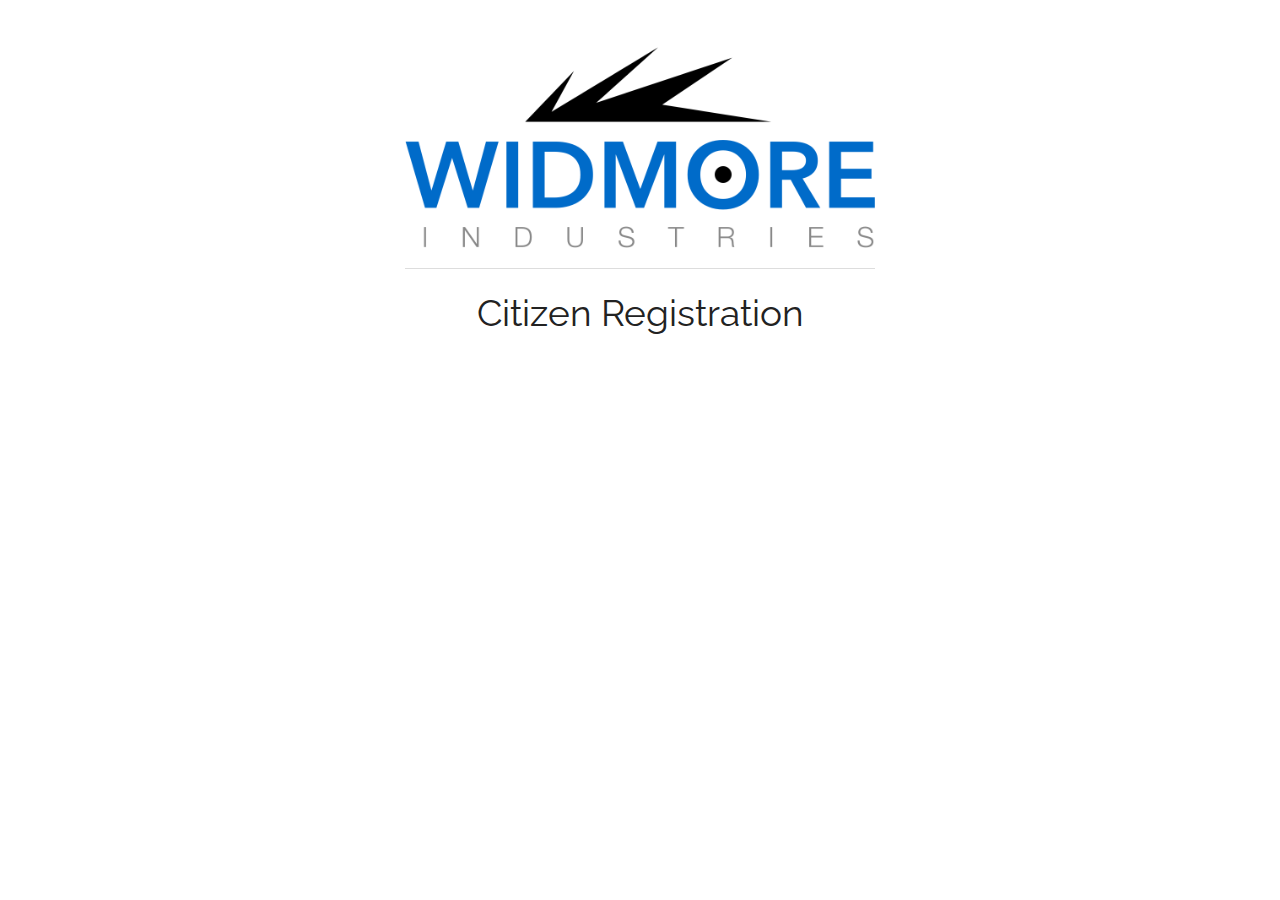
==== commit 5cc8c2d1: "added images and style fixes" ====
--- a/index.html
+++ b/index.html
@@ -4,163 +4,16 @@
     <meta charset="utf-8" />
     <meta name="viewport" content="width=device-width, initial-scale=1.0" />
     <title>WI :: Citizen Registration</title>
-    <link rel="stylesheet" href="stylesheets/app.css" />
+    <link rel="stylesheet" href="stylesheets/index.css" />
     <script src="bower_components/modernizr/modernizr.js"></script>
   </head>
   <body>
-    <div class="row">
-      <div class="large-12 columns">
-        <h1>Welcome to Foundation</h1>
-      </div>
-    </div>
 
     <div class="row">
-      <div class="large-12 columns">
-        <div class="panel">
-          <h3>We&rsquo;re stoked you want to try Foundation! </h3>
-          <p>To get going, this file (index.html) includes some basic styles you can modify, play around with, or totally destroy to get going.</p>
-          <p>Once you've exhausted the fun in this document, you should check out:</p>
-          <div class="row">
-            <div class="large-4 medium-4 columns">
-              <p><a href="http://foundation.zurb.com/docs">Foundation Documentation</a><br />Everything you need to know about using the framework.</p>
-            </div>
-            <div class="large-4 medium-4 columns">
-              <p><a href="http://zurb.com/university/code-skills">Foundation Code Skills</a><br />These online courses offer you a chance to better understand how Foundation works and how you can master it to create awesome projects.</p>
-            </div>
-            <div class="large-4 medium-4 columns">
-              <p><a href="http://foundation.zurb.com/forum">Foundation Forum</a><br />Join the Foundation community to ask a question or show off your knowlege.</p>
-            </div>
-          </div>
-          <div class="row">
-            <div class="large-4 medium-4 medium-push-2 columns">
-              <p><a href="http://github.com/zurb/foundation">Foundation on Github</a><br />Latest code, issue reports, feature requests and more.</p>
-            </div>
-            <div class="large-4 medium-4 medium-pull-2 columns">
-              <p><a href="https://twitter.com/ZURBfoundation">@zurbfoundation</a><br />Ping us on Twitter if you have questions. When you build something with this we'd love to see it (and send you a totally boss sticker).</p>
-            </div>
-          </div>
-        </div>
-      </div>
-    </div>
-
-    <div class="row">
-      <div class="large-8 medium-8 columns">
-        <h5>Here&rsquo;s your basic grid:</h5>
-        <!-- Grid Example -->
-
-        <div class="row">
-          <div class="large-12 columns">
-            <div class="callout panel">
-              <p><strong>This is a twelve column section in a row.</strong> Each of these includes a div.panel element so you can see where the columns are - it's not required at all for the grid.</p>
-            </div>
-          </div>
-        </div>
-        <div class="row">
-          <div class="large-6 medium-6 columns">
-            <div class="callout panel">
-              <p>Six columns</p>
-            </div>
-          </div>
-          <div class="large-6 medium-6 columns">
-            <div class="callout panel">
-              <p>Six columns</p>
-            </div>
-          </div>
-        </div>
-        <div class="row">
-          <div class="large-4 medium-4 small-4 columns">
-            <div class="callout panel">
-              <p>Four columns</p>
-            </div>
-          </div>
-          <div class="large-4 medium-4 small-4 columns">
-            <div class="callout panel">
-              <p>Four columns</p>
-            </div>
-          </div>
-          <div class="large-4 medium-4 small-4 columns">
-            <div class="callout panel">
-              <p>Four columns</p>
-            </div>
-          </div>
-        </div>
-
-        <hr />
-
-        <h5>We bet you&rsquo;ll need a form somewhere:</h5>
-        <form>
-          <div class="row">
-            <div class="large-12 columns">
-              <label>Input Label</label>
-              <input type="text" placeholder="large-12.columns" />
-            </div>
-          </div>
-          <div class="row">
-            <div class="large-4 medium-4 columns">
-              <label>Input Label</label>
-              <input type="text" placeholder="large-4.columns" />
-            </div>
-            <div class="large-4 medium-4 columns">
-              <label>Input Label</label>
-              <input type="text" placeholder="large-4.columns" />
-            </div>
-            <div class="large-4 medium-4 columns">
-              <div class="row collapse">
-                <label>Input Label</label>
-                <div class="small-9 columns">
-                  <input type="text" placeholder="small-9.columns" />
-                </div>
-                <div class="small-3 columns">
-                  <span class="postfix">.com</span>
-                </div>
-              </div>
-            </div>
-          </div>
-          <div class="row">
-            <div class="large-12 columns">
-              <label>Select Box</label>
-              <select>
-                <option value="husker">Husker</option>
-                <option value="starbuck">Starbuck</option>
-                <option value="hotdog">Hot Dog</option>
-                <option value="apollo">Apollo</option>
-              </select>
-            </div>
-          </div>
-          <div class="row">
-            <div class="large-6 medium-6 columns">
-              <label>Choose Your Favorite</label>
-              <input type="radio" name="pokemon" value="Red" id="pokemonRed"><label for="pokemonRed">Radio 1</label>
-              <input type="radio" name="pokemon" value="Blue" id="pokemonBlue"><label for="pokemonBlue">Radio 2</label>
-            </div>
-            <div class="large-6 medium-6 columns">
-              <label>Check these out</label>
-              <input id="checkbox1" type="checkbox"><label for="checkbox1">Checkbox 1</label>
-              <input id="checkbox2" type="checkbox"><label for="checkbox2">Checkbox 2</label>
-            </div>
-          </div>
-          <div class="row">
-            <div class="large-12 columns">
-              <label>Textarea Label</label>
-              <textarea placeholder="small-12.columns"></textarea>
-            </div>
-          </div>
-        </form>
-      </div>
-
-      <div class="large-4 medium-4 columns">
-        <h5>Try one of these buttons:</h5>
-        <p><a href="#" class="small button">Simple Button</a><br/>
-        <a href="#" class="small radius button">Radius Button</a><br/>
-        <a href="#" class="small round button">Round Button</a><br/>
-        <a href="#" class="medium success button">Success Btn</a><br/>
-        <a href="#" class="medium alert button">Alert Btn</a><br/>
-        <a href="#" class="medium secondary button">Secondary Btn</a></p>
-        <div class="panel">
-          <h5>So many components, girl!</h5>
-          <p>A whole kitchen sink of goodies comes with Foundation. Check out the docs to see them all, along with details on making them your own.</p>
-          <a href="http://foundation.zurb.com/docs/" class="small button">Go to Foundation Docs</a>
-        </div>
+      <div id="logo-container">
+        <img src="images/WID_LOGO.png" />
+        <hr/>
+        <h2>Citizen Registration</h2>
       </div>
     </div>
 
--- a/stylesheets/index.css
+++ b/stylesheets/index.css
@@ -0,0 +1,9459 @@
+@import url(http://fonts.googleapis.com/css?family=Raleway:500,600,700,400,300);
+/* line 364, ../bower_components/foundation/scss/foundation/components/_global.scss */
+meta.foundation-version {
+  font-family: "/5.5.2/";
+}
+
+/* line 368, ../bower_components/foundation/scss/foundation/components/_global.scss */
+meta.foundation-mq-small {
+  font-family: "/only screen/";
+  width: 0;
+}
+
+/* line 373, ../bower_components/foundation/scss/foundation/components/_global.scss */
+meta.foundation-mq-small-only {
+  font-family: "/only screen and (max-width: 40em)/";
+  width: 0;
+}
+
+/* line 378, ../bower_components/foundation/scss/foundation/components/_global.scss */
+meta.foundation-mq-medium {
+  font-family: "/only screen and (min-width:40.0625em)/";
+  width: 40.0625em;
+}
+
+/* line 383, ../bower_components/foundation/scss/foundation/components/_global.scss */
+meta.foundation-mq-medium-only {
+  font-family: "/only screen and (min-width:40.0625em) and (max-width:64em)/";
+  width: 40.0625em;
+}
+
+/* line 388, ../bower_components/foundation/scss/foundation/components/_global.scss */
+meta.foundation-mq-large {
+  font-family: "/only screen and (min-width:64.0625em)/";
+  width: 64.0625em;
+}
+
+/* line 393, ../bower_components/foundation/scss/foundation/components/_global.scss */
+meta.foundation-mq-large-only {
+  font-family: "/only screen and (min-width:64.0625em) and (max-width:90em)/";
+  width: 64.0625em;
+}
+
+/* line 398, ../bower_components/foundation/scss/foundation/components/_global.scss */
+meta.foundation-mq-xlarge {
+  font-family: "/only screen and (min-width:90.0625em)/";
+  width: 90.0625em;
+}
+
+/* line 403, ../bower_components/foundation/scss/foundation/components/_global.scss */
+meta.foundation-mq-xlarge-only {
+  font-family: "/only screen and (min-width:90.0625em) and (max-width:120em)/";
+  width: 90.0625em;
+}
+
+/* line 408, ../bower_components/foundation/scss/foundation/components/_global.scss */
+meta.foundation-mq-xxlarge {
+  font-family: "/only screen and (min-width:120.0625em)/";
+  width: 120.0625em;
+}
+
+/* line 413, ../bower_components/foundation/scss/foundation/components/_global.scss */
+meta.foundation-data-attribute-namespace {
+  font-family: false;
+}
+
+/* line 422, ../bower_components/foundation/scss/foundation/components/_global.scss */
+html, body {
+  height: 100%;
+}
+
+/* line 425, ../bower_components/foundation/scss/foundation/components/_global.scss */
+html {
+  box-sizing: border-box;
+}
+
+/* line 428, ../bower_components/foundation/scss/foundation/components/_global.scss */
+*,
+*:before,
+*:after {
+  -webkit-box-sizing: inherit;
+  -moz-box-sizing: inherit;
+  box-sizing: inherit;
+}
+
+/* line 434, ../bower_components/foundation/scss/foundation/components/_global.scss */
+html,
+body {
+  font-size: 100%;
+}
+
+/* line 438, ../bower_components/foundation/scss/foundation/components/_global.scss */
+body {
+  background: #fff;
+  color: #222;
+  cursor: auto;
+  font-family: "Raleway", sans-serif;
+  font-style: normal;
+  font-weight: normal;
+  line-height: 1.5;
+  margin: 0;
+  padding: 0;
+  position: relative;
+}
+
+/* line 451, ../bower_components/foundation/scss/foundation/components/_global.scss */
+a:hover {
+  cursor: pointer;
+}
+
+/* line 454, ../bower_components/foundation/scss/foundation/components/_global.scss */
+img {
+  max-width: 100%;
+  height: auto;
+}
+
+/* line 456, ../bower_components/foundation/scss/foundation/components/_global.scss */
+img {
+  -ms-interpolation-mode: bicubic;
+}
+
+/* line 461, ../bower_components/foundation/scss/foundation/components/_global.scss */
+#map_canvas img,
+#map_canvas embed,
+#map_canvas object,
+.map_canvas img,
+.map_canvas embed,
+.map_canvas object,
+.mqa-display img,
+.mqa-display embed,
+.mqa-display object {
+  max-width: none !important;
+}
+
+/* line 468, ../bower_components/foundation/scss/foundation/components/_global.scss */
+.left {
+  float: left !important;
+}
+
+/* line 469, ../bower_components/foundation/scss/foundation/components/_global.scss */
+.right {
+  float: right !important;
+}
+
+/* line 172, ../bower_components/foundation/scss/foundation/components/_global.scss */
+.clearfix:before, .clearfix:after {
+  content: " ";
+  display: table;
+}
+/* line 173, ../bower_components/foundation/scss/foundation/components/_global.scss */
+.clearfix:after {
+  clear: both;
+}
+
+/* line 473, ../bower_components/foundation/scss/foundation/components/_global.scss */
+.hide {
+  display: none;
+}
+
+/* line 478, ../bower_components/foundation/scss/foundation/components/_global.scss */
+.invisible {
+  visibility: hidden;
+}
+
+/* line 484, ../bower_components/foundation/scss/foundation/components/_global.scss */
+.antialiased {
+  -webkit-font-smoothing: antialiased;
+  -moz-osx-font-smoothing: grayscale;
+}
+
+/* line 487, ../bower_components/foundation/scss/foundation/components/_global.scss */
+img {
+  display: inline-block;
+  vertical-align: middle;
+}
+
+/* line 497, ../bower_components/foundation/scss/foundation/components/_global.scss */
+textarea {
+  height: auto;
+  min-height: 50px;
+}
+
+/* line 500, ../bower_components/foundation/scss/foundation/components/_global.scss */
+select {
+  width: 100%;
+}
+
+/* line 228, ../bower_components/foundation/scss/foundation/components/_grid.scss */
+.row {
+  margin: 0 auto;
+  max-width: 62.5rem;
+  width: 100%;
+}
+/* line 172, ../bower_components/foundation/scss/foundation/components/_global.scss */
+.row:before, .row:after {
+  content: " ";
+  display: table;
+}
+/* line 173, ../bower_components/foundation/scss/foundation/components/_global.scss */
+.row:after {
+  clear: both;
+}
+/* line 232, ../bower_components/foundation/scss/foundation/components/_grid.scss */
+.row.collapse > .column,
+.row.collapse > .columns {
+  padding-left: 0;
+  padding-right: 0;
+}
+/* line 235, ../bower_components/foundation/scss/foundation/components/_grid.scss */
+.row.collapse .row {
+  margin-left: 0;
+  margin-right: 0;
+}
+/* line 238, ../bower_components/foundation/scss/foundation/components/_grid.scss */
+.row .row {
+  margin: 0 -0.9375rem;
+  max-width: none;
+  width: auto;
+}
+/* line 172, ../bower_components/foundation/scss/foundation/components/_global.scss */
+.row .row:before, .row .row:after {
+  content: " ";
+  display: table;
+}
+/* line 173, ../bower_components/foundation/scss/foundation/components/_global.scss */
+.row .row:after {
+  clear: both;
+}
+/* line 239, ../bower_components/foundation/scss/foundation/components/_grid.scss */
+.row .row.collapse {
+  margin: 0;
+  max-width: none;
+  width: auto;
+}
+/* line 172, ../bower_components/foundation/scss/foundation/components/_global.scss */
+.row .row.collapse:before, .row .row.collapse:after {
+  content: " ";
+  display: table;
+}
+/* line 173, ../bower_components/foundation/scss/foundation/components/_global.scss */
+.row .row.collapse:after {
+  clear: both;
+}
+
+/* line 243, ../bower_components/foundation/scss/foundation/components/_grid.scss */
+.column,
+.columns {
+  padding-left: 0.9375rem;
+  padding-right: 0.9375rem;
+  width: 100%;
+  float: left;
+}
+
+/* line 248, ../bower_components/foundation/scss/foundation/components/_grid.scss */
+.column + .column:last-child,
+.columns + .column:last-child, .column +
+.columns:last-child,
+.columns +
+.columns:last-child {
+  float: right;
+}
+/* line 251, ../bower_components/foundation/scss/foundation/components/_grid.scss */
+.column + .column.end,
+.columns + .column.end, .column +
+.columns.end,
+.columns +
+.columns.end {
+  float: left;
+}
+
+@media only screen {
+  /* line 155, ../bower_components/foundation/scss/foundation/components/_grid.scss */
+  .small-push-0 {
+    position: relative;
+    left: 0;
+    right: auto;
+  }
+
+  /* line 158, ../bower_components/foundation/scss/foundation/components/_grid.scss */
+  .small-pull-0 {
+    position: relative;
+    right: 0;
+    left: auto;
+  }
+
+  /* line 155, ../bower_components/foundation/scss/foundation/components/_grid.scss */
+  .small-push-1 {
+    position: relative;
+    left: 8.33333%;
+    right: auto;
+  }
+
+  /* line 158, ../bower_components/foundation/scss/foundation/components/_grid.scss */
+  .small-pull-1 {
+    position: relative;
+    right: 8.33333%;
+    left: auto;
+  }
+
+  /* line 155, ../bower_components/foundation/scss/foundation/components/_grid.scss */
+  .small-push-2 {
+    position: relative;
+    left: 16.66667%;
+    right: auto;
+  }
+
+  /* line 158, ../bower_components/foundation/scss/foundation/components/_grid.scss */
+  .small-pull-2 {
+    position: relative;
+    right: 16.66667%;
+    left: auto;
+  }
+
+  /* line 155, ../bower_components/foundation/scss/foundation/components/_grid.scss */
+  .small-push-3 {
+    position: relative;
+    left: 25%;
+    right: auto;
+  }
+
+  /* line 158, ../bower_components/foundation/scss/foundation/components/_grid.scss */
+  .small-pull-3 {
+    position: relative;
+    right: 25%;
+    left: auto;
+  }
+
+  /* line 155, ../bower_components/foundation/scss/foundation/components/_grid.scss */
+  .small-push-4 {
+    position: relative;
+    left: 33.33333%;
+    right: auto;
+  }
+
+  /* line 158, ../bower_components/foundation/scss/foundation/components/_grid.scss */
+  .small-pull-4 {
+    position: relative;
+    right: 33.33333%;
+    left: auto;
+  }
+
+  /* line 155, ../bower_components/foundation/scss/foundation/components/_grid.scss */
+  .small-push-5 {
+    position: relative;
+    left: 41.66667%;
+    right: auto;
+  }
+
+  /* line 158, ../bower_components/foundation/scss/foundation/components/_grid.scss */
+  .small-pull-5 {
+    position: relative;
+    right: 41.66667%;
+    left: auto;
+  }
+
+  /* line 155, ../bower_components/foundation/scss/foundation/components/_grid.scss */
+  .small-push-6 {
+    position: relative;
+    left: 50%;
+    right: auto;
+  }
+
+  /* line 158, ../bower_components/foundation/scss/foundation/components/_grid.scss */
+  .small-pull-6 {
+    position: relative;
+    right: 50%;
+    left: auto;
+  }
+
+  /* line 155, ../bower_components/foundation/scss/foundation/components/_grid.scss */
+  .small-push-7 {
+    position: relative;
+    left: 58.33333%;
+    right: auto;
+  }
+
+  /* line 158, ../bower_components/foundation/scss/foundation/components/_grid.scss */
+  .small-pull-7 {
+    position: relative;
+    right: 58.33333%;
+    left: auto;
+  }
+
+  /* line 155, ../bower_components/foundation/scss/foundation/components/_grid.scss */
+  .small-push-8 {
+    position: relative;
+    left: 66.66667%;
+    right: auto;
+  }
+
+  /* line 158, ../bower_components/foundation/scss/foundation/components/_grid.scss */
+  .small-pull-8 {
+    position: relative;
+    right: 66.66667%;
+    left: auto;
+  }
+
+  /* line 155, ../bower_components/foundation/scss/foundation/components/_grid.scss */
+  .small-push-9 {
+    position: relative;
+    left: 75%;
+    right: auto;
+  }
+
+  /* line 158, ../bower_components/foundation/scss/foundation/components/_grid.scss */
+  .small-pull-9 {
+    position: relative;
+    right: 75%;
+    left: auto;
+  }
+
+  /* line 155, ../bower_components/foundation/scss/foundation/components/_grid.scss */
+  .small-push-10 {
+    position: relative;
+    left: 83.33333%;
+    right: auto;
+  }
+
+  /* line 158, ../bower_components/foundation/scss/foundation/components/_grid.scss */
+  .small-pull-10 {
+    position: relative;
+    right: 83.33333%;
+    left: auto;
+  }
+
+  /* line 155, ../bower_components/foundation/scss/foundation/components/_grid.scss */
+  .small-push-11 {
+    position: relative;
+    left: 91.66667%;
+    right: auto;
+  }
+
+  /* line 158, ../bower_components/foundation/scss/foundation/components/_grid.scss */
+  .small-pull-11 {
+    position: relative;
+    right: 91.66667%;
+    left: auto;
+  }
+
+  /* line 163, ../bower_components/foundation/scss/foundation/components/_grid.scss */
+  .column,
+  .columns {
+    position: relative;
+    padding-left: 0.9375rem;
+    padding-right: 0.9375rem;
+    float: left;
+  }
+
+  /* line 168, ../bower_components/foundation/scss/foundation/components/_grid.scss */
+  .small-1 {
+    width: 8.33333%;
+  }
+
+  /* line 168, ../bower_components/foundation/scss/foundation/components/_grid.scss */
+  .small-2 {
+    width: 16.66667%;
+  }
+
+  /* line 168, ../bower_components/foundation/scss/foundation/components/_grid.scss */
+  .small-3 {
+    width: 25%;
+  }
+
+  /* line 168, ../bower_components/foundation/scss/foundation/components/_grid.scss */
+  .small-4 {
+    width: 33.33333%;
+  }
+
+  /* line 168, ../bower_components/foundation/scss/foundation/components/_grid.scss */
+  .small-5 {
+    width: 41.66667%;
+  }
+
+  /* line 168, ../bower_components/foundation/scss/foundation/components/_grid.scss */
+  .small-6 {
+    width: 50%;
+  }
+
+  /* line 168, ../bower_components/foundation/scss/foundation/components/_grid.scss */
+  .small-7 {
+    width: 58.33333%;
+  }
+
+  /* line 168, ../bower_components/foundation/scss/foundation/components/_grid.scss */
+  .small-8 {
+    width: 66.66667%;
+  }
+
+  /* line 168, ../bower_components/foundation/scss/foundation/components/_grid.scss */
+  .small-9 {
+    width: 75%;
+  }
+
+  /* line 168, ../bower_components/foundation/scss/foundation/components/_grid.scss */
+  .small-10 {
+    width: 83.33333%;
+  }
+
+  /* line 168, ../bower_components/foundation/scss/foundation/components/_grid.scss */
+  .small-11 {
+    width: 91.66667%;
+  }
+
+  /* line 168, ../bower_components/foundation/scss/foundation/components/_grid.scss */
+  .small-12 {
+    width: 100%;
+  }
+
+  /* line 172, ../bower_components/foundation/scss/foundation/components/_grid.scss */
+  .small-offset-0 {
+    margin-left: 0 !important;
+  }
+
+  /* line 172, ../bower_components/foundation/scss/foundation/components/_grid.scss */
+  .small-offset-1 {
+    margin-left: 8.33333% !important;
+  }
+
+  /* line 172, ../bower_components/foundation/scss/foundation/components/_grid.scss */
+  .small-offset-2 {
+    margin-left: 16.66667% !important;
+  }
+
+  /* line 172, ../bower_components/foundation/scss/foundation/components/_grid.scss */
+  .small-offset-3 {
+    margin-left: 25% !important;
+  }
+
+  /* line 172, ../bower_components/foundation/scss/foundation/components/_grid.scss */
+  .small-offset-4 {
+    margin-left: 33.33333% !important;
+  }
+
+  /* line 172, ../bower_components/foundation/scss/foundation/components/_grid.scss */
+  .small-offset-5 {
+    margin-left: 41.66667% !important;
+  }
+
+  /* line 172, ../bower_components/foundation/scss/foundation/components/_grid.scss */
+  .small-offset-6 {
+    margin-left: 50% !important;
+  }
+
+  /* line 172, ../bower_components/foundation/scss/foundation/components/_grid.scss */
+  .small-offset-7 {
+    margin-left: 58.33333% !important;
+  }
+
+  /* line 172, ../bower_components/foundation/scss/foundation/components/_grid.scss */
+  .small-offset-8 {
+    margin-left: 66.66667% !important;
+  }
+
+  /* line 172, ../bower_components/foundation/scss/foundation/components/_grid.scss */
+  .small-offset-9 {
+    margin-left: 75% !important;
+  }
+
+  /* line 172, ../bower_components/foundation/scss/foundation/components/_grid.scss */
+  .small-offset-10 {
+    margin-left: 83.33333% !important;
+  }
+
+  /* line 172, ../bower_components/foundation/scss/foundation/components/_grid.scss */
+  .small-offset-11 {
+    margin-left: 91.66667% !important;
+  }
+
+  /* line 175, ../bower_components/foundation/scss/foundation/components/_grid.scss */
+  .small-reset-order {
+    float: left;
+    left: auto;
+    margin-left: 0;
+    margin-right: 0;
+    right: auto;
+  }
+
+  /* line 183, ../bower_components/foundation/scss/foundation/components/_grid.scss */
+  .column.small-centered,
+  .columns.small-centered {
+    margin-left: auto;
+    margin-right: auto;
+    float: none;
+  }
+
+  /* line 186, ../bower_components/foundation/scss/foundation/components/_grid.scss */
+  .column.small-uncentered,
+  .columns.small-uncentered {
+    float: left;
+    margin-left: 0;
+    margin-right: 0;
+  }
+
+  /* line 194, ../bower_components/foundation/scss/foundation/components/_grid.scss */
+  .column.small-centered:last-child,
+  .columns.small-centered:last-child {
+    float: none;
+  }
+
+  /* line 200, ../bower_components/foundation/scss/foundation/components/_grid.scss */
+  .column.small-uncentered:last-child,
+  .columns.small-uncentered:last-child {
+    float: left;
+  }
+
+  /* line 205, ../bower_components/foundation/scss/foundation/components/_grid.scss */
+  .column.small-uncentered.opposite,
+  .columns.small-uncentered.opposite {
+    float: right;
+  }
+
+  /* line 212, ../bower_components/foundation/scss/foundation/components/_grid.scss */
+  .row.small-collapse > .column,
+  .row.small-collapse > .columns {
+    padding-left: 0;
+    padding-right: 0;
+  }
+  /* line 215, ../bower_components/foundation/scss/foundation/components/_grid.scss */
+  .row.small-collapse .row {
+    margin-left: 0;
+    margin-right: 0;
+  }
+  /* line 218, ../bower_components/foundation/scss/foundation/components/_grid.scss */
+  .row.small-uncollapse > .column,
+  .row.small-uncollapse > .columns {
+    padding-left: 0.9375rem;
+    padding-right: 0.9375rem;
+    float: left;
+  }
+}
+@media only screen and (min-width: 40.0625em) {
+  /* line 155, ../bower_components/foundation/scss/foundation/components/_grid.scss */
+  .medium-push-0 {
+    position: relative;
+    left: 0;
+    right: auto;
+  }
+
+  /* line 158, ../bower_components/foundation/scss/foundation/components/_grid.scss */
+  .medium-pull-0 {
+    position: relative;
+    right: 0;
+    left: auto;
+  }
+
+  /* line 155, ../bower_components/foundation/scss/foundation/components/_grid.scss */
+  .medium-push-1 {
+    position: relative;
+    left: 8.33333%;
+    right: auto;
+  }
+
+  /* line 158, ../bower_components/foundation/scss/foundation/components/_grid.scss */
+  .medium-pull-1 {
+    position: relative;
+    right: 8.33333%;
+    left: auto;
+  }
+
+  /* line 155, ../bower_components/foundation/scss/foundation/components/_grid.scss */
+  .medium-push-2 {
+    position: relative;
+    left: 16.66667%;
+    right: auto;
+  }
+
+  /* line 158, ../bower_components/foundation/scss/foundation/components/_grid.scss */
+  .medium-pull-2 {
+    position: relative;
+    right: 16.66667%;
+    left: auto;
+  }
+
+  /* line 155, ../bower_components/foundation/scss/foundation/components/_grid.scss */
+  .medium-push-3 {
+    position: relative;
+    left: 25%;
+    right: auto;
+  }
+
+  /* line 158, ../bower_components/foundation/scss/foundation/components/_grid.scss */
+  .medium-pull-3 {
+    position: relative;
+    right: 25%;
+    left: auto;
+  }
+
+  /* line 155, ../bower_components/foundation/scss/foundation/components/_grid.scss */
+  .medium-push-4 {
+    position: relative;
+    left: 33.33333%;
+    right: auto;
+  }
+
+  /* line 158, ../bower_components/foundation/scss/foundation/components/_grid.scss */
+  .medium-pull-4 {
+    position: relative;
+    right: 33.33333%;
+    left: auto;
+  }
+
+  /* line 155, ../bower_components/foundation/scss/foundation/components/_grid.scss */
+  .medium-push-5 {
+    position: relative;
+    left: 41.66667%;
+    right: auto;
+  }
+
+  /* line 158, ../bower_components/foundation/scss/foundation/components/_grid.scss */
+  .medium-pull-5 {
+    position: relative;
+    right: 41.66667%;
+    left: auto;
+  }
+
+  /* line 155, ../bower_components/foundation/scss/foundation/components/_grid.scss */
+  .medium-push-6 {
+    position: relative;
+    left: 50%;
+    right: auto;
+  }
+
+  /* line 158, ../bower_components/foundation/scss/foundation/components/_grid.scss */
+  .medium-pull-6 {
+    position: relative;
+    right: 50%;
+    left: auto;
+  }
+
+  /* line 155, ../bower_components/foundation/scss/foundation/components/_grid.scss */
+  .medium-push-7 {
+    position: relative;
+    left: 58.33333%;
+    right: auto;
+  }
+
+  /* line 158, ../bower_components/foundation/scss/foundation/components/_grid.scss */
+  .medium-pull-7 {
+    position: relative;
+    right: 58.33333%;
+    left: auto;
+  }
+
+  /* line 155, ../bower_components/foundation/scss/foundation/components/_grid.scss */
+  .medium-push-8 {
+    position: relative;
+    left: 66.66667%;
+    right: auto;
+  }
+
+  /* line 158, ../bower_components/foundation/scss/foundation/components/_grid.scss */
+  .medium-pull-8 {
+    position: relative;
+    right: 66.66667%;
+    left: auto;
+  }
+
+  /* line 155, ../bower_components/foundation/scss/foundation/components/_grid.scss */
+  .medium-push-9 {
+    position: relative;
+    left: 75%;
+    right: auto;
+  }
+
+  /* line 158, ../bower_components/foundation/scss/foundation/components/_grid.scss */
+  .medium-pull-9 {
+    position: relative;
+    right: 75%;
+    left: auto;
+  }
+
+  /* line 155, ../bower_components/foundation/scss/foundation/components/_grid.scss */
+  .medium-push-10 {
+    position: relative;
+    left: 83.33333%;
+    right: auto;
+  }
+
+  /* line 158, ../bower_components/foundation/scss/foundation/components/_grid.scss */
+  .medium-pull-10 {
+    position: relative;
+    right: 83.33333%;
+    left: auto;
+  }
+
+  /* line 155, ../bower_components/foundation/scss/foundation/components/_grid.scss */
+  .medium-push-11 {
+    position: relative;
+    left: 91.66667%;
+    right: auto;
+  }
+
+  /* line 158, ../bower_components/foundation/scss/foundation/components/_grid.scss */
+  .medium-pull-11 {
+    position: relative;
+    right: 91.66667%;
+    left: auto;
+  }
+
+  /* line 163, ../bower_components/foundation/scss/foundation/components/_grid.scss */
+  .column,
+  .columns {
+    position: relative;
+    padding-left: 0.9375rem;
+    padding-right: 0.9375rem;
+    float: left;
+  }
+
+  /* line 168, ../bower_components/foundation/scss/foundation/components/_grid.scss */
+  .medium-1 {
+    width: 8.33333%;
+  }
+
+  /* line 168, ../bower_components/foundation/scss/foundation/components/_grid.scss */
+  .medium-2 {
+    width: 16.66667%;
+  }
+
+  /* line 168, ../bower_components/foundation/scss/foundation/components/_grid.scss */
+  .medium-3 {
+    width: 25%;
+  }
+
+  /* line 168, ../bower_components/foundation/scss/foundation/components/_grid.scss */
+  .medium-4 {
+    width: 33.33333%;
+  }
+
+  /* line 168, ../bower_components/foundation/scss/foundation/components/_grid.scss */
+  .medium-5 {
+    width: 41.66667%;
+  }
+
+  /* line 168, ../bower_components/foundation/scss/foundation/components/_grid.scss */
+  .medium-6 {
+    width: 50%;
+  }
+
+  /* line 168, ../bower_components/foundation/scss/foundation/components/_grid.scss */
+  .medium-7 {
+    width: 58.33333%;
+  }
+
+  /* line 168, ../bower_components/foundation/scss/foundation/components/_grid.scss */
+  .medium-8 {
+    width: 66.66667%;
+  }
+
+  /* line 168, ../bower_components/foundation/scss/foundation/components/_grid.scss */
+  .medium-9 {
+    width: 75%;
+  }
+
+  /* line 168, ../bower_components/foundation/scss/foundation/components/_grid.scss */
+  .medium-10 {
+    width: 83.33333%;
+  }
+
+  /* line 168, ../bower_components/foundation/scss/foundation/components/_grid.scss */
+  .medium-11 {
+    width: 91.66667%;
+  }
+
+  /* line 168, ../bower_components/foundation/scss/foundation/components/_grid.scss */
+  .medium-12 {
+    width: 100%;
+  }
+
+  /* line 172, ../bower_components/foundation/scss/foundation/components/_grid.scss */
+  .medium-offset-0 {
+    margin-left: 0 !important;
+  }
+
+  /* line 172, ../bower_components/foundation/scss/foundation/components/_grid.scss */
+  .medium-offset-1 {
+    margin-left: 8.33333% !important;
+  }
+
+  /* line 172, ../bower_components/foundation/scss/foundation/components/_grid.scss */
+  .medium-offset-2 {
+    margin-left: 16.66667% !important;
+  }
+
+  /* line 172, ../bower_components/foundation/scss/foundation/components/_grid.scss */
+  .medium-offset-3 {
+    margin-left: 25% !important;
+  }
+
+  /* line 172, ../bower_components/foundation/scss/foundation/components/_grid.scss */
+  .medium-offset-4 {
+    margin-left: 33.33333% !important;
+  }
+
+  /* line 172, ../bower_components/foundation/scss/foundation/components/_grid.scss */
+  .medium-offset-5 {
+    margin-left: 41.66667% !important;
+  }
+
+  /* line 172, ../bower_components/foundation/scss/foundation/components/_grid.scss */
+  .medium-offset-6 {
+    margin-left: 50% !important;
+  }
+
+  /* line 172, ../bower_components/foundation/scss/foundation/components/_grid.scss */
+  .medium-offset-7 {
+    margin-left: 58.33333% !important;
+  }
+
+  /* line 172, ../bower_components/foundation/scss/foundation/components/_grid.scss */
+  .medium-offset-8 {
+    margin-left: 66.66667% !important;
+  }
+
+  /* line 172, ../bower_components/foundation/scss/foundation/components/_grid.scss */
+  .medium-offset-9 {
+    margin-left: 75% !important;
+  }
+
+  /* line 172, ../bower_components/foundation/scss/foundation/components/_grid.scss */
+  .medium-offset-10 {
+    margin-left: 83.33333% !important;
+  }
+
+  /* line 172, ../bower_components/foundation/scss/foundation/components/_grid.scss */
+  .medium-offset-11 {
+    margin-left: 91.66667% !important;
+  }
+
+  /* line 175, ../bower_components/foundation/scss/foundation/components/_grid.scss */
+  .medium-reset-order {
+    float: left;
+    left: auto;
+    margin-left: 0;
+    margin-right: 0;
+    right: auto;
+  }
+
+  /* line 183, ../bower_components/foundation/scss/foundation/components/_grid.scss */
+  .column.medium-centered,
+  .columns.medium-centered {
+    margin-left: auto;
+    margin-right: auto;
+    float: none;
+  }
+
+  /* line 186, ../bower_components/foundation/scss/foundation/components/_grid.scss */
+  .column.medium-uncentered,
+  .columns.medium-uncentered {
+    float: left;
+    margin-left: 0;
+    margin-right: 0;
+  }
+
+  /* line 194, ../bower_components/foundation/scss/foundation/components/_grid.scss */
+  .column.medium-centered:last-child,
+  .columns.medium-centered:last-child {
+    float: none;
+  }
+
+  /* line 200, ../bower_components/foundation/scss/foundation/components/_grid.scss */
+  .column.medium-uncentered:last-child,
+  .columns.medium-uncentered:last-child {
+    float: left;
+  }
+
+  /* line 205, ../bower_components/foundation/scss/foundation/components/_grid.scss */
+  .column.medium-uncentered.opposite,
+  .columns.medium-uncentered.opposite {
+    float: right;
+  }
+
+  /* line 212, ../bower_components/foundation/scss/foundation/components/_grid.scss */
+  .row.medium-collapse > .column,
+  .row.medium-collapse > .columns {
+    padding-left: 0;
+    padding-right: 0;
+  }
+  /* line 215, ../bower_components/foundation/scss/foundation/components/_grid.scss */
+  .row.medium-collapse .row {
+    margin-left: 0;
+    margin-right: 0;
+  }
+  /* line 218, ../bower_components/foundation/scss/foundation/components/_grid.scss */
+  .row.medium-uncollapse > .column,
+  .row.medium-uncollapse > .columns {
+    padding-left: 0.9375rem;
+    padding-right: 0.9375rem;
+    float: left;
+  }
+
+  /* line 264, ../bower_components/foundation/scss/foundation/components/_grid.scss */
+  .push-0 {
+    position: relative;
+    left: 0;
+    right: auto;
+  }
+
+  /* line 267, ../bower_components/foundation/scss/foundation/components/_grid.scss */
+  .pull-0 {
+    position: relative;
+    right: 0;
+    left: auto;
+  }
+
+  /* line 264, ../bower_components/foundation/scss/foundation/components/_grid.scss */
+  .push-1 {
+    position: relative;
+    left: 8.33333%;
+    right: auto;
+  }
+
+  /* line 267, ../bower_components/foundation/scss/foundation/components/_grid.scss */
+  .pull-1 {
+    position: relative;
+    right: 8.33333%;
+    left: auto;
+  }
+
+  /* line 264, ../bower_components/foundation/scss/foundation/components/_grid.scss */
+  .push-2 {
+    position: relative;
+    left: 16.66667%;
+    right: auto;
+  }
+
+  /* line 267, ../bower_components/foundation/scss/foundation/components/_grid.scss */
+  .pull-2 {
+    position: relative;
+    right: 16.66667%;
+    left: auto;
+  }
+
+  /* line 264, ../bower_components/foundation/scss/foundation/components/_grid.scss */
+  .push-3 {
+    position: relative;
+    left: 25%;
+    right: auto;
+  }
+
+  /* line 267, ../bower_components/foundation/scss/foundation/components/_grid.scss */
+  .pull-3 {
+    position: relative;
+    right: 25%;
+    left: auto;
+  }
+
+  /* line 264, ../bower_components/foundation/scss/foundation/components/_grid.scss */
+  .push-4 {
+    position: relative;
+    left: 33.33333%;
+    right: auto;
+  }
+
+  /* line 267, ../bower_components/foundation/scss/foundation/components/_grid.scss */
+  .pull-4 {
+    position: relative;
+    right: 33.33333%;
+    left: auto;
+  }
+
+  /* line 264, ../bower_components/foundation/scss/foundation/components/_grid.scss */
+  .push-5 {
+    position: relative;
+    left: 41.66667%;
+    right: auto;
+  }
+
+  /* line 267, ../bower_components/foundation/scss/foundation/components/_grid.scss */
+  .pull-5 {
+    position: relative;
+    right: 41.66667%;
+    left: auto;
+  }
+
+  /* line 264, ../bower_components/foundation/scss/foundation/components/_grid.scss */
+  .push-6 {
+    position: relative;
+    left: 50%;
+    right: auto;
+  }
+
+  /* line 267, ../bower_components/foundation/scss/foundation/components/_grid.scss */
+  .pull-6 {
+    position: relative;
+    right: 50%;
+    left: auto;
+  }
+
+  /* line 264, ../bower_components/foundation/scss/foundation/components/_grid.scss */
+  .push-7 {
+    position: relative;
+    left: 58.33333%;
+    right: auto;
+  }
+
+  /* line 267, ../bower_components/foundation/scss/foundation/components/_grid.scss */
+  .pull-7 {
+    position: relative;
+    right: 58.33333%;
+    left: auto;
+  }
+
+  /* line 264, ../bower_components/foundation/scss/foundation/components/_grid.scss */
+  .push-8 {
+    position: relative;
+    left: 66.66667%;
+    right: auto;
+  }
+
+  /* line 267, ../bower_components/foundation/scss/foundation/components/_grid.scss */
+  .pull-8 {
+    position: relative;
+    right: 66.66667%;
+    left: auto;
+  }
+
+  /* line 264, ../bower_components/foundation/scss/foundation/components/_grid.scss */
+  .push-9 {
+    position: relative;
+    left: 75%;
+    right: auto;
+  }
+
+  /* line 267, ../bower_components/foundation/scss/foundation/components/_grid.scss */
+  .pull-9 {
+    position: relative;
+    right: 75%;
+    left: auto;
+  }
+
+  /* line 264, ../bower_components/foundation/scss/foundation/components/_grid.scss */
+  .push-10 {
+    position: relative;
+    left: 83.33333%;
+    right: auto;
+  }
+
+  /* line 267, ../bower_components/foundation/scss/foundation/components/_grid.scss */
+  .pull-10 {
+    position: relative;
+    right: 83.33333%;
+    left: auto;
+  }
+
+  /* line 264, ../bower_components/foundation/scss/foundation/components/_grid.scss */
+  .push-11 {
+    position: relative;
+    left: 91.66667%;
+    right: auto;
+  }
+
+  /* line 267, ../bower_components/foundation/scss/foundation/components/_grid.scss */
+  .pull-11 {
+    position: relative;
+    right: 91.66667%;
+    left: auto;
+  }
+}
+@media only screen and (min-width: 64.0625em) {
+  /* line 155, ../bower_components/foundation/scss/foundation/components/_grid.scss */
+  .large-push-0 {
+    position: relative;
+    left: 0;
+    right: auto;
+  }
+
+  /* line 158, ../bower_components/foundation/scss/foundation/components/_grid.scss */
+  .large-pull-0 {
+    position: relative;
+    right: 0;
+    left: auto;
+  }
+
+  /* line 155, ../bower_components/foundation/scss/foundation/components/_grid.scss */
+  .large-push-1 {
+    position: relative;
+    left: 8.33333%;
+    right: auto;
+  }
+
+  /* line 158, ../bower_components/foundation/scss/foundation/components/_grid.scss */
+  .large-pull-1 {
+    position: relative;
+    right: 8.33333%;
+    left: auto;
+  }
+
+  /* line 155, ../bower_components/foundation/scss/foundation/components/_grid.scss */
+  .large-push-2 {
+    position: relative;
+    left: 16.66667%;
+    right: auto;
+  }
+
+  /* line 158, ../bower_components/foundation/scss/foundation/components/_grid.scss */
+  .large-pull-2 {
+    position: relative;
+    right: 16.66667%;
+    left: auto;
+  }
+
+  /* line 155, ../bower_components/foundation/scss/foundation/components/_grid.scss */
+  .large-push-3 {
+    position: relative;
+    left: 25%;
+    right: auto;
+  }
+
+  /* line 158, ../bower_components/foundation/scss/foundation/components/_grid.scss */
+  .large-pull-3 {
+    position: relative;
+    right: 25%;
+    left: auto;
+  }
+
+  /* line 155, ../bower_components/foundation/scss/foundation/components/_grid.scss */
+  .large-push-4 {
+    position: relative;
+    left: 33.33333%;
+    right: auto;
+  }
+
+  /* line 158, ../bower_components/foundation/scss/foundation/components/_grid.scss */
+  .large-pull-4 {
+    position: relative;
+    right: 33.33333%;
+    left: auto;
+  }
+
+  /* line 155, ../bower_components/foundation/scss/foundation/components/_grid.scss */
+  .large-push-5 {
+    position: relative;
+    left: 41.66667%;
+    right: auto;
+  }
+
+  /* line 158, ../bower_components/foundation/scss/foundation/components/_grid.scss */
+  .large-pull-5 {
+    position: relative;
+    right: 41.66667%;
+    left: auto;
+  }
+
+  /* line 155, ../bower_components/foundation/scss/foundation/components/_grid.scss */
+  .large-push-6 {
+    position: relative;
+    left: 50%;
+    right: auto;
+  }
+
+  /* line 158, ../bower_components/foundation/scss/foundation/components/_grid.scss */
+  .large-pull-6 {
+    position: relative;
+    right: 50%;
+    left: auto;
+  }
+
+  /* line 155, ../bower_components/foundation/scss/foundation/components/_grid.scss */
+  .large-push-7 {
+    position: relative;
+    left: 58.33333%;
+    right: auto;
+  }
+
+  /* line 158, ../bower_components/foundation/scss/foundation/components/_grid.scss */
+  .large-pull-7 {
+    position: relative;
+    right: 58.33333%;
+    left: auto;
+  }
+
+  /* line 155, ../bower_components/foundation/scss/foundation/components/_grid.scss */
+  .large-push-8 {
+    position: relative;
+    left: 66.66667%;
+    right: auto;
+  }
+
+  /* line 158, ../bower_components/foundation/scss/foundation/components/_grid.scss */
+  .large-pull-8 {
+    position: relative;
+    right: 66.66667%;
+    left: auto;
+  }
+
+  /* line 155, ../bower_components/foundation/scss/foundation/components/_grid.scss */
+  .large-push-9 {
+    position: relative;
+    left: 75%;
+    right: auto;
+  }
+
+  /* line 158, ../bower_components/foundation/scss/foundation/components/_grid.scss */
+  .large-pull-9 {
+    position: relative;
+    right: 75%;
+    left: auto;
+  }
+
+  /* line 155, ../bower_components/foundation/scss/foundation/components/_grid.scss */
+  .large-push-10 {
+    position: relative;
+    left: 83.33333%;
+    right: auto;
+  }
+
+  /* line 158, ../bower_components/foundation/scss/foundation/components/_grid.scss */
+  .large-pull-10 {
+    position: relative;
+    right: 83.33333%;
+    left: auto;
+  }
+
+  /* line 155, ../bower_components/foundation/scss/foundation/components/_grid.scss */
+  .large-push-11 {
+    position: relative;
+    left: 91.66667%;
+    right: auto;
+  }
+
+  /* line 158, ../bower_components/foundation/scss/foundation/components/_grid.scss */
+  .large-pull-11 {
+    position: relative;
+    right: 91.66667%;
+    left: auto;
+  }
+
+  /* line 163, ../bower_components/foundation/scss/foundation/components/_grid.scss */
+  .column,
+  .columns {
+    position: relative;
+    padding-left: 0.9375rem;
+    padding-right: 0.9375rem;
+    float: left;
+  }
+
+  /* line 168, ../bower_components/foundation/scss/foundation/components/_grid.scss */
+  .large-1 {
+    width: 8.33333%;
+  }
+
+  /* line 168, ../bower_components/foundation/scss/foundation/components/_grid.scss */
+  .large-2 {
+    width: 16.66667%;
+  }
+
+  /* line 168, ../bower_components/foundation/scss/foundation/components/_grid.scss */
+  .large-3 {
+    width: 25%;
+  }
+
+  /* line 168, ../bower_components/foundation/scss/foundation/components/_grid.scss */
+  .large-4 {
+    width: 33.33333%;
+  }
+
+  /* line 168, ../bower_components/foundation/scss/foundation/components/_grid.scss */
+  .large-5 {
+    width: 41.66667%;
+  }
+
+  /* line 168, ../bower_components/foundation/scss/foundation/components/_grid.scss */
+  .large-6 {
+    width: 50%;
+  }
+
+  /* line 168, ../bower_components/foundation/scss/foundation/components/_grid.scss */
+  .large-7 {
+    width: 58.33333%;
+  }
+
+  /* line 168, ../bower_components/foundation/scss/foundation/components/_grid.scss */
+  .large-8 {
+    width: 66.66667%;
+  }
+
+  /* line 168, ../bower_components/foundation/scss/foundation/components/_grid.scss */
+  .large-9 {
+    width: 75%;
+  }
+
+  /* line 168, ../bower_components/foundation/scss/foundation/components/_grid.scss */
+  .large-10 {
+    width: 83.33333%;
+  }
+
+  /* line 168, ../bower_components/foundation/scss/foundation/components/_grid.scss */
+  .large-11 {
+    width: 91.66667%;
+  }
+
+  /* line 168, ../bower_components/foundation/scss/foundation/components/_grid.scss */
+  .large-12 {
+    width: 100%;
+  }
+
+  /* line 172, ../bower_components/foundation/scss/foundation/components/_grid.scss */
+  .large-offset-0 {
+    margin-left: 0 !important;
+  }
+
+  /* line 172, ../bower_components/foundation/scss/foundation/components/_grid.scss */
+  .large-offset-1 {
+    margin-left: 8.33333% !important;
+  }
+
+  /* line 172, ../bower_components/foundation/scss/foundation/components/_grid.scss */
+  .large-offset-2 {
+    margin-left: 16.66667% !important;
+  }
+
+  /* line 172, ../bower_components/foundation/scss/foundation/components/_grid.scss */
+  .large-offset-3 {
+    margin-left: 25% !important;
+  }
+
+  /* line 172, ../bower_components/foundation/scss/foundation/components/_grid.scss */
+  .large-offset-4 {
+    margin-left: 33.33333% !important;
+  }
+
+  /* line 172, ../bower_components/foundation/scss/foundation/components/_grid.scss */
+  .large-offset-5 {
+    margin-left: 41.66667% !important;
+  }
+
+  /* line 172, ../bower_components/foundation/scss/foundation/components/_grid.scss */
+  .large-offset-6 {
+    margin-left: 50% !important;
+  }
+
+  /* line 172, ../bower_components/foundation/scss/foundation/components/_grid.scss */
+  .large-offset-7 {
+    margin-left: 58.33333% !important;
+  }
+
+  /* line 172, ../bower_components/foundation/scss/foundation/components/_grid.scss */
+  .large-offset-8 {
+    margin-left: 66.66667% !important;
+  }
+
+  /* line 172, ../bower_components/foundation/scss/foundation/components/_grid.scss */
+  .large-offset-9 {
+    margin-left: 75% !important;
+  }
+
+  /* line 172, ../bower_components/foundation/scss/foundation/components/_grid.scss */
+  .large-offset-10 {
+    margin-left: 83.33333% !important;
+  }
+
+  /* line 172, ../bower_components/foundation/scss/foundation/components/_grid.scss */
+  .large-offset-11 {
+    margin-left: 91.66667% !important;
+  }
+
+  /* line 175, ../bower_components/foundation/scss/foundation/components/_grid.scss */
+  .large-reset-order {
+    float: left;
+    left: auto;
+    margin-left: 0;
+    margin-right: 0;
+    right: auto;
+  }
+
+  /* line 183, ../bower_components/foundation/scss/foundation/components/_grid.scss */
+  .column.large-centered,
+  .columns.large-centered {
+    margin-left: auto;
+    margin-right: auto;
+    float: none;
+  }
+
+  /* line 186, ../bower_components/foundation/scss/foundation/components/_grid.scss */
+  .column.large-uncentered,
+  .columns.large-uncentered {
+    float: left;
+    margin-left: 0;
+    margin-right: 0;
+  }
+
+  /* line 194, ../bower_components/foundation/scss/foundation/components/_grid.scss */
+  .column.large-centered:last-child,
+  .columns.large-centered:last-child {
+    float: none;
+  }
+
+  /* line 200, ../bower_components/foundation/scss/foundation/components/_grid.scss */
+  .column.large-uncentered:last-child,
+  .columns.large-uncentered:last-child {
+    float: left;
+  }
+
+  /* line 205, ../bower_components/foundation/scss/foundation/components/_grid.scss */
+  .column.large-uncentered.opposite,
+  .columns.large-uncentered.opposite {
+    float: right;
+  }
+
+  /* line 212, ../bower_components/foundation/scss/foundation/components/_grid.scss */
+  .row.large-collapse > .column,
+  .row.large-collapse > .columns {
+    padding-left: 0;
+    padding-right: 0;
+  }
+  /* line 215, ../bower_components/foundation/scss/foundation/components/_grid.scss */
+  .row.large-collapse .row {
+    margin-left: 0;
+    margin-right: 0;
+  }
+  /* line 218, ../bower_components/foundation/scss/foundation/components/_grid.scss */
+  .row.large-uncollapse > .column,
+  .row.large-uncollapse > .columns {
+    padding-left: 0.9375rem;
+    padding-right: 0.9375rem;
+    float: left;
+  }
+
+  /* line 275, ../bower_components/foundation/scss/foundation/components/_grid.scss */
+  .push-0 {
+    position: relative;
+    left: 0;
+    right: auto;
+  }
+
+  /* line 278, ../bower_components/foundation/scss/foundation/components/_grid.scss */
+  .pull-0 {
+    position: relative;
+    right: 0;
+    left: auto;
+  }
+
+  /* line 275, ../bower_components/foundation/scss/foundation/components/_grid.scss */
+  .push-1 {
+    position: relative;
+    left: 8.33333%;
+    right: auto;
+  }
+
+  /* line 278, ../bower_components/foundation/scss/foundation/components/_grid.scss */
+  .pull-1 {
+    position: relative;
+    right: 8.33333%;
+    left: auto;
+  }
+
+  /* line 275, ../bower_components/foundation/scss/foundation/components/_grid.scss */
+  .push-2 {
+    position: relative;
+    left: 16.66667%;
+    right: auto;
+  }
+
+  /* line 278, ../bower_components/foundation/scss/foundation/components/_grid.scss */
+  .pull-2 {
+    position: relative;
+    right: 16.66667%;
+    left: auto;
+  }
+
+  /* line 275, ../bower_components/foundation/scss/foundation/components/_grid.scss */
+  .push-3 {
+    position: relative;
+    left: 25%;
+    right: auto;
+  }
+
+  /* line 278, ../bower_components/foundation/scss/foundation/components/_grid.scss */
+  .pull-3 {
+    position: relative;
+    right: 25%;
+    left: auto;
+  }
+
+  /* line 275, ../bower_components/foundation/scss/foundation/components/_grid.scss */
+  .push-4 {
+    position: relative;
+    left: 33.33333%;
+    right: auto;
+  }
+
+  /* line 278, ../bower_components/foundation/scss/foundation/components/_grid.scss */
+  .pull-4 {
+    position: relative;
+    right: 33.33333%;
+    left: auto;
+  }
+
+  /* line 275, ../bower_components/foundation/scss/foundation/components/_grid.scss */
+  .push-5 {
+    position: relative;
+    left: 41.66667%;
+    right: auto;
+  }
+
+  /* line 278, ../bower_components/foundation/scss/foundation/components/_grid.scss */
+  .pull-5 {
+    position: relative;
+    right: 41.66667%;
+    left: auto;
+  }
+
+  /* line 275, ../bower_components/foundation/scss/foundation/components/_grid.scss */
+  .push-6 {
+    position: relative;
+    left: 50%;
+    right: auto;
+  }
+
+  /* line 278, ../bower_components/foundation/scss/foundation/components/_grid.scss */
+  .pull-6 {
+    position: relative;
+    right: 50%;
+    left: auto;
+  }
+
+  /* line 275, ../bower_components/foundation/scss/foundation/components/_grid.scss */
+  .push-7 {
+    position: relative;
+    left: 58.33333%;
+    right: auto;
+  }
+
+  /* line 278, ../bower_components/foundation/scss/foundation/components/_grid.scss */
+  .pull-7 {
+    position: relative;
+    right: 58.33333%;
+    left: auto;
+  }
+
+  /* line 275, ../bower_components/foundation/scss/foundation/components/_grid.scss */
+  .push-8 {
+    position: relative;
+    left: 66.66667%;
+    right: auto;
+  }
+
+  /* line 278, ../bower_components/foundation/scss/foundation/components/_grid.scss */
+  .pull-8 {
+    position: relative;
+    right: 66.66667%;
+    left: auto;
+  }
+
+  /* line 275, ../bower_components/foundation/scss/foundation/components/_grid.scss */
+  .push-9 {
+    position: relative;
+    left: 75%;
+    right: auto;
+  }
+
+  /* line 278, ../bower_components/foundation/scss/foundation/components/_grid.scss */
+  .pull-9 {
+    position: relative;
+    right: 75%;
+    left: auto;
+  }
+
+  /* line 275, ../bower_components/foundation/scss/foundation/components/_grid.scss */
+  .push-10 {
+    position: relative;
+    left: 83.33333%;
+    right: auto;
+  }
+
+  /* line 278, ../bower_components/foundation/scss/foundation/components/_grid.scss */
+  .pull-10 {
+    position: relative;
+    right: 83.33333%;
+    left: auto;
+  }
+
+  /* line 275, ../bower_components/foundation/scss/foundation/components/_grid.scss */
+  .push-11 {
+    position: relative;
+    left: 91.66667%;
+    right: auto;
+  }
+
+  /* line 278, ../bower_components/foundation/scss/foundation/components/_grid.scss */
+  .pull-11 {
+    position: relative;
+    right: 91.66667%;
+    left: auto;
+  }
+}
+/* line 129, ../bower_components/foundation/scss/foundation/components/_accordion.scss */
+.accordion {
+  margin-bottom: 0;
+}
+/* line 172, ../bower_components/foundation/scss/foundation/components/_global.scss */
+.accordion:before, .accordion:after {
+  content: " ";
+  display: table;
+}
+/* line 173, ../bower_components/foundation/scss/foundation/components/_global.scss */
+.accordion:after {
+  clear: both;
+}
+/* line 132, ../bower_components/foundation/scss/foundation/components/_accordion.scss */
+.accordion .accordion-navigation, .accordion dd {
+  display: block;
+  margin-bottom: 0 !important;
+}
+/* line 135, ../bower_components/foundation/scss/foundation/components/_accordion.scss */
+.accordion .accordion-navigation.active > a, .accordion dd.active > a {
+  background: #e8e8e8;
+}
+/* line 136, ../bower_components/foundation/scss/foundation/components/_accordion.scss */
+.accordion .accordion-navigation > a, .accordion dd > a {
+  background: #EFEFEF;
+  color: #222222;
+  display: block;
+  font-family: "Raleway", sans-serif;
+  font-size: 1rem;
+  padding: 1rem;
+}
+/* line 143, ../bower_components/foundation/scss/foundation/components/_accordion.scss */
+.accordion .accordion-navigation > a:hover, .accordion dd > a:hover {
+  background: #e3e3e3;
+}
+/* line 146, ../bower_components/foundation/scss/foundation/components/_accordion.scss */
+.accordion .accordion-navigation > .content, .accordion dd > .content {
+  display: none;
+  padding: 0.9375rem;
+}
+/* line 149, ../bower_components/foundation/scss/foundation/components/_accordion.scss */
+.accordion .accordion-navigation > .content.active, .accordion dd > .content.active {
+  background: #FFFFFF;
+  display: block;
+}
+
+/* line 112, ../bower_components/foundation/scss/foundation/components/_alert-boxes.scss */
+.alert-box {
+  border-style: solid;
+  border-width: 1px;
+  display: block;
+  font-size: 0.8125rem;
+  font-weight: normal;
+  margin-bottom: 1.25rem;
+  padding: 0.875rem 1.5rem 0.875rem 0.875rem;
+  position: relative;
+  transition: opacity 300ms ease-out;
+  background-color: #008CBA;
+  border-color: #0078a0;
+  color: #FFFFFF;
+}
+/* line 115, ../bower_components/foundation/scss/foundation/components/_alert-boxes.scss */
+.alert-box .close {
+  right: 0.25rem;
+  background: inherit;
+  color: #333333;
+  font-size: 1.375rem;
+  line-height: .9;
+  margin-top: -0.6875rem;
+  opacity: 0.3;
+  padding: 0 6px 4px;
+  position: absolute;
+  top: 50%;
+}
+/* line 96, ../bower_components/foundation/scss/foundation/components/_alert-boxes.scss */
+.alert-box .close:hover, .alert-box .close:focus {
+  opacity: 0.5;
+}
+/* line 117, ../bower_components/foundation/scss/foundation/components/_alert-boxes.scss */
+.alert-box.radius {
+  border-radius: 3px;
+}
+/* line 118, ../bower_components/foundation/scss/foundation/components/_alert-boxes.scss */
+.alert-box.round {
+  border-radius: 1000px;
+}
+/* line 120, ../bower_components/foundation/scss/foundation/components/_alert-boxes.scss */
+.alert-box.success {
+  background-color: #43AC6A;
+  border-color: #3a945b;
+  color: #FFFFFF;
+}
+/* line 121, ../bower_components/foundation/scss/foundation/components/_alert-boxes.scss */
+.alert-box.alert {
+  background-color: #f04124;
+  border-color: #de2d0f;
+  color: #FFFFFF;
+}
+/* line 122, ../bower_components/foundation/scss/foundation/components/_alert-boxes.scss */
+.alert-box.secondary {
+  background-color: #e7e7e7;
+  border-color: #c7c7c7;
+  color: #4f4f4f;
+}
+/* line 123, ../bower_components/foundation/scss/foundation/components/_alert-boxes.scss */
+.alert-box.warning {
+  background-color: #f08a24;
+  border-color: #de770f;
+  color: #FFFFFF;
+}
+/* line 124, ../bower_components/foundation/scss/foundation/components/_alert-boxes.scss */
+.alert-box.info {
+  background-color: #a0d3e8;
+  border-color: #74bfdd;
+  color: #4f4f4f;
+}
+/* line 125, ../bower_components/foundation/scss/foundation/components/_alert-boxes.scss */
+.alert-box.alert-close {
+  opacity: 0;
+}
+
+/* line 107, ../bower_components/foundation/scss/foundation/components/_block-grid.scss */
+[class*="block-grid-"] {
+  display: block;
+  padding: 0;
+  margin: 0 -0.625rem;
+}
+/* line 172, ../bower_components/foundation/scss/foundation/components/_global.scss */
+[class*="block-grid-"]:before, [class*="block-grid-"]:after {
+  content: " ";
+  display: table;
+}
+/* line 173, ../bower_components/foundation/scss/foundation/components/_global.scss */
+[class*="block-grid-"]:after {
+  clear: both;
+}
+/* line 51, ../bower_components/foundation/scss/foundation/components/_block-grid.scss */
+[class*="block-grid-"] > li {
+  display: block;
+  float: left;
+  height: auto;
+  padding: 0 0.625rem 1.25rem;
+}
+
+@media only screen {
+  /* line 62, ../bower_components/foundation/scss/foundation/components/_block-grid.scss */
+  .small-block-grid-1 > li {
+    list-style: none;
+    width: 100%;
+  }
+  /* line 69, ../bower_components/foundation/scss/foundation/components/_block-grid.scss */
+  .small-block-grid-1 > li:nth-of-type(1n) {
+    clear: none;
+  }
+  /* line 70, ../bower_components/foundation/scss/foundation/components/_block-grid.scss */
+  .small-block-grid-1 > li:nth-of-type(1n+1) {
+    clear: both;
+  }
+
+  /* line 62, ../bower_components/foundation/scss/foundation/components/_block-grid.scss */
+  .small-block-grid-2 > li {
+    list-style: none;
+    width: 50%;
+  }
+  /* line 69, ../bower_components/foundation/scss/foundation/components/_block-grid.scss */
+  .small-block-grid-2 > li:nth-of-type(1n) {
+    clear: none;
+  }
+  /* line 70, ../bower_components/foundation/scss/foundation/components/_block-grid.scss */
+  .small-block-grid-2 > li:nth-of-type(2n+1) {
+    clear: both;
+  }
+
+  /* line 62, ../bower_components/foundation/scss/foundation/components/_block-grid.scss */
+  .small-block-grid-3 > li {
+    list-style: none;
+    width: 33.33333%;
+  }
+  /* line 69, ../bower_components/foundation/scss/foundation/components/_block-grid.scss */
+  .small-block-grid-3 > li:nth-of-type(1n) {
+    clear: none;
+  }
+  /* line 70, ../bower_components/foundation/scss/foundation/components/_block-grid.scss */
+  .small-block-grid-3 > li:nth-of-type(3n+1) {
+    clear: both;
+  }
+
+  /* line 62, ../bower_components/foundation/scss/foundation/components/_block-grid.scss */
+  .small-block-grid-4 > li {
+    list-style: none;
+    width: 25%;
+  }
+  /* line 69, ../bower_components/foundation/scss/foundation/components/_block-grid.scss */
+  .small-block-grid-4 > li:nth-of-type(1n) {
+    clear: none;
+  }
+  /* line 70, ../bower_components/foundation/scss/foundation/components/_block-grid.scss */
+  .small-block-grid-4 > li:nth-of-type(4n+1) {
+    clear: both;
+  }
+
+  /* line 62, ../bower_components/foundation/scss/foundation/components/_block-grid.scss */
+  .small-block-grid-5 > li {
+    list-style: none;
+    width: 20%;
+  }
+  /* line 69, ../bower_components/foundation/scss/foundation/components/_block-grid.scss */
+  .small-block-grid-5 > li:nth-of-type(1n) {
+    clear: none;
+  }
+  /* line 70, ../bower_components/foundation/scss/foundation/components/_block-grid.scss */
+  .small-block-grid-5 > li:nth-of-type(5n+1) {
+    clear: both;
+  }
+
+  /* line 62, ../bower_components/foundation/scss/foundation/components/_block-grid.scss */
+  .small-block-grid-6 > li {
+    list-style: none;
+    width: 16.66667%;
+  }
+  /* line 69, ../bower_components/foundation/scss/foundation/components/_block-grid.scss */
+  .small-block-grid-6 > li:nth-of-type(1n) {
+    clear: none;
+  }
+  /* line 70, ../bower_components/foundation/scss/foundation/components/_block-grid.scss */
+  .small-block-grid-6 > li:nth-of-type(6n+1) {
+    clear: both;
+  }
+
+  /* line 62, ../bower_components/foundation/scss/foundation/components/_block-grid.scss */
+  .small-block-grid-7 > li {
+    list-style: none;
+    width: 14.28571%;
+  }
+  /* line 69, ../bower_components/foundation/scss/foundation/components/_block-grid.scss */
+  .small-block-grid-7 > li:nth-of-type(1n) {
+    clear: none;
+  }
+  /* line 70, ../bower_components/foundation/scss/foundation/components/_block-grid.scss */
+  .small-block-grid-7 > li:nth-of-type(7n+1) {
+    clear: both;
+  }
+
+  /* line 62, ../bower_components/foundation/scss/foundation/components/_block-grid.scss */
+  .small-block-grid-8 > li {
+    list-style: none;
+    width: 12.5%;
+  }
+  /* line 69, ../bower_components/foundation/scss/foundation/components/_block-grid.scss */
+  .small-block-grid-8 > li:nth-of-type(1n) {
+    clear: none;
+  }
+  /* line 70, ../bower_components/foundation/scss/foundation/components/_block-grid.scss */
+  .small-block-grid-8 > li:nth-of-type(8n+1) {
+    clear: both;
+  }
+
+  /* line 62, ../bower_components/foundation/scss/foundation/components/_block-grid.scss */
+  .small-block-grid-9 > li {
+    list-style: none;
+    width: 11.11111%;
+  }
+  /* line 69, ../bower_components/foundation/scss/foundation/components/_block-grid.scss */
+  .small-block-grid-9 > li:nth-of-type(1n) {
+    clear: none;
+  }
+  /* line 70, ../bower_components/foundation/scss/foundation/components/_block-grid.scss */
+  .small-block-grid-9 > li:nth-of-type(9n+1) {
+    clear: both;
+  }
+
+  /* line 62, ../bower_components/foundation/scss/foundation/components/_block-grid.scss */
+  .small-block-grid-10 > li {
+    list-style: none;
+    width: 10%;
+  }
+  /* line 69, ../bower_components/foundation/scss/foundation/components/_block-grid.scss */
+  .small-block-grid-10 > li:nth-of-type(1n) {
+    clear: none;
+  }
+  /* line 70, ../bower_components/foundation/scss/foundation/components/_block-grid.scss */
+  .small-block-grid-10 > li:nth-of-type(10n+1) {
+    clear: both;
+  }
+
+  /* line 62, ../bower_components/foundation/scss/foundation/components/_block-grid.scss */
+  .small-block-grid-11 > li {
+    list-style: none;
+    width: 9.09091%;
+  }
+  /* line 69, ../bower_components/foundation/scss/foundation/components/_block-grid.scss */
+  .small-block-grid-11 > li:nth-of-type(1n) {
+    clear: none;
+  }
+  /* line 70, ../bower_components/foundation/scss/foundation/components/_block-grid.scss */
+  .small-block-grid-11 > li:nth-of-type(11n+1) {
+    clear: both;
+  }
+
+  /* line 62, ../bower_components/foundation/scss/foundation/components/_block-grid.scss */
+  .small-block-grid-12 > li {
+    list-style: none;
+    width: 8.33333%;
+  }
+  /* line 69, ../bower_components/foundation/scss/foundation/components/_block-grid.scss */
+  .small-block-grid-12 > li:nth-of-type(1n) {
+    clear: none;
+  }
+  /* line 70, ../bower_components/foundation/scss/foundation/components/_block-grid.scss */
+  .small-block-grid-12 > li:nth-of-type(12n+1) {
+    clear: both;
+  }
+}
+@media only screen and (min-width: 40.0625em) {
+  /* line 62, ../bower_components/foundation/scss/foundation/components/_block-grid.scss */
+  .medium-block-grid-1 > li {
+    list-style: none;
+    width: 100%;
+  }
+  /* line 69, ../bower_components/foundation/scss/foundation/components/_block-grid.scss */
+  .medium-block-grid-1 > li:nth-of-type(1n) {
+    clear: none;
+  }
+  /* line 70, ../bower_components/foundation/scss/foundation/components/_block-grid.scss */
+  .medium-block-grid-1 > li:nth-of-type(1n+1) {
+    clear: both;
+  }
+
+  /* line 62, ../bower_components/foundation/scss/foundation/components/_block-grid.scss */
+  .medium-block-grid-2 > li {
+    list-style: none;
+    width: 50%;
+  }
+  /* line 69, ../bower_components/foundation/scss/foundation/components/_block-grid.scss */
+  .medium-block-grid-2 > li:nth-of-type(1n) {
+    clear: none;
+  }
+  /* line 70, ../bower_components/foundation/scss/foundation/components/_block-grid.scss */
+  .medium-block-grid-2 > li:nth-of-type(2n+1) {
+    clear: both;
+  }
+
+  /* line 62, ../bower_components/foundation/scss/foundation/components/_block-grid.scss */
+  .medium-block-grid-3 > li {
+    list-style: none;
+    width: 33.33333%;
+  }
+  /* line 69, ../bower_components/foundation/scss/foundation/components/_block-grid.scss */
+  .medium-block-grid-3 > li:nth-of-type(1n) {
+    clear: none;
+  }
+  /* line 70, ../bower_components/foundation/scss/foundation/components/_block-grid.scss */
+  .medium-block-grid-3 > li:nth-of-type(3n+1) {
+    clear: both;
+  }
+
+  /* line 62, ../bower_components/foundation/scss/foundation/components/_block-grid.scss */
+  .medium-block-grid-4 > li {
+    list-style: none;
+    width: 25%;
+  }
+  /* line 69, ../bower_components/foundation/scss/foundation/components/_block-grid.scss */
+  .medium-block-grid-4 > li:nth-of-type(1n) {
+    clear: none;
+  }
+  /* line 70, ../bower_components/foundation/scss/foundation/components/_block-grid.scss */
+  .medium-block-grid-4 > li:nth-of-type(4n+1) {
+    clear: both;
+  }
+
+  /* line 62, ../bower_components/foundation/scss/foundation/components/_block-grid.scss */
+  .medium-block-grid-5 > li {
+    list-style: none;
+    width: 20%;
+  }
+  /* line 69, ../bower_components/foundation/scss/foundation/components/_block-grid.scss */
+  .medium-block-grid-5 > li:nth-of-type(1n) {
+    clear: none;
+  }
+  /* line 70, ../bower_components/foundation/scss/foundation/components/_block-grid.scss */
+  .medium-block-grid-5 > li:nth-of-type(5n+1) {
+    clear: both;
+  }
+
+  /* line 62, ../bower_components/foundation/scss/foundation/components/_block-grid.scss */
+  .medium-block-grid-6 > li {
+    list-style: none;
+    width: 16.66667%;
+  }
+  /* line 69, ../bower_components/foundation/scss/foundation/components/_block-grid.scss */
+  .medium-block-grid-6 > li:nth-of-type(1n) {
+    clear: none;
+  }
+  /* line 70, ../bower_components/foundation/scss/foundation/components/_block-grid.scss */
+  .medium-block-grid-6 > li:nth-of-type(6n+1) {
+    clear: both;
+  }
+
+  /* line 62, ../bower_components/foundation/scss/foundation/components/_block-grid.scss */
+  .medium-block-grid-7 > li {
+    list-style: none;
+    width: 14.28571%;
+  }
+  /* line 69, ../bower_components/foundation/scss/foundation/components/_block-grid.scss */
+  .medium-block-grid-7 > li:nth-of-type(1n) {
+    clear: none;
+  }
+  /* line 70, ../bower_components/foundation/scss/foundation/components/_block-grid.scss */
+  .medium-block-grid-7 > li:nth-of-type(7n+1) {
+    clear: both;
+  }
+
+  /* line 62, ../bower_components/foundation/scss/foundation/components/_block-grid.scss */
+  .medium-block-grid-8 > li {
+    list-style: none;
+    width: 12.5%;
+  }
+  /* line 69, ../bower_components/foundation/scss/foundation/components/_block-grid.scss */
+  .medium-block-grid-8 > li:nth-of-type(1n) {
+    clear: none;
+  }
+  /* line 70, ../bower_components/foundation/scss/foundation/components/_block-grid.scss */
+  .medium-block-grid-8 > li:nth-of-type(8n+1) {
+    clear: both;
+  }
+
+  /* line 62, ../bower_components/foundation/scss/foundation/components/_block-grid.scss */
+  .medium-block-grid-9 > li {
+    list-style: none;
+    width: 11.11111%;
+  }
+  /* line 69, ../bower_components/foundation/scss/foundation/components/_block-grid.scss */
+  .medium-block-grid-9 > li:nth-of-type(1n) {
+    clear: none;
+  }
+  /* line 70, ../bower_components/foundation/scss/foundation/components/_block-grid.scss */
+  .medium-block-grid-9 > li:nth-of-type(9n+1) {
+    clear: both;
+  }
+
+  /* line 62, ../bower_components/foundation/scss/foundation/components/_block-grid.scss */
+  .medium-block-grid-10 > li {
+    list-style: none;
+    width: 10%;
+  }
+  /* line 69, ../bower_components/foundation/scss/foundation/components/_block-grid.scss */
+  .medium-block-grid-10 > li:nth-of-type(1n) {
+    clear: none;
+  }
+  /* line 70, ../bower_components/foundation/scss/foundation/components/_block-grid.scss */
+  .medium-block-grid-10 > li:nth-of-type(10n+1) {
+    clear: both;
+  }
+
+  /* line 62, ../bower_components/foundation/scss/foundation/components/_block-grid.scss */
+  .medium-block-grid-11 > li {
+    list-style: none;
+    width: 9.09091%;
+  }
+  /* line 69, ../bower_components/foundation/scss/foundation/components/_block-grid.scss */
+  .medium-block-grid-11 > li:nth-of-type(1n) {
+    clear: none;
+  }
+  /* line 70, ../bower_components/foundation/scss/foundation/components/_block-grid.scss */
+  .medium-block-grid-11 > li:nth-of-type(11n+1) {
+    clear: both;
+  }
+
+  /* line 62, ../bower_components/foundation/scss/foundation/components/_block-grid.scss */
+  .medium-block-grid-12 > li {
+    list-style: none;
+    width: 8.33333%;
+  }
+  /* line 69, ../bower_components/foundation/scss/foundation/components/_block-grid.scss */
+  .medium-block-grid-12 > li:nth-of-type(1n) {
+    clear: none;
+  }
+  /* line 70, ../bower_components/foundation/scss/foundation/components/_block-grid.scss */
+  .medium-block-grid-12 > li:nth-of-type(12n+1) {
+    clear: both;
+  }
+}
+@media only screen and (min-width: 64.0625em) {
+  /* line 62, ../bower_components/foundation/scss/foundation/components/_block-grid.scss */
+  .large-block-grid-1 > li {
+    list-style: none;
+    width: 100%;
+  }
+  /* line 69, ../bower_components/foundation/scss/foundation/components/_block-grid.scss */
+  .large-block-grid-1 > li:nth-of-type(1n) {
+    clear: none;
+  }
+  /* line 70, ../bower_components/foundation/scss/foundation/components/_block-grid.scss */
+  .large-block-grid-1 > li:nth-of-type(1n+1) {
+    clear: both;
+  }
+
+  /* line 62, ../bower_components/foundation/scss/foundation/components/_block-grid.scss */
+  .large-block-grid-2 > li {
+    list-style: none;
+    width: 50%;
+  }
+  /* line 69, ../bower_components/foundation/scss/foundation/components/_block-grid.scss */
+  .large-block-grid-2 > li:nth-of-type(1n) {
+    clear: none;
+  }
+  /* line 70, ../bower_components/foundation/scss/foundation/components/_block-grid.scss */
+  .large-block-grid-2 > li:nth-of-type(2n+1) {
+    clear: both;
+  }
+
+  /* line 62, ../bower_components/foundation/scss/foundation/components/_block-grid.scss */
+  .large-block-grid-3 > li {
+    list-style: none;
+    width: 33.33333%;
+  }
+  /* line 69, ../bower_components/foundation/scss/foundation/components/_block-grid.scss */
+  .large-block-grid-3 > li:nth-of-type(1n) {
+    clear: none;
+  }
+  /* line 70, ../bower_components/foundation/scss/foundation/components/_block-grid.scss */
+  .large-block-grid-3 > li:nth-of-type(3n+1) {
+    clear: both;
+  }
+
+  /* line 62, ../bower_components/foundation/scss/foundation/components/_block-grid.scss */
+  .large-block-grid-4 > li {
+    list-style: none;
+    width: 25%;
+  }
+  /* line 69, ../bower_components/foundation/scss/foundation/components/_block-grid.scss */
+  .large-block-grid-4 > li:nth-of-type(1n) {
+    clear: none;
+  }
+  /* line 70, ../bower_components/foundation/scss/foundation/components/_block-grid.scss */
+  .large-block-grid-4 > li:nth-of-type(4n+1) {
+    clear: both;
+  }
+
+  /* line 62, ../bower_components/foundation/scss/foundation/components/_block-grid.scss */
+  .large-block-grid-5 > li {
+    list-style: none;
+    width: 20%;
+  }
+  /* line 69, ../bower_components/foundation/scss/foundation/components/_block-grid.scss */
+  .large-block-grid-5 > li:nth-of-type(1n) {
+    clear: none;
+  }
+  /* line 70, ../bower_components/foundation/scss/foundation/components/_block-grid.scss */
+  .large-block-grid-5 > li:nth-of-type(5n+1) {
+    clear: both;
+  }
+
+  /* line 62, ../bower_components/foundation/scss/foundation/components/_block-grid.scss */
+  .large-block-grid-6 > li {
+    list-style: none;
+    width: 16.66667%;
+  }
+  /* line 69, ../bower_components/foundation/scss/foundation/components/_block-grid.scss */
+  .large-block-grid-6 > li:nth-of-type(1n) {
+    clear: none;
+  }
+  /* line 70, ../bower_components/foundation/scss/foundation/components/_block-grid.scss */
+  .large-block-grid-6 > li:nth-of-type(6n+1) {
+    clear: both;
+  }
+
+  /* line 62, ../bower_components/foundation/scss/foundation/components/_block-grid.scss */
+  .large-block-grid-7 > li {
+    list-style: none;
+    width: 14.28571%;
+  }
+  /* line 69, ../bower_components/foundation/scss/foundation/components/_block-grid.scss */
+  .large-block-grid-7 > li:nth-of-type(1n) {
+    clear: none;
+  }
+  /* line 70, ../bower_components/foundation/scss/foundation/components/_block-grid.scss */
+  .large-block-grid-7 > li:nth-of-type(7n+1) {
+    clear: both;
+  }
+
+  /* line 62, ../bower_components/foundation/scss/foundation/components/_block-grid.scss */
+  .large-block-grid-8 > li {
+    list-style: none;
+    width: 12.5%;
+  }
+  /* line 69, ../bower_components/foundation/scss/foundation/components/_block-grid.scss */
+  .large-block-grid-8 > li:nth-of-type(1n) {
+    clear: none;
+  }
+  /* line 70, ../bower_components/foundation/scss/foundation/components/_block-grid.scss */
+  .large-block-grid-8 > li:nth-of-type(8n+1) {
+    clear: both;
+  }
+
+  /* line 62, ../bower_components/foundation/scss/foundation/components/_block-grid.scss */
+  .large-block-grid-9 > li {
+    list-style: none;
+    width: 11.11111%;
+  }
+  /* line 69, ../bower_components/foundation/scss/foundation/components/_block-grid.scss */
+  .large-block-grid-9 > li:nth-of-type(1n) {
+    clear: none;
+  }
+  /* line 70, ../bower_components/foundation/scss/foundation/components/_block-grid.scss */
+  .large-block-grid-9 > li:nth-of-type(9n+1) {
+    clear: both;
+  }
+
+  /* line 62, ../bower_components/foundation/scss/foundation/components/_block-grid.scss */
+  .large-block-grid-10 > li {
+    list-style: none;
+    width: 10%;
+  }
+  /* line 69, ../bower_components/foundation/scss/foundation/components/_block-grid.scss */
+  .large-block-grid-10 > li:nth-of-type(1n) {
+    clear: none;
+  }
+  /* line 70, ../bower_components/foundation/scss/foundation/components/_block-grid.scss */
+  .large-block-grid-10 > li:nth-of-type(10n+1) {
+    clear: both;
+  }
+
+  /* line 62, ../bower_components/foundation/scss/foundation/components/_block-grid.scss */
+  .large-block-grid-11 > li {
+    list-style: none;
+    width: 9.09091%;
+  }
+  /* line 69, ../bower_components/foundation/scss/foundation/components/_block-grid.scss */
+  .large-block-grid-11 > li:nth-of-type(1n) {
+    clear: none;
+  }
+  /* line 70, ../bower_components/foundation/scss/foundation/components/_block-grid.scss */
+  .large-block-grid-11 > li:nth-of-type(11n+1) {
+    clear: both;
+  }
+
+  /* line 62, ../bower_components/foundation/scss/foundation/components/_block-grid.scss */
+  .large-block-grid-12 > li {
+    list-style: none;
+    width: 8.33333%;
+  }
+  /* line 69, ../bower_components/foundation/scss/foundation/components/_block-grid.scss */
+  .large-block-grid-12 > li:nth-of-type(1n) {
+    clear: none;
+  }
+  /* line 70, ../bower_components/foundation/scss/foundation/components/_block-grid.scss */
+  .large-block-grid-12 > li:nth-of-type(12n+1) {
+    clear: both;
+  }
+}
+/* line 118, ../bower_components/foundation/scss/foundation/components/_breadcrumbs.scss */
+.breadcrumbs {
+  border-style: solid;
+  border-width: 1px;
+  display: block;
+  list-style: none;
+  margin-left: 0;
+  overflow: hidden;
+  padding: 0.5625rem 0.875rem 0.5625rem;
+  background-color: #f4f4f4;
+  border-color: gainsboro;
+  border-radius: 3px;
+}
+/* line 122, ../bower_components/foundation/scss/foundation/components/_breadcrumbs.scss */
+.breadcrumbs > * {
+  color: #008CBA;
+  float: left;
+  font-size: 0.6875rem;
+  line-height: 0.6875rem;
+  margin: 0;
+  text-transform: uppercase;
+}
+/* line 68, ../bower_components/foundation/scss/foundation/components/_breadcrumbs.scss */
+.breadcrumbs > *:hover a, .breadcrumbs > *:focus a {
+  text-decoration: underline;
+}
+/* line 70, ../bower_components/foundation/scss/foundation/components/_breadcrumbs.scss */
+.breadcrumbs > * a {
+  color: #008CBA;
+}
+/* line 75, ../bower_components/foundation/scss/foundation/components/_breadcrumbs.scss */
+.breadcrumbs > *.current {
+  color: #333333;
+  cursor: default;
+}
+/* line 78, ../bower_components/foundation/scss/foundation/components/_breadcrumbs.scss */
+.breadcrumbs > *.current a {
+  color: #333333;
+  cursor: default;
+}
+/* line 83, ../bower_components/foundation/scss/foundation/components/_breadcrumbs.scss */
+.breadcrumbs > *.current:hover, .breadcrumbs > *.current:hover a, .breadcrumbs > *.current:focus, .breadcrumbs > *.current:focus a {
+  text-decoration: none;
+}
+/* line 88, ../bower_components/foundation/scss/foundation/components/_breadcrumbs.scss */
+.breadcrumbs > *.unavailable {
+  color: #999999;
+}
+/* line 90, ../bower_components/foundation/scss/foundation/components/_breadcrumbs.scss */
+.breadcrumbs > *.unavailable a {
+  color: #999999;
+}
+/* line 92, ../bower_components/foundation/scss/foundation/components/_breadcrumbs.scss */
+.breadcrumbs > *.unavailable:hover, .breadcrumbs > *.unavailable:hover a, .breadcrumbs > *.unavailable:focus,
+.breadcrumbs > *.unavailable a:focus {
+  color: #999999;
+  cursor: not-allowed;
+  text-decoration: none;
+}
+/* line 102, ../bower_components/foundation/scss/foundation/components/_breadcrumbs.scss */
+.breadcrumbs > *:before {
+  color: #AAAAAA;
+  content: "/";
+  margin: 0 0.75rem;
+  position: relative;
+  top: 1px;
+}
+/* line 110, ../bower_components/foundation/scss/foundation/components/_breadcrumbs.scss */
+.breadcrumbs > *:first-child:before {
+  content: " ";
+  margin: 0;
+}
+
+/* Accessibility - hides the forward slash */
+/* line 127, ../bower_components/foundation/scss/foundation/components/_breadcrumbs.scss */
+[aria-label="breadcrumbs"] [aria-hidden="true"]:after {
+  content: "/";
+}
+
+/* line 213, ../bower_components/foundation/scss/foundation/components/_buttons.scss */
+button, .button {
+  -webkit-appearance: none;
+  -moz-appearance: none;
+  border-radius: 0;
+  border-style: solid;
+  border-width: 0;
+  cursor: pointer;
+  font-family: "Raleway", sans-serif;
+  font-weight: normal;
+  line-height: normal;
+  margin: 0 0 1.25rem;
+  position: relative;
+  text-align: center;
+  text-decoration: none;
+  display: inline-block;
+  padding: 1rem 2rem 1.0625rem 2rem;
+  font-size: 1rem;
+  background-color: #008CBA;
+  border-color: #007095;
+  color: #FFFFFF;
+  transition: background-color 300ms ease-out;
+}
+/* line 158, ../bower_components/foundation/scss/foundation/components/_buttons.scss */
+button:hover, button:focus, .button:hover, .button:focus {
+  background-color: #007095;
+}
+/* line 164, ../bower_components/foundation/scss/foundation/components/_buttons.scss */
+button:hover, button:focus, .button:hover, .button:focus {
+  color: #FFFFFF;
+}
+/* line 220, ../bower_components/foundation/scss/foundation/components/_buttons.scss */
+button.secondary, .button.secondary {
+  background-color: #e7e7e7;
+  border-color: #b9b9b9;
+  color: #333333;
+}
+/* line 158, ../bower_components/foundation/scss/foundation/components/_buttons.scss */
+button.secondary:hover, button.secondary:focus, .button.secondary:hover, .button.secondary:focus {
+  background-color: #b9b9b9;
+}
+/* line 164, ../bower_components/foundation/scss/foundation/components/_buttons.scss */
+button.secondary:hover, button.secondary:focus, .button.secondary:hover, .button.secondary:focus {
+  color: #333333;
+}
+/* line 221, ../bower_components/foundation/scss/foundation/components/_buttons.scss */
+button.success, .button.success {
+  background-color: #43AC6A;
+  border-color: #368a55;
+  color: #FFFFFF;
+}
+/* line 158, ../bower_components/foundation/scss/foundation/components/_buttons.scss */
+button.success:hover, button.success:focus, .button.success:hover, .button.success:focus {
+  background-color: #368a55;
+}
+/* line 164, ../bower_components/foundation/scss/foundation/components/_buttons.scss */
+button.success:hover, button.success:focus, .button.success:hover, .button.success:focus {
+  color: #FFFFFF;
+}
+/* line 222, ../bower_components/foundation/scss/foundation/components/_buttons.scss */
+button.alert, .button.alert {
+  background-color: #f04124;
+  border-color: #cf2a0e;
+  color: #FFFFFF;
+}
+/* line 158, ../bower_components/foundation/scss/foundation/components/_buttons.scss */
+button.alert:hover, button.alert:focus, .button.alert:hover, .button.alert:focus {
+  background-color: #cf2a0e;
+}
+/* line 164, ../bower_components/foundation/scss/foundation/components/_buttons.scss */
+button.alert:hover, button.alert:focus, .button.alert:hover, .button.alert:focus {
+  color: #FFFFFF;
+}
+/* line 223, ../bower_components/foundation/scss/foundation/components/_buttons.scss */
+button.warning, .button.warning {
+  background-color: #f08a24;
+  border-color: #cf6e0e;
+  color: #FFFFFF;
+}
+/* line 158, ../bower_components/foundation/scss/foundation/components/_buttons.scss */
+button.warning:hover, button.warning:focus, .button.warning:hover, .button.warning:focus {
+  background-color: #cf6e0e;
+}
+/* line 164, ../bower_components/foundation/scss/foundation/components/_buttons.scss */
+button.warning:hover, button.warning:focus, .button.warning:hover, .button.warning:focus {
+  color: #FFFFFF;
+}
+/* line 224, ../bower_components/foundation/scss/foundation/components/_buttons.scss */
+button.info, .button.info {
+  background-color: #a0d3e8;
+  border-color: #61b6d9;
+  color: #333333;
+}
+/* line 158, ../bower_components/foundation/scss/foundation/components/_buttons.scss */
+button.info:hover, button.info:focus, .button.info:hover, .button.info:focus {
+  background-color: #61b6d9;
+}
+/* line 164, ../bower_components/foundation/scss/foundation/components/_buttons.scss */
+button.info:hover, button.info:focus, .button.info:hover, .button.info:focus {
+  color: #FFFFFF;
+}
+/* line 226, ../bower_components/foundation/scss/foundation/components/_buttons.scss */
+button.large, .button.large {
+  padding: 1.125rem 2.25rem 1.1875rem 2.25rem;
+  font-size: 1.25rem;
+}
+/* line 227, ../bower_components/foundation/scss/foundation/components/_buttons.scss */
+button.small, .button.small {
+  padding: 0.875rem 1.75rem 0.9375rem 1.75rem;
+  font-size: 0.8125rem;
+}
+/* line 228, ../bower_components/foundation/scss/foundation/components/_buttons.scss */
+button.tiny, .button.tiny {
+  padding: 0.625rem 1.25rem 0.6875rem 1.25rem;
+  font-size: 0.6875rem;
+}
+/* line 229, ../bower_components/foundation/scss/foundation/components/_buttons.scss */
+button.expand, .button.expand {
+  padding-left: 0;
+  padding-right: 0;
+  width: 100%;
+}
+/* line 231, ../bower_components/foundation/scss/foundation/components/_buttons.scss */
+button.left-align, .button.left-align {
+  text-align: left;
+  text-indent: 0.75rem;
+}
+/* line 232, ../bower_components/foundation/scss/foundation/components/_buttons.scss */
+button.right-align, .button.right-align {
+  text-align: right;
+  padding-right: 0.75rem;
+}
+/* line 234, ../bower_components/foundation/scss/foundation/components/_buttons.scss */
+button.radius, .button.radius {
+  border-radius: 3px;
+}
+/* line 235, ../bower_components/foundation/scss/foundation/components/_buttons.scss */
+button.round, .button.round {
+  border-radius: 1000px;
+}
+/* line 237, ../bower_components/foundation/scss/foundation/components/_buttons.scss */
+button.disabled, button[disabled], .button.disabled, .button[disabled] {
+  background-color: #008CBA;
+  border-color: #007095;
+  color: #FFFFFF;
+  box-shadow: none;
+  cursor: default;
+  opacity: 0.7;
+}
+/* line 158, ../bower_components/foundation/scss/foundation/components/_buttons.scss */
+button.disabled:hover, button.disabled:focus, button[disabled]:hover, button[disabled]:focus, .button.disabled:hover, .button.disabled:focus, .button[disabled]:hover, .button[disabled]:focus {
+  background-color: #007095;
+}
+/* line 164, ../bower_components/foundation/scss/foundation/components/_buttons.scss */
+button.disabled:hover, button.disabled:focus, button[disabled]:hover, button[disabled]:focus, .button.disabled:hover, .button.disabled:focus, .button[disabled]:hover, .button[disabled]:focus {
+  color: #FFFFFF;
+}
+/* line 175, ../bower_components/foundation/scss/foundation/components/_buttons.scss */
+button.disabled:hover, button.disabled:focus, button[disabled]:hover, button[disabled]:focus, .button.disabled:hover, .button.disabled:focus, .button[disabled]:hover, .button[disabled]:focus {
+  background-color: #008CBA;
+}
+/* line 238, ../bower_components/foundation/scss/foundation/components/_buttons.scss */
+button.disabled.secondary, button[disabled].secondary, .button.disabled.secondary, .button[disabled].secondary {
+  background-color: #e7e7e7;
+  border-color: #b9b9b9;
+  color: #333333;
+  box-shadow: none;
+  cursor: default;
+  opacity: 0.7;
+}
+/* line 158, ../bower_components/foundation/scss/foundation/components/_buttons.scss */
+button.disabled.secondary:hover, button.disabled.secondary:focus, button[disabled].secondary:hover, button[disabled].secondary:focus, .button.disabled.secondary:hover, .button.disabled.secondary:focus, .button[disabled].secondary:hover, .button[disabled].secondary:focus {
+  background-color: #b9b9b9;
+}
+/* line 164, ../bower_components/foundation/scss/foundation/components/_buttons.scss */
+button.disabled.secondary:hover, button.disabled.secondary:focus, button[disabled].secondary:hover, button[disabled].secondary:focus, .button.disabled.secondary:hover, .button.disabled.secondary:focus, .button[disabled].secondary:hover, .button[disabled].secondary:focus {
+  color: #333333;
+}
+/* line 175, ../bower_components/foundation/scss/foundation/components/_buttons.scss */
+button.disabled.secondary:hover, button.disabled.secondary:focus, button[disabled].secondary:hover, button[disabled].secondary:focus, .button.disabled.secondary:hover, .button.disabled.secondary:focus, .button[disabled].secondary:hover, .button[disabled].secondary:focus {
+  background-color: #e7e7e7;
+}
+/* line 239, ../bower_components/foundation/scss/foundation/components/_buttons.scss */
+button.disabled.success, button[disabled].success, .button.disabled.success, .button[disabled].success {
+  background-color: #43AC6A;
+  border-color: #368a55;
+  color: #FFFFFF;
+  box-shadow: none;
+  cursor: default;
+  opacity: 0.7;
+}
+/* line 158, ../bower_components/foundation/scss/foundation/components/_buttons.scss */
+button.disabled.success:hover, button.disabled.success:focus, button[disabled].success:hover, button[disabled].success:focus, .button.disabled.success:hover, .button.disabled.success:focus, .button[disabled].success:hover, .button[disabled].success:focus {
+  background-color: #368a55;
+}
+/* line 164, ../bower_components/foundation/scss/foundation/components/_buttons.scss */
+button.disabled.success:hover, button.disabled.success:focus, button[disabled].success:hover, button[disabled].success:focus, .button.disabled.success:hover, .button.disabled.success:focus, .button[disabled].success:hover, .button[disabled].success:focus {
+  color: #FFFFFF;
+}
+/* line 175, ../bower_components/foundation/scss/foundation/components/_buttons.scss */
+button.disabled.success:hover, button.disabled.success:focus, button[disabled].success:hover, button[disabled].success:focus, .button.disabled.success:hover, .button.disabled.success:focus, .button[disabled].success:hover, .button[disabled].success:focus {
+  background-color: #43AC6A;
+}
+/* line 240, ../bower_components/foundation/scss/foundation/components/_buttons.scss */
+button.disabled.alert, button[disabled].alert, .button.disabled.alert, .button[disabled].alert {
+  background-color: #f04124;
+  border-color: #cf2a0e;
+  color: #FFFFFF;
+  box-shadow: none;
+  cursor: default;
+  opacity: 0.7;
+}
+/* line 158, ../bower_components/foundation/scss/foundation/components/_buttons.scss */
+button.disabled.alert:hover, button.disabled.alert:focus, button[disabled].alert:hover, button[disabled].alert:focus, .button.disabled.alert:hover, .button.disabled.alert:focus, .button[disabled].alert:hover, .button[disabled].alert:focus {
+  background-color: #cf2a0e;
+}
+/* line 164, ../bower_components/foundation/scss/foundation/components/_buttons.scss */
+button.disabled.alert:hover, button.disabled.alert:focus, button[disabled].alert:hover, button[disabled].alert:focus, .button.disabled.alert:hover, .button.disabled.alert:focus, .button[disabled].alert:hover, .button[disabled].alert:focus {
+  color: #FFFFFF;
+}
+/* line 175, ../bower_components/foundation/scss/foundation/components/_buttons.scss */
+button.disabled.alert:hover, button.disabled.alert:focus, button[disabled].alert:hover, button[disabled].alert:focus, .button.disabled.alert:hover, .button.disabled.alert:focus, .button[disabled].alert:hover, .button[disabled].alert:focus {
+  background-color: #f04124;
+}
+/* line 241, ../bower_components/foundation/scss/foundation/components/_buttons.scss */
+button.disabled.warning, button[disabled].warning, .button.disabled.warning, .button[disabled].warning {
+  background-color: #f08a24;
+  border-color: #cf6e0e;
+  color: #FFFFFF;
+  box-shadow: none;
+  cursor: default;
+  opacity: 0.7;
+}
+/* line 158, ../bower_components/foundation/scss/foundation/components/_buttons.scss */
+button.disabled.warning:hover, button.disabled.warning:focus, button[disabled].warning:hover, button[disabled].warning:focus, .button.disabled.warning:hover, .button.disabled.warning:focus, .button[disabled].warning:hover, .button[disabled].warning:focus {
+  background-color: #cf6e0e;
+}
+/* line 164, ../bower_components/foundation/scss/foundation/components/_buttons.scss */
+button.disabled.warning:hover, button.disabled.warning:focus, button[disabled].warning:hover, button[disabled].warning:focus, .button.disabled.warning:hover, .button.disabled.warning:focus, .button[disabled].warning:hover, .button[disabled].warning:focus {
+  color: #FFFFFF;
+}
+/* line 175, ../bower_components/foundation/scss/foundation/components/_buttons.scss */
+button.disabled.warning:hover, button.disabled.warning:focus, button[disabled].warning:hover, button[disabled].warning:focus, .button.disabled.warning:hover, .button.disabled.warning:focus, .button[disabled].warning:hover, .button[disabled].warning:focus {
+  background-color: #f08a24;
+}
+/* line 242, ../bower_components/foundation/scss/foundation/components/_buttons.scss */
+button.disabled.info, button[disabled].info, .button.disabled.info, .button[disabled].info {
+  background-color: #a0d3e8;
+  border-color: #61b6d9;
+  color: #333333;
+  box-shadow: none;
+  cursor: default;
+  opacity: 0.7;
+}
+/* line 158, ../bower_components/foundation/scss/foundation/components/_buttons.scss */
+button.disabled.info:hover, button.disabled.info:focus, button[disabled].info:hover, button[disabled].info:focus, .button.disabled.info:hover, .button.disabled.info:focus, .button[disabled].info:hover, .button[disabled].info:focus {
+  background-color: #61b6d9;
+}
+/* line 164, ../bower_components/foundation/scss/foundation/components/_buttons.scss */
+button.disabled.info:hover, button.disabled.info:focus, button[disabled].info:hover, button[disabled].info:focus, .button.disabled.info:hover, .button.disabled.info:focus, .button[disabled].info:hover, .button[disabled].info:focus {
+  color: #FFFFFF;
+}
+/* line 175, ../bower_components/foundation/scss/foundation/components/_buttons.scss */
+button.disabled.info:hover, button.disabled.info:focus, button[disabled].info:hover, button[disabled].info:focus, .button.disabled.info:hover, .button.disabled.info:focus, .button[disabled].info:hover, .button[disabled].info:focus {
+  background-color: #a0d3e8;
+}
+
+/* line 247, ../bower_components/foundation/scss/foundation/components/_buttons.scss */
+button::-moz-focus-inner {
+  border: 0;
+  padding: 0;
+}
+
+@media only screen and (min-width: 40.0625em) {
+  /* line 250, ../bower_components/foundation/scss/foundation/components/_buttons.scss */
+  button, .button {
+    display: inline-block;
+  }
+}
+/* line 158, ../bower_components/foundation/scss/foundation/components/_button-groups.scss */
+.button-group {
+  list-style: none;
+  margin: 0;
+  left: 0;
+}
+/* line 172, ../bower_components/foundation/scss/foundation/components/_global.scss */
+.button-group:before, .button-group:after {
+  content: " ";
+  display: table;
+}
+/* line 173, ../bower_components/foundation/scss/foundation/components/_global.scss */
+.button-group:after {
+  clear: both;
+}
+/* line 161, ../bower_components/foundation/scss/foundation/components/_button-groups.scss */
+.button-group.even-2 li {
+  display: inline-block;
+  margin: 0 -2px;
+  width: 50%;
+}
+/* line 39, ../bower_components/foundation/scss/foundation/components/_button-groups.scss */
+.button-group.even-2 li > button, .button-group.even-2 li .button {
+  border-left: 1px solid;
+  border-color: rgba(255, 255, 255, 0.5);
+}
+/* line 45, ../bower_components/foundation/scss/foundation/components/_button-groups.scss */
+.button-group.even-2 li:first-child button, .button-group.even-2 li:first-child .button {
+  border-left: 0;
+}
+/* line 152, ../bower_components/foundation/scss/foundation/components/_button-groups.scss */
+.button-group.even-2 li button, .button-group.even-2 li .button {
+  width: 100%;
+}
+/* line 161, ../bower_components/foundation/scss/foundation/components/_button-groups.scss */
+.button-group.even-3 li {
+  display: inline-block;
+  margin: 0 -2px;
+  width: 33.33333%;
+}
+/* line 39, ../bower_components/foundation/scss/foundation/components/_button-groups.scss */
+.button-group.even-3 li > button, .button-group.even-3 li .button {
+  border-left: 1px solid;
+  border-color: rgba(255, 255, 255, 0.5);
+}
+/* line 45, ../bower_components/foundation/scss/foundation/components/_button-groups.scss */
+.button-group.even-3 li:first-child button, .button-group.even-3 li:first-child .button {
+  border-left: 0;
+}
+/* line 152, ../bower_components/foundation/scss/foundation/components/_button-groups.scss */
+.button-group.even-3 li button, .button-group.even-3 li .button {
+  width: 100%;
+}
+/* line 161, ../bower_components/foundation/scss/foundation/components/_button-groups.scss */
+.button-group.even-4 li {
+  display: inline-block;
+  margin: 0 -2px;
+  width: 25%;
+}
+/* line 39, ../bower_components/foundation/scss/foundation/components/_button-groups.scss */
+.button-group.even-4 li > button, .button-group.even-4 li .button {
+  border-left: 1px solid;
+  border-color: rgba(255, 255, 255, 0.5);
+}
+/* line 45, ../bower_components/foundation/scss/foundation/components/_button-groups.scss */
+.button-group.even-4 li:first-child button, .button-group.even-4 li:first-child .button {
+  border-left: 0;
+}
+/* line 152, ../bower_components/foundation/scss/foundation/components/_button-groups.scss */
+.button-group.even-4 li button, .button-group.even-4 li .button {
+  width: 100%;
+}
+/* line 161, ../bower_components/foundation/scss/foundation/components/_button-groups.scss */
+.button-group.even-5 li {
+  display: inline-block;
+  margin: 0 -2px;
+  width: 20%;
+}
+/* line 39, ../bower_components/foundation/scss/foundation/components/_button-groups.scss */
+.button-group.even-5 li > button, .button-group.even-5 li .button {
+  border-left: 1px solid;
+  border-color: rgba(255, 255, 255, 0.5);
+}
+/* line 45, ../bower_components/foundation/scss/foundation/components/_button-groups.scss */
+.button-group.even-5 li:first-child button, .button-group.even-5 li:first-child .button {
+  border-left: 0;
+}
+/* line 152, ../bower_components/foundation/scss/foundation/components/_button-groups.scss */
+.button-group.even-5 li button, .button-group.even-5 li .button {
+  width: 100%;
+}
+/* line 161, ../bower_components/foundation/scss/foundation/components/_button-groups.scss */
+.button-group.even-6 li {
+  display: inline-block;
+  margin: 0 -2px;
+  width: 16.66667%;
+}
+/* line 39, ../bower_components/foundation/scss/foundation/components/_button-groups.scss */
+.button-group.even-6 li > button, .button-group.even-6 li .button {
+  border-left: 1px solid;
+  border-color: rgba(255, 255, 255, 0.5);
+}
+/* line 45, ../bower_components/foundation/scss/foundation/components/_button-groups.scss */
+.button-group.even-6 li:first-child button, .button-group.even-6 li:first-child .button {
+  border-left: 0;
+}
+/* line 152, ../bower_components/foundation/scss/foundation/components/_button-groups.scss */
+.button-group.even-6 li button, .button-group.even-6 li .button {
+  width: 100%;
+}
+/* line 161, ../bower_components/foundation/scss/foundation/components/_button-groups.scss */
+.button-group.even-7 li {
+  display: inline-block;
+  margin: 0 -2px;
+  width: 14.28571%;
+}
+/* line 39, ../bower_components/foundation/scss/foundation/components/_button-groups.scss */
+.button-group.even-7 li > button, .button-group.even-7 li .button {
+  border-left: 1px solid;
+  border-color: rgba(255, 255, 255, 0.5);
+}
+/* line 45, ../bower_components/foundation/scss/foundation/components/_button-groups.scss */
+.button-group.even-7 li:first-child button, .button-group.even-7 li:first-child .button {
+  border-left: 0;
+}
+/* line 152, ../bower_components/foundation/scss/foundation/components/_button-groups.scss */
+.button-group.even-7 li button, .button-group.even-7 li .button {
+  width: 100%;
+}
+/* line 161, ../bower_components/foundation/scss/foundation/components/_button-groups.scss */
+.button-group.even-8 li {
+  display: inline-block;
+  margin: 0 -2px;
+  width: 12.5%;
+}
+/* line 39, ../bower_components/foundation/scss/foundation/components/_button-groups.scss */
+.button-group.even-8 li > button, .button-group.even-8 li .button {
+  border-left: 1px solid;
+  border-color: rgba(255, 255, 255, 0.5);
+}
+/* line 45, ../bower_components/foundation/scss/foundation/components/_button-groups.scss */
+.button-group.even-8 li:first-child button, .button-group.even-8 li:first-child .button {
+  border-left: 0;
+}
+/* line 152, ../bower_components/foundation/scss/foundation/components/_button-groups.scss */
+.button-group.even-8 li button, .button-group.even-8 li .button {
+  width: 100%;
+}
+/* line 164, ../bower_components/foundation/scss/foundation/components/_button-groups.scss */
+.button-group > li {
+  display: inline-block;
+  margin: 0 -2px;
+}
+/* line 39, ../bower_components/foundation/scss/foundation/components/_button-groups.scss */
+.button-group > li > button, .button-group > li .button {
+  border-left: 1px solid;
+  border-color: rgba(255, 255, 255, 0.5);
+}
+/* line 45, ../bower_components/foundation/scss/foundation/components/_button-groups.scss */
+.button-group > li:first-child button, .button-group > li:first-child .button {
+  border-left: 0;
+}
+/* line 167, ../bower_components/foundation/scss/foundation/components/_button-groups.scss */
+.button-group.stack > li {
+  display: block;
+  margin: 0;
+  float: none;
+}
+/* line 39, ../bower_components/foundation/scss/foundation/components/_button-groups.scss */
+.button-group.stack > li > button, .button-group.stack > li .button {
+  border-left: 1px solid;
+  border-color: rgba(255, 255, 255, 0.5);
+}
+/* line 45, ../bower_components/foundation/scss/foundation/components/_button-groups.scss */
+.button-group.stack > li:first-child button, .button-group.stack > li:first-child .button {
+  border-left: 0;
+}
+/* line 69, ../bower_components/foundation/scss/foundation/components/_button-groups.scss */
+.button-group.stack > li > button, .button-group.stack > li .button {
+  border-color: rgba(255, 255, 255, 0.5);
+  border-left-width: 0;
+  border-top: 1px solid;
+  display: block;
+  margin: 0;
+}
+/* line 76, ../bower_components/foundation/scss/foundation/components/_button-groups.scss */
+.button-group.stack > li > button {
+  width: 100%;
+}
+/* line 81, ../bower_components/foundation/scss/foundation/components/_button-groups.scss */
+.button-group.stack > li:first-child button, .button-group.stack > li:first-child .button {
+  border-top: 0;
+}
+/* line 171, ../bower_components/foundation/scss/foundation/components/_button-groups.scss */
+.button-group.stack-for-small > li {
+  display: inline-block;
+  margin: 0 -2px;
+}
+/* line 39, ../bower_components/foundation/scss/foundation/components/_button-groups.scss */
+.button-group.stack-for-small > li > button, .button-group.stack-for-small > li .button {
+  border-left: 1px solid;
+  border-color: rgba(255, 255, 255, 0.5);
+}
+/* line 45, ../bower_components/foundation/scss/foundation/components/_button-groups.scss */
+.button-group.stack-for-small > li:first-child button, .button-group.stack-for-small > li:first-child .button {
+  border-left: 0;
+}
+@media only screen and (max-width: 40em) {
+  /* line 171, ../bower_components/foundation/scss/foundation/components/_button-groups.scss */
+  .button-group.stack-for-small > li {
+    display: block;
+    margin: 0;
+  }
+  /* line 39, ../bower_components/foundation/scss/foundation/components/_button-groups.scss */
+  .button-group.stack-for-small > li > button, .button-group.stack-for-small > li .button {
+    border-left: 1px solid;
+    border-color: rgba(255, 255, 255, 0.5);
+  }
+  /* line 45, ../bower_components/foundation/scss/foundation/components/_button-groups.scss */
+  .button-group.stack-for-small > li:first-child button, .button-group.stack-for-small > li:first-child .button {
+    border-left: 0;
+  }
+  /* line 69, ../bower_components/foundation/scss/foundation/components/_button-groups.scss */
+  .button-group.stack-for-small > li > button, .button-group.stack-for-small > li .button {
+    border-color: rgba(255, 255, 255, 0.5);
+    border-left-width: 0;
+    border-top: 1px solid;
+    display: block;
+    margin: 0;
+  }
+  /* line 76, ../bower_components/foundation/scss/foundation/components/_button-groups.scss */
+  .button-group.stack-for-small > li > button {
+    width: 100%;
+  }
+  /* line 81, ../bower_components/foundation/scss/foundation/components/_button-groups.scss */
+  .button-group.stack-for-small > li:first-child button, .button-group.stack-for-small > li:first-child .button {
+    border-top: 0;
+  }
+}
+/* line 179, ../bower_components/foundation/scss/foundation/components/_button-groups.scss */
+.button-group.radius > * {
+  display: inline-block;
+  margin: 0 -2px;
+}
+/* line 39, ../bower_components/foundation/scss/foundation/components/_button-groups.scss */
+.button-group.radius > * > button, .button-group.radius > * .button {
+  border-left: 1px solid;
+  border-color: rgba(255, 255, 255, 0.5);
+}
+/* line 45, ../bower_components/foundation/scss/foundation/components/_button-groups.scss */
+.button-group.radius > *:first-child button, .button-group.radius > *:first-child .button {
+  border-left: 0;
+}
+/* line 121, ../bower_components/foundation/scss/foundation/components/_button-groups.scss */
+.button-group.radius > *,
+.button-group.radius > * > a,
+.button-group.radius > * > button,
+.button-group.radius > * > .button {
+  border-radius: 0;
+}
+/* line 125, ../bower_components/foundation/scss/foundation/components/_button-groups.scss */
+.button-group.radius > *:first-child, .button-group.radius > *:first-child > a, .button-group.radius > *:first-child > button, .button-group.radius > *:first-child > .button {
+  -webkit-border-bottom-left-radius: 3px;
+  -webkit-border-top-left-radius: 3px;
+  border-bottom-left-radius: 3px;
+  border-top-left-radius: 3px;
+}
+/* line 136, ../bower_components/foundation/scss/foundation/components/_button-groups.scss */
+.button-group.radius > *:last-child, .button-group.radius > *:last-child > a, .button-group.radius > *:last-child > button, .button-group.radius > *:last-child > .button {
+  -webkit-border-bottom-right-radius: 3px;
+  -webkit-border-top-right-radius: 3px;
+  border-bottom-right-radius: 3px;
+  border-top-right-radius: 3px;
+}
+/* line 180, ../bower_components/foundation/scss/foundation/components/_button-groups.scss */
+.button-group.radius.stack > * {
+  display: block;
+  margin: 0;
+}
+/* line 39, ../bower_components/foundation/scss/foundation/components/_button-groups.scss */
+.button-group.radius.stack > * > button, .button-group.radius.stack > * .button {
+  border-left: 1px solid;
+  border-color: rgba(255, 255, 255, 0.5);
+}
+/* line 45, ../bower_components/foundation/scss/foundation/components/_button-groups.scss */
+.button-group.radius.stack > *:first-child button, .button-group.radius.stack > *:first-child .button {
+  border-left: 0;
+}
+/* line 69, ../bower_components/foundation/scss/foundation/components/_button-groups.scss */
+.button-group.radius.stack > * > button, .button-group.radius.stack > * .button {
+  border-color: rgba(255, 255, 255, 0.5);
+  border-left-width: 0;
+  border-top: 1px solid;
+  display: block;
+  margin: 0;
+}
+/* line 76, ../bower_components/foundation/scss/foundation/components/_button-groups.scss */
+.button-group.radius.stack > * > button {
+  width: 100%;
+}
+/* line 81, ../bower_components/foundation/scss/foundation/components/_button-groups.scss */
+.button-group.radius.stack > *:first-child button, .button-group.radius.stack > *:first-child .button {
+  border-top: 0;
+}
+/* line 121, ../bower_components/foundation/scss/foundation/components/_button-groups.scss */
+.button-group.radius.stack > *,
+.button-group.radius.stack > * > a,
+.button-group.radius.stack > * > button,
+.button-group.radius.stack > * > .button {
+  border-radius: 0;
+}
+/* line 125, ../bower_components/foundation/scss/foundation/components/_button-groups.scss */
+.button-group.radius.stack > *:first-child, .button-group.radius.stack > *:first-child > a, .button-group.radius.stack > *:first-child > button, .button-group.radius.stack > *:first-child > .button {
+  -webkit-top-left-radius: 3px;
+  -webkit-top-right-radius: 3px;
+  border-top-left-radius: 3px;
+  border-top-right-radius: 3px;
+}
+/* line 136, ../bower_components/foundation/scss/foundation/components/_button-groups.scss */
+.button-group.radius.stack > *:last-child, .button-group.radius.stack > *:last-child > a, .button-group.radius.stack > *:last-child > button, .button-group.radius.stack > *:last-child > .button {
+  -webkit-bottom-left-radius: 3px;
+  -webkit-bottom-right-radius: 3px;
+  border-bottom-left-radius: 3px;
+  border-bottom-right-radius: 3px;
+}
+@media only screen and (min-width: 40.0625em) {
+  /* line 181, ../bower_components/foundation/scss/foundation/components/_button-groups.scss */
+  .button-group.radius.stack-for-small > * {
+    display: inline-block;
+    margin: 0 -2px;
+  }
+  /* line 39, ../bower_components/foundation/scss/foundation/components/_button-groups.scss */
+  .button-group.radius.stack-for-small > * > button, .button-group.radius.stack-for-small > * .button {
+    border-left: 1px solid;
+    border-color: rgba(255, 255, 255, 0.5);
+  }
+  /* line 45, ../bower_components/foundation/scss/foundation/components/_button-groups.scss */
+  .button-group.radius.stack-for-small > *:first-child button, .button-group.radius.stack-for-small > *:first-child .button {
+    border-left: 0;
+  }
+  /* line 121, ../bower_components/foundation/scss/foundation/components/_button-groups.scss */
+  .button-group.radius.stack-for-small > *,
+  .button-group.radius.stack-for-small > * > a,
+  .button-group.radius.stack-for-small > * > button,
+  .button-group.radius.stack-for-small > * > .button {
+    border-radius: 0;
+  }
+  /* line 125, ../bower_components/foundation/scss/foundation/components/_button-groups.scss */
+  .button-group.radius.stack-for-small > *:first-child, .button-group.radius.stack-for-small > *:first-child > a, .button-group.radius.stack-for-small > *:first-child > button, .button-group.radius.stack-for-small > *:first-child > .button {
+    -webkit-border-bottom-left-radius: 3px;
+    -webkit-border-top-left-radius: 3px;
+    border-bottom-left-radius: 3px;
+    border-top-left-radius: 3px;
+  }
+  /* line 136, ../bower_components/foundation/scss/foundation/components/_button-groups.scss */
+  .button-group.radius.stack-for-small > *:last-child, .button-group.radius.stack-for-small > *:last-child > a, .button-group.radius.stack-for-small > *:last-child > button, .button-group.radius.stack-for-small > *:last-child > .button {
+    -webkit-border-bottom-right-radius: 3px;
+    -webkit-border-top-right-radius: 3px;
+    border-bottom-right-radius: 3px;
+    border-top-right-radius: 3px;
+  }
+}
+@media only screen and (max-width: 40em) {
+  /* line 181, ../bower_components/foundation/scss/foundation/components/_button-groups.scss */
+  .button-group.radius.stack-for-small > * {
+    display: block;
+    margin: 0;
+  }
+  /* line 39, ../bower_components/foundation/scss/foundation/components/_button-groups.scss */
+  .button-group.radius.stack-for-small > * > button, .button-group.radius.stack-for-small > * .button {
+    border-left: 1px solid;
+    border-color: rgba(255, 255, 255, 0.5);
+  }
+  /* line 45, ../bower_components/foundation/scss/foundation/components/_button-groups.scss */
+  .button-group.radius.stack-for-small > *:first-child button, .button-group.radius.stack-for-small > *:first-child .button {
+    border-left: 0;
+  }
+  /* line 69, ../bower_components/foundation/scss/foundation/components/_button-groups.scss */
+  .button-group.radius.stack-for-small > * > button, .button-group.radius.stack-for-small > * .button {
+    border-color: rgba(255, 255, 255, 0.5);
+    border-left-width: 0;
+    border-top: 1px solid;
+    display: block;
+    margin: 0;
+  }
+  /* line 76, ../bower_components/foundation/scss/foundation/components/_button-groups.scss */
+  .button-group.radius.stack-for-small > * > button {
+    width: 100%;
+  }
+  /* line 81, ../bower_components/foundation/scss/foundation/components/_button-groups.scss */
+  .button-group.radius.stack-for-small > *:first-child button, .button-group.radius.stack-for-small > *:first-child .button {
+    border-top: 0;
+  }
+  /* line 121, ../bower_components/foundation/scss/foundation/components/_button-groups.scss */
+  .button-group.radius.stack-for-small > *,
+  .button-group.radius.stack-for-small > * > a,
+  .button-group.radius.stack-for-small > * > button,
+  .button-group.radius.stack-for-small > * > .button {
+    border-radius: 0;
+  }
+  /* line 125, ../bower_components/foundation/scss/foundation/components/_button-groups.scss */
+  .button-group.radius.stack-for-small > *:first-child, .button-group.radius.stack-for-small > *:first-child > a, .button-group.radius.stack-for-small > *:first-child > button, .button-group.radius.stack-for-small > *:first-child > .button {
+    -webkit-top-left-radius: 3px;
+    -webkit-top-right-radius: 3px;
+    border-top-left-radius: 3px;
+    border-top-right-radius: 3px;
+  }
+  /* line 136, ../bower_components/foundation/scss/foundation/components/_button-groups.scss */
+  .button-group.radius.stack-for-small > *:last-child, .button-group.radius.stack-for-small > *:last-child > a, .button-group.radius.stack-for-small > *:last-child > button, .button-group.radius.stack-for-small > *:last-child > .button {
+    -webkit-bottom-left-radius: 3px;
+    -webkit-bottom-right-radius: 3px;
+    border-bottom-left-radius: 3px;
+    border-bottom-right-radius: 3px;
+  }
+}
+/* line 190, ../bower_components/foundation/scss/foundation/components/_button-groups.scss */
+.button-group.round > * {
+  display: inline-block;
+  margin: 0 -2px;
+}
+/* line 39, ../bower_components/foundation/scss/foundation/components/_button-groups.scss */
+.button-group.round > * > button, .button-group.round > * .button {
+  border-left: 1px solid;
+  border-color: rgba(255, 255, 255, 0.5);
+}
+/* line 45, ../bower_components/foundation/scss/foundation/components/_button-groups.scss */
+.button-group.round > *:first-child button, .button-group.round > *:first-child .button {
+  border-left: 0;
+}
+/* line 121, ../bower_components/foundation/scss/foundation/components/_button-groups.scss */
+.button-group.round > *,
+.button-group.round > * > a,
+.button-group.round > * > button,
+.button-group.round > * > .button {
+  border-radius: 0;
+}
+/* line 125, ../bower_components/foundation/scss/foundation/components/_button-groups.scss */
+.button-group.round > *:first-child, .button-group.round > *:first-child > a, .button-group.round > *:first-child > button, .button-group.round > *:first-child > .button {
+  -webkit-border-bottom-left-radius: 1000px;
+  -webkit-border-top-left-radius: 1000px;
+  border-bottom-left-radius: 1000px;
+  border-top-left-radius: 1000px;
+}
+/* line 136, ../bower_components/foundation/scss/foundation/components/_button-groups.scss */
+.button-group.round > *:last-child, .button-group.round > *:last-child > a, .button-group.round > *:last-child > button, .button-group.round > *:last-child > .button {
+  -webkit-border-bottom-right-radius: 1000px;
+  -webkit-border-top-right-radius: 1000px;
+  border-bottom-right-radius: 1000px;
+  border-top-right-radius: 1000px;
+}
+/* line 191, ../bower_components/foundation/scss/foundation/components/_button-groups.scss */
+.button-group.round.stack > * {
+  display: block;
+  margin: 0;
+}
+/* line 39, ../bower_components/foundation/scss/foundation/components/_button-groups.scss */
+.button-group.round.stack > * > button, .button-group.round.stack > * .button {
+  border-left: 1px solid;
+  border-color: rgba(255, 255, 255, 0.5);
+}
+/* line 45, ../bower_components/foundation/scss/foundation/components/_button-groups.scss */
+.button-group.round.stack > *:first-child button, .button-group.round.stack > *:first-child .button {
+  border-left: 0;
+}
+/* line 69, ../bower_components/foundation/scss/foundation/components/_button-groups.scss */
+.button-group.round.stack > * > button, .button-group.round.stack > * .button {
+  border-color: rgba(255, 255, 255, 0.5);
+  border-left-width: 0;
+  border-top: 1px solid;
+  display: block;
+  margin: 0;
+}
+/* line 76, ../bower_components/foundation/scss/foundation/components/_button-groups.scss */
+.button-group.round.stack > * > button {
+  width: 100%;
+}
+/* line 81, ../bower_components/foundation/scss/foundation/components/_button-groups.scss */
+.button-group.round.stack > *:first-child button, .button-group.round.stack > *:first-child .button {
+  border-top: 0;
+}
+/* line 121, ../bower_components/foundation/scss/foundation/components/_button-groups.scss */
+.button-group.round.stack > *,
+.button-group.round.stack > * > a,
+.button-group.round.stack > * > button,
+.button-group.round.stack > * > .button {
+  border-radius: 0;
+}
+/* line 125, ../bower_components/foundation/scss/foundation/components/_button-groups.scss */
+.button-group.round.stack > *:first-child, .button-group.round.stack > *:first-child > a, .button-group.round.stack > *:first-child > button, .button-group.round.stack > *:first-child > .button {
+  -webkit-top-left-radius: 1rem;
+  -webkit-top-right-radius: 1rem;
+  border-top-left-radius: 1rem;
+  border-top-right-radius: 1rem;
+}
+/* line 136, ../bower_components/foundation/scss/foundation/components/_button-groups.scss */
+.button-group.round.stack > *:last-child, .button-group.round.stack > *:last-child > a, .button-group.round.stack > *:last-child > button, .button-group.round.stack > *:last-child > .button {
+  -webkit-bottom-left-radius: 1rem;
+  -webkit-bottom-right-radius: 1rem;
+  border-bottom-left-radius: 1rem;
+  border-bottom-right-radius: 1rem;
+}
+@media only screen and (min-width: 40.0625em) {
+  /* line 192, ../bower_components/foundation/scss/foundation/components/_button-groups.scss */
+  .button-group.round.stack-for-small > * {
+    display: inline-block;
+    margin: 0 -2px;
+  }
+  /* line 39, ../bower_components/foundation/scss/foundation/components/_button-groups.scss */
+  .button-group.round.stack-for-small > * > button, .button-group.round.stack-for-small > * .button {
+    border-left: 1px solid;
+    border-color: rgba(255, 255, 255, 0.5);
+  }
+  /* line 45, ../bower_components/foundation/scss/foundation/components/_button-groups.scss */
+  .button-group.round.stack-for-small > *:first-child button, .button-group.round.stack-for-small > *:first-child .button {
+    border-left: 0;
+  }
+  /* line 121, ../bower_components/foundation/scss/foundation/components/_button-groups.scss */
+  .button-group.round.stack-for-small > *,
+  .button-group.round.stack-for-small > * > a,
+  .button-group.round.stack-for-small > * > button,
+  .button-group.round.stack-for-small > * > .button {
+    border-radius: 0;
+  }
+  /* line 125, ../bower_components/foundation/scss/foundation/components/_button-groups.scss */
+  .button-group.round.stack-for-small > *:first-child, .button-group.round.stack-for-small > *:first-child > a, .button-group.round.stack-for-small > *:first-child > button, .button-group.round.stack-for-small > *:first-child > .button {
+    -webkit-border-bottom-left-radius: 1000px;
+    -webkit-border-top-left-radius: 1000px;
+    border-bottom-left-radius: 1000px;
+    border-top-left-radius: 1000px;
+  }
+  /* line 136, ../bower_components/foundation/scss/foundation/components/_button-groups.scss */
+  .button-group.round.stack-for-small > *:last-child, .button-group.round.stack-for-small > *:last-child > a, .button-group.round.stack-for-small > *:last-child > button, .button-group.round.stack-for-small > *:last-child > .button {
+    -webkit-border-bottom-right-radius: 1000px;
+    -webkit-border-top-right-radius: 1000px;
+    border-bottom-right-radius: 1000px;
+    border-top-right-radius: 1000px;
+  }
+}
+@media only screen and (max-width: 40em) {
+  /* line 192, ../bower_components/foundation/scss/foundation/components/_button-groups.scss */
+  .button-group.round.stack-for-small > * {
+    display: block;
+    margin: 0;
+  }
+  /* line 39, ../bower_components/foundation/scss/foundation/components/_button-groups.scss */
+  .button-group.round.stack-for-small > * > button, .button-group.round.stack-for-small > * .button {
+    border-left: 1px solid;
+    border-color: rgba(255, 255, 255, 0.5);
+  }
+  /* line 45, ../bower_components/foundation/scss/foundation/components/_button-groups.scss */
+  .button-group.round.stack-for-small > *:first-child button, .button-group.round.stack-for-small > *:first-child .button {
+    border-left: 0;
+  }
+  /* line 69, ../bower_components/foundation/scss/foundation/components/_button-groups.scss */
+  .button-group.round.stack-for-small > * > button, .button-group.round.stack-for-small > * .button {
+    border-color: rgba(255, 255, 255, 0.5);
+    border-left-width: 0;
+    border-top: 1px solid;
+    display: block;
+    margin: 0;
+  }
+  /* line 76, ../bower_components/foundation/scss/foundation/components/_button-groups.scss */
+  .button-group.round.stack-for-small > * > button {
+    width: 100%;
+  }
+  /* line 81, ../bower_components/foundation/scss/foundation/components/_button-groups.scss */
+  .button-group.round.stack-for-small > *:first-child button, .button-group.round.stack-for-small > *:first-child .button {
+    border-top: 0;
+  }
+  /* line 121, ../bower_components/foundation/scss/foundation/components/_button-groups.scss */
+  .button-group.round.stack-for-small > *,
+  .button-group.round.stack-for-small > * > a,
+  .button-group.round.stack-for-small > * > button,
+  .button-group.round.stack-for-small > * > .button {
+    border-radius: 0;
+  }
+  /* line 125, ../bower_components/foundation/scss/foundation/components/_button-groups.scss */
+  .button-group.round.stack-for-small > *:first-child, .button-group.round.stack-for-small > *:first-child > a, .button-group.round.stack-for-small > *:first-child > button, .button-group.round.stack-for-small > *:first-child > .button {
+    -webkit-top-left-radius: 1rem;
+    -webkit-top-right-radius: 1rem;
+    border-top-left-radius: 1rem;
+    border-top-right-radius: 1rem;
+  }
+  /* line 136, ../bower_components/foundation/scss/foundation/components/_button-groups.scss */
+  .button-group.round.stack-for-small > *:last-child, .button-group.round.stack-for-small > *:last-child > a, .button-group.round.stack-for-small > *:last-child > button, .button-group.round.stack-for-small > *:last-child > .button {
+    -webkit-bottom-left-radius: 1rem;
+    -webkit-bottom-right-radius: 1rem;
+    border-bottom-left-radius: 1rem;
+    border-bottom-right-radius: 1rem;
+  }
+}
+
+/* line 172, ../bower_components/foundation/scss/foundation/components/_global.scss */
+.button-bar:before, .button-bar:after {
+  content: " ";
+  display: table;
+}
+/* line 173, ../bower_components/foundation/scss/foundation/components/_global.scss */
+.button-bar:after {
+  clear: both;
+}
+/* line 204, ../bower_components/foundation/scss/foundation/components/_button-groups.scss */
+.button-bar .button-group {
+  float: left;
+  margin-right: 0.625rem;
+}
+/* line 32, ../bower_components/foundation/scss/foundation/components/_button-groups.scss */
+.button-bar .button-group div {
+  overflow: hidden;
+}
+
+/* Clearing Styles */
+/* line 44, ../bower_components/foundation/scss/foundation/components/_clearing.scss */
+.clearing-thumbs, [data-clearing] {
+  list-style: none;
+  margin-left: 0;
+  margin-bottom: 0;
+}
+/* line 172, ../bower_components/foundation/scss/foundation/components/_global.scss */
+.clearing-thumbs:before, .clearing-thumbs:after, [data-clearing]:before, [data-clearing]:after {
+  content: " ";
+  display: table;
+}
+/* line 173, ../bower_components/foundation/scss/foundation/components/_global.scss */
+.clearing-thumbs:after, [data-clearing]:after {
+  clear: both;
+}
+/* line 50, ../bower_components/foundation/scss/foundation/components/_clearing.scss */
+.clearing-thumbs li, [data-clearing] li {
+  float: left;
+  margin-right: 10px;
+}
+/* line 55, ../bower_components/foundation/scss/foundation/components/_clearing.scss */
+.clearing-thumbs[class*="block-grid-"] li, [data-clearing][class*="block-grid-"] li {
+  margin-right: 0;
+}
+
+/* line 60, ../bower_components/foundation/scss/foundation/components/_clearing.scss */
+.clearing-blackout {
+  background: #333333;
+  height: 100%;
+  position: fixed;
+  top: 0;
+  width: 100%;
+  z-index: 998;
+  left: 0;
+}
+/* line 69, ../bower_components/foundation/scss/foundation/components/_clearing.scss */
+.clearing-blackout .clearing-close {
+  display: block;
+}
+
+/* line 72, ../bower_components/foundation/scss/foundation/components/_clearing.scss */
+.clearing-container {
+  height: 100%;
+  margin: 0;
+  overflow: hidden;
+  position: relative;
+  z-index: 998;
+}
+
+/* line 80, ../bower_components/foundation/scss/foundation/components/_clearing.scss */
+.clearing-touch-label {
+  color: #AAAAAA;
+  font-size: .6em;
+  left: 50%;
+  position: absolute;
+  top: 50%;
+}
+
+/* line 88, ../bower_components/foundation/scss/foundation/components/_clearing.scss */
+.visible-img {
+  height: 95%;
+  position: relative;
+}
+/* line 92, ../bower_components/foundation/scss/foundation/components/_clearing.scss */
+.visible-img img {
+  position: absolute;
+  left: 50%;
+  top: 50%;
+  -webkit-transform: translateY(-50%) translateX(-50%);
+  -moz-transform: translateY(-50%) translateX(-50%);
+  -ms-transform: translateY(-50%) translateX(-50%);
+  -o-transform: translateY(-50%) translateX(-50%);
+  transform: translateY(-50%) translateX(-50%);
+  max-height: 100%;
+  max-width: 100%;
+}
+
+/* line 115, ../bower_components/foundation/scss/foundation/components/_clearing.scss */
+.clearing-caption {
+  background: #333333;
+  bottom: 0;
+  color: #CCCCCC;
+  font-size: 0.875em;
+  line-height: 1.3;
+  margin-bottom: 0;
+  padding: 10px 30px 20px;
+  position: absolute;
+  text-align: center;
+  width: 100%;
+  left: 0;
+}
+
+/* line 129, ../bower_components/foundation/scss/foundation/components/_clearing.scss */
+.clearing-close {
+  color: #CCCCCC;
+  display: none;
+  font-size: 30px;
+  line-height: 1;
+  padding-left: 20px;
+  padding-top: 10px;
+  z-index: 999;
+}
+/* line 138, ../bower_components/foundation/scss/foundation/components/_clearing.scss */
+.clearing-close:hover, .clearing-close:focus {
+  color: #CCCCCC;
+}
+
+/* line 142, ../bower_components/foundation/scss/foundation/components/_clearing.scss */
+.clearing-assembled .clearing-container {
+  height: 100%;
+}
+/* line 143, ../bower_components/foundation/scss/foundation/components/_clearing.scss */
+.clearing-assembled .clearing-container .carousel > ul {
+  display: none;
+}
+
+/* line 147, ../bower_components/foundation/scss/foundation/components/_clearing.scss */
+.clearing-feature li {
+  display: none;
+}
+/* line 149, ../bower_components/foundation/scss/foundation/components/_clearing.scss */
+.clearing-feature li.clearing-featured-img {
+  display: block;
+}
+
+@media only screen and (min-width: 40.0625em) {
+  /* line 156, ../bower_components/foundation/scss/foundation/components/_clearing.scss */
+  .clearing-main-prev,
+  .clearing-main-next {
+    height: 100%;
+    position: absolute;
+    top: 0;
+    width: 40px;
+  }
+  /* line 162, ../bower_components/foundation/scss/foundation/components/_clearing.scss */
+  .clearing-main-prev > span,
+  .clearing-main-next > span {
+    border: solid 12px;
+    display: block;
+    height: 0;
+    position: absolute;
+    top: 50%;
+    width: 0;
+  }
+  /* line 169, ../bower_components/foundation/scss/foundation/components/_clearing.scss */
+  .clearing-main-prev > span:hover,
+  .clearing-main-next > span:hover {
+    opacity: .8;
+  }
+
+  /* line 172, ../bower_components/foundation/scss/foundation/components/_clearing.scss */
+  .clearing-main-prev {
+    left: 0;
+  }
+  /* line 174, ../bower_components/foundation/scss/foundation/components/_clearing.scss */
+  .clearing-main-prev > span {
+    left: 5px;
+    border-color: transparent;
+    border-right-color: #CCCCCC;
+  }
+
+  /* line 180, ../bower_components/foundation/scss/foundation/components/_clearing.scss */
+  .clearing-main-next {
+    right: 0;
+  }
+  /* line 182, ../bower_components/foundation/scss/foundation/components/_clearing.scss */
+  .clearing-main-next > span {
+    border-color: transparent;
+    border-left-color: #CCCCCC;
+  }
+
+  /* line 188, ../bower_components/foundation/scss/foundation/components/_clearing.scss */
+  .clearing-main-prev.disabled,
+  .clearing-main-next.disabled {
+    opacity: .3;
+  }
+
+  /* line 193, ../bower_components/foundation/scss/foundation/components/_clearing.scss */
+  .clearing-assembled .clearing-container .carousel {
+    background: rgba(51, 51, 51, 0.8);
+    height: 120px;
+    margin-top: 10px;
+    text-align: center;
+  }
+  /* line 199, ../bower_components/foundation/scss/foundation/components/_clearing.scss */
+  .clearing-assembled .clearing-container .carousel > ul {
+    display: inline-block;
+    z-index: 999;
+    height: 100%;
+    position: relative;
+    float: none;
+  }
+  /* line 206, ../bower_components/foundation/scss/foundation/components/_clearing.scss */
+  .clearing-assembled .clearing-container .carousel > ul li {
+    clear: none;
+    cursor: pointer;
+    display: block;
+    float: left;
+    margin-right: 0;
+    min-height: inherit;
+    opacity: .4;
+    overflow: hidden;
+    padding: 0;
+    position: relative;
+    width: 120px;
+  }
+  /* line 220, ../bower_components/foundation/scss/foundation/components/_clearing.scss */
+  .clearing-assembled .clearing-container .carousel > ul li.fix-height img {
+    height: 100%;
+    max-width: none;
+  }
+  /* line 226, ../bower_components/foundation/scss/foundation/components/_clearing.scss */
+  .clearing-assembled .clearing-container .carousel > ul li a.th {
+    border: none;
+    box-shadow: none;
+    display: block;
+  }
+  /* line 232, ../bower_components/foundation/scss/foundation/components/_clearing.scss */
+  .clearing-assembled .clearing-container .carousel > ul li img {
+    cursor: pointer !important;
+    width: 100% !important;
+  }
+  /* line 237, ../bower_components/foundation/scss/foundation/components/_clearing.scss */
+  .clearing-assembled .clearing-container .carousel > ul li.visible {
+    opacity: 1;
+  }
+  /* line 238, ../bower_components/foundation/scss/foundation/components/_clearing.scss */
+  .clearing-assembled .clearing-container .carousel > ul li:hover {
+    opacity: .8;
+  }
+  /* line 243, ../bower_components/foundation/scss/foundation/components/_clearing.scss */
+  .clearing-assembled .clearing-container .visible-img {
+    background: #333333;
+    height: 85%;
+    overflow: hidden;
+  }
+
+  /* line 250, ../bower_components/foundation/scss/foundation/components/_clearing.scss */
+  .clearing-close {
+    padding-left: 0;
+    padding-top: 0;
+    position: absolute;
+    top: 10px;
+    right: 20px;
+  }
+}
+/* Foundation Dropdowns */
+/* line 231, ../bower_components/foundation/scss/foundation/components/_dropdown.scss */
+.f-dropdown {
+  display: none;
+  left: -9999px;
+  list-style: none;
+  margin-left: 0;
+  position: absolute;
+  background: #FFFFFF;
+  border: solid 1px #cccccc;
+  font-size: 0.875rem;
+  height: auto;
+  max-height: none;
+  width: 100%;
+  z-index: 89;
+  margin-top: 2px;
+  max-width: 200px;
+}
+/* line 73, ../bower_components/foundation/scss/foundation/components/_dropdown.scss */
+.f-dropdown.open {
+  display: block;
+}
+/* line 77, ../bower_components/foundation/scss/foundation/components/_dropdown.scss */
+.f-dropdown > *:first-child {
+  margin-top: 0;
+}
+/* line 78, ../bower_components/foundation/scss/foundation/components/_dropdown.scss */
+.f-dropdown > *:last-child {
+  margin-bottom: 0;
+}
+/* line 105, ../bower_components/foundation/scss/foundation/components/_dropdown.scss */
+.f-dropdown:before {
+  border: inset 6px;
+  content: "";
+  display: block;
+  height: 0;
+  width: 0;
+  border-color: transparent transparent #FFFFFF transparent;
+  border-bottom-style: solid;
+  position: absolute;
+  top: -12px;
+  left: 10px;
+  z-index: 89;
+}
+/* line 112, ../bower_components/foundation/scss/foundation/components/_dropdown.scss */
+.f-dropdown:after {
+  border: inset 7px;
+  content: "";
+  display: block;
+  height: 0;
+  width: 0;
+  border-color: transparent transparent #cccccc transparent;
+  border-bottom-style: solid;
+  position: absolute;
+  top: -14px;
+  left: 9px;
+  z-index: 88;
+}
+/* line 120, ../bower_components/foundation/scss/foundation/components/_dropdown.scss */
+.f-dropdown.right:before {
+  left: auto;
+  right: 10px;
+}
+/* line 124, ../bower_components/foundation/scss/foundation/components/_dropdown.scss */
+.f-dropdown.right:after {
+  left: auto;
+  right: 9px;
+}
+/* line 234, ../bower_components/foundation/scss/foundation/components/_dropdown.scss */
+.f-dropdown.drop-right {
+  display: none;
+  left: -9999px;
+  list-style: none;
+  margin-left: 0;
+  position: absolute;
+  background: #FFFFFF;
+  border: solid 1px #cccccc;
+  font-size: 0.875rem;
+  height: auto;
+  max-height: none;
+  width: 100%;
+  z-index: 89;
+  margin-top: 0;
+  margin-left: 2px;
+  max-width: 200px;
+}
+/* line 73, ../bower_components/foundation/scss/foundation/components/_dropdown.scss */
+.f-dropdown.drop-right.open {
+  display: block;
+}
+/* line 77, ../bower_components/foundation/scss/foundation/components/_dropdown.scss */
+.f-dropdown.drop-right > *:first-child {
+  margin-top: 0;
+}
+/* line 78, ../bower_components/foundation/scss/foundation/components/_dropdown.scss */
+.f-dropdown.drop-right > *:last-child {
+  margin-bottom: 0;
+}
+/* line 135, ../bower_components/foundation/scss/foundation/components/_dropdown.scss */
+.f-dropdown.drop-right:before {
+  border: inset 6px;
+  content: "";
+  display: block;
+  height: 0;
+  width: 0;
+  border-color: transparent #FFFFFF transparent transparent;
+  border-right-style: solid;
+  position: absolute;
+  top: 10px;
+  left: -12px;
+  z-index: 89;
+}
+/* line 142, ../bower_components/foundation/scss/foundation/components/_dropdown.scss */
+.f-dropdown.drop-right:after {
+  border: inset 7px;
+  content: "";
+  display: block;
+  height: 0;
+  width: 0;
+  border-color: transparent #cccccc transparent transparent;
+  border-right-style: solid;
+  position: absolute;
+  top: 9px;
+  left: -14px;
+  z-index: 88;
+}
+/* line 238, ../bower_components/foundation/scss/foundation/components/_dropdown.scss */
+.f-dropdown.drop-left {
+  display: none;
+  left: -9999px;
+  list-style: none;
+  margin-left: 0;
+  position: absolute;
+  background: #FFFFFF;
+  border: solid 1px #cccccc;
+  font-size: 0.875rem;
+  height: auto;
+  max-height: none;
+  width: 100%;
+  z-index: 89;
+  margin-top: 0;
+  margin-left: -2px;
+  max-width: 200px;
+}
+/* line 73, ../bower_components/foundation/scss/foundation/components/_dropdown.scss */
+.f-dropdown.drop-left.open {
+  display: block;
+}
+/* line 77, ../bower_components/foundation/scss/foundation/components/_dropdown.scss */
+.f-dropdown.drop-left > *:first-child {
+  margin-top: 0;
+}
+/* line 78, ../bower_components/foundation/scss/foundation/components/_dropdown.scss */
+.f-dropdown.drop-left > *:last-child {
+  margin-bottom: 0;
+}
+/* line 156, ../bower_components/foundation/scss/foundation/components/_dropdown.scss */
+.f-dropdown.drop-left:before {
+  border: inset 6px;
+  content: "";
+  display: block;
+  height: 0;
+  width: 0;
+  border-color: transparent transparent transparent #FFFFFF;
+  border-left-style: solid;
+  position: absolute;
+  top: 10px;
+  right: -12px;
+  left: auto;
+  z-index: 89;
+}
+/* line 164, ../bower_components/foundation/scss/foundation/components/_dropdown.scss */
+.f-dropdown.drop-left:after {
+  border: inset 7px;
+  content: "";
+  display: block;
+  height: 0;
+  width: 0;
+  border-color: transparent transparent transparent #cccccc;
+  border-left-style: solid;
+  position: absolute;
+  top: 9px;
+  right: -14px;
+  left: auto;
+  z-index: 88;
+}
+/* line 242, ../bower_components/foundation/scss/foundation/components/_dropdown.scss */
+.f-dropdown.drop-top {
+  display: none;
+  left: -9999px;
+  list-style: none;
+  margin-left: 0;
+  position: absolute;
+  background: #FFFFFF;
+  border: solid 1px #cccccc;
+  font-size: 0.875rem;
+  height: auto;
+  max-height: none;
+  width: 100%;
+  z-index: 89;
+  margin-left: 0;
+  margin-top: -2px;
+  max-width: 200px;
+}
+/* line 73, ../bower_components/foundation/scss/foundation/components/_dropdown.scss */
+.f-dropdown.drop-top.open {
+  display: block;
+}
+/* line 77, ../bower_components/foundation/scss/foundation/components/_dropdown.scss */
+.f-dropdown.drop-top > *:first-child {
+  margin-top: 0;
+}
+/* line 78, ../bower_components/foundation/scss/foundation/components/_dropdown.scss */
+.f-dropdown.drop-top > *:last-child {
+  margin-bottom: 0;
+}
+/* line 179, ../bower_components/foundation/scss/foundation/components/_dropdown.scss */
+.f-dropdown.drop-top:before {
+  border: inset 6px;
+  content: "";
+  display: block;
+  height: 0;
+  width: 0;
+  border-color: #FFFFFF transparent transparent transparent;
+  border-top-style: solid;
+  bottom: -12px;
+  position: absolute;
+  top: auto;
+  left: 10px;
+  right: auto;
+  z-index: 89;
+}
+/* line 188, ../bower_components/foundation/scss/foundation/components/_dropdown.scss */
+.f-dropdown.drop-top:after {
+  border: inset 7px;
+  content: "";
+  display: block;
+  height: 0;
+  width: 0;
+  border-color: #cccccc transparent transparent transparent;
+  border-top-style: solid;
+  bottom: -14px;
+  position: absolute;
+  top: auto;
+  left: 9px;
+  right: auto;
+  z-index: 88;
+}
+/* line 247, ../bower_components/foundation/scss/foundation/components/_dropdown.scss */
+.f-dropdown li {
+  cursor: pointer;
+  font-size: 0.875rem;
+  line-height: 1.125rem;
+  margin: 0;
+}
+/* line 215, ../bower_components/foundation/scss/foundation/components/_dropdown.scss */
+.f-dropdown li:hover, .f-dropdown li:focus {
+  background: #EEEEEE;
+}
+/* line 218, ../bower_components/foundation/scss/foundation/components/_dropdown.scss */
+.f-dropdown li.radius {
+  border-radius: 3px;
+}
+/* line 220, ../bower_components/foundation/scss/foundation/components/_dropdown.scss */
+.f-dropdown li a {
+  display: block;
+  padding: 0.5rem;
+  color: #555555;
+}
+/* line 250, ../bower_components/foundation/scss/foundation/components/_dropdown.scss */
+.f-dropdown.content {
+  display: none;
+  left: -9999px;
+  list-style: none;
+  margin-left: 0;
+  position: absolute;
+  background: #FFFFFF;
+  border: solid 1px #cccccc;
+  font-size: 0.875rem;
+  height: auto;
+  max-height: none;
+  padding: 1.25rem;
+  width: 100%;
+  z-index: 89;
+  max-width: 200px;
+}
+/* line 73, ../bower_components/foundation/scss/foundation/components/_dropdown.scss */
+.f-dropdown.content.open {
+  display: block;
+}
+/* line 77, ../bower_components/foundation/scss/foundation/components/_dropdown.scss */
+.f-dropdown.content > *:first-child {
+  margin-top: 0;
+}
+/* line 78, ../bower_components/foundation/scss/foundation/components/_dropdown.scss */
+.f-dropdown.content > *:last-child {
+  margin-bottom: 0;
+}
+/* line 253, ../bower_components/foundation/scss/foundation/components/_dropdown.scss */
+.f-dropdown.tiny {
+  max-width: 200px;
+}
+/* line 254, ../bower_components/foundation/scss/foundation/components/_dropdown.scss */
+.f-dropdown.small {
+  max-width: 300px;
+}
+/* line 255, ../bower_components/foundation/scss/foundation/components/_dropdown.scss */
+.f-dropdown.medium {
+  max-width: 500px;
+}
+/* line 256, ../bower_components/foundation/scss/foundation/components/_dropdown.scss */
+.f-dropdown.large {
+  max-width: 800px;
+}
+/* line 257, ../bower_components/foundation/scss/foundation/components/_dropdown.scss */
+.f-dropdown.mega {
+  width: 100% !important;
+  max-width: 100% !important;
+}
+/* line 261, ../bower_components/foundation/scss/foundation/components/_dropdown.scss */
+.f-dropdown.mega.open {
+  left: 0 !important;
+}
+
+/* line 123, ../bower_components/foundation/scss/foundation/components/_dropdown-buttons.scss */
+.dropdown.button, button.dropdown {
+  position: relative;
+  padding-right: 3.5625rem;
+}
+/* line 63, ../bower_components/foundation/scss/foundation/components/_dropdown-buttons.scss */
+.dropdown.button::after, button.dropdown::after {
+  border-color: #FFFFFF transparent transparent transparent;
+  border-style: solid;
+  content: "";
+  display: block;
+  height: 0;
+  position: absolute;
+  top: 50%;
+  width: 0;
+}
+/* line 98, ../bower_components/foundation/scss/foundation/components/_dropdown-buttons.scss */
+.dropdown.button::after, button.dropdown::after {
+  border-width: 0.375rem;
+  right: 1.40625rem;
+  margin-top: -0.15625rem;
+}
+/* line 117, ../bower_components/foundation/scss/foundation/components/_dropdown-buttons.scss */
+.dropdown.button::after, button.dropdown::after {
+  border-color: #FFFFFF transparent transparent transparent;
+}
+/* line 124, ../bower_components/foundation/scss/foundation/components/_dropdown-buttons.scss */
+.dropdown.button.tiny, button.dropdown.tiny {
+  padding-right: 2.625rem;
+}
+/* line 78, ../bower_components/foundation/scss/foundation/components/_dropdown-buttons.scss */
+.dropdown.button.tiny:after, button.dropdown.tiny:after {
+  border-width: 0.375rem;
+  right: 1.125rem;
+  margin-top: -0.125rem;
+}
+/* line 117, ../bower_components/foundation/scss/foundation/components/_dropdown-buttons.scss */
+.dropdown.button.tiny::after, button.dropdown.tiny::after {
+  border-color: #FFFFFF transparent transparent transparent;
+}
+/* line 125, ../bower_components/foundation/scss/foundation/components/_dropdown-buttons.scss */
+.dropdown.button.small, button.dropdown.small {
+  padding-right: 3.0625rem;
+}
+/* line 88, ../bower_components/foundation/scss/foundation/components/_dropdown-buttons.scss */
+.dropdown.button.small::after, button.dropdown.small::after {
+  border-width: 0.4375rem;
+  right: 1.3125rem;
+  margin-top: -0.15625rem;
+}
+/* line 117, ../bower_components/foundation/scss/foundation/components/_dropdown-buttons.scss */
+.dropdown.button.small::after, button.dropdown.small::after {
+  border-color: #FFFFFF transparent transparent transparent;
+}
+/* line 126, ../bower_components/foundation/scss/foundation/components/_dropdown-buttons.scss */
+.dropdown.button.large, button.dropdown.large {
+  padding-right: 3.625rem;
+}
+/* line 108, ../bower_components/foundation/scss/foundation/components/_dropdown-buttons.scss */
+.dropdown.button.large::after, button.dropdown.large::after {
+  border-width: 0.3125rem;
+  right: 1.71875rem;
+  margin-top: -0.15625rem;
+}
+/* line 117, ../bower_components/foundation/scss/foundation/components/_dropdown-buttons.scss */
+.dropdown.button.large::after, button.dropdown.large::after {
+  border-color: #FFFFFF transparent transparent transparent;
+}
+/* line 127, ../bower_components/foundation/scss/foundation/components/_dropdown-buttons.scss */
+.dropdown.button.secondary:after, button.dropdown.secondary:after {
+  border-color: #333333 transparent transparent transparent;
+}
+
+/* line 49, ../bower_components/foundation/scss/foundation/components/_flex-video.scss */
+.flex-video {
+  height: 0;
+  margin-bottom: 1rem;
+  overflow: hidden;
+  padding-bottom: 67.5%;
+  padding-top: 1.5625rem;
+  position: relative;
+}
+/* line 32, ../bower_components/foundation/scss/foundation/components/_flex-video.scss */
+.flex-video.widescreen {
+  padding-bottom: 56.34%;
+}
+/* line 33, ../bower_components/foundation/scss/foundation/components/_flex-video.scss */
+.flex-video.vimeo {
+  padding-top: 0;
+}
+/* line 35, ../bower_components/foundation/scss/foundation/components/_flex-video.scss */
+.flex-video iframe,
+.flex-video object,
+.flex-video embed,
+.flex-video video {
+  height: 100%;
+  position: absolute;
+  top: 0;
+  width: 100%;
+  left: 0;
+}
+
+/* Standard Forms */
+/* line 387, ../bower_components/foundation/scss/foundation/components/_forms.scss */
+form {
+  margin: 0 0 1rem;
+}
+
+/* Using forms within rows, we need to set some defaults */
+/* line 92, ../bower_components/foundation/scss/foundation/components/_forms.scss */
+form .row .row {
+  margin: 0 -0.5rem;
+}
+/* line 94, ../bower_components/foundation/scss/foundation/components/_forms.scss */
+form .row .row .column,
+form .row .row .columns {
+  padding: 0 0.5rem;
+}
+/* line 98, ../bower_components/foundation/scss/foundation/components/_forms.scss */
+form .row .row.collapse {
+  margin: 0;
+}
+/* line 100, ../bower_components/foundation/scss/foundation/components/_forms.scss */
+form .row .row.collapse .column,
+form .row .row.collapse .columns {
+  padding: 0;
+}
+/* line 102, ../bower_components/foundation/scss/foundation/components/_forms.scss */
+form .row .row.collapse input {
+  -webkit-border-bottom-right-radius: 0;
+  -webkit-border-top-right-radius: 0;
+  border-bottom-right-radius: 0;
+  border-top-right-radius: 0;
+}
+/* line 108, ../bower_components/foundation/scss/foundation/components/_forms.scss */
+form .row input.column,
+form .row input.columns,
+form .row textarea.column,
+form .row textarea.columns {
+  padding-left: 0.5rem;
+}
+
+/* Label Styles */
+/* line 393, ../bower_components/foundation/scss/foundation/components/_forms.scss */
+label {
+  color: #4d4d4d;
+  cursor: pointer;
+  display: block;
+  font-size: 0.875rem;
+  font-weight: normal;
+  line-height: 1.5;
+  margin-bottom: 0;
+  /* Styles for required inputs */
+}
+/* line 394, ../bower_components/foundation/scss/foundation/components/_forms.scss */
+label.right {
+  float: none !important;
+  text-align: right;
+}
+/* line 395, ../bower_components/foundation/scss/foundation/components/_forms.scss */
+label.inline {
+  margin: 0 0 1rem 0;
+  padding: 0.5625rem 0;
+}
+/* line 397, ../bower_components/foundation/scss/foundation/components/_forms.scss */
+label small {
+  text-transform: capitalize;
+  color: #676767;
+}
+
+/* Attach elements to the beginning or end of an input */
+/* line 404, ../bower_components/foundation/scss/foundation/components/_forms.scss */
+.prefix,
+.postfix {
+  border-style: solid;
+  border-width: 1px;
+  display: block;
+  font-size: 0.875rem;
+  height: 2.3125rem;
+  line-height: 2.3125rem;
+  overflow: visible;
+  padding-bottom: 0;
+  padding-top: 0;
+  position: relative;
+  text-align: center;
+  width: 100%;
+  z-index: 2;
+}
+
+/* Adjust padding, alignment and radius if pre/post element is a button */
+/* line 408, ../bower_components/foundation/scss/foundation/components/_forms.scss */
+.postfix.button {
+  border-color: true;
+}
+
+/* line 409, ../bower_components/foundation/scss/foundation/components/_forms.scss */
+.prefix.button {
+  border: none;
+  padding-left: 0;
+  padding-right: 0;
+  padding-bottom: 0;
+  padding-top: 0;
+  text-align: center;
+}
+
+/* line 411, ../bower_components/foundation/scss/foundation/components/_forms.scss */
+.prefix.button.radius {
+  border-radius: 0;
+  -webkit-border-bottom-left-radius: 3px;
+  -webkit-border-top-left-radius: 3px;
+  border-bottom-left-radius: 3px;
+  border-top-left-radius: 3px;
+}
+
+/* line 412, ../bower_components/foundation/scss/foundation/components/_forms.scss */
+.postfix.button.radius {
+  border-radius: 0;
+  -webkit-border-bottom-right-radius: 3px;
+  -webkit-border-top-right-radius: 3px;
+  border-bottom-right-radius: 3px;
+  border-top-right-radius: 3px;
+}
+
+/* line 413, ../bower_components/foundation/scss/foundation/components/_forms.scss */
+.prefix.button.round {
+  border-radius: 0;
+  -webkit-border-bottom-left-radius: 1000px;
+  -webkit-border-top-left-radius: 1000px;
+  border-bottom-left-radius: 1000px;
+  border-top-left-radius: 1000px;
+}
+
+/* line 414, ../bower_components/foundation/scss/foundation/components/_forms.scss */
+.postfix.button.round {
+  border-radius: 0;
+  -webkit-border-bottom-right-radius: 1000px;
+  -webkit-border-top-right-radius: 1000px;
+  border-bottom-right-radius: 1000px;
+  border-top-right-radius: 1000px;
+}
+
+/* Separate prefix and postfix styles when on span or label so buttons keep their own */
+/* line 417, ../bower_components/foundation/scss/foundation/components/_forms.scss */
+span.prefix, label.prefix {
+  background: #f2f2f2;
+  border-right: none;
+  color: #333333;
+  border-color: #cccccc;
+}
+
+/* line 418, ../bower_components/foundation/scss/foundation/components/_forms.scss */
+span.postfix, label.postfix {
+  background: #f2f2f2;
+  color: #333333;
+  border-color: #cccccc;
+}
+
+/* We use this to get basic styling on all basic form elements */
+/* line 421, ../bower_components/foundation/scss/foundation/components/_forms.scss */
+input[type="text"], input[type="password"], input[type="date"], input[type="datetime"], input[type="datetime-local"], input[type="month"], input[type="week"], input[type="email"], input[type="number"], input[type="search"], input[type="tel"], input[type="time"], input[type="url"], input[type="color"], textarea {
+  -webkit-appearance: none;
+  -moz-appearance: none;
+  border-radius: 0;
+  background-color: #FFFFFF;
+  border-style: solid;
+  border-width: 1px;
+  border-color: #cccccc;
+  box-shadow: inset 0 1px 2px rgba(0, 0, 0, 0.1);
+  color: rgba(0, 0, 0, 0.75);
+  display: block;
+  font-family: inherit;
+  font-size: 0.875rem;
+  height: 2.3125rem;
+  margin: 0 0 1rem 0;
+  padding: 0.5rem;
+  width: 100%;
+  -webkit-box-sizing: border-box;
+  -moz-box-sizing: border-box;
+  box-sizing: border-box;
+  -webkit-transition: border-color 0.15s linear, background 0.15s linear;
+  -moz-transition: border-color 0.15s linear, background 0.15s linear;
+  -ms-transition: border-color 0.15s linear, background 0.15s linear;
+  -o-transition: border-color 0.15s linear, background 0.15s linear;
+  transition: border-color 0.15s linear, background 0.15s linear;
+}
+/* line 138, ../bower_components/foundation/scss/foundation/components/_forms.scss */
+input[type="text"]:focus, input[type="password"]:focus, input[type="date"]:focus, input[type="datetime"]:focus, input[type="datetime-local"]:focus, input[type="month"]:focus, input[type="week"]:focus, input[type="email"]:focus, input[type="number"]:focus, input[type="search"]:focus, input[type="tel"]:focus, input[type="time"]:focus, input[type="url"]:focus, input[type="color"]:focus, textarea:focus {
+  background: #fafafa;
+  border-color: #999999;
+  outline: none;
+}
+/* line 144, ../bower_components/foundation/scss/foundation/components/_forms.scss */
+input[type="text"]:disabled, input[type="password"]:disabled, input[type="date"]:disabled, input[type="datetime"]:disabled, input[type="datetime-local"]:disabled, input[type="month"]:disabled, input[type="week"]:disabled, input[type="email"]:disabled, input[type="number"]:disabled, input[type="search"]:disabled, input[type="tel"]:disabled, input[type="time"]:disabled, input[type="url"]:disabled, input[type="color"]:disabled, textarea:disabled {
+  background-color: #DDDDDD;
+  cursor: default;
+}
+/* line 150, ../bower_components/foundation/scss/foundation/components/_forms.scss */
+input[type="text"][disabled], input[type="text"][readonly], fieldset[disabled] input[type="text"], input[type="password"][disabled], input[type="password"][readonly], fieldset[disabled] input[type="password"], input[type="date"][disabled], input[type="date"][readonly], fieldset[disabled] input[type="date"], input[type="datetime"][disabled], input[type="datetime"][readonly], fieldset[disabled] input[type="datetime"], input[type="datetime-local"][disabled], input[type="datetime-local"][readonly], fieldset[disabled] input[type="datetime-local"], input[type="month"][disabled], input[type="month"][readonly], fieldset[disabled] input[type="month"], input[type="week"][disabled], input[type="week"][readonly], fieldset[disabled] input[type="week"], input[type="email"][disabled], input[type="email"][readonly], fieldset[disabled] input[type="email"], input[type="number"][disabled], input[type="number"][readonly], fieldset[disabled] input[type="number"], input[type="search"][disabled], input[type="search"][readonly], fieldset[disabled] input[type="search"], input[type="tel"][disabled], input[type="tel"][readonly], fieldset[disabled] input[type="tel"], input[type="time"][disabled], input[type="time"][readonly], fieldset[disabled] input[type="time"], input[type="url"][disabled], input[type="url"][readonly], fieldset[disabled] input[type="url"], input[type="color"][disabled], input[type="color"][readonly], fieldset[disabled] input[type="color"], textarea[disabled], textarea[readonly], fieldset[disabled] textarea {
+  background-color: #DDDDDD;
+  cursor: default;
+}
+/* line 433, ../bower_components/foundation/scss/foundation/components/_forms.scss */
+input[type="text"].radius, input[type="password"].radius, input[type="date"].radius, input[type="datetime"].radius, input[type="datetime-local"].radius, input[type="month"].radius, input[type="week"].radius, input[type="email"].radius, input[type="number"].radius, input[type="search"].radius, input[type="tel"].radius, input[type="time"].radius, input[type="url"].radius, input[type="color"].radius, textarea.radius {
+  border-radius: 3px;
+}
+
+/* line 441, ../bower_components/foundation/scss/foundation/components/_forms.scss */
+form .row .prefix-radius.row.collapse input,
+form .row .prefix-radius.row.collapse textarea,
+form .row .prefix-radius.row.collapse select,
+form .row .prefix-radius.row.collapse button {
+  border-radius: 0;
+  -webkit-border-bottom-right-radius: 3px;
+  -webkit-border-top-right-radius: 3px;
+  border-bottom-right-radius: 3px;
+  border-top-right-radius: 3px;
+}
+/* line 445, ../bower_components/foundation/scss/foundation/components/_forms.scss */
+form .row .prefix-radius.row.collapse .prefix {
+  border-radius: 0;
+  -webkit-border-bottom-left-radius: 3px;
+  -webkit-border-top-left-radius: 3px;
+  border-bottom-left-radius: 3px;
+  border-top-left-radius: 3px;
+}
+/* line 448, ../bower_components/foundation/scss/foundation/components/_forms.scss */
+form .row .postfix-radius.row.collapse input,
+form .row .postfix-radius.row.collapse textarea,
+form .row .postfix-radius.row.collapse select,
+form .row .postfix-radius.row.collapse button {
+  border-radius: 0;
+  -webkit-border-bottom-left-radius: 3px;
+  -webkit-border-top-left-radius: 3px;
+  border-bottom-left-radius: 3px;
+  border-top-left-radius: 3px;
+}
+/* line 452, ../bower_components/foundation/scss/foundation/components/_forms.scss */
+form .row .postfix-radius.row.collapse .postfix {
+  border-radius: 0;
+  -webkit-border-bottom-right-radius: 3px;
+  -webkit-border-top-right-radius: 3px;
+  border-bottom-right-radius: 3px;
+  border-top-right-radius: 3px;
+}
+/* line 455, ../bower_components/foundation/scss/foundation/components/_forms.scss */
+form .row .prefix-round.row.collapse input,
+form .row .prefix-round.row.collapse textarea,
+form .row .prefix-round.row.collapse select,
+form .row .prefix-round.row.collapse button {
+  border-radius: 0;
+  -webkit-border-bottom-right-radius: 1000px;
+  -webkit-border-top-right-radius: 1000px;
+  border-bottom-right-radius: 1000px;
+  border-top-right-radius: 1000px;
+}
+/* line 459, ../bower_components/foundation/scss/foundation/components/_forms.scss */
+form .row .prefix-round.row.collapse .prefix {
+  border-radius: 0;
+  -webkit-border-bottom-left-radius: 1000px;
+  -webkit-border-top-left-radius: 1000px;
+  border-bottom-left-radius: 1000px;
+  border-top-left-radius: 1000px;
+}
+/* line 462, ../bower_components/foundation/scss/foundation/components/_forms.scss */
+form .row .postfix-round.row.collapse input,
+form .row .postfix-round.row.collapse textarea,
+form .row .postfix-round.row.collapse select,
+form .row .postfix-round.row.collapse button {
+  border-radius: 0;
+  -webkit-border-bottom-left-radius: 1000px;
+  -webkit-border-top-left-radius: 1000px;
+  border-bottom-left-radius: 1000px;
+  border-top-left-radius: 1000px;
+}
+/* line 466, ../bower_components/foundation/scss/foundation/components/_forms.scss */
+form .row .postfix-round.row.collapse .postfix {
+  border-radius: 0;
+  -webkit-border-bottom-right-radius: 1000px;
+  -webkit-border-top-right-radius: 1000px;
+  border-bottom-right-radius: 1000px;
+  border-top-right-radius: 1000px;
+}
+
+/* line 471, ../bower_components/foundation/scss/foundation/components/_forms.scss */
+input[type="submit"] {
+  -webkit-appearance: none;
+  -moz-appearance: none;
+  border-radius: 0;
+}
+
+/* Respect enforced amount of rows for textarea */
+/* line 478, ../bower_components/foundation/scss/foundation/components/_forms.scss */
+textarea[rows] {
+  height: auto;
+}
+
+/* Not allow resize out of parent */
+/* line 483, ../bower_components/foundation/scss/foundation/components/_forms.scss */
+textarea {
+  max-width: 100%;
+}
+
+/* line 488, ../bower_components/foundation/scss/foundation/components/_forms.scss */
+::-webkit-input-placeholder {
+  color: #cccccc;
+}
+
+/* line 492, ../bower_components/foundation/scss/foundation/components/_forms.scss */
+:-moz-placeholder {
+  /* Firefox 18- */
+  color: #cccccc;
+}
+
+/* line 496, ../bower_components/foundation/scss/foundation/components/_forms.scss */
+::-moz-placeholder {
+  /* Firefox 19+ */
+  color: #cccccc;
+}
+
+/* line 500, ../bower_components/foundation/scss/foundation/components/_forms.scss */
+:-ms-input-placeholder {
+  color: #cccccc;
+}
+
+/* Add height value for select elements to match text input height */
+/* line 506, ../bower_components/foundation/scss/foundation/components/_forms.scss */
+select {
+  -webkit-appearance: none !important;
+  -moz-appearance: none !important;
+  background-color: #FAFAFA;
+  border-radius: 0;
+  background-image: url([data-uri]);
+  background-position: 100% center;
+  background-repeat: no-repeat;
+  border-style: solid;
+  border-width: 1px;
+  border-color: #cccccc;
+  color: rgba(0, 0, 0, 0.75);
+  font-family: inherit;
+  font-size: 0.875rem;
+  line-height: normal;
+  padding: 0.5rem;
+  border-radius: 0;
+  height: 2.3125rem;
+}
+/* line 337, ../bower_components/foundation/scss/foundation/components/_forms.scss */
+select::-ms-expand {
+  display: none;
+}
+/* line 360, ../bower_components/foundation/scss/foundation/components/_forms.scss */
+select.radius {
+  border-radius: 3px;
+}
+/* line 361, ../bower_components/foundation/scss/foundation/components/_forms.scss */
+select:hover {
+  background-color: #f3f3f3;
+  border-color: #999999;
+}
+/* line 366, ../bower_components/foundation/scss/foundation/components/_forms.scss */
+select:disabled {
+  background-color: #DDDDDD;
+  cursor: default;
+}
+/* line 509, ../bower_components/foundation/scss/foundation/components/_forms.scss */
+select[multiple] {
+  height: auto;
+}
+
+/* Adjust margin for form elements below */
+/* line 515, ../bower_components/foundation/scss/foundation/components/_forms.scss */
+input[type="file"],
+input[type="checkbox"],
+input[type="radio"],
+select {
+  margin: 0 0 1rem 0;
+}
+
+/* line 522, ../bower_components/foundation/scss/foundation/components/_forms.scss */
+input[type="checkbox"] + label,
+input[type="radio"] + label {
+  display: inline-block;
+  margin-left: 0.5rem;
+  margin-right: 1rem;
+  margin-bottom: 0;
+  vertical-align: baseline;
+}
+
+/* Normalize file input width */
+/* line 532, ../bower_components/foundation/scss/foundation/components/_forms.scss */
+input[type="file"] {
+  width: 100%;
+}
+
+/* HTML5 Number spinners settings */
+/* We add basic fieldset styling */
+/* line 546, ../bower_components/foundation/scss/foundation/components/_forms.scss */
+fieldset {
+  border: 1px solid #DDDDDD;
+  margin: 1.125rem 0;
+  padding: 1.25rem;
+}
+/* line 279, ../bower_components/foundation/scss/foundation/components/_forms.scss */
+fieldset legend {
+  background: #FFFFFF;
+  font-weight: bold;
+  margin-left: -0.1875rem;
+  margin: 0;
+  padding: 0 0.1875rem;
+}
+
+/* Error Handling */
+/* line 553, ../bower_components/foundation/scss/foundation/components/_forms.scss */
+[data-abide] .error small.error, [data-abide] .error span.error, [data-abide] span.error, [data-abide] small.error {
+  display: block;
+  font-size: 0.75rem;
+  font-style: italic;
+  font-weight: normal;
+  margin-bottom: 1rem;
+  margin-top: -1px;
+  padding: 0.375rem 0.5625rem 0.5625rem;
+  background: #f04124;
+  color: #FFFFFF;
+}
+/* line 556, ../bower_components/foundation/scss/foundation/components/_forms.scss */
+[data-abide] span.error, [data-abide] small.error {
+  display: none;
+}
+
+/* line 559, ../bower_components/foundation/scss/foundation/components/_forms.scss */
+span.error, small.error {
+  display: block;
+  font-size: 0.75rem;
+  font-style: italic;
+  font-weight: normal;
+  margin-bottom: 1rem;
+  margin-top: -1px;
+  padding: 0.375rem 0.5625rem 0.5625rem;
+  background: #f04124;
+  color: #FFFFFF;
+}
+
+/* line 564, ../bower_components/foundation/scss/foundation/components/_forms.scss */
+.error input,
+.error textarea,
+.error select {
+  margin-bottom: 0;
+}
+/* line 570, ../bower_components/foundation/scss/foundation/components/_forms.scss */
+.error input[type="checkbox"],
+.error input[type="radio"] {
+  margin-bottom: 1rem;
+}
+/* line 575, ../bower_components/foundation/scss/foundation/components/_forms.scss */
+.error label,
+.error label.error {
+  color: #f04124;
+}
+/* line 580, ../bower_components/foundation/scss/foundation/components/_forms.scss */
+.error small.error {
+  display: block;
+  font-size: 0.75rem;
+  font-style: italic;
+  font-weight: normal;
+  margin-bottom: 1rem;
+  margin-top: -1px;
+  padding: 0.375rem 0.5625rem 0.5625rem;
+  background: #f04124;
+  color: #FFFFFF;
+}
+/* line 585, ../bower_components/foundation/scss/foundation/components/_forms.scss */
+.error > label > small {
+  background: transparent;
+  color: #676767;
+  display: inline;
+  font-size: 60%;
+  font-style: normal;
+  margin: 0;
+  padding: 0;
+  text-transform: capitalize;
+}
+/* line 597, ../bower_components/foundation/scss/foundation/components/_forms.scss */
+.error span.error-message {
+  display: block;
+}
+
+/* line 602, ../bower_components/foundation/scss/foundation/components/_forms.scss */
+input.error,
+textarea.error,
+select.error {
+  margin-bottom: 0;
+}
+
+/* line 607, ../bower_components/foundation/scss/foundation/components/_forms.scss */
+label.error {
+  color: #f04124;
+}
+
+/* line 347, ../bower_components/foundation/scss/foundation/components/_icon-bar.scss */
+.icon-bar {
+  display: inline-block;
+  font-size: 0;
+  width: 100%;
+  background: #333333;
+}
+/* line 45, ../bower_components/foundation/scss/foundation/components/_icon-bar.scss */
+.icon-bar > * {
+  display: block;
+  float: left;
+  font-size: 1rem;
+  margin: 0 auto;
+  padding: 1.25rem;
+  text-align: center;
+  width: 25%;
+}
+/* line 54, ../bower_components/foundation/scss/foundation/components/_icon-bar.scss */
+.icon-bar > * i, .icon-bar > * img {
+  display: block;
+  margin: 0 auto;
+}
+/* line 58, ../bower_components/foundation/scss/foundation/components/_icon-bar.scss */
+.icon-bar > * i + label, .icon-bar > * img + label {
+  margin-top: .0625rem;
+}
+/* line 63, ../bower_components/foundation/scss/foundation/components/_icon-bar.scss */
+.icon-bar > * i {
+  font-size: 1.875rem;
+  vertical-align: middle;
+}
+/* line 68, ../bower_components/foundation/scss/foundation/components/_icon-bar.scss */
+.icon-bar > * img {
+  height: 1.875rem;
+  width: 1.875rem;
+}
+/* line 76, ../bower_components/foundation/scss/foundation/components/_icon-bar.scss */
+.icon-bar.label-right > * i, .icon-bar.label-right > * img {
+  display: inline-block;
+  margin: 0 .0625rem 0 0;
+}
+/* line 80, ../bower_components/foundation/scss/foundation/components/_icon-bar.scss */
+.icon-bar.label-right > * i + label, .icon-bar.label-right > * img + label {
+  margin-top: 0;
+}
+/* line 85, ../bower_components/foundation/scss/foundation/components/_icon-bar.scss */
+.icon-bar.label-right > * label {
+  display: inline-block;
+}
+/* line 88, ../bower_components/foundation/scss/foundation/components/_icon-bar.scss */
+.icon-bar.vertical.label-right > * {
+  text-align: left;
+}
+/* line 92, ../bower_components/foundation/scss/foundation/components/_icon-bar.scss */
+.icon-bar.vertical, .icon-bar.small-vertical {
+  height: 100%;
+  width: auto;
+}
+/* line 96, ../bower_components/foundation/scss/foundation/components/_icon-bar.scss */
+.icon-bar.vertical .item, .icon-bar.small-vertical .item {
+  float: none;
+  margin: auto;
+  width: auto;
+}
+@media only screen and (min-width: 40.0625em) {
+  /* line 103, ../bower_components/foundation/scss/foundation/components/_icon-bar.scss */
+  .icon-bar.medium-vertical {
+    height: 100%;
+    width: auto;
+  }
+  /* line 108, ../bower_components/foundation/scss/foundation/components/_icon-bar.scss */
+  .icon-bar.medium-vertical .item {
+    float: none;
+    margin: auto;
+    width: auto;
+  }
+}
+@media only screen and (min-width: 64.0625em) {
+  /* line 115, ../bower_components/foundation/scss/foundation/components/_icon-bar.scss */
+  .icon-bar.large-vertical {
+    height: 100%;
+    width: auto;
+  }
+  /* line 120, ../bower_components/foundation/scss/foundation/components/_icon-bar.scss */
+  .icon-bar.large-vertical .item {
+    float: none;
+    margin: auto;
+    width: auto;
+  }
+}
+/* line 137, ../bower_components/foundation/scss/foundation/components/_icon-bar.scss */
+.icon-bar > * {
+  font-size: 1rem;
+  padding: 1.25rem;
+}
+/* line 143, ../bower_components/foundation/scss/foundation/components/_icon-bar.scss */
+.icon-bar > * i + label, .icon-bar > * img + label {
+  margin-top: .0625rem;
+  font-size: 1rem;
+}
+/* line 149, ../bower_components/foundation/scss/foundation/components/_icon-bar.scss */
+.icon-bar > * i {
+  font-size: 1.875rem;
+}
+/* line 153, ../bower_components/foundation/scss/foundation/components/_icon-bar.scss */
+.icon-bar > * img {
+  height: 1.875rem;
+  width: 1.875rem;
+}
+/* line 177, ../bower_components/foundation/scss/foundation/components/_icon-bar.scss */
+.icon-bar > * label {
+  color: #FFFFFF;
+}
+/* line 179, ../bower_components/foundation/scss/foundation/components/_icon-bar.scss */
+.icon-bar > * i {
+  color: #FFFFFF;
+}
+/* line 182, ../bower_components/foundation/scss/foundation/components/_icon-bar.scss */
+.icon-bar > a:hover {
+  background: #008CBA;
+}
+/* line 186, ../bower_components/foundation/scss/foundation/components/_icon-bar.scss */
+.icon-bar > a:hover label {
+  color: #FFFFFF;
+}
+/* line 188, ../bower_components/foundation/scss/foundation/components/_icon-bar.scss */
+.icon-bar > a:hover i {
+  color: #FFFFFF;
+}
+/* line 191, ../bower_components/foundation/scss/foundation/components/_icon-bar.scss */
+.icon-bar > a.active {
+  background: #008CBA;
+}
+/* line 195, ../bower_components/foundation/scss/foundation/components/_icon-bar.scss */
+.icon-bar > a.active label {
+  color: #FFFFFF;
+}
+/* line 197, ../bower_components/foundation/scss/foundation/components/_icon-bar.scss */
+.icon-bar > a.active i {
+  color: #FFFFFF;
+}
+/* line 201, ../bower_components/foundation/scss/foundation/components/_icon-bar.scss */
+.icon-bar .item.disabled {
+  cursor: not-allowed;
+  opacity: 0.7;
+  pointer-events: none;
+}
+/* line 205, ../bower_components/foundation/scss/foundation/components/_icon-bar.scss */
+.icon-bar .item.disabled > * {
+  opacity: 0.7;
+  cursor: not-allowed;
+}
+/* line 246, ../bower_components/foundation/scss/foundation/components/_icon-bar.scss */
+.icon-bar.two-up .item {
+  width: 50%;
+}
+/* line 247, ../bower_components/foundation/scss/foundation/components/_icon-bar.scss */
+.icon-bar.two-up.vertical .item, .icon-bar.two-up.small-vertical .item {
+  width: auto;
+}
+@media only screen and (min-width: 40.0625em) {
+  /* line 248, ../bower_components/foundation/scss/foundation/components/_icon-bar.scss */
+  .icon-bar.two-up.medium-vertical .item {
+    width: auto;
+  }
+}
+@media only screen and (min-width: 64.0625em) {
+  /* line 253, ../bower_components/foundation/scss/foundation/components/_icon-bar.scss */
+  .icon-bar.two-up.large-vertical .item {
+    width: auto;
+  }
+}
+/* line 260, ../bower_components/foundation/scss/foundation/components/_icon-bar.scss */
+.icon-bar.three-up .item {
+  width: 33.3333%;
+}
+/* line 261, ../bower_components/foundation/scss/foundation/components/_icon-bar.scss */
+.icon-bar.three-up.vertical .item, .icon-bar.three-up.small-vertical .item {
+  width: auto;
+}
+@media only screen and (min-width: 40.0625em) {
+  /* line 262, ../bower_components/foundation/scss/foundation/components/_icon-bar.scss */
+  .icon-bar.three-up.medium-vertical .item {
+    width: auto;
+  }
+}
+@media only screen and (min-width: 64.0625em) {
+  /* line 267, ../bower_components/foundation/scss/foundation/components/_icon-bar.scss */
+  .icon-bar.three-up.large-vertical .item {
+    width: auto;
+  }
+}
+/* line 274, ../bower_components/foundation/scss/foundation/components/_icon-bar.scss */
+.icon-bar.four-up .item {
+  width: 25%;
+}
+/* line 275, ../bower_components/foundation/scss/foundation/components/_icon-bar.scss */
+.icon-bar.four-up.vertical .item, .icon-bar.four-up.small-vertical .item {
+  width: auto;
+}
+@media only screen and (min-width: 40.0625em) {
+  /* line 276, ../bower_components/foundation/scss/foundation/components/_icon-bar.scss */
+  .icon-bar.four-up.medium-vertical .item {
+    width: auto;
+  }
+}
+@media only screen and (min-width: 64.0625em) {
+  /* line 281, ../bower_components/foundation/scss/foundation/components/_icon-bar.scss */
+  .icon-bar.four-up.large-vertical .item {
+    width: auto;
+  }
+}
+/* line 288, ../bower_components/foundation/scss/foundation/components/_icon-bar.scss */
+.icon-bar.five-up .item {
+  width: 20%;
+}
+/* line 289, ../bower_components/foundation/scss/foundation/components/_icon-bar.scss */
+.icon-bar.five-up.vertical .item, .icon-bar.five-up.small-vertical .item {
+  width: auto;
+}
+@media only screen and (min-width: 40.0625em) {
+  /* line 290, ../bower_components/foundation/scss/foundation/components/_icon-bar.scss */
+  .icon-bar.five-up.medium-vertical .item {
+    width: auto;
+  }
+}
+@media only screen and (min-width: 64.0625em) {
+  /* line 295, ../bower_components/foundation/scss/foundation/components/_icon-bar.scss */
+  .icon-bar.five-up.large-vertical .item {
+    width: auto;
+  }
+}
+/* line 302, ../bower_components/foundation/scss/foundation/components/_icon-bar.scss */
+.icon-bar.six-up .item {
+  width: 16.66667%;
+}
+/* line 303, ../bower_components/foundation/scss/foundation/components/_icon-bar.scss */
+.icon-bar.six-up.vertical .item, .icon-bar.six-up.small-vertical .item {
+  width: auto;
+}
+@media only screen and (min-width: 40.0625em) {
+  /* line 304, ../bower_components/foundation/scss/foundation/components/_icon-bar.scss */
+  .icon-bar.six-up.medium-vertical .item {
+    width: auto;
+  }
+}
+@media only screen and (min-width: 64.0625em) {
+  /* line 309, ../bower_components/foundation/scss/foundation/components/_icon-bar.scss */
+  .icon-bar.six-up.large-vertical .item {
+    width: auto;
+  }
+}
+/* line 316, ../bower_components/foundation/scss/foundation/components/_icon-bar.scss */
+.icon-bar.seven-up .item {
+  width: 14.28571%;
+}
+/* line 317, ../bower_components/foundation/scss/foundation/components/_icon-bar.scss */
+.icon-bar.seven-up.vertical .item, .icon-bar.seven-up.small-vertical .item {
+  width: auto;
+}
+@media only screen and (min-width: 40.0625em) {
+  /* line 318, ../bower_components/foundation/scss/foundation/components/_icon-bar.scss */
+  .icon-bar.seven-up.medium-vertical .item {
+    width: auto;
+  }
+}
+@media only screen and (min-width: 64.0625em) {
+  /* line 323, ../bower_components/foundation/scss/foundation/components/_icon-bar.scss */
+  .icon-bar.seven-up.large-vertical .item {
+    width: auto;
+  }
+}
+/* line 330, ../bower_components/foundation/scss/foundation/components/_icon-bar.scss */
+.icon-bar.eight-up .item {
+  width: 12.5%;
+}
+/* line 331, ../bower_components/foundation/scss/foundation/components/_icon-bar.scss */
+.icon-bar.eight-up.vertical .item, .icon-bar.eight-up.small-vertical .item {
+  width: auto;
+}
+@media only screen and (min-width: 40.0625em) {
+  /* line 332, ../bower_components/foundation/scss/foundation/components/_icon-bar.scss */
+  .icon-bar.eight-up.medium-vertical .item {
+    width: auto;
+  }
+}
+@media only screen and (min-width: 64.0625em) {
+  /* line 337, ../bower_components/foundation/scss/foundation/components/_icon-bar.scss */
+  .icon-bar.eight-up.large-vertical .item {
+    width: auto;
+  }
+}
+
+/* line 362, ../bower_components/foundation/scss/foundation/components/_icon-bar.scss */
+.icon-bar.two-up .item {
+  width: 50%;
+}
+/* line 363, ../bower_components/foundation/scss/foundation/components/_icon-bar.scss */
+.icon-bar.two-up.vertical .item, .icon-bar.two-up.small-vertical .item {
+  width: auto;
+}
+@media only screen and (min-width: 40.0625em) {
+  /* line 364, ../bower_components/foundation/scss/foundation/components/_icon-bar.scss */
+  .icon-bar.two-up.medium-vertical .item {
+    width: auto;
+  }
+}
+@media only screen and (min-width: 64.0625em) {
+  /* line 369, ../bower_components/foundation/scss/foundation/components/_icon-bar.scss */
+  .icon-bar.two-up.large-vertical .item {
+    width: auto;
+  }
+}
+/* line 376, ../bower_components/foundation/scss/foundation/components/_icon-bar.scss */
+.icon-bar.three-up .item {
+  width: 33.3333%;
+}
+/* line 377, ../bower_components/foundation/scss/foundation/components/_icon-bar.scss */
+.icon-bar.three-up.vertical .item, .icon-bar.three-up.small-vertical .item {
+  width: auto;
+}
+@media only screen and (min-width: 40.0625em) {
+  /* line 378, ../bower_components/foundation/scss/foundation/components/_icon-bar.scss */
+  .icon-bar.three-up.medium-vertical .item {
+    width: auto;
+  }
+}
+@media only screen and (min-width: 64.0625em) {
+  /* line 383, ../bower_components/foundation/scss/foundation/components/_icon-bar.scss */
+  .icon-bar.three-up.large-vertical .item {
+    width: auto;
+  }
+}
+/* line 390, ../bower_components/foundation/scss/foundation/components/_icon-bar.scss */
+.icon-bar.four-up .item {
+  width: 25%;
+}
+/* line 391, ../bower_components/foundation/scss/foundation/components/_icon-bar.scss */
+.icon-bar.four-up.vertical .item, .icon-bar.four-up.small-vertical .item {
+  width: auto;
+}
+@media only screen and (min-width: 40.0625em) {
+  /* line 392, ../bower_components/foundation/scss/foundation/components/_icon-bar.scss */
+  .icon-bar.four-up.medium-vertical .item {
+    width: auto;
+  }
+}
+@media only screen and (min-width: 64.0625em) {
+  /* line 397, ../bower_components/foundation/scss/foundation/components/_icon-bar.scss */
+  .icon-bar.four-up.large-vertical .item {
+    width: auto;
+  }
+}
+/* line 404, ../bower_components/foundation/scss/foundation/components/_icon-bar.scss */
+.icon-bar.five-up .item {
+  width: 20%;
+}
+/* line 405, ../bower_components/foundation/scss/foundation/components/_icon-bar.scss */
+.icon-bar.five-up.vertical .item, .icon-bar.five-up.small-vertical .item {
+  width: auto;
+}
+@media only screen and (min-width: 40.0625em) {
+  /* line 406, ../bower_components/foundation/scss/foundation/components/_icon-bar.scss */
+  .icon-bar.five-up.medium-vertical .item {
+    width: auto;
+  }
+}
+@media only screen and (min-width: 64.0625em) {
+  /* line 411, ../bower_components/foundation/scss/foundation/components/_icon-bar.scss */
+  .icon-bar.five-up.large-vertical .item {
+    width: auto;
+  }
+}
+/* line 418, ../bower_components/foundation/scss/foundation/components/_icon-bar.scss */
+.icon-bar.six-up .item {
+  width: 16.66667%;
+}
+/* line 419, ../bower_components/foundation/scss/foundation/components/_icon-bar.scss */
+.icon-bar.six-up.vertical .item, .icon-bar.six-up.small-vertical .item {
+  width: auto;
+}
+@media only screen and (min-width: 40.0625em) {
+  /* line 420, ../bower_components/foundation/scss/foundation/components/_icon-bar.scss */
+  .icon-bar.six-up.medium-vertical .item {
+    width: auto;
+  }
+}
+@media only screen and (min-width: 64.0625em) {
+  /* line 425, ../bower_components/foundation/scss/foundation/components/_icon-bar.scss */
+  .icon-bar.six-up.large-vertical .item {
+    width: auto;
+  }
+}
+/* line 432, ../bower_components/foundation/scss/foundation/components/_icon-bar.scss */
+.icon-bar.seven-up .item {
+  width: 14.28571%;
+}
+/* line 433, ../bower_components/foundation/scss/foundation/components/_icon-bar.scss */
+.icon-bar.seven-up.vertical .item, .icon-bar.seven-up.small-vertical .item {
+  width: auto;
+}
+@media only screen and (min-width: 40.0625em) {
+  /* line 434, ../bower_components/foundation/scss/foundation/components/_icon-bar.scss */
+  .icon-bar.seven-up.medium-vertical .item {
+    width: auto;
+  }
+}
+@media only screen and (min-width: 64.0625em) {
+  /* line 439, ../bower_components/foundation/scss/foundation/components/_icon-bar.scss */
+  .icon-bar.seven-up.large-vertical .item {
+    width: auto;
+  }
+}
+/* line 446, ../bower_components/foundation/scss/foundation/components/_icon-bar.scss */
+.icon-bar.eight-up .item {
+  width: 12.5%;
+}
+/* line 447, ../bower_components/foundation/scss/foundation/components/_icon-bar.scss */
+.icon-bar.eight-up.vertical .item, .icon-bar.eight-up.small-vertical .item {
+  width: auto;
+}
+@media only screen and (min-width: 40.0625em) {
+  /* line 448, ../bower_components/foundation/scss/foundation/components/_icon-bar.scss */
+  .icon-bar.eight-up.medium-vertical .item {
+    width: auto;
+  }
+}
+@media only screen and (min-width: 64.0625em) {
+  /* line 453, ../bower_components/foundation/scss/foundation/components/_icon-bar.scss */
+  .icon-bar.eight-up.large-vertical .item {
+    width: auto;
+  }
+}
+
+/* line 53, ../bower_components/foundation/scss/foundation/components/_inline-lists.scss */
+.inline-list {
+  list-style: none;
+  margin-left: -1.375rem;
+  margin-right: 0;
+  margin: 0 auto 1.0625rem auto;
+  overflow: hidden;
+  padding: 0;
+}
+/* line 42, ../bower_components/foundation/scss/foundation/components/_inline-lists.scss */
+.inline-list > li {
+  display: block;
+  float: left;
+  list-style: none;
+  margin-left: 1.375rem;
+}
+/* line 47, ../bower_components/foundation/scss/foundation/components/_inline-lists.scss */
+.inline-list > li > * {
+  display: block;
+}
+
+/* Foundation Joyride */
+/* line 48, ../bower_components/foundation/scss/foundation/components/_joyride.scss */
+.joyride-list {
+  display: none;
+}
+
+/* Default styles for the container */
+/* line 51, ../bower_components/foundation/scss/foundation/components/_joyride.scss */
+.joyride-tip-guide {
+  background: #333333;
+  color: #FFFFFF;
+  display: none;
+  font-family: inherit;
+  font-weight: normal;
+  position: absolute;
+  top: 0;
+  width: 95%;
+  z-index: 101;
+  left: 2.5%;
+}
+
+/* line 64, ../bower_components/foundation/scss/foundation/components/_joyride.scss */
+.lt-ie9 .joyride-tip-guide {
+  margin-left: -400px;
+  max-width: 800px;
+  left: 50%;
+}
+
+/* line 70, ../bower_components/foundation/scss/foundation/components/_joyride.scss */
+.joyride-content-wrapper {
+  padding: 1.125rem 1.25rem 1.5rem;
+  width: 100%;
+}
+/* line 74, ../bower_components/foundation/scss/foundation/components/_joyride.scss */
+.joyride-content-wrapper .button {
+  margin-bottom: 0 !important;
+}
+/* line 76, ../bower_components/foundation/scss/foundation/components/_joyride.scss */
+.joyride-content-wrapper .joyride-prev-tip {
+  margin-right: 10px;
+}
+
+/* Add a little css triangle pip, older browser just miss out on the fanciness of it */
+/* line 81, ../bower_components/foundation/scss/foundation/components/_joyride.scss */
+.joyride-tip-guide .joyride-nub {
+  border: 10px solid #333333;
+  display: block;
+  height: 0;
+  position: absolute;
+  width: 0;
+  left: 22px;
+}
+/* line 89, ../bower_components/foundation/scss/foundation/components/_joyride.scss */
+.joyride-tip-guide .joyride-nub.top {
+  border-color: #333333;
+  border-top-color: transparent !important;
+  border-top-style: solid;
+  border-left-color: transparent !important;
+  border-right-color: transparent !important;
+  top: -20px;
+}
+/* line 97, ../bower_components/foundation/scss/foundation/components/_joyride.scss */
+.joyride-tip-guide .joyride-nub.bottom {
+  border-color: #333333 !important;
+  border-bottom-color: transparent !important;
+  border-bottom-style: solid;
+  border-left-color: transparent !important;
+  border-right-color: transparent !important;
+  bottom: -20px;
+}
+/* line 106, ../bower_components/foundation/scss/foundation/components/_joyride.scss */
+.joyride-tip-guide .joyride-nub.right {
+  right: -20px;
+}
+/* line 107, ../bower_components/foundation/scss/foundation/components/_joyride.scss */
+.joyride-tip-guide .joyride-nub.left {
+  left: -20px;
+}
+
+/* Typography */
+/* line 112, ../bower_components/foundation/scss/foundation/components/_joyride.scss */
+.joyride-tip-guide h1,
+.joyride-tip-guide h2,
+.joyride-tip-guide h3,
+.joyride-tip-guide h4,
+.joyride-tip-guide h5,
+.joyride-tip-guide h6 {
+  color: #FFFFFF;
+  font-weight: bold;
+  line-height: 1.25;
+  margin: 0;
+}
+
+/* line 123, ../bower_components/foundation/scss/foundation/components/_joyride.scss */
+.joyride-tip-guide p {
+  font-size: 0.875rem;
+  line-height: 1.3;
+  margin: 0 0 1.125rem 0;
+}
+
+/* line 129, ../bower_components/foundation/scss/foundation/components/_joyride.scss */
+.joyride-timer-indicator-wrap {
+  border: solid 1px #555555;
+  bottom: 1rem;
+  height: 3px;
+  position: absolute;
+  width: 50px;
+  right: 1.0625rem;
+}
+
+/* line 137, ../bower_components/foundation/scss/foundation/components/_joyride.scss */
+.joyride-timer-indicator {
+  background: #666666;
+  display: block;
+  height: inherit;
+  width: 0;
+}
+
+/* line 144, ../bower_components/foundation/scss/foundation/components/_joyride.scss */
+.joyride-close-tip {
+  color: #777777 !important;
+  font-size: 24px;
+  font-weight: normal;
+  line-height: .5 !important;
+  position: absolute;
+  text-decoration: none;
+  top: 10px;
+  right: 12px;
+}
+/* line 154, ../bower_components/foundation/scss/foundation/components/_joyride.scss */
+.joyride-close-tip:hover, .joyride-close-tip:focus {
+  color: #EEEEEE !important;
+}
+
+/* line 158, ../bower_components/foundation/scss/foundation/components/_joyride.scss */
+.joyride-modal-bg {
+  background: rgba(0, 0, 0, 0.5);
+  cursor: pointer;
+  display: none;
+  height: 100%;
+  position: fixed;
+  top: 0;
+  width: 100%;
+  z-index: 100;
+  left: 0;
+}
+
+/* line 170, ../bower_components/foundation/scss/foundation/components/_joyride.scss */
+.joyride-expose-wrapper {
+  background-color: #FFFFFF;
+  border-radius: 3px;
+  box-shadow: 0 0 15px #FFFFFF;
+  position: absolute;
+  z-index: 102;
+}
+
+/* line 178, ../bower_components/foundation/scss/foundation/components/_joyride.scss */
+.joyride-expose-cover {
+  background: transparent;
+  border-radius: 3px;
+  left: 0;
+  position: absolute;
+  top: 0;
+  z-index: 9999;
+}
+
+/* Styles for screens that are at least 768px; */
+@media only screen and (min-width: 40.0625em) {
+  /* line 190, ../bower_components/foundation/scss/foundation/components/_joyride.scss */
+  .joyride-tip-guide {
+    width: 300px;
+    left: inherit;
+  }
+  /* line 192, ../bower_components/foundation/scss/foundation/components/_joyride.scss */
+  .joyride-tip-guide .joyride-nub.bottom {
+    border-color: #333333 !important;
+    border-bottom-color: transparent !important;
+    border-left-color: transparent !important;
+    border-right-color: transparent !important;
+    bottom: -20px;
+  }
+  /* line 199, ../bower_components/foundation/scss/foundation/components/_joyride.scss */
+  .joyride-tip-guide .joyride-nub.right {
+    border-color: #333333 !important;
+    border-right-color: transparent !important;
+    border-bottom-color: transparent !important;
+    border-top-color: transparent !important;
+    left: auto;
+    right: -20px;
+    top: 22px;
+  }
+  /* line 207, ../bower_components/foundation/scss/foundation/components/_joyride.scss */
+  .joyride-tip-guide .joyride-nub.left {
+    border-color: #333333 !important;
+    border-bottom-color: transparent !important;
+    border-left-color: transparent !important;
+    border-top-color: transparent !important;
+    left: -20px;
+    right: auto;
+    top: 22px;
+  }
+}
+/* line 54, ../bower_components/foundation/scss/foundation/components/_keystrokes.scss */
+.keystroke,
+kbd {
+  background-color: #ededed;
+  border-color: #dddddd;
+  color: #222222;
+  border-style: solid;
+  border-width: 1px;
+  font-family: "Consolas", "Menlo", "Courier", monospace;
+  font-size: inherit;
+  margin: 0;
+  padding: 0.125rem 0.25rem 0;
+  border-radius: 3px;
+}
+
+/* line 91, ../bower_components/foundation/scss/foundation/components/_labels.scss */
+.label {
+  display: inline-block;
+  font-family: "Raleway", sans-serif;
+  font-weight: normal;
+  line-height: 1;
+  margin-bottom: auto;
+  position: relative;
+  text-align: center;
+  text-decoration: none;
+  white-space: nowrap;
+  padding: 0.25rem 0.5rem 0.25rem;
+  font-size: 0.6875rem;
+  background-color: #008CBA;
+  color: #FFFFFF;
+}
+/* line 96, ../bower_components/foundation/scss/foundation/components/_labels.scss */
+.label.radius {
+  border-radius: 3px;
+}
+/* line 97, ../bower_components/foundation/scss/foundation/components/_labels.scss */
+.label.round {
+  border-radius: 1000px;
+}
+/* line 99, ../bower_components/foundation/scss/foundation/components/_labels.scss */
+.label.alert {
+  background-color: #f04124;
+  color: #FFFFFF;
+}
+/* line 100, ../bower_components/foundation/scss/foundation/components/_labels.scss */
+.label.warning {
+  background-color: #f08a24;
+  color: #FFFFFF;
+}
+/* line 101, ../bower_components/foundation/scss/foundation/components/_labels.scss */
+.label.success {
+  background-color: #43AC6A;
+  color: #FFFFFF;
+}
+/* line 102, ../bower_components/foundation/scss/foundation/components/_labels.scss */
+.label.secondary {
+  background-color: #e7e7e7;
+  color: #333333;
+}
+/* line 103, ../bower_components/foundation/scss/foundation/components/_labels.scss */
+.label.info {
+  background-color: #a0d3e8;
+  color: #333333;
+}
+
+/* line 18, ../bower_components/foundation/scss/foundation/components/_magellan.scss */
+[data-magellan-expedition], [data-magellan-expedition-clone] {
+  background: #FFFFFF;
+  min-width: 100%;
+  padding: 10px;
+  z-index: 50;
+}
+/* line 24, ../bower_components/foundation/scss/foundation/components/_magellan.scss */
+[data-magellan-expedition] .sub-nav, [data-magellan-expedition-clone] .sub-nav {
+  margin-bottom: 0;
+}
+/* line 26, ../bower_components/foundation/scss/foundation/components/_magellan.scss */
+[data-magellan-expedition] .sub-nav dd, [data-magellan-expedition-clone] .sub-nav dd {
+  margin-bottom: 0;
+}
+/* line 27, ../bower_components/foundation/scss/foundation/components/_magellan.scss */
+[data-magellan-expedition] .sub-nav a, [data-magellan-expedition-clone] .sub-nav a {
+  line-height: 1.8em;
+}
+
+@-webkit-keyframes rotate {
+  from {
+    -webkit-transform: rotate(0deg);
+    transform: rotate(0deg);
+  }
+  to {
+    -webkit-transform: rotate(360deg);
+    transform: rotate(360deg);
+  }
+}
+@keyframes rotate {
+  from {
+    -webkit-transform: rotate(0deg);
+    -moz-transform: rotate(0deg);
+    -ms-transform: rotate(0deg);
+    transform: rotate(0deg);
+  }
+  to {
+    -webkit-transform: rotate(360deg);
+    -moz-transform: rotate(360deg);
+    -ms-transform: rotate(360deg);
+    transform: rotate(360deg);
+  }
+}
+/* Orbit Graceful Loading */
+/* line 81, ../bower_components/foundation/scss/foundation/components/_orbit.scss */
+.slideshow-wrapper {
+  position: relative;
+}
+/* line 84, ../bower_components/foundation/scss/foundation/components/_orbit.scss */
+.slideshow-wrapper ul {
+  list-style-type: none;
+  margin: 0;
+}
+/* line 90, ../bower_components/foundation/scss/foundation/components/_orbit.scss */
+.slideshow-wrapper ul li,
+.slideshow-wrapper ul li .orbit-caption {
+  display: none;
+}
+/* line 94, ../bower_components/foundation/scss/foundation/components/_orbit.scss */
+.slideshow-wrapper ul li:first-child {
+  display: block;
+}
+/* line 97, ../bower_components/foundation/scss/foundation/components/_orbit.scss */
+.slideshow-wrapper .orbit-container {
+  background-color: transparent;
+}
+/* line 100, ../bower_components/foundation/scss/foundation/components/_orbit.scss */
+.slideshow-wrapper .orbit-container li {
+  display: block;
+}
+/* line 102, ../bower_components/foundation/scss/foundation/components/_orbit.scss */
+.slideshow-wrapper .orbit-container li .orbit-caption {
+  display: block;
+}
+/* line 104, ../bower_components/foundation/scss/foundation/components/_orbit.scss */
+.slideshow-wrapper .orbit-container .orbit-bullets li {
+  display: inline-block;
+}
+/* line 110, ../bower_components/foundation/scss/foundation/components/_orbit.scss */
+.slideshow-wrapper .preloader {
+  border-radius: 1000px;
+  animation-duration: 1.5s;
+  animation-iteration-count: infinite;
+  animation-name: rotate;
+  animation-timing-function: linear;
+  border-color: #555555 #FFFFFF;
+  border: solid 3px;
+  display: block;
+  height: 40px;
+  left: 50%;
+  margin-left: -20px;
+  margin-top: -20px;
+  position: absolute;
+  top: 50%;
+  width: 40px;
+}
+
+/* line 130, ../bower_components/foundation/scss/foundation/components/_orbit.scss */
+.orbit-container {
+  background: none;
+  overflow: hidden;
+  position: relative;
+  width: 100%;
+}
+/* line 136, ../bower_components/foundation/scss/foundation/components/_orbit.scss */
+.orbit-container .orbit-slides-container {
+  list-style: none;
+  margin: 0;
+  padding: 0;
+  position: relative;
+  -webkit-transform: translateZ(0);
+  -moz-transform: translateZ(0);
+  -ms-transform: translateZ(0);
+  -o-transform: translateZ(0);
+  transform: translateZ(0);
+}
+/* line 149, ../bower_components/foundation/scss/foundation/components/_orbit.scss */
+.orbit-container .orbit-slides-container img {
+  display: block;
+  max-width: 100%;
+}
+/* line 151, ../bower_components/foundation/scss/foundation/components/_orbit.scss */
+.orbit-container .orbit-slides-container > * {
+  position: absolute;
+  top: 0;
+  width: 100%;
+  margin-left: 100%;
+}
+/* line 162, ../bower_components/foundation/scss/foundation/components/_orbit.scss */
+.orbit-container .orbit-slides-container > *:first-child {
+  margin-left: 0;
+}
+/* line 171, ../bower_components/foundation/scss/foundation/components/_orbit.scss */
+.orbit-container .orbit-slides-container > * .orbit-caption {
+  bottom: 0;
+  position: absolute;
+  background-color: rgba(51, 51, 51, 0.8);
+  color: #FFFFFF;
+  font-size: 0.875rem;
+  padding: 0.625rem 0.875rem;
+  width: 100%;
+}
+/* line 188, ../bower_components/foundation/scss/foundation/components/_orbit.scss */
+.orbit-container .orbit-slide-number {
+  left: 10px;
+  background: transparent;
+  color: #FFFFFF;
+  font-size: 12px;
+  position: absolute;
+  top: 10px;
+  z-index: 10;
+}
+/* line 194, ../bower_components/foundation/scss/foundation/components/_orbit.scss */
+.orbit-container .orbit-slide-number span {
+  font-weight: 700;
+  padding: 0.3125rem;
+}
+/* line 199, ../bower_components/foundation/scss/foundation/components/_orbit.scss */
+.orbit-container .orbit-timer {
+  position: absolute;
+  top: 12px;
+  right: 10px;
+  height: 6px;
+  width: 100px;
+  z-index: 10;
+}
+/* line 209, ../bower_components/foundation/scss/foundation/components/_orbit.scss */
+.orbit-container .orbit-timer .orbit-progress {
+  height: 3px;
+  background-color: rgba(255, 255, 255, 0.3);
+  display: block;
+  width: 0;
+  position: relative;
+  right: 20px;
+  top: 5px;
+}
+/* line 223, ../bower_components/foundation/scss/foundation/components/_orbit.scss */
+.orbit-container .orbit-timer > span {
+  border: solid 4px #FFFFFF;
+  border-bottom: none;
+  border-top: none;
+  display: none;
+  height: 14px;
+  position: absolute;
+  top: 0;
+  width: 11px;
+  right: 0;
+}
+/* line 237, ../bower_components/foundation/scss/foundation/components/_orbit.scss */
+.orbit-container .orbit-timer.paused > span {
+  top: 0;
+  width: 11px;
+  height: 14px;
+  border: inset 8px;
+  border-left-style: solid;
+  border-color: transparent;
+  border-left-color: #FFFFFF;
+  right: -4px;
+}
+/* line 247, ../bower_components/foundation/scss/foundation/components/_orbit.scss */
+.orbit-container .orbit-timer.paused > span.dark {
+  border-left-color: #333333;
+}
+/* line 256, ../bower_components/foundation/scss/foundation/components/_orbit.scss */
+.orbit-container:hover .orbit-timer > span {
+  display: block;
+}
+/* line 259, ../bower_components/foundation/scss/foundation/components/_orbit.scss */
+.orbit-container .orbit-prev,
+.orbit-container .orbit-next {
+  background-color: transparent;
+  color: white;
+  height: 60px;
+  line-height: 50px;
+  margin-top: -25px;
+  position: absolute;
+  text-indent: -9999px !important;
+  top: 45%;
+  width: 36px;
+  z-index: 10;
+}
+/* line 272, ../bower_components/foundation/scss/foundation/components/_orbit.scss */
+.orbit-container .orbit-prev:hover,
+.orbit-container .orbit-next:hover {
+  background-color: rgba(0, 0, 0, 0.3);
+}
+/* line 276, ../bower_components/foundation/scss/foundation/components/_orbit.scss */
+.orbit-container .orbit-prev > span,
+.orbit-container .orbit-next > span {
+  border: inset 10px;
+  display: block;
+  height: 0;
+  margin-top: -10px;
+  position: absolute;
+  top: 50%;
+  width: 0;
+}
+/* line 286, ../bower_components/foundation/scss/foundation/components/_orbit.scss */
+.orbit-container .orbit-prev {
+  left: 0;
+}
+/* line 287, ../bower_components/foundation/scss/foundation/components/_orbit.scss */
+.orbit-container .orbit-prev > span {
+  border-right-style: solid;
+  border-color: transparent;
+  border-right-color: #FFFFFF;
+}
+/* line 292, ../bower_components/foundation/scss/foundation/components/_orbit.scss */
+.orbit-container .orbit-prev:hover > span {
+  border-right-color: #FFFFFF;
+}
+/* line 296, ../bower_components/foundation/scss/foundation/components/_orbit.scss */
+.orbit-container .orbit-next {
+  right: 0;
+}
+/* line 297, ../bower_components/foundation/scss/foundation/components/_orbit.scss */
+.orbit-container .orbit-next > span {
+  border-color: transparent;
+  border-left-style: solid;
+  border-left-color: #FFFFFF;
+  left: 50%;
+  margin-left: -4px;
+}
+/* line 304, ../bower_components/foundation/scss/foundation/components/_orbit.scss */
+.orbit-container .orbit-next:hover > span {
+  border-left-color: #FFFFFF;
+}
+
+/* line 310, ../bower_components/foundation/scss/foundation/components/_orbit.scss */
+.orbit-bullets-container {
+  text-align: center;
+}
+
+/* line 311, ../bower_components/foundation/scss/foundation/components/_orbit.scss */
+.orbit-bullets {
+  display: block;
+  float: none;
+  margin: 0 auto 30px auto;
+  overflow: hidden;
+  position: relative;
+  text-align: center;
+  top: 10px;
+}
+/* line 320, ../bower_components/foundation/scss/foundation/components/_orbit.scss */
+.orbit-bullets li {
+  background: #CCCCCC;
+  cursor: pointer;
+  display: inline-block;
+  float: none;
+  height: 0.5625rem;
+  margin-right: 6px;
+  width: 0.5625rem;
+  border-radius: 1000px;
+}
+/* line 332, ../bower_components/foundation/scss/foundation/components/_orbit.scss */
+.orbit-bullets li.active {
+  background: #999999;
+}
+/* line 336, ../bower_components/foundation/scss/foundation/components/_orbit.scss */
+.orbit-bullets li:last-child {
+  margin-right: 0;
+}
+
+/* line 342, ../bower_components/foundation/scss/foundation/components/_orbit.scss */
+.touch .orbit-container .orbit-prev,
+.touch .orbit-container .orbit-next {
+  display: none;
+}
+/* line 346, ../bower_components/foundation/scss/foundation/components/_orbit.scss */
+.touch .orbit-bullets {
+  display: none;
+}
+
+@media only screen and (min-width: 40.0625em) {
+  /* line 354, ../bower_components/foundation/scss/foundation/components/_orbit.scss */
+  .touch .orbit-container .orbit-prev,
+  .touch .orbit-container .orbit-next {
+    display: inherit;
+  }
+  /* line 358, ../bower_components/foundation/scss/foundation/components/_orbit.scss */
+  .touch .orbit-bullets {
+    display: block;
+  }
+}
+@media only screen and (max-width: 40em) {
+  /* line 365, ../bower_components/foundation/scss/foundation/components/_orbit.scss */
+  .orbit-stack-on-small .orbit-slides-container {
+    height: auto !important;
+  }
+  /* line 366, ../bower_components/foundation/scss/foundation/components/_orbit.scss */
+  .orbit-stack-on-small .orbit-slides-container > * {
+    margin: 0  !important;
+    opacity: 1 !important;
+    position: relative;
+  }
+  /* line 372, ../bower_components/foundation/scss/foundation/components/_orbit.scss */
+  .orbit-stack-on-small .orbit-slide-number {
+    display: none;
+  }
+
+  /* line 378, ../bower_components/foundation/scss/foundation/components/_orbit.scss */
+  .orbit-timer {
+    display: none;
+  }
+
+  /* line 381, ../bower_components/foundation/scss/foundation/components/_orbit.scss */
+  .orbit-next, .orbit-prev {
+    display: none;
+  }
+
+  /* line 384, ../bower_components/foundation/scss/foundation/components/_orbit.scss */
+  .orbit-bullets {
+    display: none;
+  }
+}
+/* line 149, ../bower_components/foundation/scss/foundation/components/_pagination.scss */
+ul.pagination {
+  display: block;
+  margin-left: -0.3125rem;
+  min-height: 1.5rem;
+}
+/* line 104, ../bower_components/foundation/scss/foundation/components/_pagination.scss */
+ul.pagination li {
+  color: #222222;
+  font-size: 0.875rem;
+  height: 1.5rem;
+  margin-left: 0.3125rem;
+}
+/* line 110, ../bower_components/foundation/scss/foundation/components/_pagination.scss */
+ul.pagination li a, ul.pagination li button {
+  border-radius: 3px;
+  transition: background-color 300ms ease-out;
+  background: none;
+  color: #999999;
+  display: block;
+  font-size: 1em;
+  font-weight: normal;
+  line-height: inherit;
+  padding: 0.0625rem 0.625rem 0.0625rem;
+}
+/* line 122, ../bower_components/foundation/scss/foundation/components/_pagination.scss */
+ul.pagination li:hover a,
+ul.pagination li a:focus, ul.pagination li:hover button,
+ul.pagination li button:focus {
+  background: #e6e6e6;
+}
+/* line 51, ../bower_components/foundation/scss/foundation/components/_pagination.scss */
+ul.pagination li.unavailable a, ul.pagination li.unavailable button {
+  cursor: default;
+  color: #999999;
+}
+/* line 55, ../bower_components/foundation/scss/foundation/components/_pagination.scss */
+ul.pagination li.unavailable:hover a, ul.pagination li.unavailable a:focus, ul.pagination li.unavailable:hover button, ul.pagination li.unavailable button:focus {
+  background: transparent;
+}
+/* line 68, ../bower_components/foundation/scss/foundation/components/_pagination.scss */
+ul.pagination li.current a, ul.pagination li.current button {
+  background: #008CBA;
+  color: #FFFFFF;
+  cursor: default;
+  font-weight: bold;
+}
+/* line 74, ../bower_components/foundation/scss/foundation/components/_pagination.scss */
+ul.pagination li.current a:hover, ul.pagination li.current a:focus, ul.pagination li.current button:hover, ul.pagination li.current button:focus {
+  background: #008CBA;
+}
+/* line 136, ../bower_components/foundation/scss/foundation/components/_pagination.scss */
+ul.pagination li {
+  display: block;
+  float: left;
+}
+
+/* Pagination centred wrapper */
+/* line 154, ../bower_components/foundation/scss/foundation/components/_pagination.scss */
+.pagination-centered {
+  text-align: center;
+}
+/* line 136, ../bower_components/foundation/scss/foundation/components/_pagination.scss */
+.pagination-centered ul.pagination li {
+  display: inline-block;
+  float: none;
+}
+
+/* Panels */
+/* line 86, ../bower_components/foundation/scss/foundation/components/_panels.scss */
+.panel {
+  border-style: solid;
+  border-width: 1px;
+  border-color: #d8d8d8;
+  margin-bottom: 1.25rem;
+  padding: 1.25rem;
+  background: #f2f2f2;
+  color: #333333;
+}
+/* line 61, ../bower_components/foundation/scss/foundation/components/_panels.scss */
+.panel > :first-child {
+  margin-top: 0;
+}
+/* line 62, ../bower_components/foundation/scss/foundation/components/_panels.scss */
+.panel > :last-child {
+  margin-bottom: 0;
+}
+/* line 67, ../bower_components/foundation/scss/foundation/components/_panels.scss */
+.panel h1, .panel h2, .panel h3, .panel h4, .panel h5, .panel h6, .panel p, .panel li, .panel dl {
+  color: #333333;
+}
+/* line 74, ../bower_components/foundation/scss/foundation/components/_panels.scss */
+.panel h1, .panel h2, .panel h3, .panel h4, .panel h5, .panel h6 {
+  line-height: 1;
+  margin-bottom: 0.625rem;
+}
+/* line 76, ../bower_components/foundation/scss/foundation/components/_panels.scss */
+.panel h1.subheader, .panel h2.subheader, .panel h3.subheader, .panel h4.subheader, .panel h5.subheader, .panel h6.subheader {
+  line-height: 1.4;
+}
+/* line 88, ../bower_components/foundation/scss/foundation/components/_panels.scss */
+.panel.callout {
+  border-style: solid;
+  border-width: 1px;
+  border-color: #d8d8d8;
+  margin-bottom: 1.25rem;
+  padding: 1.25rem;
+  background: #ecfaff;
+  color: #333333;
+}
+/* line 61, ../bower_components/foundation/scss/foundation/components/_panels.scss */
+.panel.callout > :first-child {
+  margin-top: 0;
+}
+/* line 62, ../bower_components/foundation/scss/foundation/components/_panels.scss */
+.panel.callout > :last-child {
+  margin-bottom: 0;
+}
+/* line 67, ../bower_components/foundation/scss/foundation/components/_panels.scss */
+.panel.callout h1, .panel.callout h2, .panel.callout h3, .panel.callout h4, .panel.callout h5, .panel.callout h6, .panel.callout p, .panel.callout li, .panel.callout dl {
+  color: #333333;
+}
+/* line 74, ../bower_components/foundation/scss/foundation/components/_panels.scss */
+.panel.callout h1, .panel.callout h2, .panel.callout h3, .panel.callout h4, .panel.callout h5, .panel.callout h6 {
+  line-height: 1;
+  margin-bottom: 0.625rem;
+}
+/* line 76, ../bower_components/foundation/scss/foundation/components/_panels.scss */
+.panel.callout h1.subheader, .panel.callout h2.subheader, .panel.callout h3.subheader, .panel.callout h4.subheader, .panel.callout h5.subheader, .panel.callout h6.subheader {
+  line-height: 1.4;
+}
+/* line 90, ../bower_components/foundation/scss/foundation/components/_panels.scss */
+.panel.callout a:not(.button) {
+  color: #008CBA;
+}
+/* line 93, ../bower_components/foundation/scss/foundation/components/_panels.scss */
+.panel.callout a:not(.button):hover, .panel.callout a:not(.button):focus {
+  color: #0078a0;
+}
+/* line 100, ../bower_components/foundation/scss/foundation/components/_panels.scss */
+.panel.radius {
+  border-radius: 3px;
+}
+
+/* Pricing Tables */
+/* line 139, ../bower_components/foundation/scss/foundation/components/_pricing-tables.scss */
+.pricing-table {
+  border: solid 1px #DDDDDD;
+  margin-left: 0;
+  margin-bottom: 1.25rem;
+}
+/* line 68, ../bower_components/foundation/scss/foundation/components/_pricing-tables.scss */
+.pricing-table * {
+  list-style: none;
+  line-height: 1;
+}
+/* line 142, ../bower_components/foundation/scss/foundation/components/_pricing-tables.scss */
+.pricing-table .title {
+  background-color: #333333;
+  color: #EEEEEE;
+  font-family: "Raleway", sans-serif;
+  font-size: 1rem;
+  font-weight: normal;
+  padding: 0.9375rem 1.25rem;
+  text-align: center;
+}
+/* line 143, ../bower_components/foundation/scss/foundation/components/_pricing-tables.scss */
+.pricing-table .price {
+  background-color: #F6F6F6;
+  color: #333333;
+  font-family: "Raleway", sans-serif;
+  font-size: 2rem;
+  font-weight: normal;
+  padding: 0.9375rem 1.25rem;
+  text-align: center;
+}
+/* line 144, ../bower_components/foundation/scss/foundation/components/_pricing-tables.scss */
+.pricing-table .description {
+  background-color: #FFFFFF;
+  border-bottom: dotted 1px #DDDDDD;
+  color: #777777;
+  font-size: 0.75rem;
+  font-weight: normal;
+  line-height: 1.4;
+  padding: 0.9375rem;
+  text-align: center;
+}
+/* line 145, ../bower_components/foundation/scss/foundation/components/_pricing-tables.scss */
+.pricing-table .bullet-item {
+  background-color: #FFFFFF;
+  border-bottom: dotted 1px #DDDDDD;
+  color: #333333;
+  font-size: 0.875rem;
+  font-weight: normal;
+  padding: 0.9375rem;
+  text-align: center;
+}
+/* line 146, ../bower_components/foundation/scss/foundation/components/_pricing-tables.scss */
+.pricing-table .cta-button {
+  background-color: #FFFFFF;
+  padding: 1.25rem 1.25rem 0;
+  text-align: center;
+}
+
+/* Progress Bar */
+/* line 57, ../bower_components/foundation/scss/foundation/components/_progress-bars.scss */
+.progress {
+  background-color: #F6F6F6;
+  border: 1px solid white;
+  height: 1.5625rem;
+  margin-bottom: 0.625rem;
+  padding: 0.125rem;
+}
+/* line 61, ../bower_components/foundation/scss/foundation/components/_progress-bars.scss */
+.progress .meter {
+  background: #008CBA;
+  display: block;
+  height: 100%;
+}
+/* line 64, ../bower_components/foundation/scss/foundation/components/_progress-bars.scss */
+.progress.secondary .meter {
+  background: #e7e7e7;
+  display: block;
+  height: 100%;
+}
+/* line 65, ../bower_components/foundation/scss/foundation/components/_progress-bars.scss */
+.progress.success .meter {
+  background: #43AC6A;
+  display: block;
+  height: 100%;
+}
+/* line 66, ../bower_components/foundation/scss/foundation/components/_progress-bars.scss */
+.progress.alert .meter {
+  background: #f04124;
+  display: block;
+  height: 100%;
+}
+/* line 68, ../bower_components/foundation/scss/foundation/components/_progress-bars.scss */
+.progress.radius {
+  border-radius: 3px;
+}
+/* line 69, ../bower_components/foundation/scss/foundation/components/_progress-bars.scss */
+.progress.radius .meter {
+  border-radius: 2px;
+}
+/* line 72, ../bower_components/foundation/scss/foundation/components/_progress-bars.scss */
+.progress.round {
+  border-radius: 1000px;
+}
+/* line 73, ../bower_components/foundation/scss/foundation/components/_progress-bars.scss */
+.progress.round .meter {
+  border-radius: 999px;
+}
+
+/* line 131, ../bower_components/foundation/scss/foundation/components/_range-slider.scss */
+.range-slider {
+  border: 1px solid #DDDDDD;
+  margin: 1.25rem 0;
+  position: relative;
+  -ms-touch-action: none;
+  touch-action: none;
+  display: block;
+  height: 1rem;
+  width: 100%;
+  background: #FAFAFA;
+}
+/* line 134, ../bower_components/foundation/scss/foundation/components/_range-slider.scss */
+.range-slider.vertical-range {
+  border: 1px solid #DDDDDD;
+  margin: 1.25rem 0;
+  position: relative;
+  -ms-touch-action: none;
+  touch-action: none;
+  display: inline-block;
+  height: 12.5rem;
+  width: 1rem;
+}
+/* line 136, ../bower_components/foundation/scss/foundation/components/_range-slider.scss */
+.range-slider.vertical-range .range-slider-handle {
+  bottom: -10.5rem;
+  margin-left: -0.5rem;
+  margin-top: 0;
+  position: absolute;
+}
+/* line 142, ../bower_components/foundation/scss/foundation/components/_range-slider.scss */
+.range-slider.vertical-range .range-slider-active-segment {
+  border-bottom-left-radius: inherit;
+  border-bottom-right-radius: inherit;
+  border-top-left-radius: initial;
+  bottom: 0;
+  height: auto;
+  width: 0.875rem;
+}
+/* line 151, ../bower_components/foundation/scss/foundation/components/_range-slider.scss */
+.range-slider.radius {
+  background: #FAFAFA;
+  border-radius: 3px;
+}
+/* line 153, ../bower_components/foundation/scss/foundation/components/_range-slider.scss */
+.range-slider.radius .range-slider-handle {
+  background: #008CBA;
+  border-radius: 3px;
+}
+/* line 118, ../bower_components/foundation/scss/foundation/components/_range-slider.scss */
+.range-slider.radius .range-slider-handle:hover {
+  background: #007ba4;
+}
+/* line 155, ../bower_components/foundation/scss/foundation/components/_range-slider.scss */
+.range-slider.round {
+  background: #FAFAFA;
+  border-radius: 1000px;
+}
+/* line 157, ../bower_components/foundation/scss/foundation/components/_range-slider.scss */
+.range-slider.round .range-slider-handle {
+  background: #008CBA;
+  border-radius: 1000px;
+}
+/* line 118, ../bower_components/foundation/scss/foundation/components/_range-slider.scss */
+.range-slider.round .range-slider-handle:hover {
+  background: #007ba4;
+}
+/* line 159, ../bower_components/foundation/scss/foundation/components/_range-slider.scss */
+.range-slider.disabled, .range-slider[disabled] {
+  background: #FAFAFA;
+  cursor: not-allowed;
+  opacity: 0.7;
+}
+/* line 161, ../bower_components/foundation/scss/foundation/components/_range-slider.scss */
+.range-slider.disabled .range-slider-handle, .range-slider[disabled] .range-slider-handle {
+  background: #008CBA;
+  cursor: default;
+  opacity: 0.7;
+}
+/* line 118, ../bower_components/foundation/scss/foundation/components/_range-slider.scss */
+.range-slider.disabled .range-slider-handle:hover, .range-slider[disabled] .range-slider-handle:hover {
+  background: #007ba4;
+}
+
+/* line 164, ../bower_components/foundation/scss/foundation/components/_range-slider.scss */
+.range-slider-active-segment {
+  background: #e5e5e5;
+  border-bottom-left-radius: inherit;
+  border-top-left-radius: inherit;
+  display: inline-block;
+  height: 0.875rem;
+  position: absolute;
+}
+
+/* line 172, ../bower_components/foundation/scss/foundation/components/_range-slider.scss */
+.range-slider-handle {
+  border: 1px solid none;
+  cursor: pointer;
+  display: inline-block;
+  height: 1.375rem;
+  position: absolute;
+  top: -0.3125rem;
+  width: 2rem;
+  z-index: 1;
+  -ms-touch-action: manipulation;
+  touch-action: manipulation;
+  background: #008CBA;
+}
+/* line 118, ../bower_components/foundation/scss/foundation/components/_range-slider.scss */
+.range-slider-handle:hover {
+  background: #007ba4;
+}
+
+/* line 169, ../bower_components/foundation/scss/foundation/components/_reveal.scss */
+.reveal-modal-bg {
+  background: #000000;
+  background: rgba(0, 0, 0, 0.45);
+  bottom: 0;
+  display: none;
+  left: 0;
+  position: fixed;
+  right: 0;
+  top: 0;
+  z-index: 1004;
+  left: 0;
+}
+
+/* line 171, ../bower_components/foundation/scss/foundation/components/_reveal.scss */
+.reveal-modal {
+  border-radius: 3px;
+  display: none;
+  position: absolute;
+  top: 0;
+  visibility: hidden;
+  width: 100%;
+  z-index: 1005;
+  left: 0;
+  background-color: #FFFFFF;
+  padding: 1.875rem;
+  border: solid 1px #666666;
+  box-shadow: 0 0 10px rgba(0, 0, 0, 0.4);
+}
+@media only screen and (max-width: 40em) {
+  /* line 171, ../bower_components/foundation/scss/foundation/components/_reveal.scss */
+  .reveal-modal {
+    min-height: 100vh;
+  }
+}
+/* line 89, ../bower_components/foundation/scss/foundation/components/_reveal.scss */
+.reveal-modal .column, .reveal-modal .columns {
+  min-width: 0;
+}
+/* line 92, ../bower_components/foundation/scss/foundation/components/_reveal.scss */
+.reveal-modal > :first-child {
+  margin-top: 0;
+}
+/* line 94, ../bower_components/foundation/scss/foundation/components/_reveal.scss */
+.reveal-modal > :last-child {
+  margin-bottom: 0;
+}
+@media only screen and (min-width: 40.0625em) {
+  /* line 171, ../bower_components/foundation/scss/foundation/components/_reveal.scss */
+  .reveal-modal {
+    left: 0;
+    margin: 0 auto;
+    max-width: 62.5rem;
+    right: 0;
+    width: 80%;
+  }
+}
+@media only screen and (min-width: 40.0625em) {
+  /* line 171, ../bower_components/foundation/scss/foundation/components/_reveal.scss */
+  .reveal-modal {
+    top: 6.25rem;
+  }
+}
+/* line 182, ../bower_components/foundation/scss/foundation/components/_reveal.scss */
+.reveal-modal.radius {
+  border-radius: 3px;
+}
+/* line 183, ../bower_components/foundation/scss/foundation/components/_reveal.scss */
+.reveal-modal.round {
+  border-radius: 1000px;
+}
+/* line 184, ../bower_components/foundation/scss/foundation/components/_reveal.scss */
+.reveal-modal.collapse {
+  padding: 0;
+}
+@media only screen and (min-width: 40.0625em) {
+  /* line 185, ../bower_components/foundation/scss/foundation/components/_reveal.scss */
+  .reveal-modal.tiny {
+    left: 0;
+    margin: 0 auto;
+    max-width: 62.5rem;
+    right: 0;
+    width: 30%;
+  }
+}
+@media only screen and (min-width: 40.0625em) {
+  /* line 186, ../bower_components/foundation/scss/foundation/components/_reveal.scss */
+  .reveal-modal.small {
+    left: 0;
+    margin: 0 auto;
+    max-width: 62.5rem;
+    right: 0;
+    width: 40%;
+  }
+}
+@media only screen and (min-width: 40.0625em) {
+  /* line 187, ../bower_components/foundation/scss/foundation/components/_reveal.scss */
+  .reveal-modal.medium {
+    left: 0;
+    margin: 0 auto;
+    max-width: 62.5rem;
+    right: 0;
+    width: 60%;
+  }
+}
+@media only screen and (min-width: 40.0625em) {
+  /* line 188, ../bower_components/foundation/scss/foundation/components/_reveal.scss */
+  .reveal-modal.large {
+    left: 0;
+    margin: 0 auto;
+    max-width: 62.5rem;
+    right: 0;
+    width: 70%;
+  }
+}
+@media only screen and (min-width: 40.0625em) {
+  /* line 189, ../bower_components/foundation/scss/foundation/components/_reveal.scss */
+  .reveal-modal.xlarge {
+    left: 0;
+    margin: 0 auto;
+    max-width: 62.5rem;
+    right: 0;
+    width: 95%;
+  }
+}
+/* line 190, ../bower_components/foundation/scss/foundation/components/_reveal.scss */
+.reveal-modal.full {
+  height: 100vh;
+  height: 100%;
+  left: 0;
+  margin-left: 0 !important;
+  max-width: none !important;
+  min-height: 100vh;
+  top: 0;
+}
+@media only screen and (min-width: 40.0625em) {
+  /* line 190, ../bower_components/foundation/scss/foundation/components/_reveal.scss */
+  .reveal-modal.full {
+    left: 0;
+    margin: 0 auto;
+    max-width: 62.5rem;
+    right: 0;
+    width: 100%;
+  }
+}
+/* line 202, ../bower_components/foundation/scss/foundation/components/_reveal.scss */
+.reveal-modal.toback {
+  z-index: 1003;
+}
+/* line 206, ../bower_components/foundation/scss/foundation/components/_reveal.scss */
+.reveal-modal .close-reveal-modal {
+  color: #AAAAAA;
+  cursor: pointer;
+  font-size: 2.5rem;
+  font-weight: bold;
+  line-height: 1;
+  position: absolute;
+  top: 0.625rem;
+  right: 1.375rem;
+}
+
+/* line 118, ../bower_components/foundation/scss/foundation/components/_side-nav.scss */
+.side-nav {
+  display: block;
+  font-family: "Raleway", sans-serif;
+  list-style-position: outside;
+  list-style-type: none;
+  margin: 0;
+  padding: 0.875rem 0;
+}
+/* line 71, ../bower_components/foundation/scss/foundation/components/_side-nav.scss */
+.side-nav li {
+  font-size: 0.875rem;
+  font-weight: normal;
+  margin: 0 0 0.4375rem 0;
+}
+/* line 76, ../bower_components/foundation/scss/foundation/components/_side-nav.scss */
+.side-nav li a:not(.button) {
+  color: #008CBA;
+  display: block;
+  margin: 0;
+  padding: 0.4375rem 0.875rem;
+}
+/* line 81, ../bower_components/foundation/scss/foundation/components/_side-nav.scss */
+.side-nav li a:not(.button):hover, .side-nav li a:not(.button):focus {
+  background: rgba(0, 0, 0, 0.025);
+  color: #1cc7ff;
+}
+/* line 86, ../bower_components/foundation/scss/foundation/components/_side-nav.scss */
+.side-nav li a:not(.button):active {
+  color: #1cc7ff;
+}
+/* line 91, ../bower_components/foundation/scss/foundation/components/_side-nav.scss */
+.side-nav li.active > a:first-child:not(.button) {
+  color: #1cc7ff;
+  font-family: "Raleway", sans-serif;
+  font-weight: normal;
+}
+/* line 97, ../bower_components/foundation/scss/foundation/components/_side-nav.scss */
+.side-nav li.divider {
+  border-top: 1px solid;
+  height: 0;
+  list-style: none;
+  padding: 0;
+  border-top-color: #e6e6e6;
+}
+/* line 105, ../bower_components/foundation/scss/foundation/components/_side-nav.scss */
+.side-nav li.heading {
+  color: #008CBA;
+  font-size: 0.875rem;
+  font-weight: bold;
+  text-transform: uppercase;
+}
+
+/* line 173, ../bower_components/foundation/scss/foundation/components/_split-buttons.scss */
+.split.button {
+  position: relative;
+  padding-right: 5.0625rem;
+}
+/* line 77, ../bower_components/foundation/scss/foundation/components/_split-buttons.scss */
+.split.button span {
+  display: block;
+  height: 100%;
+  position: absolute;
+  right: 0;
+  top: 0;
+  border-left: solid 1px;
+}
+/* line 86, ../bower_components/foundation/scss/foundation/components/_split-buttons.scss */
+.split.button span:after {
+  position: absolute;
+  content: "";
+  width: 0;
+  height: 0;
+  display: block;
+  border-style: inset;
+  top: 50%;
+  left: 50%;
+}
+/* line 97, ../bower_components/foundation/scss/foundation/components/_split-buttons.scss */
+.split.button span:active {
+  background-color: rgba(0, 0, 0, 0.1);
+}
+/* line 103, ../bower_components/foundation/scss/foundation/components/_split-buttons.scss */
+.split.button span {
+  border-left-color: rgba(255, 255, 255, 0.5);
+}
+/* line 140, ../bower_components/foundation/scss/foundation/components/_split-buttons.scss */
+.split.button span {
+  width: 3.09375rem;
+}
+/* line 141, ../bower_components/foundation/scss/foundation/components/_split-buttons.scss */
+.split.button span:after {
+  border-top-style: solid;
+  border-width: 0.375rem;
+  margin-left: -0.375rem;
+  top: 48%;
+}
+/* line 166, ../bower_components/foundation/scss/foundation/components/_split-buttons.scss */
+.split.button span:after {
+  border-color: #FFFFFF transparent transparent transparent;
+}
+/* line 103, ../bower_components/foundation/scss/foundation/components/_split-buttons.scss */
+.split.button.secondary span {
+  border-left-color: rgba(255, 255, 255, 0.5);
+}
+/* line 166, ../bower_components/foundation/scss/foundation/components/_split-buttons.scss */
+.split.button.secondary span:after {
+  border-color: #FFFFFF transparent transparent transparent;
+}
+/* line 103, ../bower_components/foundation/scss/foundation/components/_split-buttons.scss */
+.split.button.alert span {
+  border-left-color: rgba(255, 255, 255, 0.5);
+}
+/* line 103, ../bower_components/foundation/scss/foundation/components/_split-buttons.scss */
+.split.button.success span {
+  border-left-color: rgba(255, 255, 255, 0.5);
+}
+/* line 179, ../bower_components/foundation/scss/foundation/components/_split-buttons.scss */
+.split.button.tiny {
+  padding-right: 3.75rem;
+}
+/* line 112, ../bower_components/foundation/scss/foundation/components/_split-buttons.scss */
+.split.button.tiny span {
+  width: 2.25rem;
+}
+/* line 113, ../bower_components/foundation/scss/foundation/components/_split-buttons.scss */
+.split.button.tiny span:after {
+  border-top-style: solid;
+  border-width: 0.375rem;
+  margin-left: -0.375rem;
+  top: 48%;
+}
+/* line 180, ../bower_components/foundation/scss/foundation/components/_split-buttons.scss */
+.split.button.small {
+  padding-right: 4.375rem;
+}
+/* line 126, ../bower_components/foundation/scss/foundation/components/_split-buttons.scss */
+.split.button.small span {
+  width: 2.625rem;
+}
+/* line 127, ../bower_components/foundation/scss/foundation/components/_split-buttons.scss */
+.split.button.small span:after {
+  border-top-style: solid;
+  border-width: 0.4375rem;
+  margin-left: -0.375rem;
+  top: 48%;
+}
+/* line 181, ../bower_components/foundation/scss/foundation/components/_split-buttons.scss */
+.split.button.large {
+  padding-right: 5.5rem;
+}
+/* line 154, ../bower_components/foundation/scss/foundation/components/_split-buttons.scss */
+.split.button.large span {
+  width: 3.4375rem;
+}
+/* line 155, ../bower_components/foundation/scss/foundation/components/_split-buttons.scss */
+.split.button.large span:after {
+  border-top-style: solid;
+  border-width: 0.3125rem;
+  margin-left: -0.375rem;
+  top: 48%;
+}
+/* line 182, ../bower_components/foundation/scss/foundation/components/_split-buttons.scss */
+.split.button.expand {
+  padding-left: 2rem;
+}
+/* line 166, ../bower_components/foundation/scss/foundation/components/_split-buttons.scss */
+.split.button.secondary span:after {
+  border-color: #333333 transparent transparent transparent;
+}
+/* line 186, ../bower_components/foundation/scss/foundation/components/_split-buttons.scss */
+.split.button.radius span {
+  -webkit-border-bottom-right-radius: 3px;
+  -webkit-border-top-right-radius: 3px;
+  border-bottom-right-radius: 3px;
+  border-top-right-radius: 3px;
+}
+/* line 187, ../bower_components/foundation/scss/foundation/components/_split-buttons.scss */
+.split.button.round span {
+  -webkit-border-bottom-right-radius: 1000px;
+  -webkit-border-top-right-radius: 1000px;
+  border-bottom-right-radius: 1000px;
+  border-top-right-radius: 1000px;
+}
+/* line 189, ../bower_components/foundation/scss/foundation/components/_split-buttons.scss */
+.split.button.no-pip span:before {
+  border-style: none;
+}
+/* line 190, ../bower_components/foundation/scss/foundation/components/_split-buttons.scss */
+.split.button.no-pip span:after {
+  border-style: none;
+}
+/* line 191, ../bower_components/foundation/scss/foundation/components/_split-buttons.scss */
+.split.button.no-pip span > i {
+  display: block;
+  left: 50%;
+  margin-left: -0.28889em;
+  margin-top: -0.48889em;
+  position: absolute;
+  top: 50%;
+}
+
+/* line 123, ../bower_components/foundation/scss/foundation/components/_sub-nav.scss */
+.sub-nav {
+  display: block;
+  margin: -0.25rem 0 1.125rem;
+  overflow: hidden;
+  padding-top: 0.25rem;
+  width: auto;
+}
+/* line 67, ../bower_components/foundation/scss/foundation/components/_sub-nav.scss */
+.sub-nav dt {
+  text-transform: uppercase;
+}
+/* line 71, ../bower_components/foundation/scss/foundation/components/_sub-nav.scss */
+.sub-nav dt,
+.sub-nav dd,
+.sub-nav li {
+  color: #999999;
+  float: left;
+  font-family: "Raleway", sans-serif;
+  font-size: 0.875rem;
+  font-weight: normal;
+  margin-left: 1rem;
+  margin-bottom: 0;
+}
+/* line 82, ../bower_components/foundation/scss/foundation/components/_sub-nav.scss */
+.sub-nav dt a,
+.sub-nav dd a,
+.sub-nav li a {
+  color: #999999;
+  padding: 0.1875rem 1rem;
+  text-decoration: none;
+}
+/* line 87, ../bower_components/foundation/scss/foundation/components/_sub-nav.scss */
+.sub-nav dt a:hover,
+.sub-nav dd a:hover,
+.sub-nav li a:hover {
+  color: #737373;
+}
+/* line 92, ../bower_components/foundation/scss/foundation/components/_sub-nav.scss */
+.sub-nav dt.active a,
+.sub-nav dd.active a,
+.sub-nav li.active a {
+  border-radius: 3px;
+  background: #008CBA;
+  color: #FFFFFF;
+  cursor: default;
+  font-weight: normal;
+  padding: 0.1875rem 1rem;
+}
+/* line 100, ../bower_components/foundation/scss/foundation/components/_sub-nav.scss */
+.sub-nav dt.active a:hover,
+.sub-nav dd.active a:hover,
+.sub-nav li.active a:hover {
+  background: #0078a0;
+}
+
+/* line 215, ../bower_components/foundation/scss/foundation/components/_switches.scss */
+.switch {
+  border: none;
+  margin-bottom: 1.5rem;
+  outline: 0;
+  padding: 0;
+  position: relative;
+  -webkit-user-select: none;
+  -moz-user-select: none;
+  -ms-user-select: none;
+  user-select: none;
+}
+/* line 58, ../bower_components/foundation/scss/foundation/components/_switches.scss */
+.switch label {
+  background: #DDDDDD;
+  color: transparent;
+  cursor: pointer;
+  display: block;
+  margin-bottom: 1rem;
+  position: relative;
+  text-indent: 100%;
+  width: 4rem;
+  height: 2rem;
+  transition: left 0.15s ease-out;
+}
+/* line 74, ../bower_components/foundation/scss/foundation/components/_switches.scss */
+.switch input {
+  left: 10px;
+  opacity: 0;
+  padding: 0;
+  position: absolute;
+  top: 9px;
+}
+/* line 81, ../bower_components/foundation/scss/foundation/components/_switches.scss */
+.switch input + label {
+  margin-left: 0;
+  margin-right: 0;
+}
+/* line 88, ../bower_components/foundation/scss/foundation/components/_switches.scss */
+.switch label:after {
+  background: #FFFFFF;
+  content: "";
+  display: block;
+  height: 1.5rem;
+  left: .25rem;
+  position: absolute;
+  top: .25rem;
+  width: 1.5rem;
+  -webkit-transition: left 0.15s ease-out;
+  -moz-transition: left 0.15s ease-out;
+  -o-transition: translate3d(0, 0, 0);
+  transition: left 0.15s ease-out;
+  -webkit-transform: translate3d(0, 0, 0);
+  -moz-transform: translate3d(0, 0, 0);
+  -ms-transform: translate3d(0, 0, 0);
+  -o-transform: translate3d(0, 0, 0);
+  transform: translate3d(0, 0, 0);
+}
+/* line 110, ../bower_components/foundation/scss/foundation/components/_switches.scss */
+.switch input:checked + label {
+  background: #008CBA;
+}
+/* line 114, ../bower_components/foundation/scss/foundation/components/_switches.scss */
+.switch input:checked + label:after {
+  left: 2.25rem;
+}
+/* line 126, ../bower_components/foundation/scss/foundation/components/_switches.scss */
+.switch label {
+  height: 2rem;
+  width: 4rem;
+}
+/* line 131, ../bower_components/foundation/scss/foundation/components/_switches.scss */
+.switch label:after {
+  height: 1.5rem;
+  width: 1.5rem;
+}
+/* line 136, ../bower_components/foundation/scss/foundation/components/_switches.scss */
+.switch input:checked + label:after {
+  left: 2.25rem;
+}
+/* line 157, ../bower_components/foundation/scss/foundation/components/_switches.scss */
+.switch label {
+  color: transparent;
+  background: #DDDDDD;
+}
+/* line 162, ../bower_components/foundation/scss/foundation/components/_switches.scss */
+.switch label:after {
+  background: #FFFFFF;
+}
+/* line 166, ../bower_components/foundation/scss/foundation/components/_switches.scss */
+.switch input:checked + label {
+  background: #008CBA;
+}
+/* line 126, ../bower_components/foundation/scss/foundation/components/_switches.scss */
+.switch.large label {
+  height: 2.5rem;
+  width: 5rem;
+}
+/* line 131, ../bower_components/foundation/scss/foundation/components/_switches.scss */
+.switch.large label:after {
+  height: 2rem;
+  width: 2rem;
+}
+/* line 136, ../bower_components/foundation/scss/foundation/components/_switches.scss */
+.switch.large input:checked + label:after {
+  left: 2.75rem;
+}
+/* line 126, ../bower_components/foundation/scss/foundation/components/_switches.scss */
+.switch.small label {
+  height: 1.75rem;
+  width: 3.5rem;
+}
+/* line 131, ../bower_components/foundation/scss/foundation/components/_switches.scss */
+.switch.small label:after {
+  height: 1.25rem;
+  width: 1.25rem;
+}
+/* line 136, ../bower_components/foundation/scss/foundation/components/_switches.scss */
+.switch.small input:checked + label:after {
+  left: 2rem;
+}
+/* line 126, ../bower_components/foundation/scss/foundation/components/_switches.scss */
+.switch.tiny label {
+  height: 1.5rem;
+  width: 3rem;
+}
+/* line 131, ../bower_components/foundation/scss/foundation/components/_switches.scss */
+.switch.tiny label:after {
+  height: 1rem;
+  width: 1rem;
+}
+/* line 136, ../bower_components/foundation/scss/foundation/components/_switches.scss */
+.switch.tiny input:checked + label:after {
+  left: 1.75rem;
+}
+/* line 229, ../bower_components/foundation/scss/foundation/components/_switches.scss */
+.switch.radius label {
+  border-radius: 4px;
+}
+/* line 230, ../bower_components/foundation/scss/foundation/components/_switches.scss */
+.switch.radius label:after {
+  border-radius: 3px;
+}
+/* line 234, ../bower_components/foundation/scss/foundation/components/_switches.scss */
+.switch.round {
+  border-radius: 1000px;
+}
+/* line 235, ../bower_components/foundation/scss/foundation/components/_switches.scss */
+.switch.round label {
+  border-radius: 2rem;
+}
+/* line 236, ../bower_components/foundation/scss/foundation/components/_switches.scss */
+.switch.round label:after {
+  border-radius: 2rem;
+}
+
+/* line 131, ../bower_components/foundation/scss/foundation/components/_tables.scss */
+table {
+  background: #FFFFFF;
+  border: solid 1px #DDDDDD;
+  margin-bottom: 1.25rem;
+  table-layout: auto;
+}
+/* line 69, ../bower_components/foundation/scss/foundation/components/_tables.scss */
+table caption {
+  background: transparent;
+  color: #222222;
+  font-size: 1rem;
+  font-weight: bold;
+}
+/* line 78, ../bower_components/foundation/scss/foundation/components/_tables.scss */
+table thead {
+  background: #F5F5F5;
+}
+/* line 82, ../bower_components/foundation/scss/foundation/components/_tables.scss */
+table thead tr th,
+table thead tr td {
+  color: #222222;
+  font-size: 0.875rem;
+  font-weight: bold;
+  padding: 0.5rem 0.625rem 0.625rem;
+}
+/* line 92, ../bower_components/foundation/scss/foundation/components/_tables.scss */
+table tfoot {
+  background: #F5F5F5;
+}
+/* line 96, ../bower_components/foundation/scss/foundation/components/_tables.scss */
+table tfoot tr th,
+table tfoot tr td {
+  color: #222222;
+  font-size: 0.875rem;
+  font-weight: bold;
+  padding: 0.5rem 0.625rem 0.625rem;
+}
+/* line 107, ../bower_components/foundation/scss/foundation/components/_tables.scss */
+table tr th,
+table tr td {
+  color: #222222;
+  font-size: 0.875rem;
+  padding: 0.5625rem 0.625rem;
+  text-align: left;
+}
+/* line 115, ../bower_components/foundation/scss/foundation/components/_tables.scss */
+table tr.even, table tr.alt, table tr:nth-of-type(even) {
+  background: #F9F9F9;
+}
+/* line 120, ../bower_components/foundation/scss/foundation/components/_tables.scss */
+table thead tr th,
+table tfoot tr th,
+table tfoot tr td,
+table tbody tr th,
+table tbody tr td,
+table tr td {
+  display: table-cell;
+  line-height: 1.125rem;
+}
+
+/* line 30, ../bower_components/foundation/scss/foundation/components/_tabs.scss */
+.tabs {
+  margin-bottom: 0 !important;
+  margin-left: 0;
+}
+/* line 172, ../bower_components/foundation/scss/foundation/components/_global.scss */
+.tabs:before, .tabs:after {
+  content: " ";
+  display: table;
+}
+/* line 173, ../bower_components/foundation/scss/foundation/components/_global.scss */
+.tabs:after {
+  clear: both;
+}
+/* line 35, ../bower_components/foundation/scss/foundation/components/_tabs.scss */
+.tabs dd,
+.tabs .tab-title {
+  float: left;
+  list-style: none;
+  margin-bottom: 0 !important;
+  position: relative;
+}
+/* line 42, ../bower_components/foundation/scss/foundation/components/_tabs.scss */
+.tabs dd > a,
+.tabs .tab-title > a {
+  display: block;
+  background-color: #EFEFEF;
+  color: #222222;
+  font-family: "Raleway", sans-serif;
+  font-size: 1rem;
+  padding: 1rem 2rem;
+}
+/* line 50, ../bower_components/foundation/scss/foundation/components/_tabs.scss */
+.tabs dd > a:hover,
+.tabs .tab-title > a:hover {
+  background-color: #e1e1e1;
+}
+/* line 55, ../bower_components/foundation/scss/foundation/components/_tabs.scss */
+.tabs dd.active a,
+.tabs .tab-title.active a {
+  background-color: #FFFFFF;
+  color: #222222;
+}
+/* line 64, ../bower_components/foundation/scss/foundation/components/_tabs.scss */
+.tabs.radius dd:first-child a,
+.tabs.radius .tab:first-child a {
+  -webkit-border-bottom-left-radius: 3px;
+  -webkit-border-top-left-radius: 3px;
+  border-bottom-left-radius: 3px;
+  border-top-left-radius: 3px;
+}
+/* line 69, ../bower_components/foundation/scss/foundation/components/_tabs.scss */
+.tabs.radius dd:last-child a,
+.tabs.radius .tab:last-child a {
+  -webkit-border-bottom-right-radius: 3px;
+  -webkit-border-top-right-radius: 3px;
+  border-bottom-right-radius: 3px;
+  border-top-right-radius: 3px;
+}
+/* line 74, ../bower_components/foundation/scss/foundation/components/_tabs.scss */
+.tabs.vertical dd,
+.tabs.vertical .tab-title {
+  position: inherit;
+  float: none;
+  display: block;
+  top: auto;
+}
+
+/* line 84, ../bower_components/foundation/scss/foundation/components/_tabs.scss */
+.tabs-content {
+  margin-bottom: 1.5rem;
+  width: 100%;
+}
+/* line 172, ../bower_components/foundation/scss/foundation/components/_global.scss */
+.tabs-content:before, .tabs-content:after {
+  content: " ";
+  display: table;
+}
+/* line 173, ../bower_components/foundation/scss/foundation/components/_global.scss */
+.tabs-content:after {
+  clear: both;
+}
+/* line 89, ../bower_components/foundation/scss/foundation/components/_tabs.scss */
+.tabs-content > .content {
+  display: none;
+  float: left;
+  padding: 0.9375rem 0;
+  width: 100%;
+}
+/* line 95, ../bower_components/foundation/scss/foundation/components/_tabs.scss */
+.tabs-content > .content.active {
+  display: block;
+  float: none;
+}
+/* line 99, ../bower_components/foundation/scss/foundation/components/_tabs.scss */
+.tabs-content > .content.contained {
+  padding: 0.9375rem;
+}
+/* line 104, ../bower_components/foundation/scss/foundation/components/_tabs.scss */
+.tabs-content.vertical {
+  display: block;
+}
+/* line 107, ../bower_components/foundation/scss/foundation/components/_tabs.scss */
+.tabs-content.vertical > .content {
+  padding: 0 0.9375rem;
+}
+
+@media only screen and (min-width: 40.0625em) {
+  /* line 115, ../bower_components/foundation/scss/foundation/components/_tabs.scss */
+  .tabs.vertical {
+    float: left;
+    margin: 0;
+    margin-bottom: 1.25rem !important;
+    max-width: 20%;
+    width: 20%;
+  }
+
+  /* line 125, ../bower_components/foundation/scss/foundation/components/_tabs.scss */
+  .tabs-content.vertical {
+    float: left;
+    margin-left: -1px;
+    max-width: 80%;
+    padding-left: 1rem;
+    width: 80%;
+  }
+}
+/* line 136, ../bower_components/foundation/scss/foundation/components/_tabs.scss */
+.no-js .tabs-content > .content {
+  display: block;
+  float: none;
+}
+
+/* Image Thumbnails */
+/* line 59, ../bower_components/foundation/scss/foundation/components/_thumbs.scss */
+.th {
+  border: solid 4px #FFFFFF;
+  box-shadow: 0 0 0 1px rgba(0, 0, 0, 0.2);
+  display: inline-block;
+  line-height: 0;
+  max-width: 100%;
+  transition: all 200ms ease-out;
+}
+/* line 48, ../bower_components/foundation/scss/foundation/components/_thumbs.scss */
+.th:hover, .th:focus {
+  box-shadow: 0 0 6px 1px rgba(0, 140, 186, 0.5);
+}
+/* line 63, ../bower_components/foundation/scss/foundation/components/_thumbs.scss */
+.th.radius {
+  border-radius: 3px;
+}
+
+/* Tooltips */
+/* line 38, ../bower_components/foundation/scss/foundation/components/_tooltips.scss */
+.has-tip {
+  border-bottom: dotted 1px #CCCCCC;
+  color: #333333;
+  cursor: help;
+  font-weight: bold;
+}
+/* line 44, ../bower_components/foundation/scss/foundation/components/_tooltips.scss */
+.has-tip:hover, .has-tip:focus {
+  border-bottom: dotted 1px #003f54;
+  color: #008CBA;
+}
+/* line 50, ../bower_components/foundation/scss/foundation/components/_tooltips.scss */
+.has-tip.tip-left, .has-tip.tip-right {
+  float: none !important;
+}
+
+/* line 54, ../bower_components/foundation/scss/foundation/components/_tooltips.scss */
+.tooltip {
+  background: #333333;
+  color: #FFFFFF;
+  display: none;
+  font-size: 0.875rem;
+  font-weight: normal;
+  line-height: 1.3;
+  max-width: 300px;
+  padding: 0.75rem;
+  position: absolute;
+  width: 100%;
+  z-index: 1006;
+  left: 50%;
+}
+/* line 68, ../bower_components/foundation/scss/foundation/components/_tooltips.scss */
+.tooltip > .nub {
+  border-color: transparent transparent #333333 transparent;
+  border: solid 5px;
+  display: block;
+  height: 0;
+  pointer-events: none;
+  position: absolute;
+  top: -10px;
+  width: 0;
+  left: 5px;
+}
+/* line 79, ../bower_components/foundation/scss/foundation/components/_tooltips.scss */
+.tooltip > .nub.rtl {
+  left: auto;
+  right: 5px;
+}
+/* line 85, ../bower_components/foundation/scss/foundation/components/_tooltips.scss */
+.tooltip.radius {
+  border-radius: 3px;
+}
+/* line 88, ../bower_components/foundation/scss/foundation/components/_tooltips.scss */
+.tooltip.round {
+  border-radius: 1000px;
+}
+/* line 90, ../bower_components/foundation/scss/foundation/components/_tooltips.scss */
+.tooltip.round > .nub {
+  left: 2rem;
+}
+/* line 95, ../bower_components/foundation/scss/foundation/components/_tooltips.scss */
+.tooltip.opened {
+  border-bottom: dotted 1px #003f54 !important;
+  color: #008CBA !important;
+}
+
+/* line 101, ../bower_components/foundation/scss/foundation/components/_tooltips.scss */
+.tap-to-close {
+  color: #777777;
+  display: block;
+  font-size: 0.625rem;
+  font-weight: normal;
+}
+
+@media only screen and (min-width: 40.0625em) {
+  /* line 110, ../bower_components/foundation/scss/foundation/components/_tooltips.scss */
+  .tooltip > .nub {
+    border-color: transparent transparent #333333 transparent;
+    top: -10px;
+  }
+  /* line 114, ../bower_components/foundation/scss/foundation/components/_tooltips.scss */
+  .tooltip.tip-top > .nub {
+    border-color: #333333 transparent transparent transparent;
+    bottom: -10px;
+    top: auto;
+  }
+  /* line 120, ../bower_components/foundation/scss/foundation/components/_tooltips.scss */
+  .tooltip.tip-left, .tooltip.tip-right {
+    float: none !important;
+  }
+  /* line 123, ../bower_components/foundation/scss/foundation/components/_tooltips.scss */
+  .tooltip.tip-left > .nub {
+    border-color: transparent transparent transparent #333333;
+    left: auto;
+    margin-top: -5px;
+    right: -10px;
+    top: 50%;
+  }
+  /* line 130, ../bower_components/foundation/scss/foundation/components/_tooltips.scss */
+  .tooltip.tip-right > .nub {
+    border-color: transparent #333333 transparent transparent;
+    left: -10px;
+    margin-top: -5px;
+    right: auto;
+    top: 50%;
+  }
+}
+/* line 113, ../bower_components/foundation/scss/foundation/components/_top-bar.scss */
+meta.foundation-mq-topbar {
+  font-family: "/only screen and (min-width:40.0625em)/";
+  width: 40.0625em;
+}
+
+/* Wrapped around .top-bar to contain to grid width */
+/* line 119, ../bower_components/foundation/scss/foundation/components/_top-bar.scss */
+.contain-to-grid {
+  width: 100%;
+  background: #333333;
+}
+/* line 123, ../bower_components/foundation/scss/foundation/components/_top-bar.scss */
+.contain-to-grid .top-bar {
+  margin-bottom: 0;
+}
+
+/* line 129, ../bower_components/foundation/scss/foundation/components/_top-bar.scss */
+.fixed {
+  position: fixed;
+  top: 0;
+  width: 100%;
+  z-index: 99;
+  left: 0;
+}
+/* line 136, ../bower_components/foundation/scss/foundation/components/_top-bar.scss */
+.fixed.expanded:not(.top-bar) {
+  height: auto;
+  max-height: 100%;
+  overflow-y: auto;
+  width: 100%;
+}
+/* line 142, ../bower_components/foundation/scss/foundation/components/_top-bar.scss */
+.fixed.expanded:not(.top-bar) .title-area {
+  position: fixed;
+  width: 100%;
+  z-index: 99;
+}
+/* line 149, ../bower_components/foundation/scss/foundation/components/_top-bar.scss */
+.fixed.expanded:not(.top-bar) .top-bar-section {
+  margin-top: 2.8125rem;
+  z-index: 98;
+}
+
+/* line 156, ../bower_components/foundation/scss/foundation/components/_top-bar.scss */
+.top-bar {
+  background: #333333;
+  height: 2.8125rem;
+  line-height: 2.8125rem;
+  margin-bottom: 0;
+  overflow: hidden;
+  position: relative;
+}
+/* line 165, ../bower_components/foundation/scss/foundation/components/_top-bar.scss */
+.top-bar ul {
+  list-style: none;
+  margin-bottom: 0;
+}
+/* line 170, ../bower_components/foundation/scss/foundation/components/_top-bar.scss */
+.top-bar .row {
+  max-width: none;
+}
+/* line 174, ../bower_components/foundation/scss/foundation/components/_top-bar.scss */
+.top-bar form,
+.top-bar input,
+.top-bar select {
+  margin-bottom: 0;
+}
+/* line 180, ../bower_components/foundation/scss/foundation/components/_top-bar.scss */
+.top-bar input,
+.top-bar select {
+  font-size: 0.75rem;
+  height: 1.75rem;
+  padding-bottom: .35rem;
+  padding-top: .35rem;
+}
+/* line 188, ../bower_components/foundation/scss/foundation/components/_top-bar.scss */
+.top-bar .button, .top-bar button {
+  font-size: 0.75rem;
+  margin-bottom: 0;
+  padding-bottom: 0.4125rem;
+  padding-top: 0.4125rem;
+}
+@media only screen and (max-width: 40em) {
+  /* line 188, ../bower_components/foundation/scss/foundation/components/_top-bar.scss */
+  .top-bar .button, .top-bar button {
+    position: relative;
+    top: -1px;
+  }
+}
+/* line 204, ../bower_components/foundation/scss/foundation/components/_top-bar.scss */
+.top-bar .title-area {
+  margin: 0;
+  position: relative;
+}
+/* line 209, ../bower_components/foundation/scss/foundation/components/_top-bar.scss */
+.top-bar .name {
+  font-size: 16px;
+  height: 2.8125rem;
+  margin: 0;
+}
+/* line 214, ../bower_components/foundation/scss/foundation/components/_top-bar.scss */
+.top-bar .name h1, .top-bar .name h2, .top-bar .name h3, .top-bar .name h4, .top-bar .name p, .top-bar .name span {
+  font-size: 1.0625rem;
+  line-height: 2.8125rem;
+  margin: 0;
+}
+/* line 219, ../bower_components/foundation/scss/foundation/components/_top-bar.scss */
+.top-bar .name h1 a, .top-bar .name h2 a, .top-bar .name h3 a, .top-bar .name h4 a, .top-bar .name p a, .top-bar .name span a {
+  color: #FFFFFF;
+  display: block;
+  font-weight: normal;
+  padding: 0 0.9375rem;
+  width: 75%;
+}
+/* line 230, ../bower_components/foundation/scss/foundation/components/_top-bar.scss */
+.top-bar .toggle-topbar {
+  position: absolute;
+  right: 0;
+  top: 0;
+}
+/* line 235, ../bower_components/foundation/scss/foundation/components/_top-bar.scss */
+.top-bar .toggle-topbar a {
+  color: #FFFFFF;
+  display: block;
+  font-size: 0.8125rem;
+  font-weight: bold;
+  height: 2.8125rem;
+  line-height: 2.8125rem;
+  padding: 0 0.9375rem;
+  position: relative;
+  text-transform: uppercase;
+}
+/* line 248, ../bower_components/foundation/scss/foundation/components/_top-bar.scss */
+.top-bar .toggle-topbar.menu-icon {
+  margin-top: -16px;
+  top: 50%;
+}
+/* line 252, ../bower_components/foundation/scss/foundation/components/_top-bar.scss */
+.top-bar .toggle-topbar.menu-icon a {
+  color: #FFFFFF;
+  height: 34px;
+  line-height: 33px;
+  padding: 0 2.5rem 0 0.9375rem;
+  position: relative;
+}
+/* line 129, ../bower_components/foundation/scss/foundation/components/_global.scss */
+.top-bar .toggle-topbar.menu-icon a span::after {
+  content: "";
+  display: block;
+  height: 0;
+  position: absolute;
+  margin-top: -8px;
+  top: 50%;
+  right: 0.9375rem;
+  box-shadow: 0 0 0 1px #FFFFFF, 0 7px 0 1px #FFFFFF, 0 14px 0 1px #FFFFFF;
+  width: 16px;
+}
+/* line 162, ../bower_components/foundation/scss/foundation/components/_global.scss */
+.top-bar .toggle-topbar.menu-icon a span:hover:after {
+  box-shadow: 0 0 0 1px "", 0 7px 0 1px "", 0 14px 0 1px "";
+}
+/* line 268, ../bower_components/foundation/scss/foundation/components/_top-bar.scss */
+.top-bar.expanded {
+  background: transparent;
+  height: auto;
+}
+/* line 272, ../bower_components/foundation/scss/foundation/components/_top-bar.scss */
+.top-bar.expanded .title-area {
+  background: #333333;
+}
+/* line 277, ../bower_components/foundation/scss/foundation/components/_top-bar.scss */
+.top-bar.expanded .toggle-topbar a {
+  color: #888888;
+}
+/* line 280, ../bower_components/foundation/scss/foundation/components/_top-bar.scss */
+.top-bar.expanded .toggle-topbar a span::after {
+  box-shadow: 0 0 0 1px #888888, 0 7px 0 1px #888888, 0 14px 0 1px #888888;
+}
+@media screen and (-webkit-min-device-pixel-ratio: 0) {
+  /* line 293, ../bower_components/foundation/scss/foundation/components/_top-bar.scss */
+  .top-bar.expanded .top-bar-section .has-dropdown.moved > .dropdown,
+  .top-bar.expanded .top-bar-section .dropdown {
+    clip: initial;
+  }
+  /* line 299, ../bower_components/foundation/scss/foundation/components/_top-bar.scss */
+  .top-bar.expanded .top-bar-section .has-dropdown:not(.moved) > ul {
+    padding: 0;
+  }
+}
+
+/* line 308, ../bower_components/foundation/scss/foundation/components/_top-bar.scss */
+.top-bar-section {
+  left: 0;
+  position: relative;
+  width: auto;
+  transition: left 300ms ease-out;
+}
+/* line 314, ../bower_components/foundation/scss/foundation/components/_top-bar.scss */
+.top-bar-section ul {
+  display: block;
+  font-size: 16px;
+  height: auto;
+  margin: 0;
+  padding: 0;
+  width: 100%;
+}
+/* line 323, ../bower_components/foundation/scss/foundation/components/_top-bar.scss */
+.top-bar-section .divider,
+.top-bar-section [role="separator"] {
+  border-top: solid 1px #1a1a1a;
+  clear: both;
+  height: 1px;
+  width: 100%;
+}
+/* line 331, ../bower_components/foundation/scss/foundation/components/_top-bar.scss */
+.top-bar-section ul li {
+  background: #333333;
+}
+/* line 334, ../bower_components/foundation/scss/foundation/components/_top-bar.scss */
+.top-bar-section ul li > a {
+  color: #FFFFFF;
+  display: block;
+  font-family: "Raleway", sans-serif;
+  font-size: 0.8125rem;
+  font-weight: normal;
+  padding-left: 0.9375rem;
+  padding: 12px 0 12px 0.9375rem;
+  text-transform: none;
+  width: 100%;
+}
+/* line 345, ../bower_components/foundation/scss/foundation/components/_top-bar.scss */
+.top-bar-section ul li > a.button {
+  font-size: 0.8125rem;
+  padding-left: 0.9375rem;
+  padding-right: 0.9375rem;
+  background-color: #008CBA;
+  border-color: #007095;
+  color: #FFFFFF;
+}
+/* line 158, ../bower_components/foundation/scss/foundation/components/_buttons.scss */
+.top-bar-section ul li > a.button:hover, .top-bar-section ul li > a.button:focus {
+  background-color: #007095;
+}
+/* line 164, ../bower_components/foundation/scss/foundation/components/_buttons.scss */
+.top-bar-section ul li > a.button:hover, .top-bar-section ul li > a.button:focus {
+  color: #FFFFFF;
+}
+/* line 352, ../bower_components/foundation/scss/foundation/components/_top-bar.scss */
+.top-bar-section ul li > a.button.secondary {
+  background-color: #e7e7e7;
+  border-color: #b9b9b9;
+  color: #333333;
+}
+/* line 158, ../bower_components/foundation/scss/foundation/components/_buttons.scss */
+.top-bar-section ul li > a.button.secondary:hover, .top-bar-section ul li > a.button.secondary:focus {
+  background-color: #b9b9b9;
+}
+/* line 164, ../bower_components/foundation/scss/foundation/components/_buttons.scss */
+.top-bar-section ul li > a.button.secondary:hover, .top-bar-section ul li > a.button.secondary:focus {
+  color: #333333;
+}
+/* line 353, ../bower_components/foundation/scss/foundation/components/_top-bar.scss */
+.top-bar-section ul li > a.button.success {
+  background-color: #43AC6A;
+  border-color: #368a55;
+  color: #FFFFFF;
+}
+/* line 158, ../bower_components/foundation/scss/foundation/components/_buttons.scss */
+.top-bar-section ul li > a.button.success:hover, .top-bar-section ul li > a.button.success:focus {
+  background-color: #368a55;
+}
+/* line 164, ../bower_components/foundation/scss/foundation/components/_buttons.scss */
+.top-bar-section ul li > a.button.success:hover, .top-bar-section ul li > a.button.success:focus {
+  color: #FFFFFF;
+}
+/* line 354, ../bower_components/foundation/scss/foundation/components/_top-bar.scss */
+.top-bar-section ul li > a.button.alert {
+  background-color: #f04124;
+  border-color: #cf2a0e;
+  color: #FFFFFF;
+}
+/* line 158, ../bower_components/foundation/scss/foundation/components/_buttons.scss */
+.top-bar-section ul li > a.button.alert:hover, .top-bar-section ul li > a.button.alert:focus {
+  background-color: #cf2a0e;
+}
+/* line 164, ../bower_components/foundation/scss/foundation/components/_buttons.scss */
+.top-bar-section ul li > a.button.alert:hover, .top-bar-section ul li > a.button.alert:focus {
+  color: #FFFFFF;
+}
+/* line 355, ../bower_components/foundation/scss/foundation/components/_top-bar.scss */
+.top-bar-section ul li > a.button.warning {
+  background-color: #f08a24;
+  border-color: #cf6e0e;
+  color: #FFFFFF;
+}
+/* line 158, ../bower_components/foundation/scss/foundation/components/_buttons.scss */
+.top-bar-section ul li > a.button.warning:hover, .top-bar-section ul li > a.button.warning:focus {
+  background-color: #cf6e0e;
+}
+/* line 164, ../bower_components/foundation/scss/foundation/components/_buttons.scss */
+.top-bar-section ul li > a.button.warning:hover, .top-bar-section ul li > a.button.warning:focus {
+  color: #FFFFFF;
+}
+/* line 356, ../bower_components/foundation/scss/foundation/components/_top-bar.scss */
+.top-bar-section ul li > a.button.info {
+  background-color: #a0d3e8;
+  border-color: #61b6d9;
+  color: #333333;
+}
+/* line 158, ../bower_components/foundation/scss/foundation/components/_buttons.scss */
+.top-bar-section ul li > a.button.info:hover, .top-bar-section ul li > a.button.info:focus {
+  background-color: #61b6d9;
+}
+/* line 164, ../bower_components/foundation/scss/foundation/components/_buttons.scss */
+.top-bar-section ul li > a.button.info:hover, .top-bar-section ul li > a.button.info:focus {
+  color: #FFFFFF;
+}
+/* line 359, ../bower_components/foundation/scss/foundation/components/_top-bar.scss */
+.top-bar-section ul li > button {
+  font-size: 0.8125rem;
+  padding-left: 0.9375rem;
+  padding-right: 0.9375rem;
+  background-color: #008CBA;
+  border-color: #007095;
+  color: #FFFFFF;
+}
+/* line 158, ../bower_components/foundation/scss/foundation/components/_buttons.scss */
+.top-bar-section ul li > button:hover, .top-bar-section ul li > button:focus {
+  background-color: #007095;
+}
+/* line 164, ../bower_components/foundation/scss/foundation/components/_buttons.scss */
+.top-bar-section ul li > button:hover, .top-bar-section ul li > button:focus {
+  color: #FFFFFF;
+}
+/* line 365, ../bower_components/foundation/scss/foundation/components/_top-bar.scss */
+.top-bar-section ul li > button.secondary {
+  background-color: #e7e7e7;
+  border-color: #b9b9b9;
+  color: #333333;
+}
+/* line 158, ../bower_components/foundation/scss/foundation/components/_buttons.scss */
+.top-bar-section ul li > button.secondary:hover, .top-bar-section ul li > button.secondary:focus {
+  background-color: #b9b9b9;
+}
+/* line 164, ../bower_components/foundation/scss/foundation/components/_buttons.scss */
+.top-bar-section ul li > button.secondary:hover, .top-bar-section ul li > button.secondary:focus {
+  color: #333333;
+}
+/* line 366, ../bower_components/foundation/scss/foundation/components/_top-bar.scss */
+.top-bar-section ul li > button.success {
+  background-color: #43AC6A;
+  border-color: #368a55;
+  color: #FFFFFF;
+}
+/* line 158, ../bower_components/foundation/scss/foundation/components/_buttons.scss */
+.top-bar-section ul li > button.success:hover, .top-bar-section ul li > button.success:focus {
+  background-color: #368a55;
+}
+/* line 164, ../bower_components/foundation/scss/foundation/components/_buttons.scss */
+.top-bar-section ul li > button.success:hover, .top-bar-section ul li > button.success:focus {
+  color: #FFFFFF;
+}
+/* line 367, ../bower_components/foundation/scss/foundation/components/_top-bar.scss */
+.top-bar-section ul li > button.alert {
+  background-color: #f04124;
+  border-color: #cf2a0e;
+  color: #FFFFFF;
+}
+/* line 158, ../bower_components/foundation/scss/foundation/components/_buttons.scss */
+.top-bar-section ul li > button.alert:hover, .top-bar-section ul li > button.alert:focus {
+  background-color: #cf2a0e;
+}
+/* line 164, ../bower_components/foundation/scss/foundation/components/_buttons.scss */
+.top-bar-section ul li > button.alert:hover, .top-bar-section ul li > button.alert:focus {
+  color: #FFFFFF;
+}
+/* line 368, ../bower_components/foundation/scss/foundation/components/_top-bar.scss */
+.top-bar-section ul li > button.warning {
+  background-color: #f08a24;
+  border-color: #cf6e0e;
+  color: #FFFFFF;
+}
+/* line 158, ../bower_components/foundation/scss/foundation/components/_buttons.scss */
+.top-bar-section ul li > button.warning:hover, .top-bar-section ul li > button.warning:focus {
+  background-color: #cf6e0e;
+}
+/* line 164, ../bower_components/foundation/scss/foundation/components/_buttons.scss */
+.top-bar-section ul li > button.warning:hover, .top-bar-section ul li > button.warning:focus {
+  color: #FFFFFF;
+}
+/* line 369, ../bower_components/foundation/scss/foundation/components/_top-bar.scss */
+.top-bar-section ul li > button.info {
+  background-color: #a0d3e8;
+  border-color: #61b6d9;
+  color: #333333;
+}
+/* line 158, ../bower_components/foundation/scss/foundation/components/_buttons.scss */
+.top-bar-section ul li > button.info:hover, .top-bar-section ul li > button.info:focus {
+  background-color: #61b6d9;
+}
+/* line 164, ../bower_components/foundation/scss/foundation/components/_buttons.scss */
+.top-bar-section ul li > button.info:hover, .top-bar-section ul li > button.info:focus {
+  color: #FFFFFF;
+}
+/* line 373, ../bower_components/foundation/scss/foundation/components/_top-bar.scss */
+.top-bar-section ul li:hover:not(.has-form) > a {
+  background-color: #555555;
+  color: #FFFFFF;
+  background: #222222;
+}
+/* line 383, ../bower_components/foundation/scss/foundation/components/_top-bar.scss */
+.top-bar-section ul li.active > a {
+  background: #008CBA;
+  color: #FFFFFF;
+}
+/* line 387, ../bower_components/foundation/scss/foundation/components/_top-bar.scss */
+.top-bar-section ul li.active > a:hover {
+  background: #0078a0;
+  color: #FFFFFF;
+}
+/* line 395, ../bower_components/foundation/scss/foundation/components/_top-bar.scss */
+.top-bar-section .has-form {
+  padding: 0.9375rem;
+}
+/* line 400, ../bower_components/foundation/scss/foundation/components/_top-bar.scss */
+.top-bar-section .has-dropdown {
+  position: relative;
+}
+/* line 404, ../bower_components/foundation/scss/foundation/components/_top-bar.scss */
+.top-bar-section .has-dropdown > a:after {
+  border: inset 5px;
+  content: "";
+  display: block;
+  height: 0;
+  width: 0;
+  border-color: transparent transparent transparent rgba(255, 255, 255, 0.4);
+  border-left-style: solid;
+  margin-right: 0.9375rem;
+  margin-top: -4.5px;
+  position: absolute;
+  top: 50%;
+  right: 0;
+}
+/* line 417, ../bower_components/foundation/scss/foundation/components/_top-bar.scss */
+.top-bar-section .has-dropdown.moved {
+  position: static;
+}
+/* line 420, ../bower_components/foundation/scss/foundation/components/_top-bar.scss */
+.top-bar-section .has-dropdown.moved > .dropdown {
+  position: static !important;
+  height: auto;
+  width: auto;
+  overflow: visible;
+  clip: auto;
+  display: block;
+  position: absolute !important;
+  width: 100%;
+}
+/* line 425, ../bower_components/foundation/scss/foundation/components/_top-bar.scss */
+.top-bar-section .has-dropdown.moved > a:after {
+  display: none;
+}
+/* line 432, ../bower_components/foundation/scss/foundation/components/_top-bar.scss */
+.top-bar-section .dropdown {
+  clip: rect(1px, 1px, 1px, 1px);
+  height: 1px;
+  overflow: hidden;
+  position: absolute !important;
+  width: 1px;
+  display: block;
+  padding: 0;
+  position: absolute;
+  top: 0;
+  z-index: 99;
+  left: 100%;
+}
+/* line 440, ../bower_components/foundation/scss/foundation/components/_top-bar.scss */
+.top-bar-section .dropdown li {
+  height: auto;
+  width: 100%;
+}
+/* line 444, ../bower_components/foundation/scss/foundation/components/_top-bar.scss */
+.top-bar-section .dropdown li a {
+  font-weight: normal;
+  padding: 8px 0.9375rem;
+}
+/* line 447, ../bower_components/foundation/scss/foundation/components/_top-bar.scss */
+.top-bar-section .dropdown li a.parent-link {
+  font-weight: normal;
+}
+/* line 452, ../bower_components/foundation/scss/foundation/components/_top-bar.scss */
+.top-bar-section .dropdown li.title h5, .top-bar-section .dropdown li.parent-link {
+  margin-bottom: 0;
+  margin-top: 0;
+  font-size: 1.125rem;
+}
+/* line 458, ../bower_components/foundation/scss/foundation/components/_top-bar.scss */
+.top-bar-section .dropdown li.title h5 a, .top-bar-section .dropdown li.parent-link a {
+  color: #FFFFFF;
+  display: block;
+}
+/* line 462, ../bower_components/foundation/scss/foundation/components/_top-bar.scss */
+.top-bar-section .dropdown li.title h5 a:hover, .top-bar-section .dropdown li.parent-link a:hover {
+  background: none;
+}
+/* line 466, ../bower_components/foundation/scss/foundation/components/_top-bar.scss */
+.top-bar-section .dropdown li.has-form {
+  padding: 8px 0.9375rem;
+}
+/* line 470, ../bower_components/foundation/scss/foundation/components/_top-bar.scss */
+.top-bar-section .dropdown li .button,
+.top-bar-section .dropdown li button {
+  top: auto;
+}
+/* line 476, ../bower_components/foundation/scss/foundation/components/_top-bar.scss */
+.top-bar-section .dropdown label {
+  color: #777777;
+  font-size: 0.625rem;
+  font-weight: bold;
+  margin-bottom: 0;
+  padding: 8px 0.9375rem 2px;
+  text-transform: uppercase;
+}
+
+/* line 487, ../bower_components/foundation/scss/foundation/components/_top-bar.scss */
+.js-generated {
+  display: block;
+}
+
+@media only screen and (min-width: 40.0625em) {
+  /* line 492, ../bower_components/foundation/scss/foundation/components/_top-bar.scss */
+  .top-bar {
+    background: #333333;
+    overflow: visible;
+  }
+  /* line 172, ../bower_components/foundation/scss/foundation/components/_global.scss */
+  .top-bar:before, .top-bar:after {
+    content: " ";
+    display: table;
+  }
+  /* line 173, ../bower_components/foundation/scss/foundation/components/_global.scss */
+  .top-bar:after {
+    clear: both;
+  }
+  /* line 497, ../bower_components/foundation/scss/foundation/components/_top-bar.scss */
+  .top-bar .toggle-topbar {
+    display: none;
+  }
+  /* line 499, ../bower_components/foundation/scss/foundation/components/_top-bar.scss */
+  .top-bar .title-area {
+    float: left;
+  }
+  /* line 500, ../bower_components/foundation/scss/foundation/components/_top-bar.scss */
+  .top-bar .name h1 a,
+  .top-bar .name h2 a,
+  .top-bar .name h3 a,
+  .top-bar .name h4 a,
+  .top-bar .name h5 a,
+  .top-bar .name h6 a {
+    width: auto;
+  }
+  /* line 507, ../bower_components/foundation/scss/foundation/components/_top-bar.scss */
+  .top-bar input,
+  .top-bar select,
+  .top-bar .button,
+  .top-bar button {
+    font-size: 0.875rem;
+    height: 1.75rem;
+    position: relative;
+    top: 0.53125rem;
+  }
+  /* line 517, ../bower_components/foundation/scss/foundation/components/_top-bar.scss */
+  .top-bar.expanded {
+    background: #333333;
+  }
+
+  /* line 522, ../bower_components/foundation/scss/foundation/components/_top-bar.scss */
+  .contain-to-grid .top-bar {
+    margin-bottom: 0;
+    margin: 0 auto;
+    max-width: 62.5rem;
+  }
+
+  /* line 528, ../bower_components/foundation/scss/foundation/components/_top-bar.scss */
+  .top-bar-section {
+    transition: none 0 0;
+    left: 0 !important;
+  }
+  /* line 532, ../bower_components/foundation/scss/foundation/components/_top-bar.scss */
+  .top-bar-section ul {
+    display: inline;
+    height: auto !important;
+    width: auto;
+  }
+  /* line 537, ../bower_components/foundation/scss/foundation/components/_top-bar.scss */
+  .top-bar-section ul li {
+    float: left;
+  }
+  /* line 539, ../bower_components/foundation/scss/foundation/components/_top-bar.scss */
+  .top-bar-section ul li .js-generated {
+    display: none;
+  }
+  /* line 545, ../bower_components/foundation/scss/foundation/components/_top-bar.scss */
+  .top-bar-section li.hover > a:not(.button) {
+    background-color: #555555;
+    background: #222222;
+    color: #FFFFFF;
+  }
+  /* line 555, ../bower_components/foundation/scss/foundation/components/_top-bar.scss */
+  .top-bar-section li:not(.has-form) a:not(.button) {
+    background: #333333;
+    line-height: 2.8125rem;
+    padding: 0 0.9375rem;
+  }
+  /* line 559, ../bower_components/foundation/scss/foundation/components/_top-bar.scss */
+  .top-bar-section li:not(.has-form) a:not(.button):hover {
+    background-color: #555555;
+    background: #222222;
+  }
+  /* line 569, ../bower_components/foundation/scss/foundation/components/_top-bar.scss */
+  .top-bar-section li.active:not(.has-form) a:not(.button) {
+    background: #008CBA;
+    color: #FFFFFF;
+    line-height: 2.8125rem;
+    padding: 0 0.9375rem;
+  }
+  /* line 574, ../bower_components/foundation/scss/foundation/components/_top-bar.scss */
+  .top-bar-section li.active:not(.has-form) a:not(.button):hover {
+    background: #0078a0;
+    color: #FFFFFF;
+  }
+  /* line 584, ../bower_components/foundation/scss/foundation/components/_top-bar.scss */
+  .top-bar-section .has-dropdown > a {
+    padding-right: 2.1875rem !important;
+  }
+  /* line 586, ../bower_components/foundation/scss/foundation/components/_top-bar.scss */
+  .top-bar-section .has-dropdown > a:after {
+    border: inset 5px;
+    content: "";
+    display: block;
+    height: 0;
+    width: 0;
+    border-color: rgba(255, 255, 255, 0.4) transparent transparent transparent;
+    border-top-style: solid;
+    margin-top: -2.5px;
+    top: 1.40625rem;
+  }
+  /* line 594, ../bower_components/foundation/scss/foundation/components/_top-bar.scss */
+  .top-bar-section .has-dropdown.moved {
+    position: relative;
+  }
+  /* line 595, ../bower_components/foundation/scss/foundation/components/_top-bar.scss */
+  .top-bar-section .has-dropdown.moved > .dropdown {
+    clip: rect(1px, 1px, 1px, 1px);
+    height: 1px;
+    overflow: hidden;
+    position: absolute !important;
+    width: 1px;
+    display: block;
+  }
+  /* line 601, ../bower_components/foundation/scss/foundation/components/_top-bar.scss */
+  .top-bar-section .has-dropdown.hover > .dropdown, .top-bar-section .has-dropdown.not-click:hover > .dropdown {
+    position: static !important;
+    height: auto;
+    width: auto;
+    overflow: visible;
+    clip: auto;
+    display: block;
+    position: absolute !important;
+  }
+  /* line 606, ../bower_components/foundation/scss/foundation/components/_top-bar.scss */
+  .top-bar-section .has-dropdown > a:focus + .dropdown {
+    position: static !important;
+    height: auto;
+    width: auto;
+    overflow: visible;
+    clip: auto;
+    display: block;
+    position: absolute !important;
+  }
+  /* line 613, ../bower_components/foundation/scss/foundation/components/_top-bar.scss */
+  .top-bar-section .has-dropdown .dropdown li.has-dropdown > a:after {
+    border: none;
+    content: "\00bb";
+    top: 0.1875rem;
+    right: 5px;
+  }
+  /* line 625, ../bower_components/foundation/scss/foundation/components/_top-bar.scss */
+  .top-bar-section .dropdown {
+    left: 0;
+    background: transparent;
+    min-width: 100%;
+    top: auto;
+  }
+  /* line 632, ../bower_components/foundation/scss/foundation/components/_top-bar.scss */
+  .top-bar-section .dropdown li a {
+    background: #333333;
+    color: #FFFFFF;
+    line-height: 2.8125rem;
+    padding: 12px 0.9375rem;
+    white-space: nowrap;
+  }
+  /* line 641, ../bower_components/foundation/scss/foundation/components/_top-bar.scss */
+  .top-bar-section .dropdown li:not(.has-form):not(.active) > a:not(.button) {
+    background: #333333;
+    color: #FFFFFF;
+  }
+  /* line 646, ../bower_components/foundation/scss/foundation/components/_top-bar.scss */
+  .top-bar-section .dropdown li:not(.has-form):not(.active):hover > a:not(.button) {
+    background-color: #555555;
+    color: #FFFFFF;
+    background: #222222;
+  }
+  /* line 655, ../bower_components/foundation/scss/foundation/components/_top-bar.scss */
+  .top-bar-section .dropdown li label {
+    background: #333333;
+    white-space: nowrap;
+  }
+  /* line 661, ../bower_components/foundation/scss/foundation/components/_top-bar.scss */
+  .top-bar-section .dropdown li .dropdown {
+    left: 100%;
+    top: 0;
+  }
+  /* line 668, ../bower_components/foundation/scss/foundation/components/_top-bar.scss */
+  .top-bar-section > ul > .divider,
+  .top-bar-section > ul > [role="separator"] {
+    border-right: solid 1px #4e4e4e;
+    border-bottom: none;
+    border-top: none;
+    clear: none;
+    height: 2.8125rem;
+    width: 0;
+  }
+  /* line 678, ../bower_components/foundation/scss/foundation/components/_top-bar.scss */
+  .top-bar-section .has-form {
+    background: #333333;
+    height: 2.8125rem;
+    padding: 0 0.9375rem;
+  }
+  /* line 686, ../bower_components/foundation/scss/foundation/components/_top-bar.scss */
+  .top-bar-section .right li .dropdown {
+    left: auto;
+    right: 0;
+  }
+  /* line 690, ../bower_components/foundation/scss/foundation/components/_top-bar.scss */
+  .top-bar-section .right li .dropdown li .dropdown {
+    right: 100%;
+  }
+  /* line 694, ../bower_components/foundation/scss/foundation/components/_top-bar.scss */
+  .top-bar-section .left li .dropdown {
+    right: auto;
+    left: 0;
+  }
+  /* line 698, ../bower_components/foundation/scss/foundation/components/_top-bar.scss */
+  .top-bar-section .left li .dropdown li .dropdown {
+    left: 100%;
+  }
+
+  /* line 708, ../bower_components/foundation/scss/foundation/components/_top-bar.scss */
+  .no-js .top-bar-section ul li:hover > a {
+    background-color: #555555;
+    background: #222222;
+    color: #FFFFFF;
+  }
+  /* line 717, ../bower_components/foundation/scss/foundation/components/_top-bar.scss */
+  .no-js .top-bar-section ul li:active > a {
+    background: #008CBA;
+    color: #FFFFFF;
+  }
+  /* line 725, ../bower_components/foundation/scss/foundation/components/_top-bar.scss */
+  .no-js .top-bar-section .has-dropdown:hover > .dropdown {
+    position: static !important;
+    height: auto;
+    width: auto;
+    overflow: visible;
+    clip: auto;
+    display: block;
+    position: absolute !important;
+  }
+  /* line 730, ../bower_components/foundation/scss/foundation/components/_top-bar.scss */
+  .no-js .top-bar-section .has-dropdown > a:focus + .dropdown {
+    position: static !important;
+    height: auto;
+    width: auto;
+    overflow: visible;
+    clip: auto;
+    display: block;
+    position: absolute !important;
+  }
+}
+/* line 155, ../bower_components/foundation/scss/foundation/components/_type.scss */
+.text-left {
+  text-align: left !important;
+}
+
+/* line 156, ../bower_components/foundation/scss/foundation/components/_type.scss */
+.text-right {
+  text-align: right !important;
+}
+
+/* line 157, ../bower_components/foundation/scss/foundation/components/_type.scss */
+.text-center {
+  text-align: center !important;
+}
+
+/* line 158, ../bower_components/foundation/scss/foundation/components/_type.scss */
+.text-justify {
+  text-align: justify !important;
+}
+
+@media only screen and (max-width: 40em) {
+  /* line 162, ../bower_components/foundation/scss/foundation/components/_type.scss */
+  .small-only-text-left {
+    text-align: left !important;
+  }
+
+  /* line 163, ../bower_components/foundation/scss/foundation/components/_type.scss */
+  .small-only-text-right {
+    text-align: right !important;
+  }
+
+  /* line 164, ../bower_components/foundation/scss/foundation/components/_type.scss */
+  .small-only-text-center {
+    text-align: center !important;
+  }
+
+  /* line 165, ../bower_components/foundation/scss/foundation/components/_type.scss */
+  .small-only-text-justify {
+    text-align: justify !important;
+  }
+}
+@media only screen {
+  /* line 162, ../bower_components/foundation/scss/foundation/components/_type.scss */
+  .small-text-left {
+    text-align: left !important;
+  }
+
+  /* line 163, ../bower_components/foundation/scss/foundation/components/_type.scss */
+  .small-text-right {
+    text-align: right !important;
+  }
+
+  /* line 164, ../bower_components/foundation/scss/foundation/components/_type.scss */
+  .small-text-center {
+    text-align: center !important;
+  }
+
+  /* line 165, ../bower_components/foundation/scss/foundation/components/_type.scss */
+  .small-text-justify {
+    text-align: justify !important;
+  }
+}
+@media only screen and (min-width: 40.0625em) and (max-width: 64em) {
+  /* line 162, ../bower_components/foundation/scss/foundation/components/_type.scss */
+  .medium-only-text-left {
+    text-align: left !important;
+  }
+
+  /* line 163, ../bower_components/foundation/scss/foundation/components/_type.scss */
+  .medium-only-text-right {
+    text-align: right !important;
+  }
+
+  /* line 164, ../bower_components/foundation/scss/foundation/components/_type.scss */
+  .medium-only-text-center {
+    text-align: center !important;
+  }
+
+  /* line 165, ../bower_components/foundation/scss/foundation/components/_type.scss */
+  .medium-only-text-justify {
+    text-align: justify !important;
+  }
+}
+@media only screen and (min-width: 40.0625em) {
+  /* line 162, ../bower_components/foundation/scss/foundation/components/_type.scss */
+  .medium-text-left {
+    text-align: left !important;
+  }
+
+  /* line 163, ../bower_components/foundation/scss/foundation/components/_type.scss */
+  .medium-text-right {
+    text-align: right !important;
+  }
+
+  /* line 164, ../bower_components/foundation/scss/foundation/components/_type.scss */
+  .medium-text-center {
+    text-align: center !important;
+  }
+
+  /* line 165, ../bower_components/foundation/scss/foundation/components/_type.scss */
+  .medium-text-justify {
+    text-align: justify !important;
+  }
+}
+@media only screen and (min-width: 64.0625em) and (max-width: 90em) {
+  /* line 162, ../bower_components/foundation/scss/foundation/components/_type.scss */
+  .large-only-text-left {
+    text-align: left !important;
+  }
+
+  /* line 163, ../bower_components/foundation/scss/foundation/components/_type.scss */
+  .large-only-text-right {
+    text-align: right !important;
+  }
+
+  /* line 164, ../bower_components/foundation/scss/foundation/components/_type.scss */
+  .large-only-text-center {
+    text-align: center !important;
+  }
+
+  /* line 165, ../bower_components/foundation/scss/foundation/components/_type.scss */
+  .large-only-text-justify {
+    text-align: justify !important;
+  }
+}
+@media only screen and (min-width: 64.0625em) {
+  /* line 162, ../bower_components/foundation/scss/foundation/components/_type.scss */
+  .large-text-left {
+    text-align: left !important;
+  }
+
+  /* line 163, ../bower_components/foundation/scss/foundation/components/_type.scss */
+  .large-text-right {
+    text-align: right !important;
+  }
+
+  /* line 164, ../bower_components/foundation/scss/foundation/components/_type.scss */
+  .large-text-center {
+    text-align: center !important;
+  }
+
+  /* line 165, ../bower_components/foundation/scss/foundation/components/_type.scss */
+  .large-text-justify {
+    text-align: justify !important;
+  }
+}
+@media only screen and (min-width: 90.0625em) and (max-width: 120em) {
+  /* line 162, ../bower_components/foundation/scss/foundation/components/_type.scss */
+  .xlarge-only-text-left {
+    text-align: left !important;
+  }
+
+  /* line 163, ../bower_components/foundation/scss/foundation/components/_type.scss */
+  .xlarge-only-text-right {
+    text-align: right !important;
+  }
+
+  /* line 164, ../bower_components/foundation/scss/foundation/components/_type.scss */
+  .xlarge-only-text-center {
+    text-align: center !important;
+  }
+
+  /* line 165, ../bower_components/foundation/scss/foundation/components/_type.scss */
+  .xlarge-only-text-justify {
+    text-align: justify !important;
+  }
+}
+@media only screen and (min-width: 90.0625em) {
+  /* line 162, ../bower_components/foundation/scss/foundation/components/_type.scss */
+  .xlarge-text-left {
+    text-align: left !important;
+  }
+
+  /* line 163, ../bower_components/foundation/scss/foundation/components/_type.scss */
+  .xlarge-text-right {
+    text-align: right !important;
+  }
+
+  /* line 164, ../bower_components/foundation/scss/foundation/components/_type.scss */
+  .xlarge-text-center {
+    text-align: center !important;
+  }
+
+  /* line 165, ../bower_components/foundation/scss/foundation/components/_type.scss */
+  .xlarge-text-justify {
+    text-align: justify !important;
+  }
+}
+@media only screen and (min-width: 120.0625em) and (max-width: 6249999.9375em) {
+  /* line 162, ../bower_components/foundation/scss/foundation/components/_type.scss */
+  .xxlarge-only-text-left {
+    text-align: left !important;
+  }
+
+  /* line 163, ../bower_components/foundation/scss/foundation/components/_type.scss */
+  .xxlarge-only-text-right {
+    text-align: right !important;
+  }
+
+  /* line 164, ../bower_components/foundation/scss/foundation/components/_type.scss */
+  .xxlarge-only-text-center {
+    text-align: center !important;
+  }
+
+  /* line 165, ../bower_components/foundation/scss/foundation/components/_type.scss */
+  .xxlarge-only-text-justify {
+    text-align: justify !important;
+  }
+}
+@media only screen and (min-width: 120.0625em) {
+  /* line 162, ../bower_components/foundation/scss/foundation/components/_type.scss */
+  .xxlarge-text-left {
+    text-align: left !important;
+  }
+
+  /* line 163, ../bower_components/foundation/scss/foundation/components/_type.scss */
+  .xxlarge-text-right {
+    text-align: right !important;
+  }
+
+  /* line 164, ../bower_components/foundation/scss/foundation/components/_type.scss */
+  .xxlarge-text-center {
+    text-align: center !important;
+  }
+
+  /* line 165, ../bower_components/foundation/scss/foundation/components/_type.scss */
+  .xxlarge-text-justify {
+    text-align: justify !important;
+  }
+}
+/* Typography resets */
+/* line 193, ../bower_components/foundation/scss/foundation/components/_type.scss */
+div,
+dl,
+dt,
+dd,
+ul,
+ol,
+li,
+h1,
+h2,
+h3,
+h4,
+h5,
+h6,
+pre,
+form,
+p,
+blockquote,
+th,
+td {
+  margin: 0;
+  padding: 0;
+}
+
+/* Default Link Styles */
+/* line 217, ../bower_components/foundation/scss/foundation/components/_type.scss */
+a {
+  color: #008CBA;
+  line-height: inherit;
+  text-decoration: none;
+}
+/* line 222, ../bower_components/foundation/scss/foundation/components/_type.scss */
+a:hover, a:focus {
+  color: #0078a0;
+}
+/* line 230, ../bower_components/foundation/scss/foundation/components/_type.scss */
+a img {
+  border: none;
+}
+
+/* Default paragraph styles */
+/* line 234, ../bower_components/foundation/scss/foundation/components/_type.scss */
+p {
+  font-family: inherit;
+  font-size: 1rem;
+  font-weight: normal;
+  line-height: 1.6;
+  margin-bottom: 1.25rem;
+  text-rendering: optimizeLegibility;
+}
+/* line 242, ../bower_components/foundation/scss/foundation/components/_type.scss */
+p.lead {
+  font-size: 1.21875rem;
+  line-height: 1.6;
+}
+/* line 244, ../bower_components/foundation/scss/foundation/components/_type.scss */
+p aside {
+  font-size: 0.875rem;
+  font-style: italic;
+  line-height: 1.35;
+}
+
+/* Default header styles */
+/* line 252, ../bower_components/foundation/scss/foundation/components/_type.scss */
+h1, h2, h3, h4, h5, h6 {
+  color: #222222;
+  font-family: "Raleway", sans-serif;
+  font-style: normal;
+  font-weight: normal;
+  line-height: 1.4;
+  margin-bottom: 0.5rem;
+  margin-top: 0.2rem;
+  text-rendering: optimizeLegibility;
+}
+/* line 262, ../bower_components/foundation/scss/foundation/components/_type.scss */
+h1 small, h2 small, h3 small, h4 small, h5 small, h6 small {
+  color: #6f6f6f;
+  font-size: 60%;
+  line-height: 0;
+}
+
+/* line 269, ../bower_components/foundation/scss/foundation/components/_type.scss */
+h1 {
+  font-size: 2.125rem;
+}
+
+/* line 270, ../bower_components/foundation/scss/foundation/components/_type.scss */
+h2 {
+  font-size: 1.6875rem;
+}
+
+/* line 271, ../bower_components/foundation/scss/foundation/components/_type.scss */
+h3 {
+  font-size: 1.375rem;
+}
+
+/* line 272, ../bower_components/foundation/scss/foundation/components/_type.scss */
+h4 {
+  font-size: 1.125rem;
+}
+
+/* line 273, ../bower_components/foundation/scss/foundation/components/_type.scss */
+h5 {
+  font-size: 1.125rem;
+}
+
+/* line 274, ../bower_components/foundation/scss/foundation/components/_type.scss */
+h6 {
+  font-size: 1rem;
+}
+
+/* line 276, ../bower_components/foundation/scss/foundation/components/_type.scss */
+.subheader {
+  line-height: 1.4;
+  color: #6f6f6f;
+  font-weight: normal;
+  margin-top: 0.2rem;
+  margin-bottom: 0.5rem;
+}
+
+/* line 278, ../bower_components/foundation/scss/foundation/components/_type.scss */
+hr {
+  border: solid #DDDDDD;
+  border-width: 1px 0 0;
+  clear: both;
+  height: 0;
+  margin: 1.25rem 0 1.1875rem;
+}
+
+/* Helpful Typography Defaults */
+/* line 287, ../bower_components/foundation/scss/foundation/components/_type.scss */
+em,
+i {
+  font-style: italic;
+  line-height: inherit;
+}
+
+/* line 293, ../bower_components/foundation/scss/foundation/components/_type.scss */
+strong,
+b {
+  font-weight: bold;
+  line-height: inherit;
+}
+
+/* line 299, ../bower_components/foundation/scss/foundation/components/_type.scss */
+small {
+  font-size: 60%;
+  line-height: inherit;
+}
+
+/* line 304, ../bower_components/foundation/scss/foundation/components/_type.scss */
+code {
+  background-color: #f8f8f8;
+  border-color: #dfdfdf;
+  border-style: solid;
+  border-width: 1px;
+  color: #333333;
+  font-family: Consolas, "Liberation Mono", Courier, monospace;
+  font-weight: normal;
+  padding: 0.125rem 0.3125rem 0.0625rem;
+}
+
+/* Lists */
+/* line 316, ../bower_components/foundation/scss/foundation/components/_type.scss */
+ul,
+ol,
+dl {
+  font-family: inherit;
+  font-size: 1rem;
+  line-height: 1.6;
+  list-style-position: outside;
+  margin-bottom: 1.25rem;
+}
+
+/* line 326, ../bower_components/foundation/scss/foundation/components/_type.scss */
+ul {
+  margin-left: 1.1rem;
+}
+/* line 328, ../bower_components/foundation/scss/foundation/components/_type.scss */
+ul.no-bullet {
+  margin-left: 0;
+}
+/* line 331, ../bower_components/foundation/scss/foundation/components/_type.scss */
+ul.no-bullet li ul,
+ul.no-bullet li ol {
+  margin-left: 1.25rem;
+  margin-bottom: 0;
+  list-style: none;
+}
+
+/* Unordered Lists */
+/* line 344, ../bower_components/foundation/scss/foundation/components/_type.scss */
+ul li ul,
+ul li ol {
+  margin-left: 1.25rem;
+  margin-bottom: 0;
+}
+/* line 353, ../bower_components/foundation/scss/foundation/components/_type.scss */
+ul.square li ul, ul.circle li ul, ul.disc li ul {
+  list-style: inherit;
+}
+/* line 356, ../bower_components/foundation/scss/foundation/components/_type.scss */
+ul.square {
+  list-style-type: square;
+  margin-left: 1.1rem;
+}
+/* line 357, ../bower_components/foundation/scss/foundation/components/_type.scss */
+ul.circle {
+  list-style-type: circle;
+  margin-left: 1.1rem;
+}
+/* line 358, ../bower_components/foundation/scss/foundation/components/_type.scss */
+ul.disc {
+  list-style-type: disc;
+  margin-left: 1.1rem;
+}
+/* line 359, ../bower_components/foundation/scss/foundation/components/_type.scss */
+ul.no-bullet {
+  list-style: none;
+}
+
+/* Ordered Lists */
+/* line 363, ../bower_components/foundation/scss/foundation/components/_type.scss */
+ol {
+  margin-left: 1.4rem;
+}
+/* line 366, ../bower_components/foundation/scss/foundation/components/_type.scss */
+ol li ul,
+ol li ol {
+  margin-left: 1.25rem;
+  margin-bottom: 0;
+}
+
+/* Definition Lists */
+/* line 376, ../bower_components/foundation/scss/foundation/components/_type.scss */
+dl dt {
+  margin-bottom: 0.3rem;
+  font-weight: bold;
+}
+/* line 380, ../bower_components/foundation/scss/foundation/components/_type.scss */
+dl dd {
+  margin-bottom: 0.75rem;
+}
+
+/* Abbreviations */
+/* line 384, ../bower_components/foundation/scss/foundation/components/_type.scss */
+abbr,
+acronym {
+  text-transform: uppercase;
+  font-size: 90%;
+  color: #222;
+  cursor: help;
+}
+
+/* line 391, ../bower_components/foundation/scss/foundation/components/_type.scss */
+abbr {
+  text-transform: none;
+}
+/* line 393, ../bower_components/foundation/scss/foundation/components/_type.scss */
+abbr[title] {
+  border-bottom: 1px dotted #DDDDDD;
+}
+
+/* Blockquotes */
+/* line 399, ../bower_components/foundation/scss/foundation/components/_type.scss */
+blockquote {
+  margin: 0 0 1.25rem;
+  padding: 0.5625rem 1.25rem 0 1.1875rem;
+  border-left: 1px solid #DDDDDD;
+}
+/* line 404, ../bower_components/foundation/scss/foundation/components/_type.scss */
+blockquote cite {
+  display: block;
+  font-size: 0.8125rem;
+  color: #555555;
+}
+/* line 408, ../bower_components/foundation/scss/foundation/components/_type.scss */
+blockquote cite:before {
+  content: "\2014 \0020";
+}
+/* line 412, ../bower_components/foundation/scss/foundation/components/_type.scss */
+blockquote cite a,
+blockquote cite a:visited {
+  color: #555555;
+}
+
+/* line 418, ../bower_components/foundation/scss/foundation/components/_type.scss */
+blockquote,
+blockquote p {
+  line-height: 1.6;
+  color: #6f6f6f;
+}
+
+/* Microformats */
+/* line 425, ../bower_components/foundation/scss/foundation/components/_type.scss */
+.vcard {
+  display: inline-block;
+  margin: 0 0 1.25rem 0;
+  border: 1px solid #DDDDDD;
+  padding: 0.625rem 0.75rem;
+}
+/* line 431, ../bower_components/foundation/scss/foundation/components/_type.scss */
+.vcard li {
+  margin: 0;
+  display: block;
+}
+/* line 435, ../bower_components/foundation/scss/foundation/components/_type.scss */
+.vcard .fn {
+  font-weight: bold;
+  font-size: 0.9375rem;
+}
+
+/* line 442, ../bower_components/foundation/scss/foundation/components/_type.scss */
+.vevent .summary {
+  font-weight: bold;
+}
+/* line 444, ../bower_components/foundation/scss/foundation/components/_type.scss */
+.vevent abbr {
+  cursor: default;
+  text-decoration: none;
+  font-weight: bold;
+  border: none;
+  padding: 0 0.0625rem;
+}
+
+@media only screen and (min-width: 40.0625em) {
+  /* line 455, ../bower_components/foundation/scss/foundation/components/_type.scss */
+  h1, h2, h3, h4, h5, h6 {
+    line-height: 1.4;
+  }
+
+  /* line 456, ../bower_components/foundation/scss/foundation/components/_type.scss */
+  h1 {
+    font-size: 2.75rem;
+  }
+
+  /* line 457, ../bower_components/foundation/scss/foundation/components/_type.scss */
+  h2 {
+    font-size: 2.3125rem;
+  }
+
+  /* line 458, ../bower_components/foundation/scss/foundation/components/_type.scss */
+  h3 {
+    font-size: 1.6875rem;
+  }
+
+  /* line 459, ../bower_components/foundation/scss/foundation/components/_type.scss */
+  h4 {
+    font-size: 1.4375rem;
+  }
+
+  /* line 460, ../bower_components/foundation/scss/foundation/components/_type.scss */
+  h5 {
+    font-size: 1.125rem;
+  }
+
+  /* line 461, ../bower_components/foundation/scss/foundation/components/_type.scss */
+  h6 {
+    font-size: 1rem;
+  }
+}
+/* line 386, ../bower_components/foundation/scss/foundation/components/_offcanvas.scss */
+.off-canvas-wrap {
+  -webkit-backface-visibility: hidden;
+  position: relative;
+  width: 100%;
+  overflow: hidden;
+}
+/* line 136, ../bower_components/foundation/scss/foundation/components/_offcanvas.scss */
+.off-canvas-wrap.move-right, .off-canvas-wrap.move-left {
+  min-height: 100%;
+  -webkit-overflow-scrolling: touch;
+}
+
+/* line 387, ../bower_components/foundation/scss/foundation/components/_offcanvas.scss */
+.inner-wrap {
+  position: relative;
+  width: 100%;
+  -webkit-transition: -webkit-transform 500ms ease;
+  -moz-transition: -moz-transform 500ms ease;
+  -ms-transition: -ms-transform 500ms ease;
+  -o-transition: -o-transform 500ms ease;
+  transition: transform 500ms ease;
+}
+/* line 172, ../bower_components/foundation/scss/foundation/components/_global.scss */
+.inner-wrap:before, .inner-wrap:after {
+  content: " ";
+  display: table;
+}
+/* line 173, ../bower_components/foundation/scss/foundation/components/_global.scss */
+.inner-wrap:after {
+  clear: both;
+}
+
+/* line 389, ../bower_components/foundation/scss/foundation/components/_offcanvas.scss */
+.tab-bar {
+  -webkit-backface-visibility: hidden;
+  background: #333333;
+  color: #FFFFFF;
+  height: 2.8125rem;
+  line-height: 2.8125rem;
+  position: relative;
+}
+/* line 170, ../bower_components/foundation/scss/foundation/components/_offcanvas.scss */
+.tab-bar h1, .tab-bar h2, .tab-bar h3, .tab-bar h4, .tab-bar h5, .tab-bar h6 {
+  color: #FFFFFF;
+  font-weight: bold;
+  line-height: 2.8125rem;
+  margin: 0;
+}
+/* line 176, ../bower_components/foundation/scss/foundation/components/_offcanvas.scss */
+.tab-bar h1, .tab-bar h2, .tab-bar h3, .tab-bar h4 {
+  font-size: 1.125rem;
+}
+
+/* line 391, ../bower_components/foundation/scss/foundation/components/_offcanvas.scss */
+.left-small {
+  height: 2.8125rem;
+  position: absolute;
+  top: 0;
+  width: 2.8125rem;
+  border-right: solid 1px #1a1a1a;
+  left: 0;
+}
+
+/* line 392, ../bower_components/foundation/scss/foundation/components/_offcanvas.scss */
+.right-small {
+  height: 2.8125rem;
+  position: absolute;
+  top: 0;
+  width: 2.8125rem;
+  border-left: solid 1px #1a1a1a;
+  right: 0;
+}
+
+/* line 394, ../bower_components/foundation/scss/foundation/components/_offcanvas.scss */
+.tab-bar-section {
+  height: 2.8125rem;
+  padding: 0 0.625rem;
+  position: absolute;
+  text-align: center;
+  top: 0;
+}
+/* line 204, ../bower_components/foundation/scss/foundation/components/_offcanvas.scss */
+.tab-bar-section.left {
+  text-align: left;
+}
+/* line 205, ../bower_components/foundation/scss/foundation/components/_offcanvas.scss */
+.tab-bar-section.right {
+  text-align: right;
+}
+/* line 209, ../bower_components/foundation/scss/foundation/components/_offcanvas.scss */
+.tab-bar-section.left {
+  left: 0;
+  right: 2.8125rem;
+}
+/* line 213, ../bower_components/foundation/scss/foundation/components/_offcanvas.scss */
+.tab-bar-section.right {
+  left: 2.8125rem;
+  right: 0;
+}
+/* line 217, ../bower_components/foundation/scss/foundation/components/_offcanvas.scss */
+.tab-bar-section.middle {
+  left: 2.8125rem;
+  right: 2.8125rem;
+}
+
+/* line 398, ../bower_components/foundation/scss/foundation/components/_offcanvas.scss */
+.tab-bar .menu-icon {
+  color: #FFFFFF;
+  display: block;
+  height: 2.8125rem;
+  padding: 0;
+  position: relative;
+  text-indent: 2.1875rem;
+  transform: translate3d(0, 0, 0);
+  width: 2.8125rem;
+}
+/* line 129, ../bower_components/foundation/scss/foundation/components/_global.scss */
+.tab-bar .menu-icon span::after {
+  content: "";
+  display: block;
+  height: 0;
+  position: absolute;
+  top: 50%;
+  margin-top: -0.5rem;
+  left: 0.90625rem;
+  box-shadow: 0 0 0 1px #FFFFFF, 0 7px 0 1px #FFFFFF, 0 14px 0 1px #FFFFFF;
+  width: 1rem;
+}
+/* line 162, ../bower_components/foundation/scss/foundation/components/_global.scss */
+.tab-bar .menu-icon span:hover:after {
+  box-shadow: 0 0 0 1px #b3b3b3, 0 7px 0 1px #b3b3b3, 0 14px 0 1px #b3b3b3;
+}
+
+/* line 422, ../bower_components/foundation/scss/foundation/components/_offcanvas.scss */
+.left-off-canvas-menu {
+  -webkit-backface-visibility: hidden;
+  background: #333333;
+  bottom: 0;
+  box-sizing: content-box;
+  -webkit-overflow-scrolling: touch;
+  -ms-overflow-style: -ms-autohiding-scrollbar;
+  overflow-x: hidden;
+  overflow-y: auto;
+  position: absolute;
+  top: 0;
+  transition: transform 500ms ease 0s;
+  width: 15.625rem;
+  z-index: 1001;
+  -webkit-transform: translate3d(-100%, 0, 0);
+  -moz-transform: translate3d(-100%, 0, 0);
+  -ms-transform: translate(-100%, 0);
+  -ms-transform: translate3d(-100%, 0, 0);
+  -o-transform: translate3d(-100%, 0, 0);
+  transform: translate3d(-100%, 0, 0);
+  left: 0;
+}
+/* line 106, ../bower_components/foundation/scss/foundation/components/_offcanvas.scss */
+.left-off-canvas-menu * {
+  -webkit-backface-visibility: hidden;
+}
+
+/* line 423, ../bower_components/foundation/scss/foundation/components/_offcanvas.scss */
+.right-off-canvas-menu {
+  -webkit-backface-visibility: hidden;
+  background: #333333;
+  bottom: 0;
+  box-sizing: content-box;
+  -webkit-overflow-scrolling: touch;
+  -ms-overflow-style: -ms-autohiding-scrollbar;
+  overflow-x: hidden;
+  overflow-y: auto;
+  position: absolute;
+  top: 0;
+  transition: transform 500ms ease 0s;
+  width: 15.625rem;
+  z-index: 1001;
+  -webkit-transform: translate3d(100%, 0, 0);
+  -moz-transform: translate3d(100%, 0, 0);
+  -ms-transform: translate(100%, 0);
+  -ms-transform: translate3d(100%, 0, 0);
+  -o-transform: translate3d(100%, 0, 0);
+  transform: translate3d(100%, 0, 0);
+  right: 0;
+}
+/* line 106, ../bower_components/foundation/scss/foundation/components/_offcanvas.scss */
+.right-off-canvas-menu * {
+  -webkit-backface-visibility: hidden;
+}
+
+/* line 425, ../bower_components/foundation/scss/foundation/components/_offcanvas.scss */
+ul.off-canvas-list {
+  list-style-type: none;
+  margin: 0;
+  padding: 0;
+}
+/* line 231, ../bower_components/foundation/scss/foundation/components/_offcanvas.scss */
+ul.off-canvas-list li label {
+  background: #444444;
+  border-bottom: none;
+  border-top: 1px solid #5e5e5e;
+  color: #999999;
+  display: block;
+  font-size: 0.75rem;
+  font-weight: bold;
+  margin: 0;
+  padding: 0.3rem 0.9375rem;
+  text-transform: uppercase;
+}
+/* line 243, ../bower_components/foundation/scss/foundation/components/_offcanvas.scss */
+ul.off-canvas-list li a {
+  border-bottom: 1px solid #262626;
+  color: rgba(255, 255, 255, 0.7);
+  display: block;
+  padding: 0.66667rem;
+  transition: background 300ms ease;
+}
+/* line 249, ../bower_components/foundation/scss/foundation/components/_offcanvas.scss */
+ul.off-canvas-list li a:hover {
+  background: #242424;
+}
+/* line 252, ../bower_components/foundation/scss/foundation/components/_offcanvas.scss */
+ul.off-canvas-list li a:active {
+  background: #242424;
+}
+
+/* line 431, ../bower_components/foundation/scss/foundation/components/_offcanvas.scss */
+.move-right > .inner-wrap {
+  -webkit-transform: translate3d(15.625rem, 0, 0);
+  -moz-transform: translate3d(15.625rem, 0, 0);
+  -ms-transform: translate(15.625rem, 0);
+  -ms-transform: translate3d(15.625rem, 0, 0);
+  -o-transform: translate3d(15.625rem, 0, 0);
+  transform: translate3d(15.625rem, 0, 0);
+}
+/* line 434, ../bower_components/foundation/scss/foundation/components/_offcanvas.scss */
+.move-right .exit-off-canvas {
+  -webkit-backface-visibility: hidden;
+  box-shadow: -4px 0 4px rgba(0, 0, 0, 0.5), 4px 0 4px rgba(0, 0, 0, 0.5);
+  cursor: pointer;
+  transition: background 300ms ease;
+  -webkit-tap-highlight-color: transparent;
+  background: rgba(255, 255, 255, 0.2);
+  bottom: 0;
+  display: block;
+  left: 0;
+  position: absolute;
+  right: 0;
+  top: 0;
+  z-index: 1002;
+}
+@media only screen and (min-width: 40.0625em) {
+  /* line 281, ../bower_components/foundation/scss/foundation/components/_offcanvas.scss */
+  .move-right .exit-off-canvas:hover {
+    background: rgba(255, 255, 255, 0.05);
+  }
+}
+
+/* line 438, ../bower_components/foundation/scss/foundation/components/_offcanvas.scss */
+.move-left > .inner-wrap {
+  -webkit-transform: translate3d(-15.625rem, 0, 0);
+  -moz-transform: translate3d(-15.625rem, 0, 0);
+  -ms-transform: translate(-15.625rem, 0);
+  -ms-transform: translate3d(-15.625rem, 0, 0);
+  -o-transform: translate3d(-15.625rem, 0, 0);
+  transform: translate3d(-15.625rem, 0, 0);
+}
+/* line 442, ../bower_components/foundation/scss/foundation/components/_offcanvas.scss */
+.move-left .exit-off-canvas {
+  -webkit-backface-visibility: hidden;
+  box-shadow: -4px 0 4px rgba(0, 0, 0, 0.5), 4px 0 4px rgba(0, 0, 0, 0.5);
+  cursor: pointer;
+  transition: background 300ms ease;
+  -webkit-tap-highlight-color: transparent;
+  background: rgba(255, 255, 255, 0.2);
+  bottom: 0;
+  display: block;
+  left: 0;
+  position: absolute;
+  right: 0;
+  top: 0;
+  z-index: 1002;
+}
+@media only screen and (min-width: 40.0625em) {
+  /* line 281, ../bower_components/foundation/scss/foundation/components/_offcanvas.scss */
+  .move-left .exit-off-canvas:hover {
+    background: rgba(255, 255, 255, 0.05);
+  }
+}
+
+/* line 445, ../bower_components/foundation/scss/foundation/components/_offcanvas.scss */
+.offcanvas-overlap .left-off-canvas-menu, .offcanvas-overlap .right-off-canvas-menu {
+  -ms-transform: none;
+  -webkit-transform: none;
+  -moz-transform: none;
+  -o-transform: none;
+  transform: none;
+  z-index: 1003;
+}
+/* line 453, ../bower_components/foundation/scss/foundation/components/_offcanvas.scss */
+.offcanvas-overlap .exit-off-canvas {
+  -webkit-backface-visibility: hidden;
+  box-shadow: -4px 0 4px rgba(0, 0, 0, 0.5), 4px 0 4px rgba(0, 0, 0, 0.5);
+  cursor: pointer;
+  transition: background 300ms ease;
+  -webkit-tap-highlight-color: transparent;
+  background: rgba(255, 255, 255, 0.2);
+  bottom: 0;
+  display: block;
+  left: 0;
+  position: absolute;
+  right: 0;
+  top: 0;
+  z-index: 1002;
+}
+@media only screen and (min-width: 40.0625em) {
+  /* line 281, ../bower_components/foundation/scss/foundation/components/_offcanvas.scss */
+  .offcanvas-overlap .exit-off-canvas:hover {
+    background: rgba(255, 255, 255, 0.05);
+  }
+}
+
+/* line 456, ../bower_components/foundation/scss/foundation/components/_offcanvas.scss */
+.offcanvas-overlap-left .right-off-canvas-menu {
+  -ms-transform: none;
+  -webkit-transform: none;
+  -moz-transform: none;
+  -o-transform: none;
+  transform: none;
+  z-index: 1003;
+}
+/* line 464, ../bower_components/foundation/scss/foundation/components/_offcanvas.scss */
+.offcanvas-overlap-left .exit-off-canvas {
+  -webkit-backface-visibility: hidden;
+  box-shadow: -4px 0 4px rgba(0, 0, 0, 0.5), 4px 0 4px rgba(0, 0, 0, 0.5);
+  cursor: pointer;
+  transition: background 300ms ease;
+  -webkit-tap-highlight-color: transparent;
+  background: rgba(255, 255, 255, 0.2);
+  bottom: 0;
+  display: block;
+  left: 0;
+  position: absolute;
+  right: 0;
+  top: 0;
+  z-index: 1002;
+}
+@media only screen and (min-width: 40.0625em) {
+  /* line 281, ../bower_components/foundation/scss/foundation/components/_offcanvas.scss */
+  .offcanvas-overlap-left .exit-off-canvas:hover {
+    background: rgba(255, 255, 255, 0.05);
+  }
+}
+
+/* line 467, ../bower_components/foundation/scss/foundation/components/_offcanvas.scss */
+.offcanvas-overlap-right .left-off-canvas-menu {
+  -ms-transform: none;
+  -webkit-transform: none;
+  -moz-transform: none;
+  -o-transform: none;
+  transform: none;
+  z-index: 1003;
+}
+/* line 475, ../bower_components/foundation/scss/foundation/components/_offcanvas.scss */
+.offcanvas-overlap-right .exit-off-canvas {
+  -webkit-backface-visibility: hidden;
+  box-shadow: -4px 0 4px rgba(0, 0, 0, 0.5), 4px 0 4px rgba(0, 0, 0, 0.5);
+  cursor: pointer;
+  transition: background 300ms ease;
+  -webkit-tap-highlight-color: transparent;
+  background: rgba(255, 255, 255, 0.2);
+  bottom: 0;
+  display: block;
+  left: 0;
+  position: absolute;
+  right: 0;
+  top: 0;
+  z-index: 1002;
+}
+@media only screen and (min-width: 40.0625em) {
+  /* line 281, ../bower_components/foundation/scss/foundation/components/_offcanvas.scss */
+  .offcanvas-overlap-right .exit-off-canvas:hover {
+    background: rgba(255, 255, 255, 0.05);
+  }
+}
+
+/* line 480, ../bower_components/foundation/scss/foundation/components/_offcanvas.scss */
+.no-csstransforms .left-off-canvas-menu {
+  left: -15.625rem;
+}
+/* line 481, ../bower_components/foundation/scss/foundation/components/_offcanvas.scss */
+.no-csstransforms .right-off-canvas-menu {
+  right: -15.625rem;
+}
+/* line 483, ../bower_components/foundation/scss/foundation/components/_offcanvas.scss */
+.no-csstransforms .move-left > .inner-wrap {
+  right: 15.625rem;
+}
+/* line 484, ../bower_components/foundation/scss/foundation/components/_offcanvas.scss */
+.no-csstransforms .move-right > .inner-wrap {
+  left: 15.625rem;
+}
+
+/* line 487, ../bower_components/foundation/scss/foundation/components/_offcanvas.scss */
+.left-submenu {
+  -webkit-backface-visibility: hidden;
+  -webkit-overflow-scrolling: touch;
+  background: #333333;
+  bottom: 0;
+  box-sizing: content-box;
+  margin: 0;
+  overflow-x: hidden;
+  overflow-y: auto;
+  position: absolute;
+  top: 0;
+  width: 15.625rem;
+  z-index: 1002;
+  -webkit-transform: translate3d(-100%, 0, 0);
+  -moz-transform: translate3d(-100%, 0, 0);
+  -ms-transform: translate(-100%, 0);
+  -ms-transform: translate3d(-100%, 0, 0);
+  -o-transform: translate3d(-100%, 0, 0);
+  transform: translate3d(-100%, 0, 0);
+  left: 0;
+  -webkit-transition: -webkit-transform 500ms ease;
+  -moz-transition: -moz-transform 500ms ease;
+  -ms-transition: -ms-transform 500ms ease;
+  -o-transition: -o-transform 500ms ease;
+  transition: transform 500ms ease;
+}
+/* line 292, ../bower_components/foundation/scss/foundation/components/_offcanvas.scss */
+.left-submenu * {
+  -webkit-backface-visibility: hidden;
+}
+/* line 319, ../bower_components/foundation/scss/foundation/components/_offcanvas.scss */
+.left-submenu .back > a {
+  background: #444;
+  border-bottom: none;
+  border-top: 1px solid #5e5e5e;
+  color: #999999;
+  font-weight: bold;
+  padding: 0.3rem 0.9375rem;
+  text-transform: uppercase;
+  margin: 0;
+}
+/* line 328, ../bower_components/foundation/scss/foundation/components/_offcanvas.scss */
+.left-submenu .back > a:hover {
+  background: #303030;
+  border-bottom: none;
+  border-top: 1px solid #5e5e5e;
+}
+/* line 352, ../bower_components/foundation/scss/foundation/components/_offcanvas.scss */
+.left-submenu .back > a:before {
+  content: "\AB";
+  margin-right: .5rem;
+  display: inline;
+}
+/* line 489, ../bower_components/foundation/scss/foundation/components/_offcanvas.scss */
+.left-submenu.move-right, .left-submenu.offcanvas-overlap-right, .left-submenu.offcanvas-overlap {
+  -webkit-transform: translate3d(0%, 0, 0);
+  -moz-transform: translate3d(0%, 0, 0);
+  -ms-transform: translate(0%, 0);
+  -ms-transform: translate3d(0%, 0, 0);
+  -o-transform: translate3d(0%, 0, 0);
+  transform: translate3d(0%, 0, 0);
+}
+
+/* line 494, ../bower_components/foundation/scss/foundation/components/_offcanvas.scss */
+.right-submenu {
+  -webkit-backface-visibility: hidden;
+  -webkit-overflow-scrolling: touch;
+  background: #333333;
+  bottom: 0;
+  box-sizing: content-box;
+  margin: 0;
+  overflow-x: hidden;
+  overflow-y: auto;
+  position: absolute;
+  top: 0;
+  width: 15.625rem;
+  z-index: 1002;
+  -webkit-transform: translate3d(100%, 0, 0);
+  -moz-transform: translate3d(100%, 0, 0);
+  -ms-transform: translate(100%, 0);
+  -ms-transform: translate3d(100%, 0, 0);
+  -o-transform: translate3d(100%, 0, 0);
+  transform: translate3d(100%, 0, 0);
+  right: 0;
+  -webkit-transition: -webkit-transform 500ms ease;
+  -moz-transition: -moz-transform 500ms ease;
+  -ms-transition: -ms-transform 500ms ease;
+  -o-transition: -o-transform 500ms ease;
+  transition: transform 500ms ease;
+}
+/* line 292, ../bower_components/foundation/scss/foundation/components/_offcanvas.scss */
+.right-submenu * {
+  -webkit-backface-visibility: hidden;
+}
+/* line 319, ../bower_components/foundation/scss/foundation/components/_offcanvas.scss */
+.right-submenu .back > a {
+  background: #444;
+  border-bottom: none;
+  border-top: 1px solid #5e5e5e;
+  color: #999999;
+  font-weight: bold;
+  padding: 0.3rem 0.9375rem;
+  text-transform: uppercase;
+  margin: 0;
+}
+/* line 328, ../bower_components/foundation/scss/foundation/components/_offcanvas.scss */
+.right-submenu .back > a:hover {
+  background: #303030;
+  border-bottom: none;
+  border-top: 1px solid #5e5e5e;
+}
+/* line 341, ../bower_components/foundation/scss/foundation/components/_offcanvas.scss */
+.right-submenu .back > a:after {
+  content: "\BB";
+  margin-left: .5rem;
+  display: inline;
+}
+/* line 496, ../bower_components/foundation/scss/foundation/components/_offcanvas.scss */
+.right-submenu.move-left, .right-submenu.offcanvas-overlap-left, .right-submenu.offcanvas-overlap {
+  -webkit-transform: translate3d(0%, 0, 0);
+  -moz-transform: translate3d(0%, 0, 0);
+  -ms-transform: translate(0%, 0);
+  -ms-transform: translate3d(0%, 0, 0);
+  -o-transform: translate3d(0%, 0, 0);
+  transform: translate3d(0%, 0, 0);
+}
+
+/* line 509, ../bower_components/foundation/scss/foundation/components/_offcanvas.scss */
+.left-off-canvas-menu ul.off-canvas-list li.has-submenu > a:after {
+  content: "\BB";
+  margin-left: .5rem;
+  display: inline;
+}
+
+/* line 512, ../bower_components/foundation/scss/foundation/components/_offcanvas.scss */
+.right-off-canvas-menu ul.off-canvas-list li.has-submenu > a:before {
+  content: "\AB";
+  margin-right: .5rem;
+  display: inline;
+}
+
+/* small displays */
+@media only screen {
+  /* line 244, ../bower_components/foundation/scss/foundation/components/_visibility.scss */
+  .show-for-small-only, .show-for-small-up, .show-for-small, .show-for-small-down, .hide-for-medium-only, .hide-for-medium-up, .hide-for-medium, .show-for-medium-down, .hide-for-large-on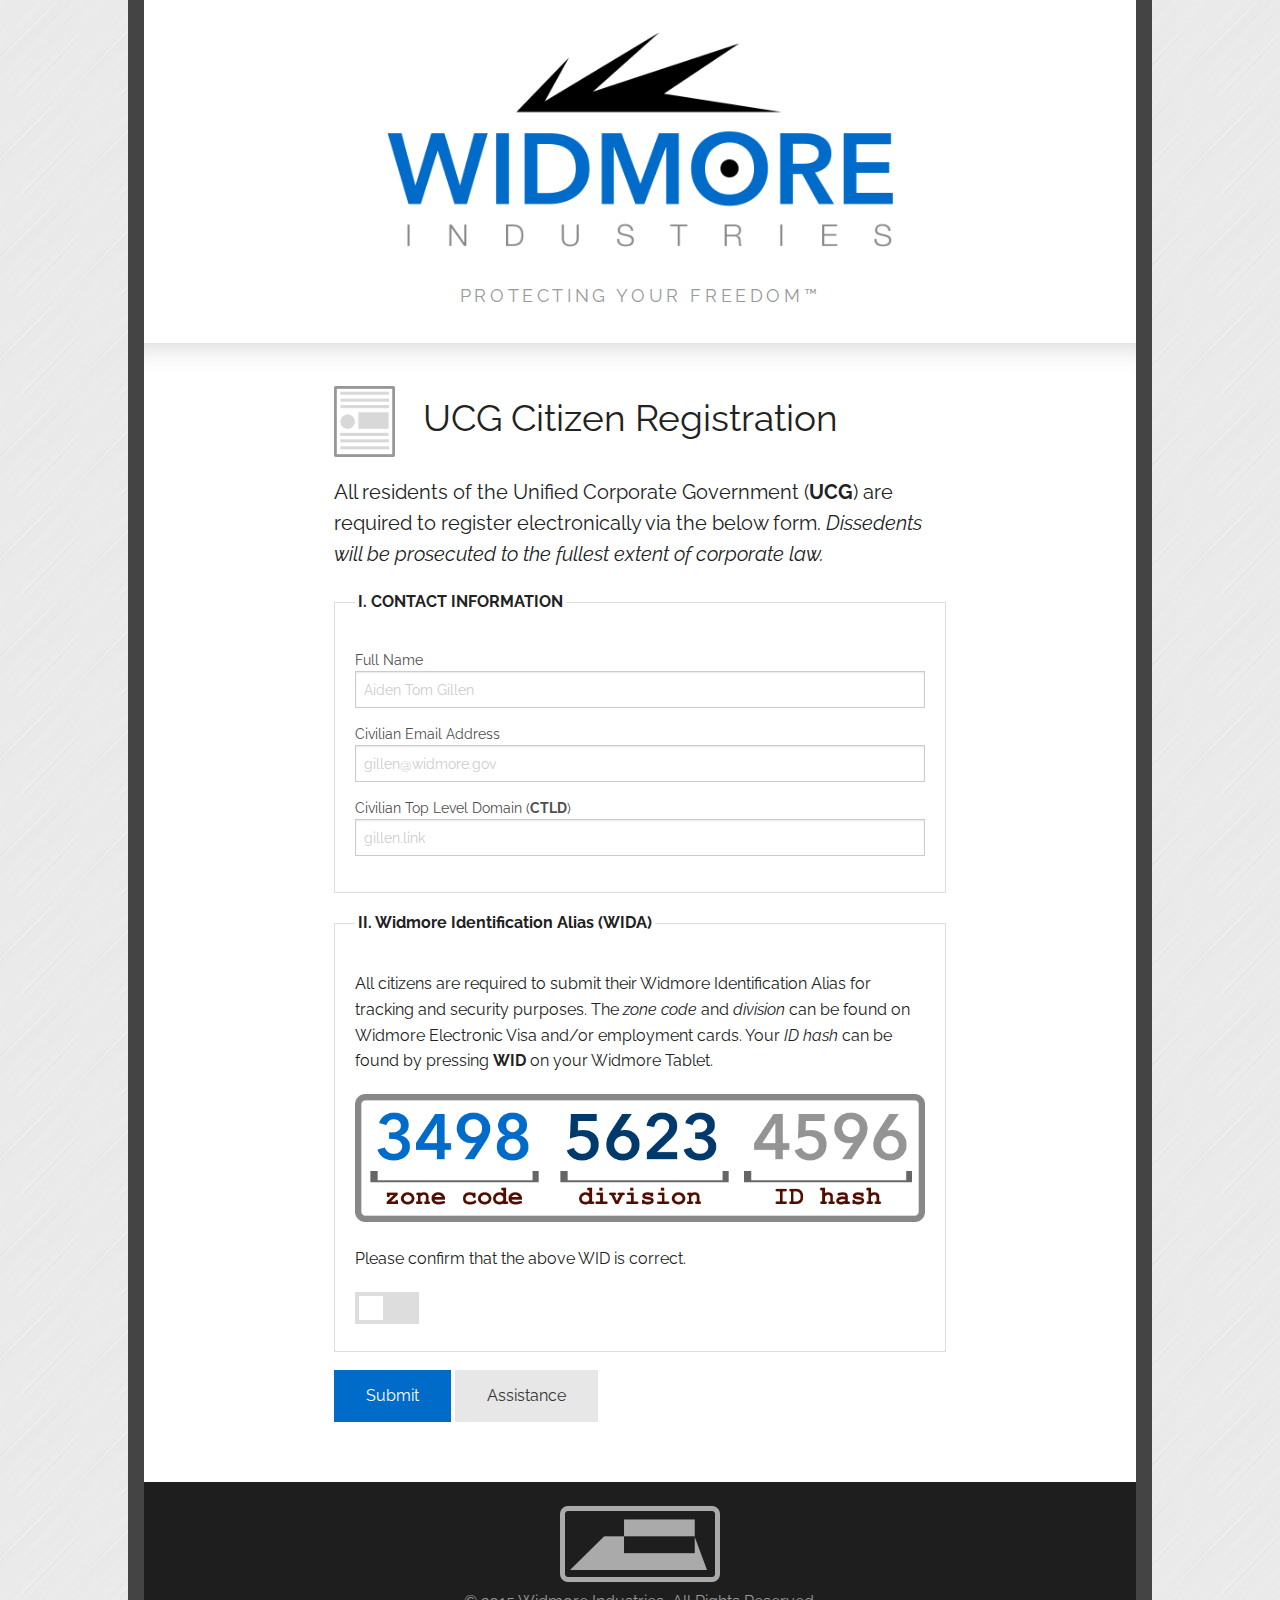
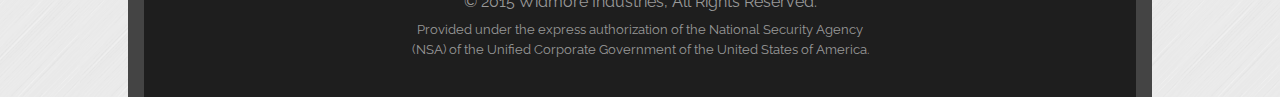
==== commit a69dd3a2: "parts 1 and 2" ====
--- a/index.html
+++ b/index.html
@@ -6,15 +6,108 @@
     <title>WI :: Citizen Registration</title>
     <link rel="stylesheet" href="stylesheets/index.css" />
     <script src="bower_components/modernizr/modernizr.js"></script>
+    <link rel="icon"
+      type="image/png"
+      href="images/wid_favicon.png">
   </head>
   <body>
 
-    <div class="row">
-      <div id="logo-container">
-        <img src="images/WID_LOGO.png" />
-        <hr/>
-        <h2>Citizen Registration</h2>
+    <div id="container">
+
+      <div class="row">
+        <div id="logo-container">
+          <img src="images/WID_LOGO.png" />
+          <h5>PROTECTING YOUR FREEDOM&trade;</h5>
+        </div>
       </div>
+
+      <div id="main-container">
+        <div id="main">
+          <div id="form-container">
+            <h2><img src="images/REPORT.png" id="report" /> UCG Citizen Registration</h2>
+
+            <p class="lead">
+              All residents of the Unified Corporate Government (<strong>UCG</strong>) are required
+              to register electronically via the below form.
+              <em>Dissedents will be prosecuted to the fullest extent of corporate law.</em>
+            </p>
+
+            <form data-abide>
+
+              <fieldset>
+
+                <legend>I. CONTACT INFORMATION </legend>
+
+                <label>
+                  Full Name
+                  <small class="error">Names are required.</small>
+                  <input type="text" required placeholder="Aiden Tom Gillen" />
+                </label>
+
+                <label>
+                  Civilian Email Address
+                  <small class="error">An email address is required.</small>
+                  <input type="email" required placeholder="gillen@widmore.gov">
+                </label>
+
+                <label>
+                  Civilian Top Level Domain (<strong>CTLD</strong>)
+                  <small class="error">A domain is required.</small>
+                  <input type="text" pattern="domain" required placeholder="gillen.link">
+                </label>
+
+              </fieldset>
+
+              <fieldset>
+
+                <legend>II. Widmore Identification Alias (<strong>WIDA</strong>)</legend>
+
+                <p>All citizens are required to submit their Widmore Identification Alias for tracking and security purposes.
+                  The <em>zone code</em> and <em>division</em> can be found on Widmore Electronic Visa and/or employment cards.
+                  Your <em>ID hash</em> can be found by pressing <strong>WID</strong> on your Widmore Tablet.
+                </p>
+
+                <img src="images/WID_ID.png" /><br/><br/>
+
+                <p>Please confirm that the above WID is correct.</p>
+
+                <strong id="confirmed">CONFIRMED</strong>
+                <div class="switch">
+                  <input id="exampleCheckboxSwitch" type="checkbox">
+                  <label for="exampleCheckboxSwitch" id="confirm"></label>
+                </div>
+
+              </fieldset>
+
+              <input type="submit" class="button" />
+
+              <a href="javascript:void(0)" data-reveal-id="helpModal" class="button secondary">Assistance</a>
+
+              <div id="helpModal" class="reveal-modal" data-reveal aria-labelledby="modalTitle" aria-hidden="true" role="dialog">
+                <h2><img src="images/WID_LOGO.png" width="200px"/> Widmore Assistance</h2><br/>
+                <p class="lead">Please contact Widmore Industries - Digital Communications Division (<strong>DCD</strong>):</p>
+                <p class="lead"><strong>1.999.WID.HELP</strong> :: <strong>dcd@widmore.gov</strong></p>
+                <a class="close-reveal-modal" aria-label="Close">&#215;</a>
+              </div>
+
+            </form>
+
+          </div>
+        </div>
+      </div>
+
+      <footer>
+        <div>
+          <img src="images/CONSOLE.png" width="160px" height="76px"/>
+
+          &copy; 2015 Widmore Industries, All Rights Reserved.
+          <p>
+            Provided under the express authorization of the National Security Agency (NSA) of the
+            Unified Corporate Government of the United States of America.
+          </p>
+        </div>
+      </footer>
+
     </div>
 
     <script src="bower_components/jquery/dist/jquery.min.js"></script>
--- a/stylesheets/index.css
+++ b/stylesheets/index.css
@@ -1,4 +1,4 @@
-@import url(http://fonts.googleapis.com/css?family=Raleway:500,600,700,400,300);
+@import url(https://fonts.googleapis.com/css?family=Raleway:500,600,700,400,300);
 /* line 364, ../bower_components/foundation/scss/foundation/components/_global.scss */
 meta.foundation-version {
   font-family: "/5.5.2/";
@@ -1740,8 +1740,8 @@
   padding: 0.875rem 1.5rem 0.875rem 0.875rem;
   position: relative;
   transition: opacity 300ms ease-out;
-  background-color: #008CBA;
-  border-color: #0078a0;
+  background-color: #006BC9;
+  border-color: #005cad;
   color: #FFFFFF;
 }
 /* line 115, ../bower_components/foundation/scss/foundation/components/_alert-boxes.scss */
@@ -2349,7 +2349,7 @@
 }
 /* line 122, ../bower_components/foundation/scss/foundation/components/_breadcrumbs.scss */
 .breadcrumbs > * {
-  color: #008CBA;
+  color: #006BC9;
   float: left;
   font-size: 0.6875rem;
   line-height: 0.6875rem;
@@ -2362,7 +2362,7 @@
 }
 /* line 70, ../bower_components/foundation/scss/foundation/components/_breadcrumbs.scss */
 .breadcrumbs > * a {
-  color: #008CBA;
+  color: #006BC9;
 }
 /* line 75, ../bower_components/foundation/scss/foundation/components/_breadcrumbs.scss */
 .breadcrumbs > *.current {
@@ -2431,14 +2431,14 @@
   display: inline-block;
   padding: 1rem 2rem 1.0625rem 2rem;
   font-size: 1rem;
-  background-color: #008CBA;
-  border-color: #007095;
+  background-color: #006BC9;
+  border-color: #0056a1;
   color: #FFFFFF;
   transition: background-color 300ms ease-out;
 }
 /* line 158, ../bower_components/foundation/scss/foundation/components/_buttons.scss */
 button:hover, button:focus, .button:hover, .button:focus {
-  background-color: #007095;
+  background-color: #0056a1;
 }
 /* line 164, ../bower_components/foundation/scss/foundation/components/_buttons.scss */
 button:hover, button:focus, .button:hover, .button:focus {
@@ -2555,8 +2555,8 @@
 }
 /* line 237, ../bower_components/foundation/scss/foundation/components/_buttons.scss */
 button.disabled, button[disabled], .button.disabled, .button[disabled] {
-  background-color: #008CBA;
-  border-color: #007095;
+  background-color: #006BC9;
+  border-color: #0056a1;
   color: #FFFFFF;
   box-shadow: none;
   cursor: default;
@@ -2564,7 +2564,7 @@
 }
 /* line 158, ../bower_components/foundation/scss/foundation/components/_buttons.scss */
 button.disabled:hover, button.disabled:focus, button[disabled]:hover, button[disabled]:focus, .button.disabled:hover, .button.disabled:focus, .button[disabled]:hover, .button[disabled]:focus {
-  background-color: #007095;
+  background-color: #0056a1;
 }
 /* line 164, ../bower_components/foundation/scss/foundation/components/_buttons.scss */
 button.disabled:hover, button.disabled:focus, button[disabled]:hover, button[disabled]:focus, .button.disabled:hover, .button.disabled:focus, .button[disabled]:hover, .button[disabled]:focus {
@@ -2572,7 +2572,7 @@
 }
 /* line 175, ../bower_components/foundation/scss/foundation/components/_buttons.scss */
 button.disabled:hover, button.disabled:focus, button[disabled]:hover, button[disabled]:focus, .button.disabled:hover, .button.disabled:focus, .button[disabled]:hover, .button[disabled]:focus {
-  background-color: #008CBA;
+  background-color: #006BC9;
 }
 /* line 238, ../bower_components/foundation/scss/foundation/components/_buttons.scss */
 button.disabled.secondary, button[disabled].secondary, .button.disabled.secondary, .button[disabled].secondary {
@@ -4590,7 +4590,7 @@
 }
 /* line 182, ../bower_components/foundation/scss/foundation/components/_icon-bar.scss */
 .icon-bar > a:hover {
-  background: #008CBA;
+  background: #006BC9;
 }
 /* line 186, ../bower_components/foundation/scss/foundation/components/_icon-bar.scss */
 .icon-bar > a:hover label {
@@ -4602,7 +4602,7 @@
 }
 /* line 191, ../bower_components/foundation/scss/foundation/components/_icon-bar.scss */
 .icon-bar > a.active {
-  background: #008CBA;
+  background: #006BC9;
 }
 /* line 195, ../bower_components/foundation/scss/foundation/components/_icon-bar.scss */
 .icon-bar > a.active label {
@@ -5156,7 +5156,7 @@
   white-space: nowrap;
   padding: 0.25rem 0.5rem 0.25rem;
   font-size: 0.6875rem;
-  background-color: #008CBA;
+  background-color: #006BC9;
   color: #FFFFFF;
 }
 /* line 96, ../bower_components/foundation/scss/foundation/components/_labels.scss */
@@ -5591,14 +5591,14 @@
 }
 /* line 68, ../bower_components/foundation/scss/foundation/components/_pagination.scss */
 ul.pagination li.current a, ul.pagination li.current button {
-  background: #008CBA;
+  background: #006BC9;
   color: #FFFFFF;
   cursor: default;
   font-weight: bold;
 }
 /* line 74, ../bower_components/foundation/scss/foundation/components/_pagination.scss */
 ul.pagination li.current a:hover, ul.pagination li.current a:focus, ul.pagination li.current button:hover, ul.pagination li.current button:focus {
-  background: #008CBA;
+  background: #006BC9;
 }
 /* line 136, ../bower_components/foundation/scss/foundation/components/_pagination.scss */
 ul.pagination li {
@@ -5656,7 +5656,7 @@
   border-color: #d8d8d8;
   margin-bottom: 1.25rem;
   padding: 1.25rem;
-  background: #ecfaff;
+  background: #ecf6ff;
   color: #333333;
 }
 /* line 61, ../bower_components/foundation/scss/foundation/components/_panels.scss */
@@ -5682,11 +5682,11 @@
 }
 /* line 90, ../bower_components/foundation/scss/foundation/components/_panels.scss */
 .panel.callout a:not(.button) {
-  color: #008CBA;
+  color: #006BC9;
 }
 /* line 93, ../bower_components/foundation/scss/foundation/components/_panels.scss */
 .panel.callout a:not(.button):hover, .panel.callout a:not(.button):focus {
-  color: #0078a0;
+  color: #005cad;
 }
 /* line 100, ../bower_components/foundation/scss/foundation/components/_panels.scss */
 .panel.radius {
@@ -5764,7 +5764,7 @@
 }
 /* line 61, ../bower_components/foundation/scss/foundation/components/_progress-bars.scss */
 .progress .meter {
-  background: #008CBA;
+  background: #006BC9;
   display: block;
   height: 100%;
 }
@@ -5849,12 +5849,12 @@
 }
 /* line 153, ../bower_components/foundation/scss/foundation/components/_range-slider.scss */
 .range-slider.radius .range-slider-handle {
-  background: #008CBA;
+  background: #006BC9;
   border-radius: 3px;
 }
 /* line 118, ../bower_components/foundation/scss/foundation/components/_range-slider.scss */
 .range-slider.radius .range-slider-handle:hover {
-  background: #007ba4;
+  background: #005eb1;
 }
 /* line 155, ../bower_components/foundation/scss/foundation/components/_range-slider.scss */
 .range-slider.round {
@@ -5863,12 +5863,12 @@
 }
 /* line 157, ../bower_components/foundation/scss/foundation/components/_range-slider.scss */
 .range-slider.round .range-slider-handle {
-  background: #008CBA;
+  background: #006BC9;
   border-radius: 1000px;
 }
 /* line 118, ../bower_components/foundation/scss/foundation/components/_range-slider.scss */
 .range-slider.round .range-slider-handle:hover {
-  background: #007ba4;
+  background: #005eb1;
 }
 /* line 159, ../bower_components/foundation/scss/foundation/components/_range-slider.scss */
 .range-slider.disabled, .range-slider[disabled] {
@@ -5878,13 +5878,13 @@
 }
 /* line 161, ../bower_components/foundation/scss/foundation/components/_range-slider.scss */
 .range-slider.disabled .range-slider-handle, .range-slider[disabled] .range-slider-handle {
-  background: #008CBA;
+  background: #006BC9;
   cursor: default;
   opacity: 0.7;
 }
 /* line 118, ../bower_components/foundation/scss/foundation/components/_range-slider.scss */
 .range-slider.disabled .range-slider-handle:hover, .range-slider[disabled] .range-slider-handle:hover {
-  background: #007ba4;
+  background: #005eb1;
 }
 
 /* line 164, ../bower_components/foundation/scss/foundation/components/_range-slider.scss */
@@ -5909,11 +5909,11 @@
   z-index: 1;
   -ms-touch-action: manipulation;
   touch-action: manipulation;
-  background: #008CBA;
+  background: #006BC9;
 }
 /* line 118, ../bower_components/foundation/scss/foundation/components/_range-slider.scss */
 .range-slider-handle:hover {
-  background: #007ba4;
+  background: #005eb1;
 }
 
 /* line 169, ../bower_components/foundation/scss/foundation/components/_reveal.scss */
@@ -6094,7 +6094,7 @@
 }
 /* line 76, ../bower_components/foundation/scss/foundation/components/_side-nav.scss */
 .side-nav li a:not(.button) {
-  color: #008CBA;
+  color: #006BC9;
   display: block;
   margin: 0;
   padding: 0.4375rem 0.875rem;
@@ -6102,15 +6102,15 @@
 /* line 81, ../bower_components/foundation/scss/foundation/components/_side-nav.scss */
 .side-nav li a:not(.button):hover, .side-nav li a:not(.button):focus {
   background: rgba(0, 0, 0, 0.025);
-  color: #1cc7ff;
+  color: #279aff;
 }
 /* line 86, ../bower_components/foundation/scss/foundation/components/_side-nav.scss */
 .side-nav li a:not(.button):active {
-  color: #1cc7ff;
+  color: #279aff;
 }
 /* line 91, ../bower_components/foundation/scss/foundation/components/_side-nav.scss */
 .side-nav li.active > a:first-child:not(.button) {
-  color: #1cc7ff;
+  color: #279aff;
   font-family: "Raleway", sans-serif;
   font-weight: normal;
 }
@@ -6124,7 +6124,7 @@
 }
 /* line 105, ../bower_components/foundation/scss/foundation/components/_side-nav.scss */
 .side-nav li.heading {
-  color: #008CBA;
+  color: #006BC9;
   font-size: 0.875rem;
   font-weight: bold;
   text-transform: uppercase;
@@ -6322,7 +6322,7 @@
 .sub-nav dd.active a,
 .sub-nav li.active a {
   border-radius: 3px;
-  background: #008CBA;
+  background: #006BC9;
   color: #FFFFFF;
   cursor: default;
   font-weight: normal;
@@ -6332,7 +6332,7 @@
 .sub-nav dt.active a:hover,
 .sub-nav dd.active a:hover,
 .sub-nav li.active a:hover {
-  background: #0078a0;
+  background: #005cad;
 }
 
 /* line 215, ../bower_components/foundation/scss/foundation/components/_switches.scss */
@@ -6395,7 +6395,7 @@
 }
 /* line 110, ../bower_components/foundation/scss/foundation/components/_switches.scss */
 .switch input:checked + label {
-  background: #008CBA;
+  background: #006BC9;
 }
 /* line 114, ../bower_components/foundation/scss/foundation/components/_switches.scss */
 .switch input:checked + label:after {
@@ -6426,7 +6426,7 @@
 }
 /* line 166, ../bower_components/foundation/scss/foundation/components/_switches.scss */
 .switch input:checked + label {
-  background: #008CBA;
+  background: #006BC9;
 }
 /* line 126, ../bower_components/foundation/scss/foundation/components/_switches.scss */
 .switch.large label {
@@ -6696,7 +6696,7 @@
 }
 /* line 48, ../bower_components/foundation/scss/foundation/components/_thumbs.scss */
 .th:hover, .th:focus {
-  box-shadow: 0 0 6px 1px rgba(0, 140, 186, 0.5);
+  box-shadow: 0 0 6px 1px rgba(0, 107, 201, 0.5);
 }
 /* line 63, ../bower_components/foundation/scss/foundation/components/_thumbs.scss */
 .th.radius {
@@ -6713,8 +6713,8 @@
 }
 /* line 44, ../bower_components/foundation/scss/foundation/components/_tooltips.scss */
 .has-tip:hover, .has-tip:focus {
-  border-bottom: dotted 1px #003f54;
-  color: #008CBA;
+  border-bottom: dotted 1px #00305a;
+  color: #006BC9;
 }
 /* line 50, ../bower_components/foundation/scss/foundation/components/_tooltips.scss */
 .has-tip.tip-left, .has-tip.tip-right {
@@ -6767,8 +6767,8 @@
 }
 /* line 95, ../bower_components/foundation/scss/foundation/components/_tooltips.scss */
 .tooltip.opened {
-  border-bottom: dotted 1px #003f54 !important;
-  color: #008CBA !important;
+  border-bottom: dotted 1px #00305a !important;
+  color: #006BC9 !important;
 }
 
 /* line 101, ../bower_components/foundation/scss/foundation/components/_tooltips.scss */
@@ -7048,13 +7048,13 @@
   font-size: 0.8125rem;
   padding-left: 0.9375rem;
   padding-right: 0.9375rem;
-  background-color: #008CBA;
-  border-color: #007095;
+  background-color: #006BC9;
+  border-color: #0056a1;
   color: #FFFFFF;
 }
 /* line 158, ../bower_components/foundation/scss/foundation/components/_buttons.scss */
 .top-bar-section ul li > a.button:hover, .top-bar-section ul li > a.button:focus {
-  background-color: #007095;
+  background-color: #0056a1;
 }
 /* line 164, ../bower_components/foundation/scss/foundation/components/_buttons.scss */
 .top-bar-section ul li > a.button:hover, .top-bar-section ul li > a.button:focus {
@@ -7135,13 +7135,13 @@
   font-size: 0.8125rem;
   padding-left: 0.9375rem;
   padding-right: 0.9375rem;
-  background-color: #008CBA;
-  border-color: #007095;
+  background-color: #006BC9;
+  border-color: #0056a1;
   color: #FFFFFF;
 }
 /* line 158, ../bower_components/foundation/scss/foundation/components/_buttons.scss */
 .top-bar-section ul li > button:hover, .top-bar-section ul li > button:focus {
-  background-color: #007095;
+  background-color: #0056a1;
 }
 /* line 164, ../bower_components/foundation/scss/foundation/components/_buttons.scss */
 .top-bar-section ul li > button:hover, .top-bar-section ul li > button:focus {
@@ -7225,12 +7225,12 @@
 }
 /* line 383, ../bower_components/foundation/scss/foundation/components/_top-bar.scss */
 .top-bar-section ul li.active > a {
-  background: #008CBA;
+  background: #006BC9;
   color: #FFFFFF;
 }
 /* line 387, ../bower_components/foundation/scss/foundation/components/_top-bar.scss */
 .top-bar-section ul li.active > a:hover {
-  background: #0078a0;
+  background: #005cad;
   color: #FFFFFF;
 }
 /* line 395, ../bower_components/foundation/scss/foundation/components/_top-bar.scss */
@@ -7434,14 +7434,14 @@
   }
   /* line 569, ../bower_components/foundation/scss/foundation/components/_top-bar.scss */
   .top-bar-section li.active:not(.has-form) a:not(.button) {
-    background: #008CBA;
+    background: #006BC9;
     color: #FFFFFF;
     line-height: 2.8125rem;
     padding: 0 0.9375rem;
   }
   /* line 574, ../bower_components/foundation/scss/foundation/components/_top-bar.scss */
   .top-bar-section li.active:not(.has-form) a:not(.button):hover {
-    background: #0078a0;
+    background: #005cad;
     color: #FFFFFF;
   }
   /* line 584, ../bower_components/foundation/scss/foundation/components/_top-bar.scss */
@@ -7579,7 +7579,7 @@
   }
   /* line 717, ../bower_components/foundation/scss/foundation/components/_top-bar.scss */
   .no-js .top-bar-section ul li:active > a {
-    background: #008CBA;
+    background: #006BC9;
     color: #FFFFFF;
   }
   /* line 725, ../bower_components/foundation/scss/foundation/components/_top-bar.scss */
@@ -7861,13 +7861,13 @@
 /* Default Link Styles */
 /* line 217, ../bower_components/foundation/scss/foundation/components/_type.scss */
 a {
-  color: #008CBA;
+  color: #006BC9;
   line-height: inherit;
   text-decoration: none;
 }
 /* line 222, ../bower_components/foundation/scss/foundation/components/_type.scss */
 a:hover, a:focus {
-  color: #0078a0;
+  color: #005cad;
 }
 /* line 230, ../bower_components/foundation/scss/foundation/components/_type.scss */
 a img {
@@ -9441,19 +9441,152 @@
   }
 }
 /* line 3, ../scss/index.scss */
-#logo-container {
+body {
+  background: #1e1e1e url("../images/pattern.png") repeat top right;
+  background-size: 400px 400px;
+}
+
+/* line 8, ../scss/index.scss */
+#container {
+  width: 80%;
+  margin-left: 10%;
+  box-sizing: border-box;
+  border-left: 1em solid #444;
+  border-right: 1em solid #444;
+  background-color: #fff;
+  overflow: auto;
+}
+/* line 17, ../scss/index.scss */
+#container #logo-container {
+  padding-left: 0.9375rem;
+  padding-right: 0.9375rem;
+  width: 66.66667%;
+  float: left;
+  margin-left: 16.66667% !important;
+  text-align: center;
+}
+/* line 20, ../scss/index.scss */
+#container #logo-container img {
+  margin-top: 5%;
+  width: 80%;
+}
+/* line 24, ../scss/index.scss */
+#container #logo-container h5 {
+  letter-spacing: .2em;
+  margin-top: 2em;
+  margin-bottom: 1em;
+  color: #999999;
+}
+/* line 32, ../scss/index.scss */
+#container #main-container {
+  margin: 0 auto;
+  max-width: 62.5rem;
+  width: 100%;
+  margin: 0;
+  width: 100%;
+  max-width: 100%;
+}
+/* line 172, ../bower_components/foundation/scss/foundation/components/_global.scss */
+#container #main-container:before, #container #main-container:after {
+  content: " ";
+  display: table;
+}
+/* line 173, ../bower_components/foundation/scss/foundation/components/_global.scss */
+#container #main-container:after {
+  clear: both;
+}
+/* line 37, ../scss/index.scss */
+#container #main-container #main {
+  padding-left: 0.9375rem;
+  padding-right: 0.9375rem;
+  width: 100%;
+  float: left;
+  padding-bottom: 1.5em;
+  box-shadow: inset 0 30px 30px -30px #ccc;
+  margin-top: 1em;
+  margin-bottom: 1em;
+}
+/* line 43, ../scss/index.scss */
+#container #main-container #main #form-container {
+  margin-top: 2.5em;
+  padding-left: 0.9375rem;
+  padding-right: 0.9375rem;
+  width: 66.66667%;
+  float: left;
+  margin-left: 16.66667% !important;
+}
+/* line 46, ../scss/index.scss */
+#container #main-container #main #form-container img#report {
+  width: 10%;
+  margin-right: .5em;
+}
+/* line 50, ../scss/index.scss */
+#container #main-container #main #form-container p.lead {
+  margin-top: 1em;
+}
+/* line 54, ../scss/index.scss */
+#container #main-container #main #form-container form label {
+  margin-bottom: 1em;
+}
+/* line 57, ../scss/index.scss */
+#container #main-container #main #form-container form legend {
+  margin-bottom: 1em;
+}
+/* line 60, ../scss/index.scss */
+#container #main-container #main #form-container form input[type=submit] {
+  margin-bottom: 0em;
+}
+/* line 63, ../scss/index.scss */
+#container #main-container #main #form-container form div.switch {
+  margin-bottom: 0em;
+}
+/* line 66, ../scss/index.scss */
+#container #main-container #main #form-container form #confirmed {
+  display: none;
+}
+/* line 69, ../scss/index.scss */
+#container #main-container #main #form-container form #confirm {
+  margin-bottom: 0;
+}
+/* line 77, ../scss/index.scss */
+#container footer {
+  background-color: #1e1e1e;
+  color: #fff;
+  padding-top: 1.5em;
+  padding-bottom: 1em;
+  margin: 0 auto;
+  max-width: 62.5rem;
+  width: 100%;
+  margin: 0;
+  width: 100%;
+  max-width: 100%;
+}
+/* line 172, ../bower_components/foundation/scss/foundation/components/_global.scss */
+#container footer:before, #container footer:after {
+  content: " ";
+  display: table;
+}
+/* line 173, ../bower_components/foundation/scss/foundation/components/_global.scss */
+#container footer:after {
+  clear: both;
+}
+/* line 86, ../scss/index.scss */
+#container footer div {
   padding-left: 0.9375rem;
   padding-right: 0.9375rem;
   width: 50%;
   float: left;
   margin-left: 25% !important;
+  color: #999999;
   text-align: center;
 }
-/* line 6, ../scss/index.scss */
-#logo-container img {
-  margin-top: 10%;
-}
-/* line 9, ../scss/index.scss */
-#logo-container h2 {
+/* line 90, ../scss/index.scss */
+#container footer div img {
+  display: block;
+  margin: 0em auto .5em auto;
+}
+/* line 94, ../scss/index.scss */
+#container footer div p {
   margin-top: .5em;
-}
+  font-size: .8em;
+}
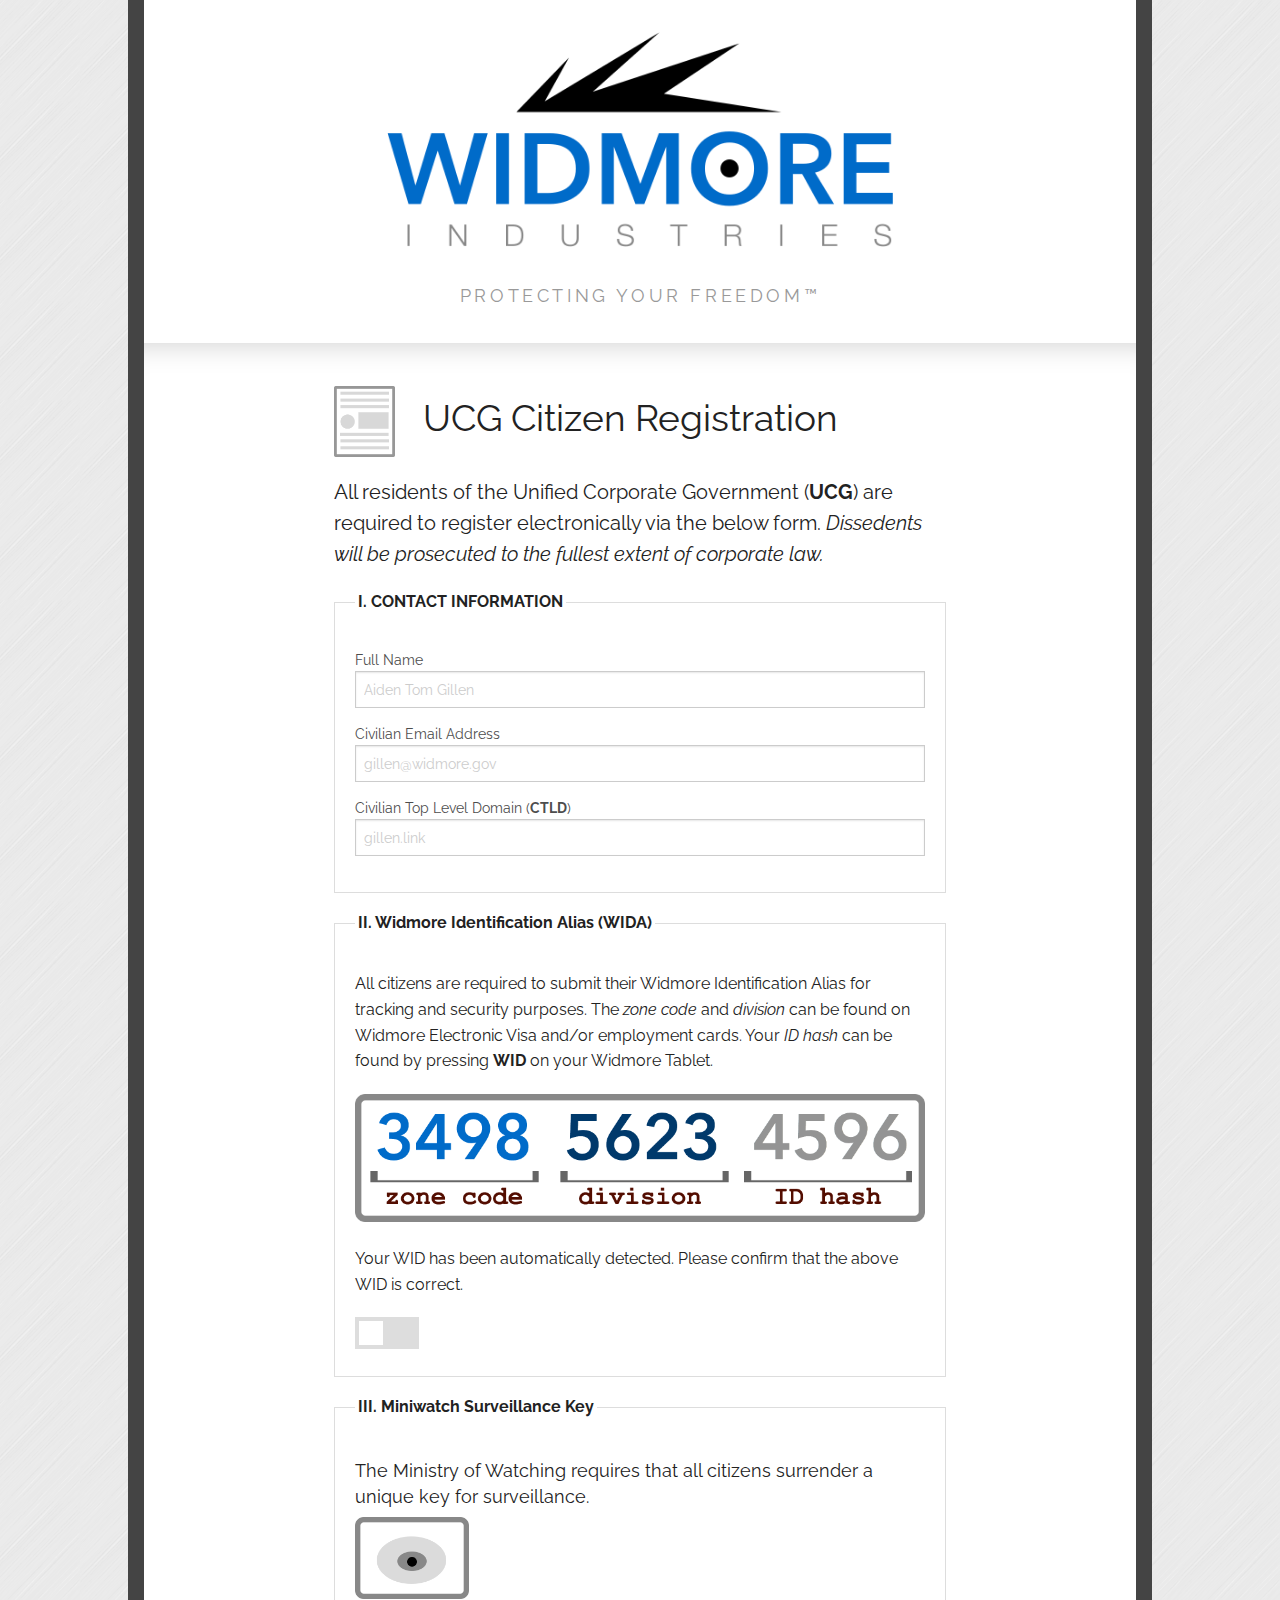
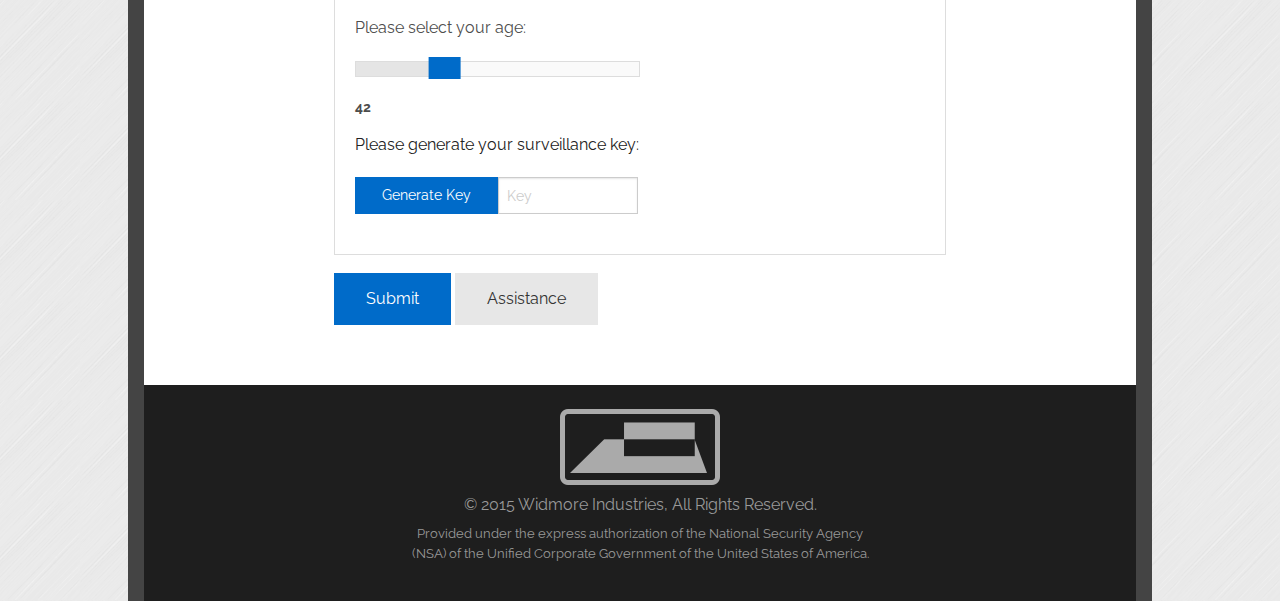
==== commit e01b5771: "third section" ====
--- a/index.html
+++ b/index.html
@@ -69,12 +69,45 @@
 
                 <img src="images/WID_ID.png" /><br/><br/>
 
-                <p>Please confirm that the above WID is correct.</p>
+                <p>Your WID has been automatically detected. Please confirm that the above WID is correct.</p>
 
-                <strong id="confirmed">CONFIRMED</strong>
+                <strong id="confirmed"></strong>
                 <div class="switch">
                   <input id="exampleCheckboxSwitch" type="checkbox">
                   <label for="exampleCheckboxSwitch" id="confirm"></label>
+                </div>
+
+              </fieldset>
+
+              <fieldset>
+
+                <legend>III. Miniwatch Surveillance Key</legend>
+
+                <h5>The Ministry of Watching requires that all
+                  citizens surrender a unique key for surveillance.
+                </h5>
+
+                <img src="images/miniwatch.png" style="width: 20%;margin-bottom: 1em;" />
+
+                <div style="width: 50%">
+                  <label><p>Please select your age:</p>
+                    <div class="range-slider" data-slider data-options="display_selector: #sliderOutput3;start: 10; end: 120;initial:42;">
+                      <span class="range-slider-handle" role="slider" tabindex="0"></span>
+                      <span class="range-slider-active-segment"></span>
+                    </div>
+                    <strong><span id="sliderOutput3"></span></strong>
+                  </label>
+                </div>
+
+                <p>Please generate your surveillance key:</p>
+
+                <div class="row collapse prefix-round">
+                  <div class="small-3 columns">
+                    <a href="javascript:void(0)" class="button prefix" id="generateKey">Generate Key</a>
+                  </div>
+                  <div class="small-9 columns">
+                    <input type="text" placeholder="Key" id="key" style="width: 10em;">
+                  </div>
                 </div>
 
               </fieldset>
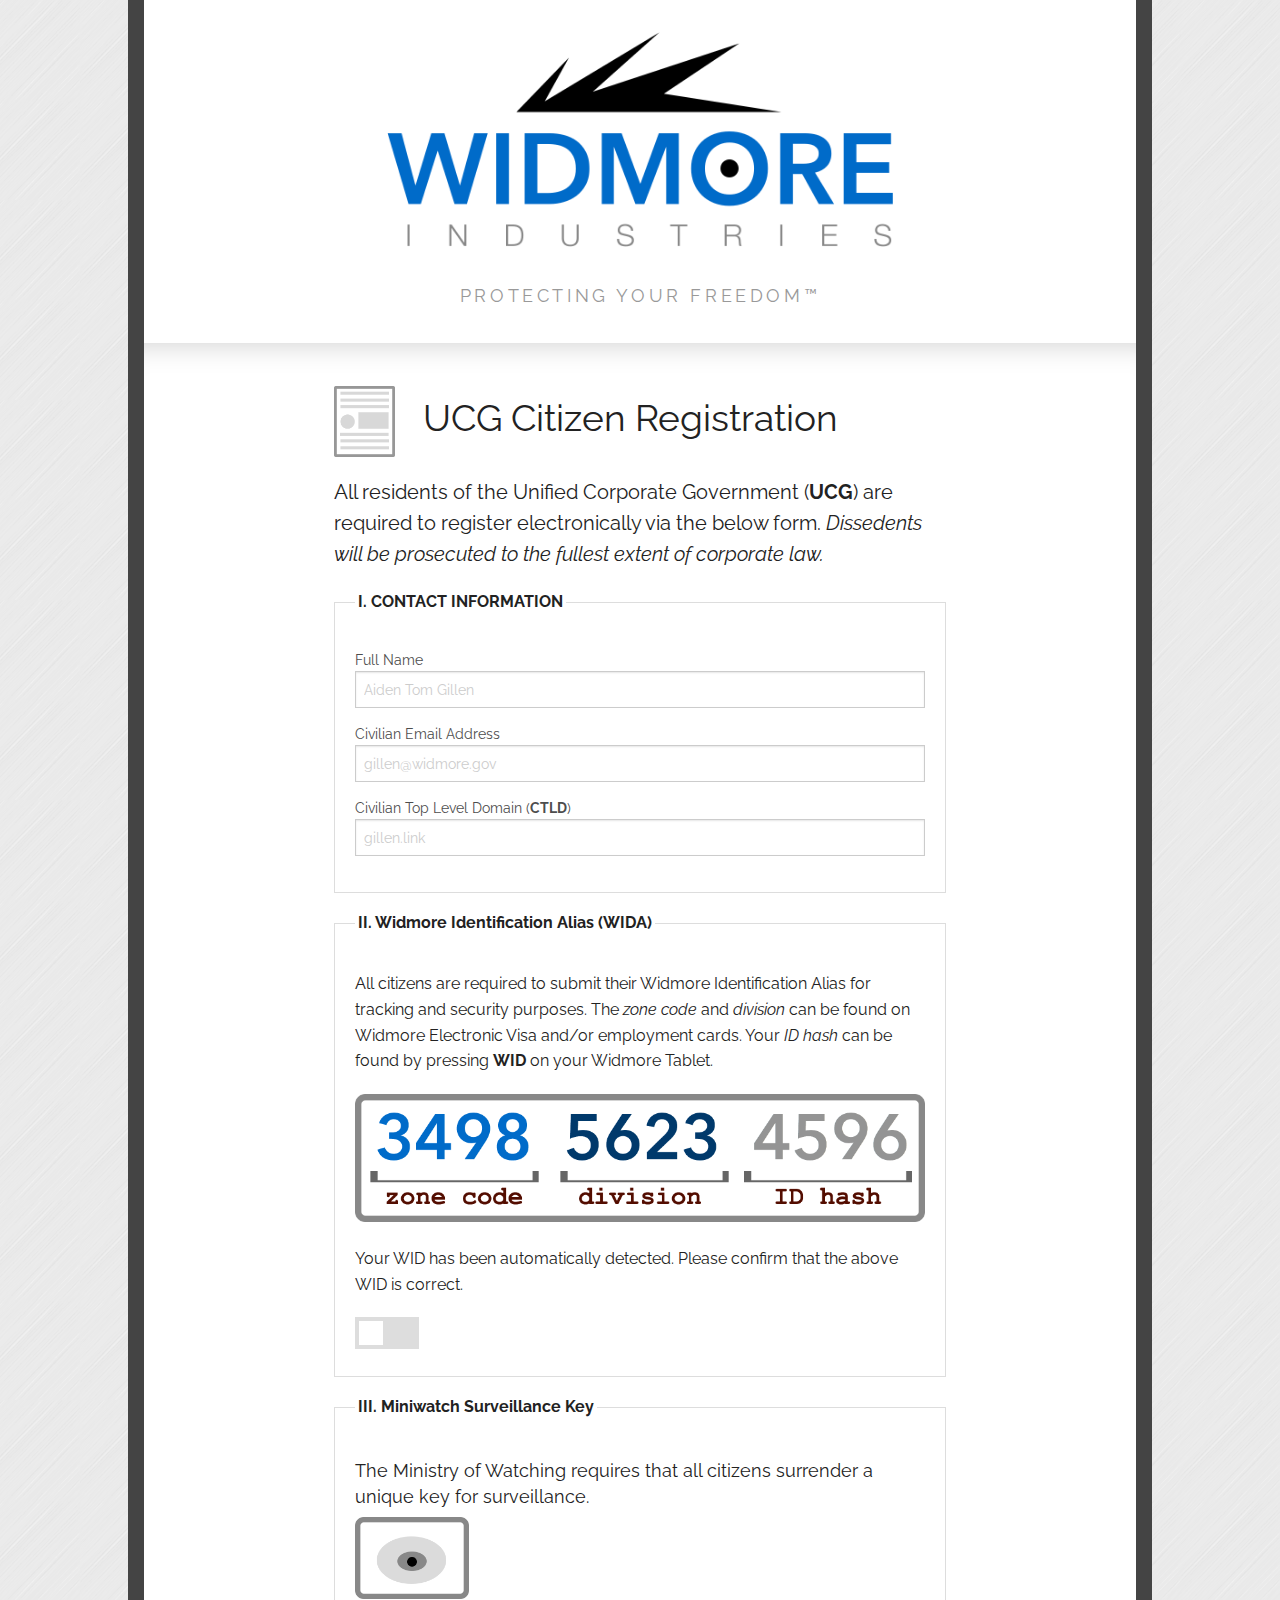
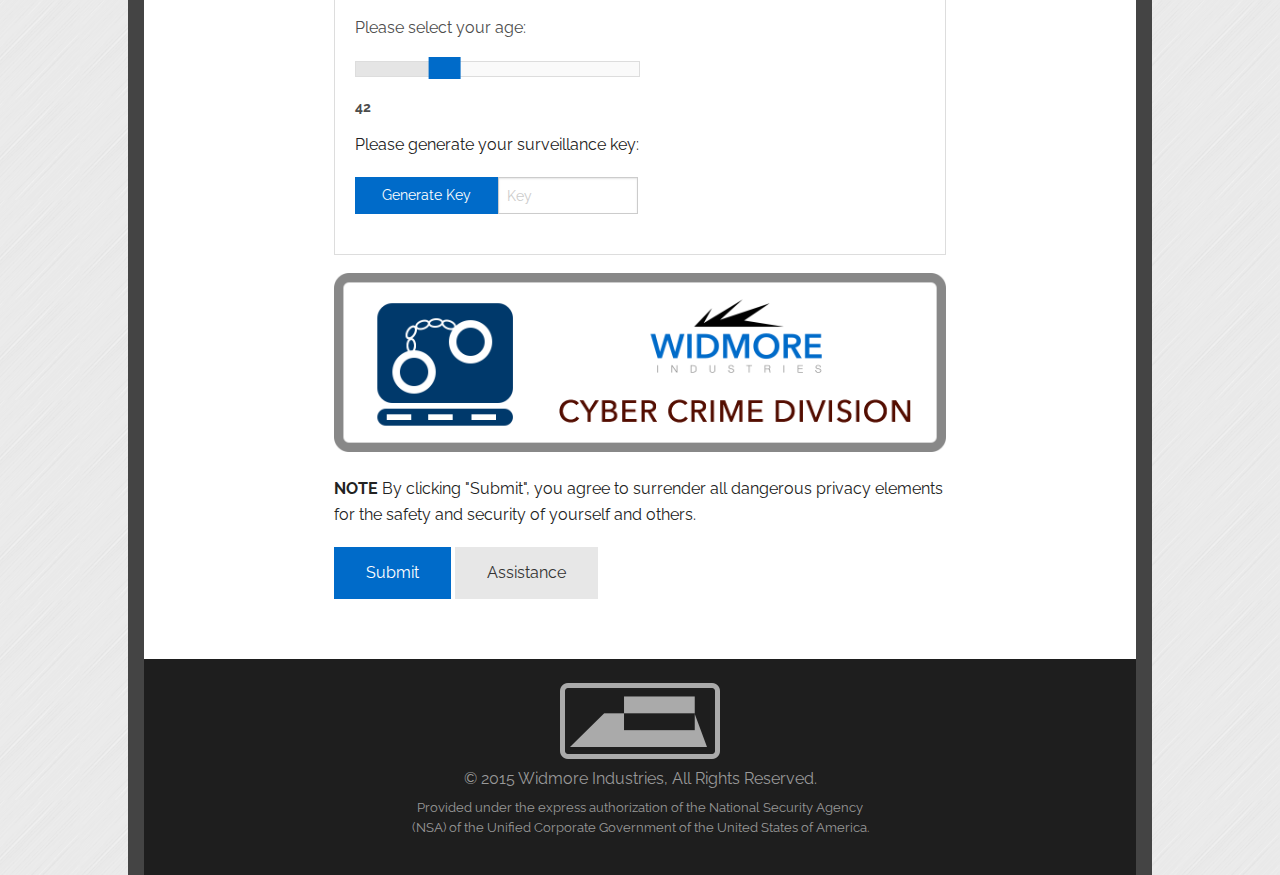
==== commit 97f1f8af: "ccd" ====
--- a/index.html
+++ b/index.html
@@ -32,7 +32,7 @@
               <em>Dissedents will be prosecuted to the fullest extent of corporate law.</em>
             </p>
 
-            <form data-abide>
+            <form data-abide method="GET" action="registered.html">
 
               <fieldset>
 
@@ -112,6 +112,13 @@
 
               </fieldset>
 
+              <img src="images/ccd.png" /><br/>
+              <br/>
+              <p>
+                <strong>NOTE</strong> By clicking "Submit", you agree to surrender all dangerous privacy elements
+                for the safety and security of yourself and others.
+              </p>
+
               <input type="submit" class="button" />
 
               <a href="javascript:void(0)" data-reveal-id="helpModal" class="button secondary">Assistance</a>
--- a/stylesheets/index.css
+++ b/stylesheets/index.css
@@ -9516,39 +9516,43 @@
   margin-left: 16.66667% !important;
 }
 /* line 46, ../scss/index.scss */
+#container #main-container #main #form-container h2.red {
+  color: green;
+}
+/* line 49, ../scss/index.scss */
 #container #main-container #main #form-container img#report {
   width: 10%;
   margin-right: .5em;
 }
-/* line 50, ../scss/index.scss */
+/* line 53, ../scss/index.scss */
 #container #main-container #main #form-container p.lead {
   margin-top: 1em;
 }
-/* line 54, ../scss/index.scss */
+/* line 57, ../scss/index.scss */
 #container #main-container #main #form-container form label {
   margin-bottom: 1em;
 }
-/* line 57, ../scss/index.scss */
+/* line 60, ../scss/index.scss */
 #container #main-container #main #form-container form legend {
   margin-bottom: 1em;
 }
-/* line 60, ../scss/index.scss */
+/* line 63, ../scss/index.scss */
 #container #main-container #main #form-container form input[type=submit] {
   margin-bottom: 0em;
 }
-/* line 63, ../scss/index.scss */
+/* line 66, ../scss/index.scss */
 #container #main-container #main #form-container form div.switch {
   margin-bottom: 0em;
 }
-/* line 66, ../scss/index.scss */
+/* line 69, ../scss/index.scss */
 #container #main-container #main #form-container form #confirmed {
   display: none;
 }
-/* line 69, ../scss/index.scss */
+/* line 72, ../scss/index.scss */
 #container #main-container #main #form-container form #confirm {
   margin-bottom: 0;
 }
-/* line 77, ../scss/index.scss */
+/* line 80, ../scss/index.scss */
 #container footer {
   background-color: #1e1e1e;
   color: #fff;
@@ -9570,7 +9574,7 @@
 #container footer:after {
   clear: both;
 }
-/* line 86, ../scss/index.scss */
+/* line 89, ../scss/index.scss */
 #container footer div {
   padding-left: 0.9375rem;
   padding-right: 0.9375rem;
@@ -9580,12 +9584,12 @@
   color: #999999;
   text-align: center;
 }
-/* line 90, ../scss/index.scss */
+/* line 93, ../scss/index.scss */
 #container footer div img {
   display: block;
   margin: 0em auto .5em auto;
 }
-/* line 94, ../scss/index.scss */
+/* line 97, ../scss/index.scss */
 #container footer div p {
   margin-top: .5em;
   font-size: .8em;
